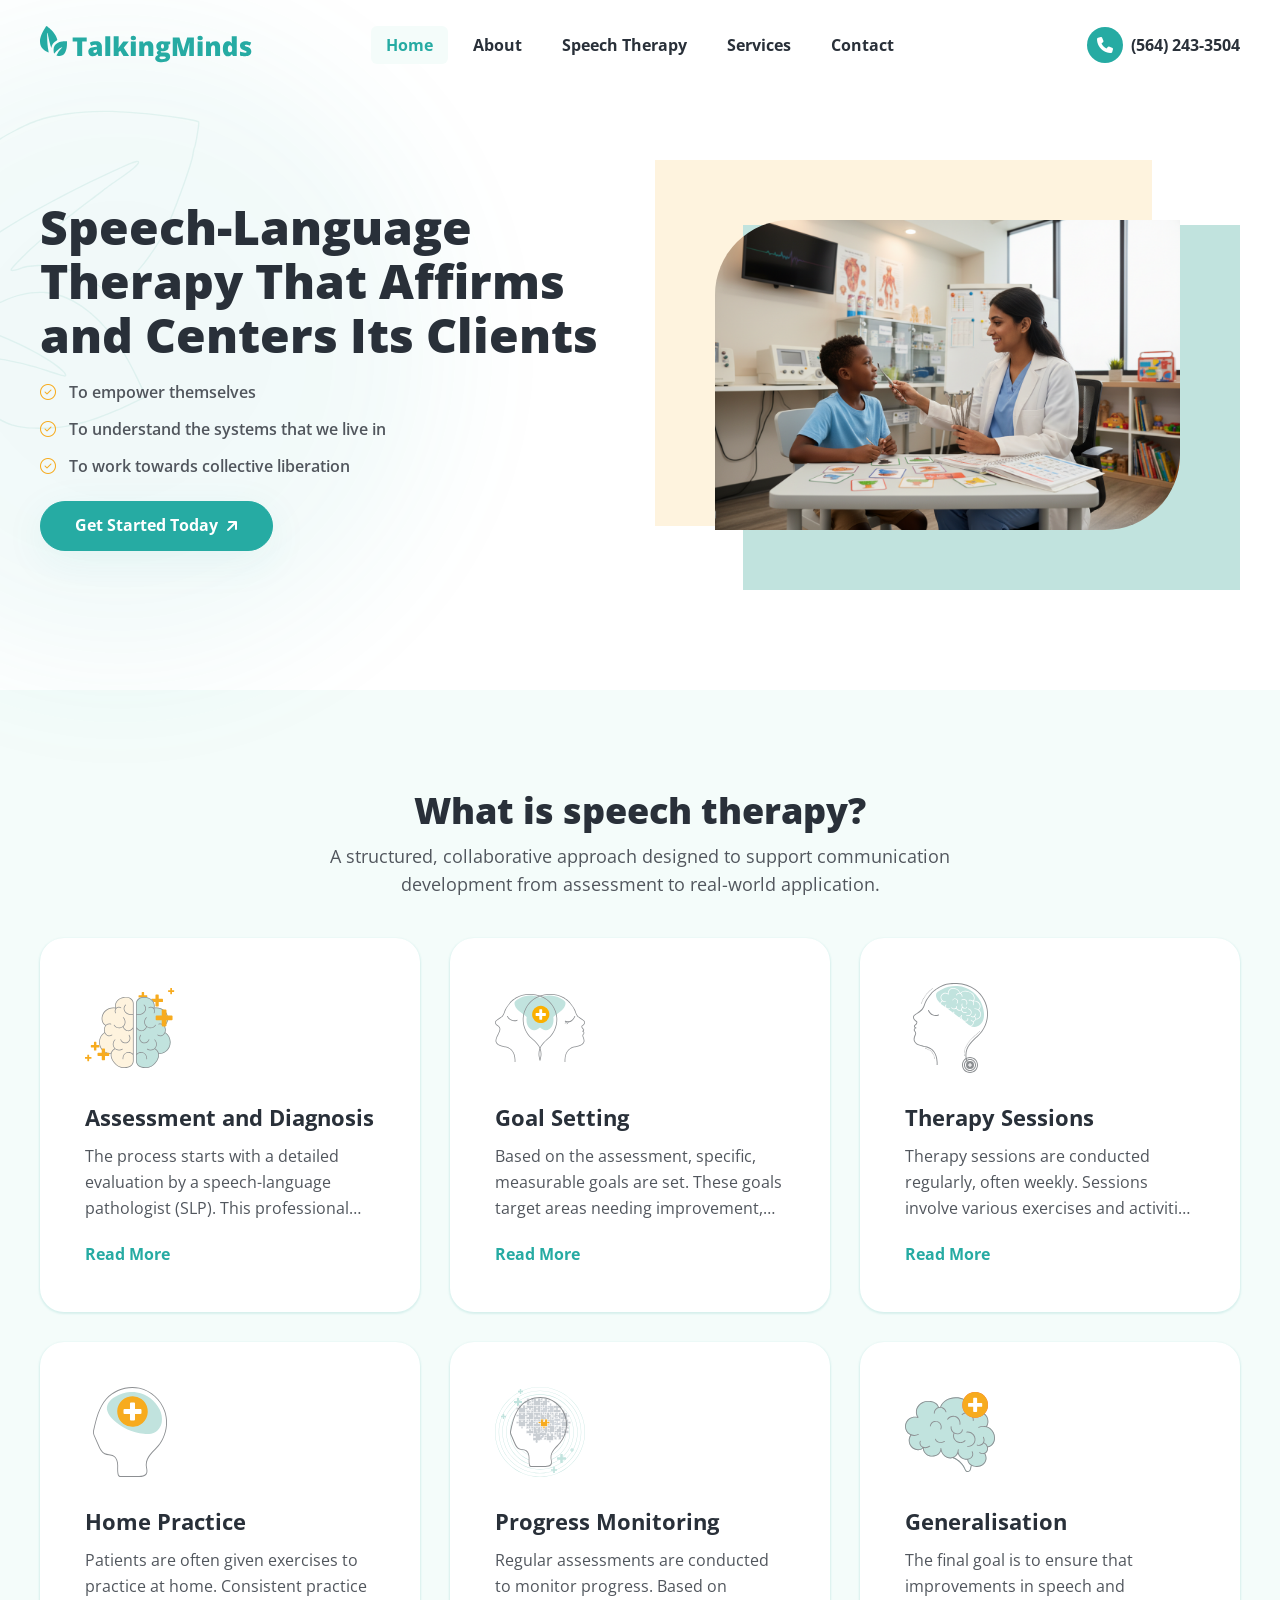
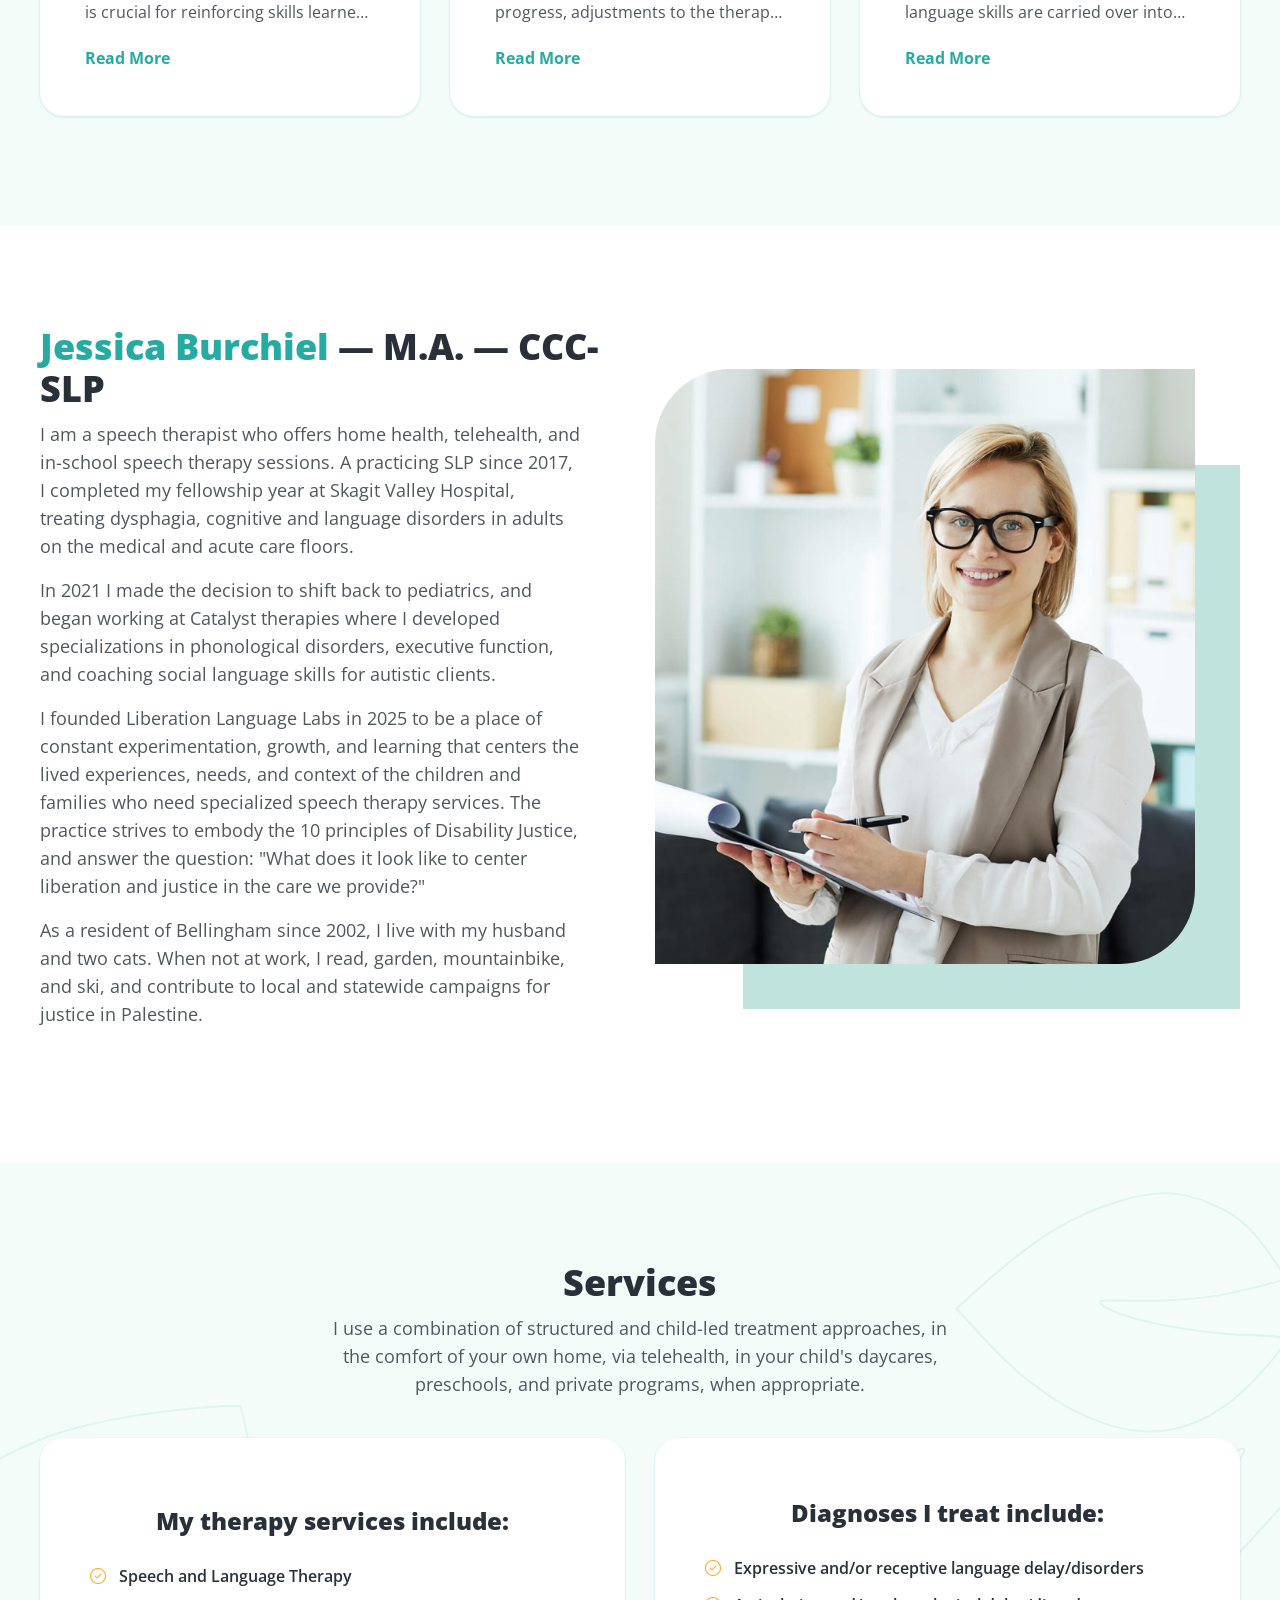
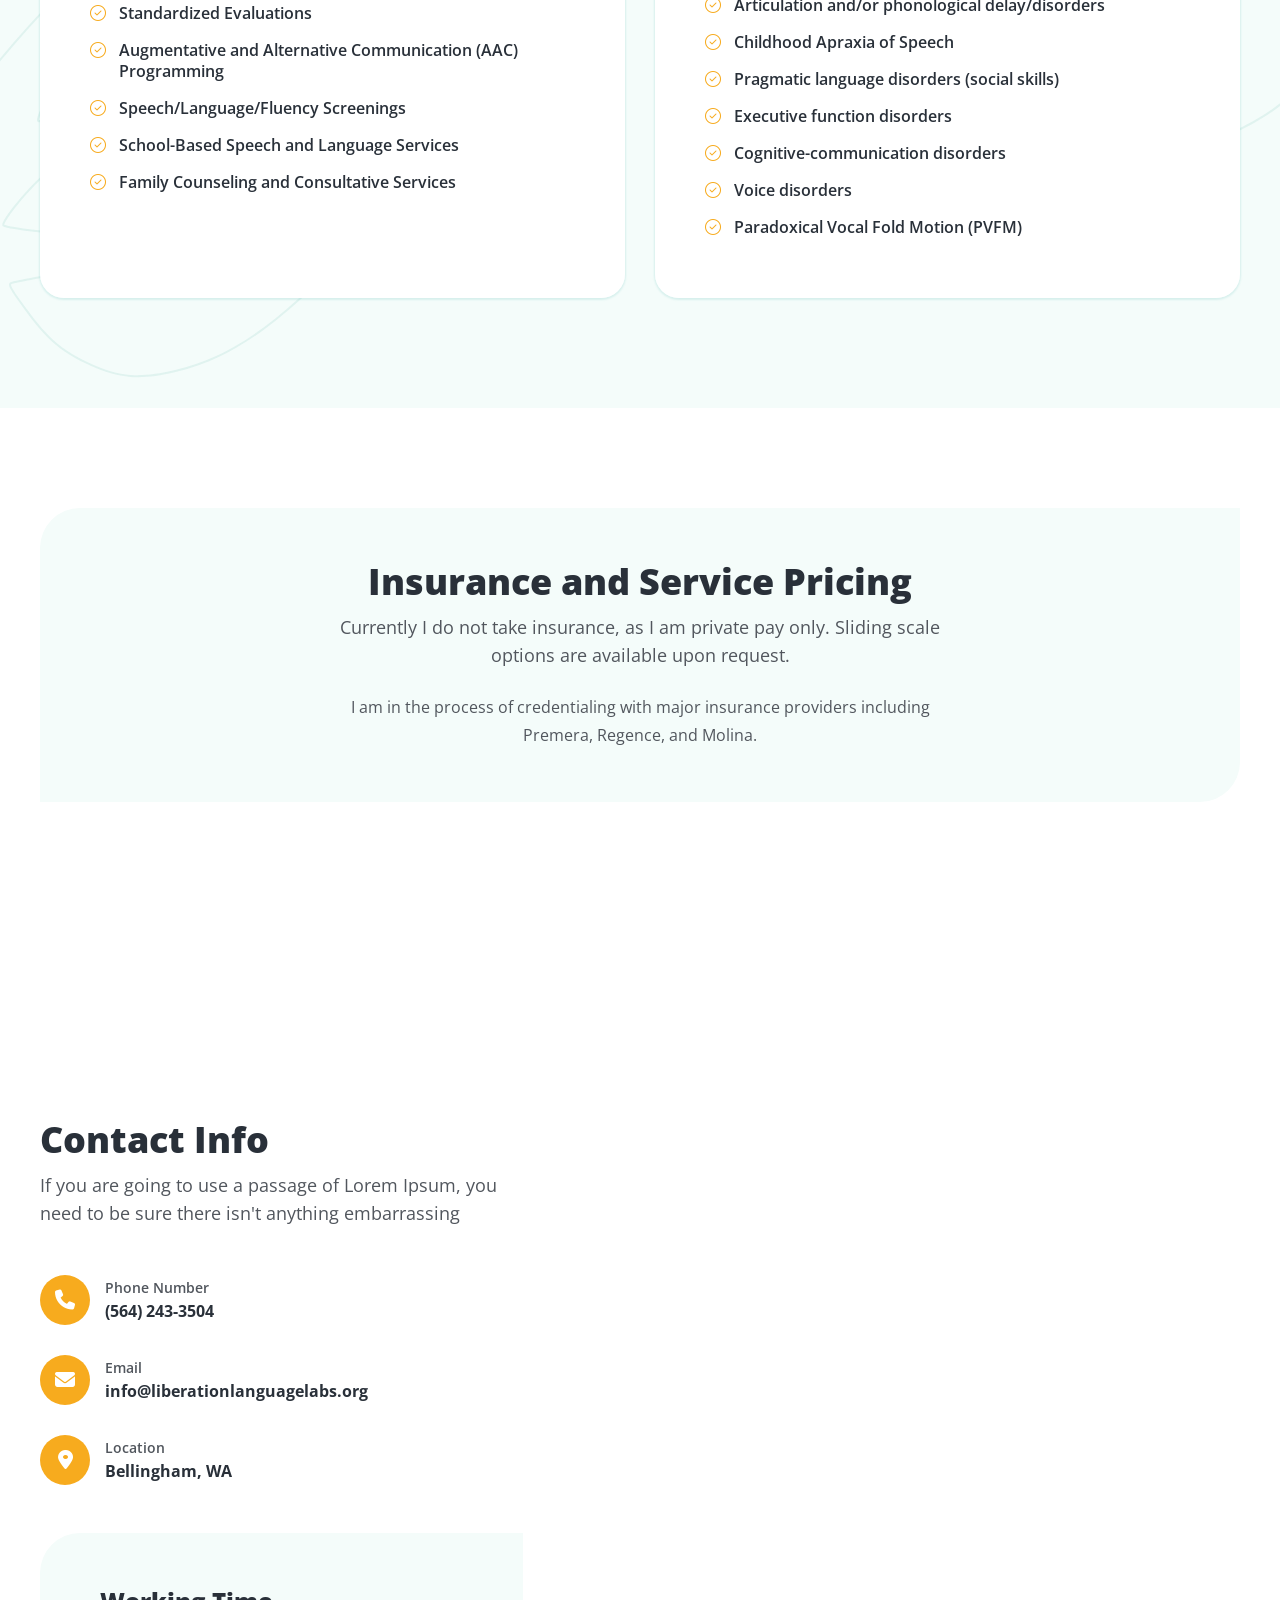
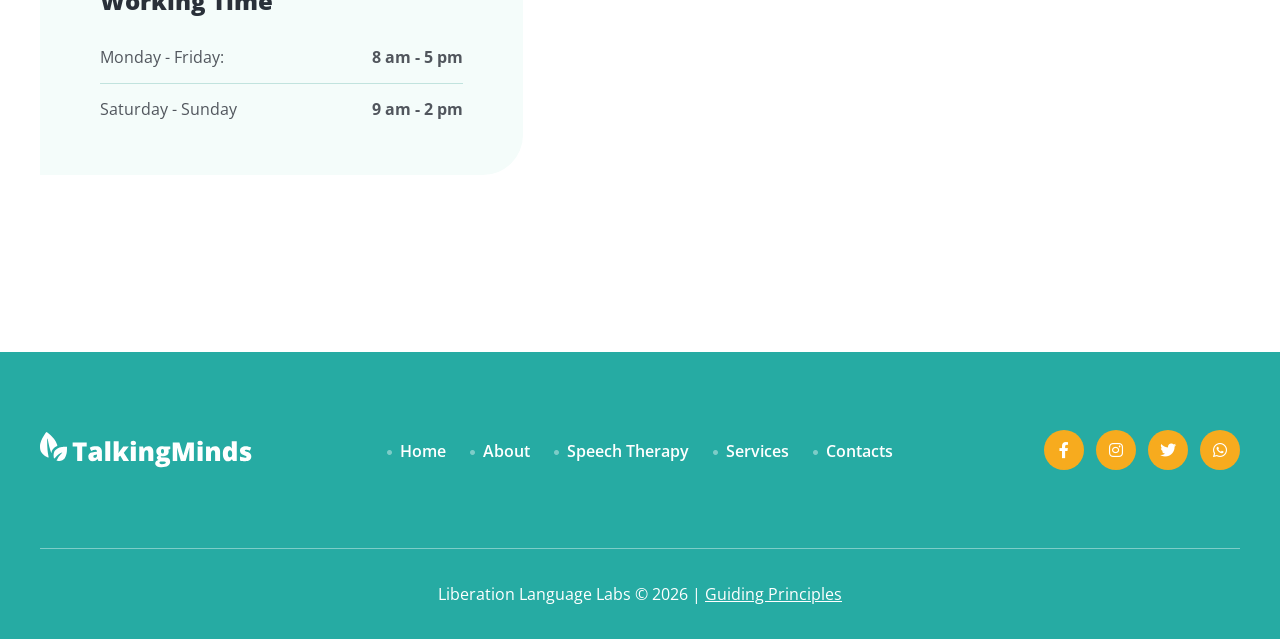
==== index.html @ 77de0141 "add principles page to the project" ====
<!doctype html>
<html lang="en">

<head>
  <meta charset="utf-8">
  <meta name="viewport" content="width=device-width,initial-scale=1,shrink-to-fit=no">
  <meta http-equiv="x-ua-compatible" content="ie=edge">
  <title>Liberation Language Labs</title>
  <link rel="shortcut icon" href="assets/images/site_logo/favourite_icon.svg">
  <link rel="stylesheet" type="text/css" href="assets/css/bootstrap.min.css">
  <link rel="stylesheet" type="text/css" href="assets/css/fontawesome.min.css">
  <link rel="stylesheet" type="text/css" href="assets/css/style.min.css">
</head>

<body>
  <div class="page_wrapper">
    <div class="backtotop">
      <a href="#!" class="scroll">
        <i class="fa-solid fa-arrow-up"></i>
      </a>
    </div>
    <header class="site_header">
      <div class="container">
        <div class="row align-items-center">
          <div class="col-lg-3 col-5">
            <div class="site_logo">
              <a class="site_link" href="#home">
                <img src="assets/images/site_logo/site_logo_primary.svg"
                  alt="Site Logo – Talking Minds – Psychotherapist Site Template">
              </a>
            </div>
          </div>
          <div class="col-lg-6 col-2">
            <nav class="main_menu navbar navbar-expand-lg">
              <div class="main_menu_inner collapse navbar-collapse justify-content-center" id="main_menu_dropdown">
                <ul class="main_menu_list unordered_list">
                  <li class="active">
                    <a class="nav-link" href="#home">Home</a>
                  </li>
                  <li>
                    <a class="nav-link" href="#about">About</a>
                  </li>
                  <li>
                    <a class="nav-link" href="#speech_therapy">Speech Therapy</a>
                  </li>
                  <li>
                    <a class="nav-link" href="#services">Services</a>
                  </li>
                  <li>
                    <a class="nav-link" href="#contact">Contact</a>
                  </li>
                </ul>
              </div>
            </nav>
          </div>
          <div class="col-lg-3 col-5">
            <ul class="header_btns_group unordered_list justify-content-end">
              <li>
                <button class="mobile_menu_btn" type="button" data-bs-toggle="collapse"
                  data-bs-target="#main_menu_dropdown" aria-expanded="false" aria-label="Toggle navigation">
                  <i class="far fa-bars"></i>
                </button>
              </li>
              <li>
                <a class="btn_hotline" href="tel:+5642433504">
                  <span class="btn_icon">
                    <i class="fa-solid fa-phone"></i>
                  </span>
                  <span class="btn_text">(564) 243-3504</span>
                </a>
              </li>
            </ul>
          </div>
        </div>
      </div>
    </header>
    <main class="page_content">
      <!-- Home Section -->
      <section class="hero_section decoration_wrapper" id="home">
        <div class="container">
          <div class="row align-items-center">
            <div class="col-lg-6">
              <div class="hero_content_wrap">
                <h1 class="heading_text">Speech-Language Therapy That Affirms and Centers Its Clients</h1>
                <ul class="info_list unordered_list_block mb-4">
                  <li>
                    <span class="info_icon">
                      <i class="fa-light fa-circle-check"></i>
                    </span>
                    <span class="info_text">To empower themselves</span>
                  </li>
                  <li>
                    <span class="info_icon">
                      <i class="fa-light fa-circle-check"></i>
                    </span>
                    <span class="info_text">To understand the systems that we live in</span>
                  </li>
                  <li>
                    <span class="info_icon">
                      <i class="fa-light fa-circle-check"></i>
                    </span>
                    <span class="info_text">To work towards collective liberation</span>
                  </li>
                </ul>
                <ul class="btns_group unordered_list">
                  <li>
                    <a class="btn btn-primary" href="#contact">
                      <span class="btn_text" data-text="Get Started Today">Get Started Today</span>
                      <span class="btn_icon">
                        <i class="fa-solid fa-arrow-up-right"></i>
                      </span>
                    </a>
                  </li>
                </ul>
              </div>
            </div>
            <div class="col-lg-6">
              <div class="hero_image_wrap">
                <img src="assets/images/hero/hero_image_1-min.png" alt="Talking Minds – Psychotherapist Site Template">
              </div>
            </div>
          </div>
        </div>
        <div class="decoration_item shape_blur_shadow"></div>
        <div class="decoration_item shape_leaf">
          <img src="assets/images/shapes/shape_leaf_left_top.svg"
            alt="Shape Leaf - Talking Minds - Psychotherapist Site Template">
        </div>
      </section>
      <!-- What is speech therapy? Section -->
      <section class="service_section section_space_lg bg_primary_light" id="speech_therapy">
        <div class="container">
          <div class="section_heading text-center">
            <h2 class="section_heading_text">What is speech therapy?</h2>
            <p class="section_heading_description mb-0">A structured, collaborative approach designed to support
              communication development from assessment to real-world application.</p>
          </div>
          <div class="row justify-content-center">
            <!-- Item -->
            <div class="col-lg-4 col-md-6 col-sm-6">
              <div class="service_item">
                <div class="item_icon">
                  <img src="assets/images/icons/icon_brain.svg"
                    alt="Brain Icon - Talking Minds – Psychotherapist Site Template">
                </div>
                <div class="item_contact">
                  <h3 class="item_title">Assessment and Diagnosis</h3>
                  <input type="checkbox" id="read-more-toggle-1" class="read-more-input d-none">
                  <p>The process starts with a detailed evaluation by a speech-language pathologist
                    (SLP). This
                    professional assesses the individual’s speech, language, and communication skills. The assessment
                    helps identify specific speech or language disorders, such as a swallow disorder, and forms the
                    basis for a tailored treatment plan.
                  </p>
                  <label for="read-more-toggle-1" class="read-more-btn"></label>
                </div>
              </div>
            </div>
            <!-- Item -->
            <div class="col-lg-4 col-md-6 col-sm-6">
              <div class="service_item">
                <div class="item_icon">
                  <img src="assets/images/icons/icon_head_double.svg"
                    alt="Head Double Icon - Talking Minds – Psychotherapist Site Template">
                </div>
                <div class="item_contact">
                  <h3 class="item_title">Goal Setting</h3>
                  <input type="checkbox" id="read-more-toggle-2" class="read-more-input d-none">
                  <p>Based on the assessment, specific, measurable goals are set. These goals target areas needing
                    improvement, such as articulation, fluency, or language comprehension.
                  </p>
                  <label for="read-more-toggle-2" class="read-more-btn"></label>
                </div>
              </div>
            </div>
            <!-- Item -->
            <div class="col-lg-4 col-md-6 col-sm-6">
              <div class="service_item">
                <div class="item_icon">
                  <img src="assets/images/icons/icon_head.svg"
                    alt="Brain Icon - Talking Minds – Psychotherapist Site Template">
                </div>
                <div class="item_contact">
                  <h3 class="item_title">Therapy Sessions</h3>
                  <input type="checkbox" id="read-more-toggle-3" class="read-more-input d-none">
                  <p>Therapy sessions are conducted regularly, often weekly. Sessions involve various exercises and
                    activities tailored to the individual’s needs. Activities might include practicing sound syllable,
                    improving sentence structure, or enhancing language comprehension.
                  </p>
                  <label for="read-more-toggle-3" class="read-more-btn"></label>
                </div>
              </div>
            </div>
            <!-- Item -->
            <div class="col-lg-4 col-md-6 col-sm-6">
              <div class="service_item">
                <div class="item_icon">
                  <img src="assets/images/icons/icon_head_plus.svg"
                    alt="Brain Icon - Talking Minds – Psychotherapist Site Template">
                </div>
                <div class="item_contact">
                  <h3 class="item_title">Home Practice</h3>
                  <input type="checkbox" id="read-more-toggle-4" class="read-more-input d-none">
                  <p>
                    Patients are often given exercises to practice at home. Consistent practice is crucial for
                    reinforcing skills learned during therapy sessions. Family involvement, particularly from a parent
                    caregiver, can significantly enhance the effectiveness of therapy.
                  </p>
                  <label for="read-more-toggle-4" class="read-more-btn"></label>
                </div>
              </div>
            </div>
            <!-- Item -->
            <div class="col-lg-4 col-md-6 col-sm-6">
              <div class="service_item">
                <div class="item_icon">
                  <img src="assets/images/icons/icon_head_children.svg"
                    alt="Brain Icon - Talking Minds – Psychotherapist Site Template">
                </div>
                <div class="item_contact">
                  <h3 class="item_title">Progress Monitoring</h3>
                  <input type="checkbox" id="read-more-toggle-5" class="read-more-input d-none">
                  <p>Regular assessments are conducted to monitor progress. Based on progress, adjustments to the
                    therapy plan are made. Ongoing feedback helps keep the therapy on track and ensures goals are being
                    met.
                  </p>
                  <label for="read-more-toggle-5" class="read-more-btn"></label>
                </div>
              </div>
            </div>
            <!-- Item -->
            <div class="col-lg-4 col-md-6 col-sm-6">
              <div class="service_item">
                <div class="item_icon">
                  <img src="assets/images/icons/icon_brain_plus.svg"
                    alt="Brain Icon - Talking Minds – Psychotherapist Site Template">
                </div>
                <div class="item_contact">
                  <h3 class="item_title">Generalisation</h3>
                  <input type="checkbox" id="read-more-toggle-6" class="read-more-input d-none">
                  <p>The final goal is to ensure that improvements in speech and language skills are carried over into
                    everyday life. This involves practicing communication in real-life situations outside of therapy
                    sessions.
                  </p>
                  <label for="read-more-toggle-6" class="read-more-btn"></label>
                </div>
              </div>
            </div>
          </div>
        </div>
      </section>
      <!-- About Section -->
      <section class="about_section section_space_lg" id="about">
        <div class="container">
          <div class="row align-items-center justify-content-lg-between">
            <div class="col-lg-6 order-lg-last">
              <div class="image_widget">
                <img src="assets/images/about/about_image_1-min.jpg"
                  alt="About Image - Talking Minds – Psychotherapist Site Template">
                <div class="image_shape bg_primary_light"></div>
                <!-- <div class="about_video_icon">
                  <a class="video_play_btn popup_video" href="https://www.youtube.com/watch?v=7e90gBu4pas">
                    <i class="fa-duotone fa-play"></i>
                  </a>
                </div> -->
              </div>
            </div>
            <div class="col-lg-6">
              <div class="about_content">
                <div class="section_heading mb-4">
                  <h2 class="section_heading_text">
                    <mark>Jessica Burchiel</mark>
                    — M.A. — CCC-SLP
                  </h2>
                  <p class="section_heading_description">I am a speech therapist who offers home health, telehealth, and
                    in-school speech therapy sessions. A practicing SLP since 2017, I completed my fellowship year at
                    Skagit Valley Hospital, treating dysphagia, cognitive and language disorders in adults on the
                    medical and acute care floors.</p>
                  <p class="section_heading_description">In 2021 I made the decision to shift back to pediatrics, and
                    began working at Catalyst therapies where I developed specializations in phonological disorders,
                    executive function, and coaching social language skills for autistic clients.</p>
                  <p class="section_heading_description">I founded Liberation Language Labs in 2025 to be a place of
                    constant experimentation, growth, and learning that centers the lived experiences, needs, and
                    context of the children and families who need specialized speech therapy services. The practice
                    strives to embody the 10 principles of Disability Justice, and answer the question: "What does it
                    look like to center liberation and justice in the care we provide?"</p>
                  <p class="section_heading_description mb-0">As a resident of Bellingham since 2002, I live with my
                    husband and two cats. When not at work, I read, garden, mountainbike, and ski, and contribute to
                    local and statewide campaigns for justice in Palestine.</p>
                </div>
                <!-- <div class="btn_wrap pb-0">
                  <a class="btn btn-primary" href="#!">
                    <span class="btn_text" data-text="Learn More">Learn More </span>
                    <span class="btn_icon">
                      <i class="fa-solid fa-arrow-up-right"></i>
                    </span>
                  </a>
                </div> -->
              </div>
            </div>
          </div>
        </div>
      </section>
      <!-- Services Section -->
      <section class="pricing_section section_space_lg bg_primary_light decoration_wrapper" id="services">
        <div class="container">
          <div class="section_heading text-center">
            <h2 class="section_heading_text">Services</h2>
            <p class="section_heading_description mb-0">I use a combination of structured and child-led treatment
              approaches, in the comfort of your own home, via telehealth, in your child's daycares, preschools, and
              private programs, when appropriate.</p>
          </div>
          <div class="row gx-4">
            <div class="col-12 col-md-6">
              <div class="pricing_item">
                <h3 class="badge_popular"></h3>
                <h4 class="pricing_heading">My therapy services include:</h4>
                <ul class="info_list unordered_list_block">
                  <li>
                    <span class="info_icon">
                      <i class="fa-light fa-circle-check"></i>
                    </span>
                    <span class="info_text">Speech and Language Therapy</span>
                  </li>
                  <li>
                    <span class="info_icon">
                      <i class="fa-light fa-circle-check"></i>
                    </span>
                    <span class="info_text">Standardized Evaluations</span>
                  </li>
                  <li>
                    <span class="info_icon">
                      <i class="fa-light fa-circle-check"></i>
                    </span>
                    <span class="info_text">Augmentative and Alternative Communication (AAC) Programming</span>
                  </li>
                  <li>
                    <span class="info_icon">
                      <i class="fa-light fa-circle-check"></i>
                    </span>
                    <span class="info_text">Speech/Language/Fluency Screenings</span>
                  </li>
                  <li>
                    <span class="info_icon">
                      <i class="fa-light fa-circle-check"></i>
                    </span>
                    <span class="info_text">School-Based Speech and Language Services</span>
                  </li>
                  <li>
                    <span class="info_icon">
                      <i class="fa-light fa-circle-check"></i>
                    </span>
                    <span class="info_text">Family Counseling and Consultative Services</span>
                  </li>
                </ul>
              </div>
            </div>
            <div class="col-12 col-md-6">
              <div class="pricing_item">
                <h3 class="pricing_heading">Diagnoses I treat include:</h3>
                <ul class="info_list unordered_list_block">
                  <li>
                    <span class="info_icon">
                      <i class="fa-light fa-circle-check"></i>
                    </span>
                    <span class="info_text">Expressive and/or receptive language delay/disorders</span>
                  </li>
                  <li>
                    <span class="info_icon">
                      <i class="fa-light fa-circle-check"></i>
                    </span>
                    <span class="info_text">Articulation and/or phonological delay/disorders</span>
                  </li>
                  <li>
                    <span class="info_icon">
                      <i class="fa-light fa-circle-check"></i>
                    </span>
                    <span class="info_text">Childhood Apraxia of Speech</span>
                  </li>
                  <li>
                    <span class="info_icon">
                      <i class="fa-light fa-circle-check"></i>
                    </span>
                    <span class="info_text">Pragmatic language disorders (social skills)</span>
                  </li>
                  <li>
                    <span class="info_icon">
                      <i class="fa-light fa-circle-check"></i>
                    </span>
                    <span class="info_text">Executive function disorders</span>
                  </li>
                  <li>
                    <span class="info_icon">
                      <i class="fa-light fa-circle-check"></i>
                    </span>
                    <span class="info_text">Cognitive-communication disorders</span>
                  </li>
                  <li>
                    <span class="info_icon">
                      <i class="fa-light fa-circle-check"></i>
                    </span>
                    <span class="info_text">Voice disorders</span>
                  </li>
                  <li>
                    <span class="info_icon">
                      <i class="fa-light fa-circle-check"></i>
                    </span>
                    <span class="info_text">Paradoxical Vocal Fold Motion (PVFM)</span>
                  </li>
                </ul>
              </div>
            </div>
          </div>
        </div>
        <div class="decoration_item shape_leaf_1">
          <img src="assets/images/shapes/shape_leaf_right_top.svg"
            alt="Shape Leaf - Talking Minds - Psychotherapist Site Template">
        </div>
        <div class="decoration_item shape_leaf_2">
          <img src="assets/images/shapes/shape_leaf_left_bottom.svg"
            alt="Shape Leaf - Talking Minds - Psychotherapist Site Template">
        </div>
      </section>
      <!-- Insurance and Service Pricing Section -->
      <section class="service_section section_space_lg">
        <div class="container">
          <div class="section_heading text-center">
            <div class="office_hour_list bg_primary_light">
              <h2 class="section_heading_text">Insurance and Service Pricing</h2>
              <p class="section_heading_description mb-4">Currently I do not take insurance, as I am private pay only.
                Sliding scale options are available upon request.</p>
              <p class="section_heading_description text-md mb-0 fs-6">I am in the process of credentialing with major
                insurance providers including Premera, Regence, and Molina.
              </p>
            </div>

          </div>
        </div>
      </section>
      <!-- Contact Section -->
      <section class="contact_section section_space_lg" id="contact">
        <div class="container">
          <div class="row align-items-center justify-content-lg-between">
            <div class="col-lg-5">
              <div class="section_heading mb-lg-5">
                <h2 class="section_heading_text">Contact Info</h2>
                <p class="section_heading_description mb-0">If you are going to use a passage of Lorem Ipsum, you
                  need to be sure there isn't anything embarrassing</p>
              </div>
              <ul class="contact_info_list unordered_list_block">
                <li>
                  <div class="item_icon">
                    <i class="fa-solid fa-phone"></i>
                  </div>
                  <div class="item_content">
                    <h3 class="item_title">Phone Number</h3>
                    <p class="item_info mb-0">(564) 243-3504</p>
                  </div>
                </li>
                <li>
                  <div class="item_icon">
                    <i class="fa-solid fa-envelope"></i>
                  </div>
                  <div class="item_content">
                    <h3 class="item_title">Email</h3>
                    <p class="item_info mb-0">info@liberationlanguagelabs.org</p>
                  </div>
                </li>
                <li>
                  <div class="item_icon">
                    <i class="fa-solid fa-location-dot"></i>
                  </div>
                  <div class="item_content">
                    <h3 class="item_title">Location</h3>
                    <p class="item_info mb-0">Bellingham, WA</p>
                  </div>
                </li>
              </ul>
              <div class="office_hour_list bg_primary_light mt-5">
                <h3 class="area_title">Working Time</h3>
                <ul class="unordered_list_block">
                  <li>
                    <span>Monday - Friday:</span>
                    <span>8 am - 5 pm</span>
                  </li>
                  <li>
                    <span>Saturday - Sunday</span>
                    <span>9 am - 2 pm</span>
                  </li>
                </ul>
              </div>
            </div>
            <div class="col-lg-6">
              <div class="gmap_canvas">
                <iframe
                  src="https://www.google.com/maps/embed?pb=!1m18!1m12!1m3!1d85608.20459345095!2d-122.53587426685816!3d48.75025983515053!2m3!1f0!2f0!3f0!3m2!1i1024!2i768!4f13.1!3m3!1m2!1s0x5485a363989c927f%3A0x6b3b55c6838a6a66!2sBellingham%2C%20WA!5e0!3m2!1sen!2sus!4v1700000000000"
                  loading="lazy">
                </iframe>
              </div>
            </div>
          </div>
        </div>
      </section>
    </main>
    <footer class="site_footer bg_primary">
      <div class="container">
        <div class="site_footer_content">
          <div class="row align-items-center">
            <div class="col-lg-3">
              <div class="site_logo">
                <a class="site_link" href="#!">
                  <img src="assets/images/site_logo/site_logo_white.svg"
                    alt="Site Logo – Talking Minds – Psychotherapist Site Template">
                </a>
              </div>
            </div>
            <div class="col-lg-6">
              <ul class="info_list unordered_list justify-content-center">
                <li>
                  <a href="#home">
                    <span class="info_icon">
                      <i class="fa-solid fa-circle"></i>
                    </span>
                    <span class="info_text">Home</span>
                  </a>
                </li>
                <li>
                  <a href="#speech_therapy">
                    <span class="info_icon">
                      <i class="fa-solid fa-circle"></i>
                    </span>
                    <span class="info_text">About</span>
                  </a>
                </li>
                <li>
                  <a href="#about">
                    <span class="info_icon">
                      <i class="fa-solid fa-circle"></i>
                    </span>
                    <span class="info_text">Speech Therapy</span>
                  </a>
                </li>
                <li>
                  <a href="#services">
                    <span class="info_icon">
                      <i class="fa-solid fa-circle"></i>
                    </span>
                    <span class="info_text">Services</span>
                  </a>
                </li>
                <li>
                  <a href="#contacts">
                    <span class="info_icon">
                      <i class="fa-solid fa-circle"></i>
                    </span>
                    <span class="info_text">Contacts</span>
                  </a>
                </li>
              </ul>
            </div>
            <div class="col-lg-3">
              <ul class="social_links unordered_list justify-content-center justify-content-lg-end">
                <li>
                  <a href="#!">
                    <i class="fa-brands fa-facebook-f"></i>
                  </a>
                </li>
                <li>
                  <a href="#!">
                    <i class="fa-brands fa-instagram"></i>
                  </a>
                </li>
                <li>
                  <a href="#!">
                    <i class="fa-brands fa-twitter"></i>
                  </a>
                </li>
                <li>
                  <a href="#!">
                    <i class="fa-brands fa-whatsapp"></i>
                  </a>
                </li>
              </ul>
            </div>
          </div>
        </div>
        <div class="copyright_widget text-center">
          <p class="copyright_text m-0">
            Liberation Language Labs © 2026 |
            <a href="./principles.html" style="color: inherit; text-decoration: underline;">
              Guiding Principles
            </a>
          </p>
        </div>
      </div>
    </footer>
  </div>
  <script src="assets/js/bootstrap.min.js"></script>
  <script src="assets/js/main.min.js"></script>
</body>

</html>
---- assets/css/style.min.css ----
@charset "UTF-8";
@import url("https://fonts.googleapis.com/css2?family=Open+Sans:ital,wght@0,300;0,400;0,500;0,600;0,700;0,800;1,300;1,400;1,500;1,600;1,700;1,800&display=swap");
:root {
  --bs-body-font-family: "Open Sans", sans-serif;
  --bs-font-body: "Open Sans", sans-serif;
  --bs-font-heading: "Open Sans", sans-serif;
  --bs-body-font-weight: 400;
  --bs-body-font-size: 18px;
  --bs-body-line-height: 28px;
  --bs-body-font-size-md: 20px;
  --bs-body-line-height-md: 30px;
  --bs-body-color: #51565d;
  --bs-body-color-rgb: 81, 86, 93;
  --bs-transition: all 0.4s cubic-bezier(0.25, 1, 0.5, 1);
  --bs-primary: #26aba3;
  --bs-secondary: #f7ab1e;
  --bs-dark: #293039;
  --bs-primary-rgb: 38, 171, 163;
  --bs-secondary-rgb: 247, 171, 30;
  --bs-dark-rgb: 41, 48, 57;
  --bs-primary-bg-subtle: #f4fcfa;
  --bs-secondary-bg-subtle: #fef3de;
  --bs-link-color: var(--bs-primary);
  --bs-link-color-rgb: var(--bs-primary-rgb);
  --bs-link-hover-color: #00cfc3;
  --bs-link-hover-color-rgb: 0, 207, 195;
  --bs-highlight-bg: var(--bs-primary);
  --bs-border-width: 1px;
  --bs-border-style: solid;
  --bs-border-color: #c9ced3;
  --bs-border-radius: 24px;
  --bs-border-radius-sm: 6px;
  --bs-border-radius-lg: 30px;
  --bs-border-radius-xl: 80px 0 80px 0;
  --bs-border-radius-xxl: 150px 0 150px 0;
  --bs-border-radius-pill: 100%;
  --bs-box-shadow: 0px 1px 2px 1px rgba(43, 171, 160, 0.14);
  --bs-box-shadow-lg: 0px 20px 40px 0px rgba(43, 171, 160, 0.08);
  --bs-focus-ring-width: 20px;
  --bs-focus-ring-opacity: 0.25;
  --bs-focus-ring-color: rgba(38, 171, 163, 0.25);
}
body {
  margin: 0;
  padding: 0;
  font-size: var(--bs-body-font-size);
  font-weight: var(--bs-body-font-weight);
  line-height: var(--bs-body-line-height);
  font-style: normal;
  color: var(--bs-body-color);
  font-family: var(--bs-font-body);
  background-color: var(--bs-body-bg);
  text-rendering: optimizelegibility;
  -moz-osx-font-smoothing: grayscale;
  -webkit-font-smoothing: antialiased;
}
.page_wrapper {
  overflow: hidden;
  position: relative;
}
iframe {
  border: none;
}
a:focus,
a:active,
input,
input:hover,
input:focus,
input:active,
textarea,
textarea:hover,
textarea:focus,
textarea:active {
  outline: none;
}
img:not([draggable]),
embed,
object,
video {
  height: auto;
  max-width: 100%;
}
img {
  border: none;
  height: auto;
  max-width: 100%;
  -webkit-user-select: none;
  -moz-user-select: none;
  -ms-user-select: none;
  user-select: none;
  vertical-align: middle;
}
a {
  outline: 0;
  display: inline-block;
  text-decoration: none;
  font-family: var(--bs-font-heading);
  -webkit-transition: var(--bs-transition);
  transition: var(--bs-transition);
}
a:active,
a:focus,
a:hover,
a:visited {
  outline: 0;
  text-decoration: none;
}
button {
  padding: 0px;
  border: none;
  outline: none;
  background: none;
  display: inline-block;
  font-family: var(--bs-font-heading);
  -webkit-transition: var(--bs-transition);
  transition: var(--bs-transition);
}
button:focus {
  outline: none;
}
h1,
h2,
h3,
h4,
h5,
h6 {
  font-weight: 800;
  color: var(--bs-dark);
  font-family: var(--bs-font-heading);
}
hr {
  opacity: 1;
  height: 1px;
  border: none;
  margin: 25px 0;
  background-color: var(--bs-border-color);
}
mark {
  padding: 0;
  color: var(--bs-primary);
  background-color: transparent;
}
.container {
  max-width: 1440px;
  padding-left: 15px;
  padding-right: 15px;
}
.row {
  margin: -15px;
}
[class*="col-"] {
  padding: 15px;
}
.dropdown-menu {
  padding: 8px 0;
  margin-top: 20px;
  border-radius: 8px;
  background-color: var(--bs-white);
  border: 1px solid rgba(38, 171, 163, 0.3);
  -webkit-box-shadow: 0 5px 20px 0 rgba(43, 171, 160, 0.12);
  box-shadow: 0 5px 20px 0 rgba(43, 171, 160, 0.12);
  -webkit-animation: 0.2s ease-in-out 0s normal none 1 running fadeIn;
  animation: 0.2s ease-in-out 0s normal none 1 running fadeIn;
}
.dropdown-menu:before {
  left: 0;
  right: 0;
  top: -20px;
  content: "";
  height: 20px;
  display: block;
  position: absolute;
}
.dropdown-menu > li {
  padding: 0 5px;
}
.dropdown-menu > li:not(:last-child) {
  margin-bottom: 1px;
}
.dropdown-menu > li > a {
  display: block;
  font-size: 15px;
  font-weight: 600;
  line-height: 20px;
  padding: 9px 18px;
  position: relative;
  border-radius: 6px;
  white-space: nowrap;
  color: var(--bs-body-color);
}
.dropdown-menu > li:hover > a {
  color: var(--bs-primary);
  background-color: var(--bs-primary-bg-subtle);
}
.dropdown-toggle::after {
  margin: 0;
  border: none;
  line-height: 1;
  content: "\f107";
  font-weight: 400;
  color: var(--bs-body-color);
  font-family: "Font Awesome 6 Pro";
}
.dropdown:hover > .dropdown-menu {
  display: block;
}
.bg_primary {
  background-color: var(--bs-primary);
}
.bg_secondary {
  background-color: var(--bs-secondary);
}
.bg_primary_light {
  background-color: var(--bs-primary-bg-subtle);
}
.bg_primary_light[class*="shape"] {
  background-color: #c1e3de;
}
.bg_secondary_light {
  background-color: var(--bs-secondary-bg-subtle);
}
.decoration_wrapper {
  z-index: 1;
  position: relative;
}
.decoration_wrapper .decoration_item {
  z-index: -1;
  position: absolute;
}
@-webkit-keyframes phoneRinging {
  from {
    -webkit-transform: rotate3d(0, 0, 1, 0deg);
    transform: rotate3d(0, 0, 1, 0deg);
  }
  20%,
  32%,
  44%,
  56%,
  68% {
    -webkit-transform: rotate3d(0, 0, 1, 0deg);
    transform: rotate3d(0, 0, 1, 0deg);
  }
  23%,
  35%,
  47%,
  59%,
  71% {
    -webkit-transform: rotate3d(0, 0, 1, 15deg);
    transform: rotate3d(0, 0, 1, 15deg);
  }
  26%,
  38%,
  50%,
  62%,
  74% {
    -webkit-transform: rotate3d(0, 0, 1, 0deg);
    transform: rotate3d(0, 0, 1, 0deg);
  }
  29%,
  41%,
  53%,
  65%,
  77% {
    -webkit-transform: rotate3d(0, 0, 1, -15deg);
    transform: rotate3d(0, 0, 1, -15deg);
  }
  80% {
    -webkit-transform: rotate3d(0, 0, 1, 0deg);
    transform: rotate3d(0, 0, 1, 0deg);
  }
}
@keyframes phoneRinging {
  from {
    -webkit-transform: rotate3d(0, 0, 1, 0deg);
    transform: rotate3d(0, 0, 1, 0deg);
  }
  20%,
  32%,
  44%,
  56%,
  68% {
    -webkit-transform: rotate3d(0, 0, 1, 0deg);
    transform: rotate3d(0, 0, 1, 0deg);
  }
  23%,
  35%,
  47%,
  59%,
  71% {
    -webkit-transform: rotate3d(0, 0, 1, 15deg);
    transform: rotate3d(0, 0, 1, 15deg);
  }
  26%,
  38%,
  50%,
  62%,
  74% {
    -webkit-transform: rotate3d(0, 0, 1, 0deg);
    transform: rotate3d(0, 0, 1, 0deg);
  }
  29%,
  41%,
  53%,
  65%,
  77% {
    -webkit-transform: rotate3d(0, 0, 1, -15deg);
    transform: rotate3d(0, 0, 1, -15deg);
  }
  80% {
    -webkit-transform: rotate3d(0, 0, 1, 0deg);
    transform: rotate3d(0, 0, 1, 0deg);
  }
}
@-webkit-keyframes spin {
  0% {
    -webkit-transform: rotate(0deg);
    transform: rotate(0deg);
  }
  100% {
    -webkit-transform: rotate(360deg);
    transform: rotate(360deg);
  }
}
@keyframes spin {
  0% {
    -webkit-transform: rotate(0deg);
    transform: rotate(0deg);
  }
  100% {
    -webkit-transform: rotate(360deg);
    transform: rotate(360deg);
  }
}
.spin_animation {
  -webkit-animation: spin 5000ms infinite linear;
  animation: spin 5000ms infinite linear;
}
.backtotop {
  right: 15px;
  z-index: 999;
  bottom: 96px;
  display: none;
  position: fixed;
}
.backtotop .scroll {
  z-index: 1;
  width: 44px;
  height: 44px;
  display: -webkit-box;
  display: -ms-flexbox;
  display: flex;
  font-size: 16px;
  position: relative;
  -webkit-box-align: center;
  -ms-flex-align: center;
  align-items: center;
  color: var(--bs-white);
  -webkit-box-pack: center;
  -ms-flex-pack: center;
  justify-content: center;
  background-color: var(--bs-secondary);
  border-radius: var(--bs-border-radius-pill);
}
.backtotop .scroll i {
  -webkit-animation: bttIconMover 1s infinite alternate;
  animation: bttIconMover 1s infinite alternate;
}
.section_space_lg {
  padding-top: 150px;
  padding-bottom: 160px;
}
.section_space_md {
  padding-top: 120px;
  padding-bottom: 120px;
}
.section_space_sm {
  padding-top: 80px;
  padding-bottom: 80px;
}
[class*="unordered_list"] {
  margin: 0;
  padding: 0;
  display: -webkit-box;
  display: -ms-flexbox;
  display: flex;
  -ms-flex-wrap: wrap;
  flex-wrap: wrap;
  -webkit-box-align: center;
  -ms-flex-align: center;
  align-items: center;
}
[class*="unordered_list"] > li {
  float: left;
  list-style: none;
  display: inline-block;
}
.unordered_list_block {
  display: -webkit-box;
  display: -ms-flexbox;
  display: flex;
  -webkit-box-orient: vertical;
  -webkit-box-direction: normal;
  -ms-flex-direction: column;
  flex-direction: column;
}
.unordered_list_block > li {
  width: 100%;
  display: block;
}
.info_list > li {
  font-weight: 600;
  line-height: 21px;
  font-size: var(--bs-body-font-size);
}
.info_list.unordered_list_block > li:not(:last-child) {
  margin-bottom: 16px;
}
.info_list .info_icon {
  float: left;
  width: 21px;
  margin: 0 8px 0 0;
}
.info_list .info_icon i {
  color: var(--bs-secondary);
}
.info_list .info_text {
  display: table;
}
.info_list a {
  -webkit-box-align: center;
  -ms-flex-align: center;
  align-items: center;
  display: -webkit-inline-box;
  display: -ms-inline-flexbox;
  display: inline-flex;
  color: var(--bs-body-color);
}
.info_list a:hover {
  color: var(--bs-primary);
}
.post_category {
  margin: -3px;
}
.post_category > li {
  margin: 3px;
}
.post_category a {
  display: block;
  font-size: 14px;
  font-weight: 600;
  line-height: 18px;
  padding: 11px 20px;
  border-radius: 40px;
  color: var(--bs-white);
  background-color: var(--bs-secondary);
}
.post_category a:hover {
  background-color: var(--bs-primary);
}
.post_category_list > li:not(:last-child) {
  margin-bottom: 16px;
}
.post_category_list a {
  display: -webkit-box;
  display: -ms-flexbox;
  display: flex;
  -webkit-box-align: center;
  -ms-flex-align: center;
  align-items: center;
  color: var(--bs-body-color);
  -webkit-box-pack: justify;
  -ms-flex-pack: justify;
  justify-content: space-between;
}
.post_category_list a:hover {
  color: var(--bs-secondary);
}
.post_tags {
  margin: -5px;
}
.post_tags > li {
  margin: 5px;
}
.post_tags a {
  display: block;
  font-size: 14px;
  font-weight: 600;
  line-height: 18px;
  padding: 11px 20px;
  border-radius: 40px;
  color: var(--bs-body-color);
  border: 1px solid var(--bs-border-color);
}
.post_tags a:hover {
  color: var(--bs-white);
  border-color: var(--bs-primary);
  background-color: var(--bs-primary);
}
.post_meta > li {
  font-size: 16px;
  line-height: 26px;
  position: relative;
}
.post_meta > li:not(:last-child) {
  margin-right: 15px;
  padding-right: 14px;
}
.post_meta > li:not(:last-child):before {
  top: 50%;
  right: 0;
  width: 1px;
  content: "";
  height: 22px;
  position: absolute;
  -webkit-transform: translateY(-50%);
  transform: translateY(-50%);
  background-color: var(--bs-border-color);
}
.post_meta > li i {
  color: var(--bs-primary);
}
.post_meta > li > a {
  display: block;
  color: var(--bs-body-color);
}
.post_meta > li > a:hover {
  color: var(--bs-primary);
}
.contact_info_list {
  margin: -15px;
}
.contact_info_list > li {
  padding: 15px;
  display: -webkit-box;
  display: -ms-flexbox;
  display: flex;
  -webkit-box-align: center;
  -ms-flex-align: center;
  align-items: center;
  word-break: break-all;
}
.contact_info_list > li:hover .item_icon:before {
  top: -4px;
  left: -4px;
  right: -4px;
  bottom: -4px;
}
.contact_info_list .item_icon {
  z-index: 1;
  width: 50px;
  height: 50px;
  -webkit-box-flex: 0;
  -ms-flex: 0 0 50px;
  flex: 0 0 50px;
  font-size: 20px;
  position: relative;
  margin-right: 15px;
  border-radius: 100%;
  -webkit-box-align: center;
  -ms-flex-align: center;
  align-items: center;
  display: -webkit-inline-box;
  display: -ms-inline-flexbox;
  display: inline-flex;
  color: var(--bs-white);
  -webkit-box-pack: center;
  -ms-flex-pack: center;
  justify-content: center;
  background-color: var(--bs-secondary);
}
.contact_info_list .item_icon:before {
  top: 1px;
  left: 1px;
  right: 1px;
  bottom: 1px;
  z-index: -1;
  content: "";
  position: absolute;
  border-radius: 100%;
  -webkit-animation: spin 5000ms infinite linear;
  animation: spin 5000ms infinite linear;
  border: 1px dashed var(--bs-secondary);
}
.contact_info_list .item_title {
  line-height: 1;
  font-size: 14px;
  font-weight: 600;
  margin-bottom: 8px;
  color: var(--bs-bodt-color);
}
.contact_info_list .item_info {
  line-height: 1;
  font-size: 17px;
  font-weight: 700;
  color: var(--bs-dark);
}
.office_hour_list {
  padding: 53px 60px;
  border-radius: var(--bs-border-radius-xl);
}
.office_hour_list .area_title {
  font-size: 24px;
  line-height: 30px;
  margin-bottom: 28px;
}
.office_hour_list ul > li {
  display: -webkit-box;
  display: -ms-flexbox;
  display: flex;
  -webkit-box-align: center;
  -ms-flex-align: center;
  align-items: center;
  -webkit-box-pack: justify;
  -ms-flex-pack: justify;
  justify-content: space-between;
}
.office_hour_list ul > li:not(:last-child) {
  margin-bottom: 12px;
  padding-bottom: 13px;
  border-bottom: 1px solid #c1e3de;
}
.office_hour_list ul > li span:last-child {
  font-weight: 700;
}
.btn_wrap {
  padding: 50px 0;
}
.btns_group {
  margin: -12px;
}
.btns_group > li {
  padding: 12px;
}
.btn {
  padding: 0 40px;
  overflow: hidden;
  font-weight: 700;
  position: relative;
  -webkit-box-align: center;
  -ms-flex-align: center;
  align-items: center;
  display: -webkit-inline-box;
  display: -ms-inline-flexbox;
  display: inline-flex;
  font-size: var(--bs-body-font-size);
  line-height: var(--bs-body-line-height);
  border-radius: var(--bs-border-radius-lg);
  -webkit-transition: -webkit-transform 0.6s cubic-bezier(0.15, 0.85, 0.31, 1);
  transition: -webkit-transform 0.6s cubic-bezier(0.15, 0.85, 0.31, 1);
  transition: transform 0.6s cubic-bezier(0.15, 0.85, 0.31, 1);
  transition:
    transform 0.6s cubic-bezier(0.15, 0.85, 0.31, 1),
    -webkit-transform 0.6s cubic-bezier(0.15, 0.85, 0.31, 1);
}
.btn .btn_text {
  position: relative;
  display: inline-block;
  padding: 12px 0 14px;
  -webkit-transition: -webkit-transform 0.5s cubic-bezier(0.15, 0.85, 0.31, 1);
  transition: -webkit-transform 0.5s cubic-bezier(0.15, 0.85, 0.31, 1);
  transition: transform 0.5s cubic-bezier(0.15, 0.85, 0.31, 1);
  transition:
    transform 0.5s cubic-bezier(0.15, 0.85, 0.31, 1),
    -webkit-transform 0.5s cubic-bezier(0.15, 0.85, 0.31, 1);
}
.btn .btn_text:before {
  top: 100%;
  left: 50%;
  width: 100%;
  display: block;
  position: absolute;
  content: attr(data-text);
  -webkit-transform: translateX(-50%);
  transform: translateX(-50%);
}
.btn .btn_icon {
  margin-left: 8px;
}
.btn:hover {
  -webkit-transform: translateY(-4px);
  transform: translateY(-4px);
}
.btn:hover .btn_text {
  -webkit-transform: translateY(-76%);
  transform: translateY(-76%);
}
.btn-primary {
  --bs-btn-bg: var(--bs-primary);
  --bs-btn-border-color: var(--bs-primary);
  --bs-btn-hover-bg: var(--bs-primary);
  --bs-btn-hover-border-color: var(--bs-primary);
  --bs-btn-active-bg: var(--bs-primary);
  --bs-btn-active-border-color: var(--bs-primary);
}
.btn-outline-primary {
  --bs-btn-color: var(--bs-primary);
  --bs-btn-border-color: var(--bs-primary);
  --bs-btn-hover-bg: var(--bs-primary);
  --bs-btn-hover-border-color: var(--bs-primary);
  --bs-btn-active-bg: var(--bs-primary);
  --bs-btn-active-border-color: var(--bs-primary);
}
a[class*="-primary"],
button[class*="-primary"] {
  -webkit-box-shadow: 0px 10px 40px 0px rgba(43, 171, 160, 0.08);
  box-shadow: 0px 10px 40px 0px rgba(43, 171, 160, 0.08);
}
a[class*="-primary"]:hover,
button[class*="-primary"]:hover {
  -webkit-box-shadow: 0px 10px 40px 0px rgba(43, 171, 160, 0.2);
  box-shadow: 0px 10px 40px 0px rgba(43, 171, 160, 0.2);
}
.btn-secondary {
  --bs-btn-bg: var(--bs-secondary);
  --bs-btn-border-color: var(--bs-secondary);
  --bs-btn-hover-bg: var(--bs-secondary);
  --bs-btn-hover-border-color: var(--bs-secondary);
  --bs-btn-active-bg: var(--bs-secondary);
  --bs-btn-active-border-color: var(--bs-secondary);
}
.btn-outline-secondary {
  --bs-btn-color: var(--bs-secondary);
  --bs-btn-border-color: var(--bs-secondary);
  --bs-btn-hover-bg: var(--bs-secondary);
  --bs-btn-hover-border-color: var(--bs-secondary);
  --bs-btn-active-bg: var(--bs-secondary);
  --bs-btn-active-border-color: var(--bs-secondary);
}
a[class*="-secondary"],
button[class*="-secondary"] {
  -webkit-box-shadow: 0px 10px 40px 0px rgba(247, 171, 30, 0.06);
  box-shadow: 0px 10px 40px 0px rgba(247, 171, 30, 0.06);
}
a[class*="-secondary"]:hover,
button[class*="-secondary"]:hover {
  -webkit-box-shadow: 0px 10px 40px 0px rgba(247, 171, 30, 0.2);
  box-shadow: 0px 10px 40px 0px rgba(247, 171, 30, 0.2);
}
.btn-dark {
  --bs-btn-hover-bg: var(--bs-dark);
  --bs-btn-hover-border-color: var(--bs-dark);
  --bs-btn-active-bg: var(--bs-dark);
  --bs-btn-active-border-color: var(--bs-dark);
}
a[class*="-dark"],
button[class*="-dark"] {
  -webkit-box-shadow: 0px 10px 40px 0px rgba(41, 48, 57, 0.06);
  box-shadow: 0px 10px 40px 0px rgba(41, 48, 57, 0.06);
}
a[class*="-dark"]:hover,
button[class*="-dark"]:hover {
  -webkit-box-shadow: 0px 10px 40px 0px rgba(41, 48, 57, 0.2);
  box-shadow: 0px 10px 40px 0px rgba(41, 48, 57, 0.2);
}
.btn-link {
  padding: 0;
  line-height: 1;
  font-weight: 700;
  position: relative;
  -webkit-box-align: center;
  -ms-flex-align: center;
  align-items: center;
  display: -webkit-inline-box;
  display: -ms-inline-flexbox;
  display: inline-flex;
  text-decoration: none;
  font-size: var(--bs-body-font-size);
}
.btn-link .btn_text {
  position: relative;
}
.btn-link .btn_text:before {
  left: 0;
  bottom: -1px;
  width: 0%;
  content: "";
  height: 1px;
  position: absolute;
  background-color: var(--bs-primary);
  -webkit-transition: width 0.6s cubic-bezier(0.1, 0.75, 0.25, 1);
  transition: width 0.6s cubic-bezier(0.1, 0.75, 0.25, 1);
}
.btn-link .btn_icon {
  width: 25px;
  height: 25px;
  font-size: 15px;
  margin-left: 8px;
  -webkit-box-align: center;
  -ms-flex-align: center;
  align-items: center;
  display: -webkit-inline-box;
  display: -ms-inline-flexbox;
  display: inline-flex;
  color: var(--bs-white);
  -webkit-box-pack: center;
  -ms-flex-pack: center;
  justify-content: center;
  -webkit-transition: var(--bs-transition);
  transition: var(--bs-transition);
  background-color: var(--bs-primary);
  border-radius: var(--bs-border-radius-pill);
  -webkit-box-shadow: 0 8px 20px 0 rgba(43, 171, 160, 0.3);
  box-shadow: 0 8px 20px 0 rgba(43, 171, 160, 0.3);
}
.btn-link:hover {
  color: var(--bs-primary);
}
.btn-link:hover .btn_text:before {
  width: 100%;
}
.btn-link:hover .btn_icon {
  -webkit-transform: translateX(4px);
  transform: translateX(4px);
}
.btn_reply {
  line-height: 1;
  font-size: 16px;
  font-weight: 600;
  position: relative;
  -webkit-box-align: center;
  -ms-flex-align: center;
  align-items: center;
  display: -webkit-inline-box;
  display: -ms-inline-flexbox;
  display: inline-flex;
  text-decoration: none;
  color: var(--bs-body-color);
}
.btn_reply .btn_icon {
  width: 28px;
  height: 28px;
  font-size: 15px;
  margin-right: 4px;
  -webkit-box-align: center;
  -ms-flex-align: center;
  align-items: center;
  display: -webkit-inline-box;
  display: -ms-inline-flexbox;
  display: inline-flex;
  color: var(--bs-primary);
  -webkit-box-pack: center;
  -ms-flex-pack: center;
  justify-content: center;
  -webkit-transition: var(--bs-transition);
  transition: var(--bs-transition);
  border-radius: var(--bs-border-radius-pill);
}
.btn_reply:hover {
  color: var(--bs-primary);
}
.btn_reply:hover .btn_icon {
  color: var(--bs-white);
  background-color: var(--bs-primary);
}
.btn_hotline {
  -webkit-box-align: center;
  -ms-flex-align: center;
  align-items: center;
  display: -webkit-inline-box;
  display: -ms-inline-flexbox;
  display: inline-flex;
  color: var(--bs-dark);
}
.btn_hotline .btn_icon {
  width: 36px;
  height: 36px;
  -webkit-box-flex: 0;
  -ms-flex: 0 0 36px;
  flex: 0 0 36px;
  font-size: 16px;
  margin-right: 8px;
  -webkit-box-align: center;
  -ms-flex-align: center;
  align-items: center;
  display: -webkit-inline-box;
  display: -ms-inline-flexbox;
  display: inline-flex;
  color: var(--bs-white);
  -webkit-box-pack: center;
  -ms-flex-pack: center;
  justify-content: center;
  background-color: var(--bs-primary);
  border-radius: var(--bs-border-radius-pill);
  -webkit-transition: var(--bs-transition);
  transition: var(--bs-transition);
}
.btn_hotline .btn_icon i {
  -webkit-animation: phoneRinging 1.5s infinite linear;
  animation: phoneRinging 1.5s infinite linear;
}
.btn_hotline .btn_text {
  font-size: 16px;
  font-weight: 700;
}
.btn_hotline:hover {
  color: var(--bs-primary);
}
.video_play_btn {
  width: 150px;
  height: 150px;
  font-size: 38px;
  position: relative;
  -webkit-box-align: center;
  -ms-flex-align: center;
  align-items: center;
  display: -webkit-inline-box;
  display: -ms-inline-flexbox;
  display: inline-flex;
  -webkit-box-pack: center;
  -ms-flex-pack: center;
  justify-content: center;
  color: var(--bs-secondary);
  border-radius: var(--bs-border-radius-pill);
  background-color: var(--bs-secondary-bg-subtle);
  -webkit-box-shadow: 10px 20px 40px 0px rgba(244, 227, 199, 0.31);
  box-shadow: 10px 20px 40px 0px rgba(244, 227, 199, 0.31);
}
.video_play_btn:hover {
  -webkit-box-shadow:
    10px 20px 40px 0px rgba(244, 227, 199, 0.31),
    0 0 0 12px rgba(247, 171, 30, 0.6);
  box-shadow:
    10px 20px 40px 0px rgba(244, 227, 199, 0.31),
    0 0 0 12px rgba(247, 171, 30, 0.6);
}
.video_play_btn i {
  margin: 2px 0 0 4px;
  text-shadow: 8px 8px 30px rgba(247, 171, 30, 0.6);
}
.section_heading {
  margin-bottom: 40px;
}
.section_heading .section_heading_text {
  font-size: 42px;
  font-weight: 800;
  line-height: 50px;
  margin-bottom: 15px;
}
.section_heading .section_heading_description {
  font-size: 20px;
  line-height: 32px;
}
.section_heading.text-center .section_heading_description {
  margin: auto;
  max-width: 500px;
}
.author_box {
  -webkit-box-align: center;
  -ms-flex-align: center;
  align-items: center;
  display: -webkit-inline-box;
  display: -ms-inline-flexbox;
  display: inline-flex;
}
.author_box .author_box_image {
  width: 60px;
  height: 60px;
  -webkit-box-flex: 0;
  -ms-flex: 0 0 60px;
  flex: 0 0 60px;
  margin-right: 20px;
  border-radius: var(--bs-border-radius-pill);
}
.author_box .author_box_name {
  line-height: 1;
  font-size: 18px;
  font-weight: 700;
  margin-bottom: 8px;
}
.author_box .author_box_designation {
  display: block;
  line-height: 1;
  font-size: 16px;
  font-weight: 600;
  color: var(--bs-primary);
}
.slick-dots {
  margin: 0;
  display: -webkit-box;
  display: -ms-flexbox;
  display: flex;
  position: static;
  padding-top: 50px;
  -webkit-box-align: center;
  -ms-flex-align: center;
  align-items: center;
  -webkit-box-pack: center;
  -ms-flex-pack: center;
  justify-content: center;
}
.slick-dots li {
  width: auto;
  height: auto;
  margin: 0 6px;
  display: inline-block;
}
.slick-dots li button {
  margin: 0;
  padding: 0;
  width: 30px;
  height: 4px;
  display: block;
  border-radius: 3px;
  background-color: #e0e4e8;
}
.slick-dots li button:before {
  display: none;
}
.slick-dots li button:hover {
  background-color: var(--bs-secondary);
}
.slick-dots li.slick-active button {
  width: 90px;
  background-color: var(--bs-secondary);
}
.slick-dotted.slick-slider {
  margin-bottom: 0;
}
.carousel_arrow {
  display: -webkit-box;
  display: -ms-flexbox;
  display: flex;
  -webkit-box-align: center;
  -ms-flex-align: center;
  align-items: center;
  -webkit-box-pack: center;
  -ms-flex-pack: center;
  justify-content: center;
}
.carousel_arrow button {
  z-index: 1;
  width: 60px;
  height: 60px;
  font-size: 22px;
  overflow: hidden;
  position: relative;
  color: var(--bs-white);
}
.carousel_arrow button:before {
  top: 0;
  left: 0;
  right: 0;
  bottom: 0;
  content: "";
  position: absolute;
}
.carousel_arrow button i {
  top: 50%;
  position: absolute;
  -webkit-transition: var(--bs-transition);
  transition: var(--bs-transition);
}
.carousel_arrow button i:nth-child(1) {
  left: 50%;
  -webkit-transform: translate(-50%, -50%);
  transform: translate(-50%, -50%);
}
.carousel_arrow button i:nth-child(2) {
  color: var(--bs-primary);
}
.carousel_arrow > li:not(:last-child) {
  margin-right: 8px;
}
.carousel_arrow > li:nth-child(1) button i:nth-child(2) {
  left: 110%;
  -webkit-transform: translateY(-50%);
  transform: translateY(-50%);
}
.carousel_arrow > li:nth-child(1) button:hover i:nth-child(1) {
  left: -110%;
  -webkit-transform: translateY(-50%);
  transform: translateY(-50%);
}
.carousel_arrow > li:nth-child(1) button:hover i:nth-child(2) {
  left: 50%;
  -webkit-transform: translate(-50%, -50%);
  transform: translate(-50%, -50%);
}
.carousel_arrow > li:nth-child(2) button i:nth-child(2) {
  left: -110%;
  -webkit-transform: translateY(-50%);
  transform: translateY(-50%);
}
.carousel_arrow > li:nth-child(2) button:hover i:nth-child(1) {
  left: 110%;
  -webkit-transform: translateY(-50%);
  transform: translateY(-50%);
}
.carousel_arrow > li:nth-child(2) button:hover i:nth-child(2) {
  left: 50%;
  -webkit-transform: translate(-50%, -50%);
  transform: translate(-50%, -50%);
}
.popup_image {
  display: block;
}
.image_widget {
  z-index: 1;
  position: relative;
}
.image_widget > img {
  border-radius: var(--bs-border-radius-xxl);
}
.image_widget .image_shape {
  width: 85%;
  height: 85%;
  z-index: -1;
  position: absolute;
}
.image_widget:has(.bg_primary_light) {
  padding: 0 60px 60px 0;
}
.image_widget:has(.bg_primary_light) .image_shape {
  right: 0;
  bottom: 0;
}
.image_widget:has(.bg_secondary_light) {
  padding: 0 30px 60px 60px;
}
.image_widget:has(.bg_secondary_light) > img {
  border-radius: 0 150px 0 150px;
}
.image_widget:has(.bg_secondary_light) .image_shape {
  left: 0;
  bottom: 0;
}
.image_widget .about_video_icon {
  top: 50%;
  left: -75px;
  z-index: 99;
  position: absolute;
  -webkit-transform: translateY(-50%);
  transform: translateY(-50%);
}
.image_widget.text-center .about_video_icon {
  top: 50%;
  left: 50%;
  -webkit-transform: translate(-50%, -50%);
  transform: translate(-50%, -50%);
}
.images_group_widget {
  z-index: 1;
  width: 100%;
  display: table;
  position: relative;
  padding: 92px 45px 45px;
}
.images_group_widget:before,
.images_group_widget:after {
  width: 66%;
  height: 66%;
  content: "";
  z-index: -1;
  position: absolute;
  background-color: var(--bs-secondary-bg-subtle);
}
.images_group_widget:before {
  top: 0;
  right: 0;
}
.images_group_widget:after {
  left: 0;
  bottom: 0;
}
.images_group_widget ul {
  margin: auto;
  max-width: 574px;
}
.images_group_widget ul > li {
  width: 50%;
  padding: 15px;
  -webkit-box-flex: 0;
  -ms-flex: 0 0 50%;
  flex: 0 0 50%;
}
.images_group_widget ul > li img {
  display: inline-block;
}
.images_group_widget ul > li img:not(:last-child) {
  margin-bottom: 30px;
}
.images_group_widget ul > li:nth-child(1) {
  text-align: right;
}
.images_group_widget ul > li:nth-child(1) img:nth-child(1) {
  max-width: 200px;
}
.images_group_widget ul > li:nth-child(1) img:nth-child(2) {
  max-width: 255px;
}
.images_group_widget ul > li:nth-child(2) {
  text-align: left;
  -webkit-transform: translateY(-60px);
  transform: translateY(-60px);
}
.images_group_widget ul > li:nth-child(2) img:nth-child(1) {
  max-width: 255px;
}
.images_group_widget ul > li:nth-child(2) img:nth-child(2) {
  max-width: 200px;
}
.form-group {
  position: relative;
}
.form-group:not(:last-child) {
  margin-bottom: 30px;
}
.form-group label {
  display: block;
  line-height: 1;
  font-size: 16px;
  font-weight: 600;
  padding: 0 0 10px 20px;
  font-family: var(--bs-font-heading);
}
.form-group .input_icon {
  top: 13px;
  right: 20px;
  font-size: 20px;
  position: absolute;
  color: var(--bs-primary);
}
.form-group .form-control,
.form-group .form-select {
  padding: 0 20px;
  font-size: 16px;
  border-radius: 27px;
  color: var(--bs-dark);
  caret-color: var(--bs-primary);
  background-color: var(--bs-white);
  line-height: var(--bs-body-line-height);
  border: var(--bs-border-width) var(--bs-border-style) var(--bs-border-color);
}
.form-group .form-control:hover,
.form-group .form-control:focus,
.form-group .form-select:hover,
.form-group .form-select:focus {
  border-color: var(--bs-primary);
}
.form-group .form-control:focus,
.form-group .form-select:focus {
  -webkit-box-shadow: 0 0 0 6px rgba(43, 171, 160, 0.2);
  box-shadow: 0 0 0 6px rgba(43, 171, 160, 0.2);
}
.form-group .form-control::-webkit-input-placeholder,
.form-group .form-select::-webkit-input-placeholder {
  color: #8c8f92;
}
.form-group .form-control::-moz-placeholder,
.form-group .form-select::-moz-placeholder {
  color: #8c8f92;
}
.form-group .form-control:-ms-input-placeholder,
.form-group .form-select:-ms-input-placeholder {
  color: #8c8f92;
}
.form-group .form-control::-ms-input-placeholder,
.form-group .form-select::-ms-input-placeholder {
  color: #8c8f92;
}
.form-group .form-control::placeholder,
.form-group .form-select::placeholder {
  color: #8c8f92;
}
.form-group .form-control:-ms-input-placeholder,
.form-group .form-select:-ms-input-placeholder {
  color: #8c8f92;
}
.form-group .form-control::-ms-input-placeholder,
.form-group .form-select::-ms-input-placeholder {
  color: #8c8f92;
}
.form-group input.form-control,
.form-group select.form-select {
  height: 54px;
}
.form-group textarea.form-control {
  min-height: 190px;
  padding: 15px 20px 20px;
}
.form-group .form-select {
  color: #8c8f92;
}
.form-check {
  padding: 0;
  min-height: auto;
  margin-bottom: 30px;
}
.form-check input {
  float: left;
  width: 16px;
  height: 16px;
  cursor: pointer;
  -webkit-appearance: none;
  -moz-appearance: none;
  appearance: none;
  position: relative;
  margin: 2px 10px 0 0;
  -webkit-transition: 0.3s ease;
  transition: 0.3s ease;
  border: 1px solid var(--bs-border-color);
}
.form-check input:before {
  opacity: 0;
  content: "";
  line-height: 1;
  font-weight: 900;
  position: absolute;
  font-family: "Font Awesome 5 Pro";
}
.form-check input:checked {
  border-color: var(--bs-primary);
  -webkit-box-shadow: 0 0 0 4px rgba(43, 171, 160, 0.2);
  box-shadow: 0 0 0 4px rgba(43, 171, 160, 0.2);
}
.form-check input:checked:before {
  opacity: 1;
}
.form-check input[type="radio"] {
  border-radius: var(--bs-border-radius-pill);
}
.form-check input[type="radio"]:before {
  top: 2px;
  left: 2px;
  content: "";
  width: 10px;
  height: 10px;
  border-radius: 100%;
  background-color: var(--bs-primary);
}
.form-check input[type="checkbox"] {
  border-radius: 5px;
}
.form-check input[type="checkbox"]:before {
  top: 2px;
  left: 3px;
  font-size: 10px;
  content: "\f00c";
  color: var(--bs-white);
}
.form-check input[type="checkbox"]:checked {
  background-color: var(--bs-primary);
}
.form-check label {
  margin: 0;
  display: table;
  cursor: pointer;
  font-size: 14px;
  line-height: 20px;
}
.form-check-input:checked {
  background-color: var(--bs-primary);
  border-color: var(--bs-primary);
  -webkit-box-shadow: 0 0 0 4px rgba(43, 171, 160, 0.2);
  box-shadow: 0 0 0 4px rgba(43, 171, 160, 0.2);
}
.form-check-input:focus {
  -webkit-box-shadow: none;
  box-shadow: none;
  border-color: var(--bs-primary);
}
.gmap_canvas iframe {
  width: 100%;
  height: 790px;
  display: block;
}
.mfp-iframe-holder .mfp-content {
  width: 100%;
  line-height: 0;
  max-width: 70%;
}
.mfp-container {
  padding: 0 15px;
}
.mfp-bg {
  opacity: 0.9;
  background-color: var(--bs-dark);
}
@media screen and (max-width: 1199px) {
  .mfp-iframe-holder .mfp-content {
    max-width: 100%;
  }
}
.video_wrapper {
  position: relative;
  padding: 180px 60px;
  background-size: cover;
  background-repeat: no-repeat;
  background-blend-mode: overlay;
  background-position: center center;
  border-radius: var(--bs-border-radius);
  background-color: rgba(13, 13, 13, 0.2);
}
.social_title {
  line-height: 1;
  font-size: 20px;
  margin-bottom: 20px;
}
.social_links {
  margin: -6px;
}
.social_links > li {
  padding: 6px;
}
.social_links a {
  z-index: 1;
  width: 40px;
  height: 40px;
  display: -webkit-box;
  display: -ms-flexbox;
  display: flex;
  position: relative;
  -webkit-box-align: center;
  -ms-flex-align: center;
  align-items: center;
  border-radius: 100%;
  color: var(--bs-white);
  -webkit-box-pack: center;
  -ms-flex-pack: center;
  justify-content: center;
  background-color: var(--bs-secondary);
}
.social_links a:before {
  top: 1px;
  left: 1px;
  right: 1px;
  bottom: 1px;
  z-index: -1;
  content: "";
  position: absolute;
  border-radius: 100%;
  -webkit-animation: spin 5000ms infinite linear;
  animation: spin 5000ms infinite linear;
  border: 1px dashed var(--bs-secondary);
}
.social_links a i {
  -webkit-transition: 0.6s;
  transition: 0.6s;
}
.social_links a:hover i {
  -webkit-transform: rotateY(360deg);
  transform: rotateY(360deg);
}
.social_links a:hover:before {
  top: -4px;
  left: -4px;
  right: -4px;
  bottom: -4px;
}
.social_links a.bg-primary:before {
  border-color: var(--bs-primary);
}
.counter_wrapper {
  padding: 64px;
  -webkit-box-shadow: var(--bs-box-shadow-lg);
  box-shadow: var(--bs-box-shadow-lg);
  border-radius: var(--bs-border-radius);
  -webkit-box-shadow: 0px 1px 25px 10px rgba(43, 171, 160, 0.08);
  box-shadow: 0px 1px 25px 10px rgba(43, 171, 160, 0.08);
}
.counter_wrapper [class*="col-"]:not(:last-child) {
  border-style: solid;
  border-color: #e0e4e8;
  border-width: 0 1px 0 0;
}
.counter_item .counter_value {
  font-size: 70px;
  font-weight: 800;
  line-height: 50px;
  -webkit-box-align: center;
  -ms-flex-align: center;
  align-items: center;
  margin-bottom: 18px;
  display: -webkit-inline-box;
  display: -ms-inline-flexbox;
  display: inline-flex;
  color: var(--bs-secondary);
  font-family: var(--bs-font-heading);
}
.counter_item .counter_title {
  font-size: 24px;
  line-height: 30px;
  margin-bottom: 5px;
}
.hero_section_counter {
  margin: -40px;
}
.hero_section_counter > li {
  padding: 40px;
}
.hero_section_counter .counter_value {
  font-size: 42px;
  font-weight: 800;
  line-height: 30px;
}
.hero_section_counter hr {
  width: 40px;
  height: 2px;
  opacity: 0.3;
  margin: 14px 0 13px;
  background-color: var(--bs-primary);
}
.hero_section_counter .counter_description {
  font-size: 18px;
  max-width: 160px;
  line-height: 22px;
}
.team_funfact {
  margin: -20px -15px;
}
.team_funfact > li {
  padding: 20px 15px;
}
.team_funfact .counter_value {
  margin-bottom: 12px;
}
.team_funfact .counter_title {
  font-size: 18px;
  font-weight: 600;
  line-height: 22px;
}
.rating_wrap {
  display: -webkit-box;
  display: -ms-flexbox;
  display: flex;
  -webkit-box-align: center;
  -ms-flex-align: center;
  align-items: center;
}
.rating_wrap .review_counter {
  font-size: 12px;
  margin-left: 5px;
}
.rating_star li {
  line-height: 1;
  font-size: 14px;
}
.rating_star li:not(:last-child) {
  margin-right: 4px;
}
.rating_star li i {
  color: #f7ab1e;
}
.accordion .accordion-item {
  border: none;
  border-radius: 0;
  border-bottom: 1px solid #e0e4e8;
}
.accordion .accordion-item .accordion-button {
  font-size: 24px;
  font-weight: 700;
  -webkit-box-shadow: none;
  box-shadow: none;
  line-height: 30px;
  padding: 24px 0 23px;
  color: var(--bs-dark);
  border-radius: 0 !important;
  background-color: transparent;
}
.accordion .accordion-item .accordion-button:after {
  width: auto;
  height: auto;
  content: "+";
  background: none;
  font-family: "Font Awesome 5 Pro";
}
.accordion .accordion-item .accordion-button:not(.collapsed) {
  color: var(--bs-primary);
}
.accordion .accordion-item .accordion-button:not(.collapsed):after {
  content: "\f068";
}
.accordion .accordion-item .accordion-body {
  padding: 0 0 22px;
}
.pagination_wrap {
  padding-top: 50px;
}
.pagination_nav {
  margin: -5px;
}
.pagination_nav li {
  padding: 5px;
}
.pagination_nav a {
  width: 40px;
  height: 40px;
  display: block;
  font-weight: 500;
  line-height: 40px;
  text-align: center;
  letter-spacing: -1px;
  color: var(--bs-body-color);
  font-size: var(--bs-body-font-size);
  font-family: var(--bs-font-heading);
  border-radius: var(--bs-border-radius-pill);
}
.pagination_nav li:hover a,
.pagination_nav li.active a {
  color: var(--bs-white);
  background-color: var(--bs-primary);
}
.site_header {
  top: 0;
  left: 0;
  right: 0;
  z-index: 99;
  padding: 40px 0;
  position: fixed;
  -webkit-transition: all 0.3s ease;
  transition: all 0.3s ease;
}
.site_header.sticky {
  padding: 15px 0;
  background-color: var(--bs-white);
  -webkit-box-shadow: 0 1px 3px 0 rgba(0, 0, 0, 0.1);
  box-shadow: 0 1px 3px 0 rgba(0, 0, 0, 0.1);
}
.mobile_menu_btn {
  width: 32px;
  height: 32px;
  display: -webkit-box;
  display: -ms-flexbox;
  display: flex;
  font-size: 16px;
  -webkit-box-align: center;
  -ms-flex-align: center;
  align-items: center;
  color: var(--bs-white);
  -webkit-box-pack: center;
  -ms-flex-pack: center;
  justify-content: center;
  background-color: var(--bs-secondary);
  border-radius: var(--bs-border-radius-pill);
}
.mobile_menu_btn i {
  font-weight: 700;
}
.main_menu {
  padding: 0;
}
.main_menu_list > li:not(:last-child) {
  margin: 0 16px 0 0;
}
.main_menu_list > li > a {
  z-index: 1;
  display: -webkit-box;
  display: -ms-flexbox;
  display: flex;
  line-height: 1;
  display: block;
  font-size: 16px;
  font-weight: 700;
  position: relative;
  padding: 10px 14px;
  -webkit-box-align: center;
  -ms-flex-align: center;
  align-items: center;
  color: var(--bs-dark);
  border: 1px solid transparent;
  border-radius: var(--bs-border-radius-sm);
}
.main_menu_list > li:hover > a,
.main_menu_list > li.active > a {
  color: var(--bs-primary);
  background-color: var(--bs-primary-bg-subtle);
}
.main_menu_list > li:hover > a:after {
  -webkit-transform: rotateX(-180deg);
  transform: rotateX(-180deg);
}
.main_menu_list .dropdown > a {
  position: relative;
}
.main_menu_list .dropdown > a:after {
  float: right;
  font-size: 14px;
  content: "\f107";
  font-weight: 900;
  margin: 3px 0 0 4px;
  -webkit-transition: var(--bs-transition);
  transition: var(--bs-transition);
  font-family: "Font Awesome 6 Pro";
}
.main_menu_list .dropdown-menu {
  display: none;
  margin: 2px 0 0;
  min-width: 210px;
  inset: 100% auto auto auto;
}
.main_menu_list .dropdown-menu:before {
  top: -4px;
  height: 2px;
}
.main_menu_list .dropdown-menu > li:hover > a,
.main_menu_list .dropdown-menu > li.active > a {
  color: var(--bs-primary);
  background-color: var(--bs-primary-bg-subtle);
}
.main_menu_list .dropdown-menu .dropdown > a:after {
  margin-top: 1px;
  content: "\f105";
}
.main_menu_list .dropdown-menu .dropdown-menu {
  top: 0;
  margin: 0;
  left: 100%;
}
.main_menu_list .dropdown-menu.show {
  display: block;
}
@media screen and (min-width: 992px) {
  .main_menu_list .dropdown-menu {
    opacity: 0;
    display: block;
    display: block;
    -webkit-transition: 200ms;
    transition: 200ms;
    visibility: hidden;
    -webkit-transform-origin: top;
    transform-origin: top;
    -webkit-transform: perspective(300px) rotateX(-8deg);
    transform: perspective(300px) rotateX(-8deg);
  }
  .main_menu_list .dropdown-menu.show {
    opacity: 1;
    visibility: visible;
    -webkit-transform: perspective(300px) rotateX(0deg);
    transform: perspective(300px) rotateX(0deg);
  }
}
.header_btns_group > li:not(:first-child) {
  margin: 0 0 0 10px;
}
.header_btns_group > li:first-child {
  display: none;
}
.site_footer .info_list {
  margin: -6px -15px;
}
.site_footer .info_list > li {
  padding: 6px 15px;
}
.site_footer .info_list .info_icon {
  width: auto;
  font-size: 5px;
  margin: 2px 8px 0 0;
}
.site_footer .info_list .info_icon i {
  opacity: 0.4;
  color: var(--bs-white);
  -webkit-transition: var(--bs-transition);
  transition: var(--bs-transition);
}
.site_footer .info_list a {
  color: var(--bs-white);
}
.site_footer .info_list a:hover {
  color: var(--bs-secondary);
}
.site_footer .info_list a:hover .info_icon i {
  opacity: 1;
}
.site_footer_content {
  padding: 78px 0;
}
.copyright_widget {
  padding: 32px 0;
  border-top: var(--bs-border-width) var(--bs-border-style)
    rgba(255, 255, 255, 0.4);
}
.copyright_widget .copyright_text {
  color: var(--bs-white);
}
.page_banner {
  overflow: hidden;
  padding: 55px 0 62px;
  background-color: var(--bs-primary-bg-subtle);
}
.page_banner .decoration_item {
  top: 50%;
  -webkit-transform: translateY(-50%);
  transform: translateY(-50%);
}
.page_banner .decoration_item.shape_leaf_1 {
  left: 0;
}
.page_banner .decoration_item.shape_leaf_2 {
  right: 0;
}
.site_header + main > .page_banner {
  margin-top: 118px;
}
.breadcrumb_nav > li {
  font-weight: 600;
  color: var(--bs-dark);
  font-family: var(--bs-font-heading);
  font-size: var(--bs-body-font-size);
  line-height: var(--bs-body-line-height);
}
.breadcrumb_nav > li:not(:last-child) {
  position: relative;
  padding-right: 36px;
}
.breadcrumb_nav > li:not(:last-child):after {
  top: 2px;
  right: 13px;
  font-size: 14px;
  content: "\f105";
  position: absolute;
  font-family: "Font Awesome 5 Pro";
}
.breadcrumb_nav a {
  display: block;
  color: var(--bs-primary);
}
.breadcrumb_nav a:hover {
  color: var(--bs-secondary);
}
.page_title {
  font-size: 54px;
  font-weight: 800;
  line-height: 60px;
  margin-bottom: 30px;
}
.sidebar > *:not(:last-child) {
  margin-bottom: 60px;
}
.sidebar_widget_title {
  display: -webkit-box;
  display: -ms-flexbox;
  display: flex;
  -webkit-box-align: center;
  -ms-flex-align: center;
  align-items: center;
  margin-bottom: 30px;
}
.sidebar_widget_title .title_icon {
  max-width: 22px;
  margin-bottom: -2px;
}
.sidebar_widget_title .title_icon img {
  display: block;
}
.sidebar_widget_title .title_text {
  font-size: 24px;
  line-height: 30px;
  padding-left: 10px;
}
.hero_section {
  padding: 200px 0 160px;
}
.hero_section .heading_text {
  font-size: 54px;
  font-weight: 800;
  line-height: 60px;
  margin-bottom: 20px;
}
.hero_section p {
  max-width: 520px;
  margin-bottom: 42px;
  font-size: var(--bs-body-font-size-md);
  line-height: var(--bs-body-line-height-md);
}
.hero_section .hero_section_counter {
  margin-top: 86px;
}
.hero_section .shape_blur_shadow {
  top: 30px;
  left: -200px;
  width: 640px;
  height: 640px;
  opacity: 0.06;
  -webkit-filter: blur(67px);
  filter: blur(67px);
  background-color: var(--bs-primary);
  border-radius: var(--bs-border-radius-pill);
}
.hero_section .shape_leaf {
  top: 160px;
  left: -50px;
}
.hero_image_wrap {
  z-index: 1;
  padding: 60px;
  position: relative;
}
.hero_image_wrap:after,
.hero_image_wrap:before {
  width: 85%;
  height: 85%;
  z-index: -1;
  content: "";
  position: absolute;
}
.hero_image_wrap:before {
  top: 0;
  left: 0;
  background-color: var(--bs-secondary-bg-subtle);
}
.hero_image_wrap:after {
  right: 0;
  bottom: 0;
  background-color: #c1e3de;
}
.hero_image_wrap img {
  border-radius: var(--bs-border-radius-xxl);
}
.service_item {
  padding: 60px 60px 53px;
  -webkit-box-shadow: var(--bs-box-shadow);
  box-shadow: var(--bs-box-shadow);
  -webkit-transition: var(--bs-transition);
  transition: var(--bs-transition);
  background-color: var(--bs-white);
  border-radius: var(--bs-border-radius);
}
.service_item:hover {
  -webkit-transform: translateY(-6px);
  transform: translateY(-6px);
  -webkit-box-shadow: var(--bs-box-shadow-lg);
  box-shadow: var(--bs-box-shadow-lg);
}
.service_item .item_icon {
  width: 90px;
  height: 90px;
  border-radius: 100%;
  margin-bottom: 30px;
  display: -webkit-inline-box;
  display: -ms-inline-flexbox;
  display: inline-flex;
  -webkit-box-align: center;
  -ms-flex-align: center;
  align-items: center;
  -webkit-box-pack: center;
  -ms-flex-pack: center;
  justify-content: center;
}
.service_item .item_title {
  font-size: 24px;
  font-weight: 700;
  line-height: 30px;
  margin-bottom: 20px;
}
.service_item p {
  margin-bottom: 30px;
  display: -webkit-box;
  -webkit-line-clamp: 3;
  -webkit-box-orient: vertical;
  overflow: hidden;
  transition: all 0.3s ease;
}
.service_item .read-more-btn::before {
  content: "Read More";
  color: var(--bs-primary);
  font-weight: bold;
  cursor: pointer;
  display: block;
}
.service_item .read-more-input:checked ~ p {
  -webkit-line-clamp: unset;
}
.service_item .read-more-input:checked ~ .read-more-btn::before {
  content: "Read Less";
}
.team_item {
  overflow: hidden;
  -webkit-transition: var(--bs-transition);
  transition: var(--bs-transition);
  background-color: var(--bs-white);
  border-radius: var(--bs-border-radius);
  -webkit-box-shadow: 0px 8px 30px 0px rgba(43, 171, 160, 0.07);
  box-shadow: 0px 8px 30px 0px rgba(43, 171, 160, 0.07);
}
.team_item:hover {
  -webkit-box-shadow: var(--bs-box-shadow);
  box-shadow: var(--bs-box-shadow);
}
.team_item .team_memder_info {
  padding: 30px 30px 40px;
}
.team_item .team_memder_designation {
  font-size: 18px;
  font-weight: 600;
  line-height: 28px;
  margin-bottom: 15px;
  color: var(--bs-primary);
}
.team_item .team_memder_name {
  font-size: 24px;
  line-height: 30px;
  margin-bottom: 20px;
}
.pricing_section .shape_leaf_1 {
  top: 30px;
  right: -90px;
}
.pricing_section .shape_leaf_2 {
  left: -90px;
  bottom: 30px;
}
.pricing_toggle_btn_wrap {
  display: -webkit-box;
  display: -ms-flexbox;
  display: flex;
  position: relative;
  -webkit-box-align: center;
  -ms-flex-align: center;
  align-items: center;
  margin-bottom: 40px;
  -webkit-box-pack: center;
  -ms-flex-pack: center;
  justify-content: center;
}
.pricing_toggle_btn {
  z-index: 1;
  padding: 6px;
  line-height: 1;
  font-weight: 700;
  position: relative;
  -webkit-box-align: center;
  -ms-flex-align: center;
  align-items: center;
  display: -webkit-inline-box;
  display: -ms-inline-flexbox;
  display: inline-flex;
  -webkit-box-pack: center;
  -ms-flex-pack: center;
  justify-content: center;
  -webkit-box-shadow: var(--bs-box-shadow);
  box-shadow: var(--bs-box-shadow);
  background-color: var(--bs-white);
  font-size: var(--bs-body-font-size);
  border-radius: var(--bs-border-radius-sm);
}
.pricing_toggle_btn span {
  text-align: center;
  padding: 15px 30px;
  display: inline-block;
}
.pricing_toggle_btn mark {
  color: var(--bs-secondary);
}
.pricing_toggle_btn:not(.active) span:first-child {
  color: var(--bs-white);
  -webkit-transition: var(--bs-transition);
  transition: var(--bs-transition);
  background-color: var(--bs-primary);
  border-radius: var(--bs-border-radius-sm);
  -webkit-box-shadow: 0 8px 20px 0 rgba(43, 171, 160, 0.2);
  box-shadow: 0 8px 20px 0 rgba(43, 171, 160, 0.2);
}
.pricing_toggle_btn.active span:first-child {
  color: var(--bs-dark);
}
.pricing_toggle_btn.active span:last-child {
  color: var(--bs-white);
  -webkit-transition: var(--bs-transition);
  transition: var(--bs-transition);
  background-color: var(--bs-primary);
  border-radius: var(--bs-border-radius-sm);
  -webkit-box-shadow: 0 8px 20px 0 rgba(43, 171, 160, 0.2);
  box-shadow: 0 8px 20px 0 rgba(43, 171, 160, 0.2);
}
.pricing_item {
  z-index: 1;
  overflow: hidden;
  position: relative;
  padding: 60px 50px;
  -webkit-box-shadow: var(--bs-box-shadow);
  box-shadow: var(--bs-box-shadow);
  -webkit-transition: var(--bs-transition);
  transition: var(--bs-transition);
  border-radius: var(--bs-border-radius);
  height: 100%;
}
.pricing_item:before {
  top: 0;
  left: 0;
  right: 0;
  bottom: 0;
  z-index: -1;
  content: "";
  position: absolute;
  background-color: var(--bs-white);
  -webkit-transition: var(--bs-transition);
  transition: var(--bs-transition);
}
.pricing_item:hover {
  -webkit-transform: translateY(-6px);
  transform: translateY(-6px);
  -webkit-box-shadow: var(--bs-box-shadow-lg);
  box-shadow: var(--bs-box-shadow-lg);
}
.pricing_item .pricing_heading {
  font-size: 24px;
  line-height: 30px;
  text-align: center;
  margin-bottom: 30px;
}
.pricing_item .pricing_price_value {
  text-align: center;
}
.pricing_item .pricing_price_value span {
  font-size: 54px;
  font-weight: 800;
  line-height: 60px;
  text-align: center;
  color: var(--bs-primary);
}
.pricing_item .pricing_price_value sub {
  bottom: 0;
  line-height: 1;
  display: block;
  font-size: 16px;
  font-weight: 500;
  padding: 5px 0 10px;
  color: var(--bs-body-color);
}
.pricing_item .pricing_annually {
  display: none;
}
.pricing_item hr {
  height: 2px;
  width: 60px;
  margin: 19px auto 40px;
  background-color: #e0e4e8;
}
.pricing_item .info_list > li {
  color: var(--bs-dark);
}
.pricing_item:hover {
  background-color: var(--bs-primary);
}
.pricing_item:hover:before {
  border-radius: 20px;
  inset: 6px 6px 6px 6px;
}
.pricing_item:hover .badge_popular {
  top: 10px;
  left: 0;
  right: 0;
  margin: 0;
  font-size: 16px;
  font-weight: 600;
  position: absolute;
  text-align: center;
  letter-spacing: 1px;
  color: var(--bs-white);
  text-transform: uppercase;
}
.pricing_item.active .pricing_annually {
  display: block;
}
.pricing_item.active .pricing_monthly {
  display: none;
}
.certificate_image {
  display: block;
  overflow: hidden;
  -webkit-box-shadow: var(--bs-box-shadow);
  box-shadow: var(--bs-box-shadow);
  background-color: var(--bs-white);
  border-radius: var(--bs-border-radius-sm);
}
.certificate_image:hover {
  -webkit-transform: translateY(-2px);
  transform: translateY(-2px);
  -webkit-box-shadow: 0px 2px 4px 0px rgba(43, 171, 160, 0.5);
  box-shadow: 0px 2px 4px 0px rgba(43, 171, 160, 0.5);
}
.work_process_item {
  padding: 40px;
  -webkit-transition: var(--bs-transition);
  transition: var(--bs-transition);
  -webkit-box-shadow: var(--bs-box-shadow);
  box-shadow: var(--bs-box-shadow);
  background-color: var(--bs-white);
  border-radius: var(--bs-border-radius);
}
.work_process_item:hover {
  -webkit-transform: translateY(-4px);
  transform: translateY(-4px);
  -webkit-box-shadow: 0px 8px 30px 0px rgba(43, 171, 160, 0.07);
  box-shadow: 0px 8px 30px 0px rgba(43, 171, 160, 0.07);
}
.work_process_item .serial_number {
  opacity: 0.3;
  font-size: 72px;
  font-weight: 800;
  line-height: 60px;
  color: var(--bs-primary);
}
.work_process_item .item_title {
  font-size: 22px;
  line-height: 28px;
  margin: 25px 0 15px;
}
.policy_item {
  padding: 30px;
  -webkit-box-shadow: var(--bs-box-shadow);
  box-shadow: var(--bs-box-shadow);
  background-color: var(--bs-white);
  border-radius: var(--bs-border-radius);
  -webkit-transition: var(--bs-transition);
  transition: var(--bs-transition);
}
.policy_item:hover {
  -webkit-transform: translateY(-4px);
  transform: translateY(-4px);
  -webkit-box-shadow: 0px 8px 30px 0px rgba(43, 171, 160, 0.07);
  box-shadow: 0px 8px 30px 0px rgba(43, 171, 160, 0.07);
}
.policy_item .title_wrap {
  display: -webkit-box;
  display: -ms-flexbox;
  display: flex;
  -ms-flex-wrap: wrap;
  flex-wrap: wrap;
  -webkit-box-align: center;
  -ms-flex-align: center;
  align-items: center;
  margin-bottom: 18px;
}
.policy_item .item_icon {
  -webkit-box-flex: 0;
  -ms-flex: 0 0 34px;
  flex: 0 0 34px;
  font-size: 30px;
  margin-right: 10px;
  color: var(--bs-secondary);
}
.policy_item .item_title {
  margin: 0;
  font-size: 20px;
  line-height: 26px;
}
.gallery_item {
  overflow: hidden;
  position: relative;
  border-radius: var(--bs-border-radius);
}
.gallery_item img {
  -webkit-transition: var(--bs-transition);
  transition: var(--bs-transition);
}
.gallery_item:before {
  top: 0;
  left: 50%;
  width: 0%;
  bottom: 0;
  z-index: 1;
  content: "";
  opacity: 0.3;
  position: absolute;
  -webkit-transform: translateX(-50%);
  transform: translateX(-50%);
  background-color: var(--bs-primary);
  -webkit-transition: var(--bs-transition);
  transition: var(--bs-transition);
}
.gallery_item:after {
  top: 0;
  left: 0;
  right: 0;
  bottom: 0;
  z-index: 2;
  margin: auto;
  width: 120px;
  height: 120px;
  display: -webkit-box;
  display: -ms-flexbox;
  display: flex;
  font-size: 36px;
  content: "\e09f";
  font-weight: 400;
  position: absolute;
  border-radius: 100%;
  -webkit-box-align: center;
  -ms-flex-align: center;
  align-items: center;
  -webkit-transform: scale(0);
  transform: scale(0);
  color: var(--bs-white);
  -webkit-box-pack: center;
  -ms-flex-pack: center;
  justify-content: center;
  -webkit-transition: var(--bs-transition);
  transition: var(--bs-transition);
  font-family: "Font Awesome 5 pro";
  background-color: var(--bs-primary);
}
.gallery_item:hover img {
  -webkit-transform: scale(1.08);
  transform: scale(1.08);
}
.gallery_item:hover:before {
  width: 100%;
}
.gallery_item:hover:after {
  -webkit-transform: scale(1);
  transform: scale(1);
  -webkit-transition-delay: 0.1s;
  transition-delay: 0.1s;
}
.comment_area_title {
  font-size: 42px;
  font-weight: 800;
  line-height: 50px;
  margin-bottom: 50px;
}
.comment_list_wrap > li:not(:last-child) {
  margin-bottom: 50px;
  padding-bottom: 30px;
  border-bottom: 1px solid var(--bs-border-color);
}
.comment_list_wrap > li .comment_list_wrap {
  margin-top: 20px;
  padding: 20px 0 0 40px;
  border-top: 1px solid var(--bs-border-color);
}
.comment_list_wrap > li .comment_list_wrap > li:not(:last-child) {
  margin-bottom: 20px;
  padding-bottom: 20px;
}
.comment_list_wrap > li .comment_list_wrap .author_box {
  margin-bottom: 10px;
}
.comment_list_wrap > li .comment_list_wrap p {
  font-size: 16px;
  line-height: 26px;
}
.comment_list_wrap .comment_item {
  position: relative;
}
.comment_list_wrap .author_box {
  margin-bottom: 20px;
}
.comment_list_wrap .comment_post_date {
  display: block;
  font-size: 16px;
  line-height: 26px;
}
.comment_list_wrap .btn_reply {
  right: 0;
  top: 16px;
  position: absolute;
}
.blog_item {
  overflow: hidden;
  position: relative;
  -webkit-box-shadow: var(--bs-box-shadow);
  box-shadow: var(--bs-box-shadow);
  -webkit-transition: var(--bs-transition);
  transition: var(--bs-transition);
  background-color: var(--bs-white);
  border-radius: var(--bs-border-radius);
}
.blog_item:not(:last-child) {
  margin-bottom: 60px;
}
.blog_item:hover {
  -webkit-transform: translateY(-6px);
  transform: translateY(-6px);
  -webkit-box-shadow: var(--bs-box-shadow-lg);
  box-shadow: var(--bs-box-shadow-lg);
}
.blog_item .blog_image_wrap {
  display: block;
  overflow: hidden;
  position: relative;
}
.blog_item .blog_image_wrap img {
  width: 100%;
  display: block;
  -webkit-transition: var(--bs-transition);
  transition: var(--bs-transition);
}
.blog_item .blog_image_wrap:hover img {
  -webkit-transform: scale(1.08);
  transform: scale(1.08);
}
.blog_item .blog_content {
  z-index: 1;
  position: relative;
  padding: 28px 30px 38px;
}
.blog_item .post_category {
  left: 30px;
  top: -70px;
  position: absolute;
}
.blog_item .post_category a {
  color: var(--bs-primary);
  background-color: var(--bs-white);
}
.blog_item .post_category a:hover {
  color: var(--bs-white);
  background-color: var(--bs-primary);
}
.blog_item .item_title {
  font-size: 24px;
  line-height: 30px;
  margin: 16px 0 15px;
}
.blog_item .item_title a {
  color: var(--bs-dark);
}
.blog_item .item_title a:hover {
  color: var(--bs-primary);
}
.blog_item p {
  margin-bottom: 23px;
}
.blog_item_small {
  display: -webkit-box;
  display: -ms-flexbox;
  display: flex;
}
.blog_item_small .blog_image {
  -webkit-box-flex: 0;
  -ms-flex: 0 0 90px;
  flex: 0 0 90px;
  max-width: 90px;
  margin-right: 20px;
}
.blog_item_small .blog_image_wrap {
  display: block;
  overflow: hidden;
  border-radius: var(--bs-border-radius);
}
.blog_item_small .blog_image_wrap img {
  -webkit-transition: var(--bs-transition);
  transition: var(--bs-transition);
}
.blog_item_small .item_title {
  font-size: 18px;
  line-height: 22px;
  margin-bottom: 10px;
}
.blog_item_small .item_title a {
  color: var(--bs-dark);
}
.blog_item_small .item_title a:hover {
  color: var(--bs-primary);
}
.blog_item_small .post_meta > li {
  font-size: 14px;
  line-height: 24px;
}
.blog_item_small .post_meta > li:not(:last-child) {
  margin-right: 11px;
  padding-right: 10px;
}
.blog_item_small:hover .blog_image_wrap img {
  -webkit-transform: scale(1.08);
  transform: scale(1.08);
}
.reecommended_post_group > li:not(:last-child) {
  margin-bottom: 30px;
}
.testimonial_item {
  position: relative;
  padding: 60px 60px 53px;
  -webkit-box-shadow: var(--bs-box-shadow);
  box-shadow: var(--bs-box-shadow);
  -webkit-transition: var(--bs-transition);
  transition: var(--bs-transition);
  background-color: var(--bs-white);
  border-radius: var(--bs-border-radius);
}
.testimonial_item:hover {
  -webkit-transform: translateY(-6px);
  transform: translateY(-6px);
  -webkit-box-shadow: 0px 8px 18px 0px rgba(43, 171, 160, 0.08);
  box-shadow: 0px 8px 18px 0px rgba(43, 171, 160, 0.08);
}
.testimonial_item .author_box {
  margin-bottom: 20px;
}
.testimonial_item .rating_star {
  top: 80px;
  right: 60px;
  position: absolute;
}
.testimonial_item .rating_star li {
  font-size: 16px;
}
.testimonial_item .rating_star li:not(:last-child) {
  margin-right: 8px;
}
.consultation_form {
  overflow: hidden;
  padding: 120px 35px;
  border-radius: var(--bs-border-radius-xxl);
}
.consultation_form .section_heading {
  margin-bottom: 30px;
}
.consultation_form .shape_leaf_1 {
  top: -90px;
  right: -110px;
  max-width: 380px;
}
.consultation_form .shape_leaf_2 {
  left: -130px;
  bottom: -94px;
  max-width: 390px;
}
.about_content .section_heading .section_heading_description {
  max-width: 540px;
}
[class*="_details_section"] .details_image {
  overflow: hidden;
  margin-bottom: 30px;
  border-radius: var(--bs-border-radius);
}
[class*="_details_section"] .details_image img {
  width: 100%;
  display: block;
}
[class*="_details_section"] .details_item_title {
  font-size: 42px;
  line-height: 50px;
  margin-bottom: 20px;
}
[class*="_details_section"] .details_content p {
  font-size: 20px;
  line-height: 32px;
  margin-bottom: 40px;
}
[class*="_details_section"] .video_wrapper {
  margin-bottom: 40px;
}
.details_info_title {
  font-size: 24px;
  line-height: 30px;
  margin-bottom: 20px;
}
.prev_next_post_nav {
  display: -webkit-box;
  display: -ms-flexbox;
  display: flex;
  -webkit-box-align: start;
  -ms-flex-align: start;
  align-items: flex-start;
  -webkit-box-pack: justify;
  -ms-flex-pack: justify;
  justify-content: space-between;
}
.prev_next_post_nav > a {
  display: -webkit-box;
  display: -ms-flexbox;
  display: flex;
  max-width: 270px;
  -webkit-box-align: center;
  -ms-flex-align: center;
  align-items: center;
}
.prev_next_post_nav > a .item_icon {
  width: 40px;
  height: 40px;
  -webkit-box-flex: 0;
  -ms-flex: 0 0 40px;
  flex: 0 0 40px;
  margin: 0 20px 0 0;
  -webkit-box-align: center;
  -ms-flex-align: center;
  align-items: center;
  display: -webkit-inline-box;
  display: -ms-inline-flexbox;
  display: inline-flex;
  -webkit-box-pack: center;
  -ms-flex-pack: center;
  justify-content: center;
  color: var(--bs-primary);
  -webkit-transition: var(--bs-transition);
  transition: var(--bs-transition);
  border-radius: var(--bs-border-radius-pill);
  background-color: var(--bs-primary-bg-subtle);
}
.prev_next_post_nav > a b {
  display: block;
  color: #51565d;
  font-size: 14px;
  font-weight: 600;
  line-height: 18px;
  margin-bottom: 2px;
}
.prev_next_post_nav > a strong {
  display: block;
  font-size: 20px;
  font-weight: 700;
  line-height: 26px;
  color: var(--bs-dark);
  -webkit-transition: var(--bs-transition);
  transition: var(--bs-transition);
  font-family: var(--bs-font-heading);
}
.prev_next_post_nav > a:last-child {
  text-align: right;
}
.prev_next_post_nav > a:last-child .item_icon {
  -webkit-box-ordinal-group: 2;
  -ms-flex-order: 1;
  order: 1;
  margin: 0 0 0 20px;
}
.prev_next_post_nav > a:hover .item_icon {
  color: var(--bs-white);
  background-color: var(--bs-primary);
}
.prev_next_post_nav > a:hover strong {
  color: var(--bs-primary);
}
.service_author,
.service_cost_info {
  padding: 53px 60px;
  -webkit-transition: var(--bs-transition);
  transition: var(--bs-transition);
  background-color: var(--bs-white);
  border-radius: var(--bs-border-radius);
  -webkit-box-shadow: 0px 8px 30px 0px rgba(43, 171, 160, 0.07);
  box-shadow: 0px 8px 30px 0px rgba(43, 171, 160, 0.07);
}
.service_author:hover,
.service_cost_info:hover {
  -webkit-transform: translateY(4px);
  transform: translateY(4px);
  -webkit-box-shadow: var(--bs-box-shadow);
  box-shadow: var(--bs-box-shadow);
}
.service_author .details_info_title,
.service_cost_info .details_info_title {
  margin-bottom: 30px;
}
.service_author p,
.service_cost_info p {
  margin-bottom: 30px;
}
.service_author .author_image {
  width: 120px;
  height: 120px;
  -webkit-box-flex: 0;
  -ms-flex: 0 0 120px;
  flex: 0 0 120px;
  overflow: hidden;
  margin: 0 30px 0 0;
  display: -webkit-inline-box;
  display: -ms-inline-flexbox;
  display: inline-flex;
  border-radius: var(--bs-border-radius-pill);
}
.service_author .author_name {
  font-size: 20px;
  line-height: 26px;
  margin-bottom: 6px;
}
.service_author .author_designation {
  display: block;
  font-size: 18px;
  font-weight: 600;
  line-height: 28px;
  margin-bottom: 16px;
  color: var(--bs-primary);
}
.service_author.shadow-none {
  background-color: var(--bs-primary-bg-subtle);
}
.service_author.shadow-none:hover {
  -webkit-transform: unset;
  transform: unset;
}
.service_cost_info .item_price {
  margin-bottom: 30px;
  display: -webkit-inline-box;
  display: -ms-inline-flexbox;
  display: inline-flex;
  -webkit-box-align: end;
  -ms-flex-align: end;
  align-items: flex-end;
}
.service_cost_info .item_price .price_value {
  font-size: 54px;
  font-weight: 800;
  line-height: 46px;
  color: var(--bs-primary);
  font-family: var(--bs-font-heading);
}
.service_cost_info .item_price sub {
  bottom: 0;
  line-height: 1;
  color: #8c8f92;
  font-size: 18px;
  padding-left: 5px;
  display: inline-block;
}
.service_cost_info.p-0 {
  -webkit-box-shadow: none;
  box-shadow: none;
  background-color: transparent;
}
.service_cost_info.p-0:hover {
  -webkit-transform: unset;
  transform: unset;
}
.service_cost_info.p-0 .details_info_title {
  margin-bottom: 20px;
}
.service_cost_info.p-0 .item_price {
  text-align: center;
  -webkit-box-align: center;
  -ms-flex-align: center;
  align-items: center;
  -webkit-box-orient: vertical;
  -webkit-box-direction: normal;
  -ms-flex-direction: column;
  flex-direction: column;
}
.service_cost_info.p-0 .item_price sub {
  -webkit-box-ordinal-group: 0;
  -ms-flex-order: -1;
  order: -1;
  bottom: 0;
  padding: 0 0 10px;
}
blockquote {
  padding: 60px;
  display: -webkit-box;
  display: -ms-flexbox;
  display: flex;
  margin-bottom: 40px;
  border-radius: var(--bs-border-radius);
  background-color: var(--bs-primary-bg-subtle);
}
blockquote .quote_icon {
  -webkit-box-flex: 0;
  -ms-flex: 0 0 50px;
  flex: 0 0 50px;
  margin: 0 30px 0 0;
}
blockquote span {
  font-size: 24px;
  font-weight: 700;
  line-height: 30px;
  margin-bottom: 20px;
  color: var(--bs-dark);
  font-family: var(--bs-font-heading);
}
blockquote cite {
  font-size: 18px;
  line-height: 28px;
  color: var(--bs-body-color);
}
.post_tagsandshare {
  padding: 23px 0 60px;
}
.post_tagsandshare .wrap_title {
  font-size: 18px;
  line-height: 28px;
  margin-bottom: 15px;
}
.blog_post_author {
  display: -webkit-box;
  display: -ms-flexbox;
  display: flex;
  padding: 60px;
  margin-top: 70px;
  border-radius: var(--bs-border-radius);
  background-color: var(--bs-primary-bg-subtle);
}
.blog_post_author .author_image {
  width: 120px;
  height: 120px;
  -webkit-box-flex: 0;
  -ms-flex: 0 0 120px;
  flex: 0 0 120px;
  overflow: hidden;
  margin: 0 40px 0 0;
  border-radius: var(--bs-border-radius-pill);
}
.blog_post_author .author_name {
  font-size: 24px;
  line-height: 30px;
  margin-bottom: 8px;
}
.blog_post_author .author_designation {
  display: block;
  font-size: 18px;
  font-weight: 700;
  line-height: 28px;
  margin-bottom: 20px;
  color: var(--bs-primary);
}
.contact_info_box {
  padding: 40px;
  overflow: hidden;
  word-break: break-all;
  -webkit-transition: var(--bs-transition);
  transition: var(--bs-transition);
  border-radius: var(--bs-border-radius);
  background-color: var(--bs-primary-bg-subtle);
}
.contact_info_box .item_icon {
  font-size: 46px;
  margin-bottom: 38px;
  color: var(--bs-primary);
}
.contact_info_box .item_title {
  font-size: 24px;
  font-weight: 700;
  line-height: 30px;
  margin-bottom: 22px;
}
.contact_info_box .info_list > li {
  color: #51565d;
}
.contact_info_box .info_list > li:not(:last-child) {
  margin-bottom: 10px;
}
.contact_info_box:hover {
  color: var(--bs-white);
  background-color: var(--bs-primary);
}
.contact_info_box:hover * {
  color: var(--bs-white);
  -webkit-transition: var(--bs-transition);
  transition: var(--bs-transition);
}
.gmap_canvas.contact_map iframe {
  height: 600px;
}
.conatiner_box {
  padding: 100px 60px;
  border-radius: 24px;
  background-color: var(--bs-white);
  border-radius: var(--bs-border-radius);
  -webkit-box-shadow: 0px 8px 30px 0px rgba(43, 171, 160, 0.07);
  box-shadow: 0px 8px 30px 0px rgba(43, 171, 160, 0.07);
}
.error_section {
  height: 100vh;
  display: -webkit-box;
  display: -ms-flexbox;
  display: flex;
  padding: 100px 0;
  -webkit-box-align: center;
  -ms-flex-align: center;
  align-items: center;
  background-color: var(--bs-primary-bg-subtle);
}
.error_section h1 {
  font-size: 270px;
  font-weight: 800;
  line-height: 0.8;
  margin-bottom: 40px;
  color: var(--bs-primary);
}
.error_section h2 {
  font-size: 42px;
  font-weight: 800;
  line-height: 50px;
  margin-bottom: 20px;
}
.error_section p {
  margin: auto;
  font-size: 20px;
  max-width: 600px;
  line-height: 32px;
}
.error_section .social_links {
  left: 0;
  right: 0;
  bottom: 0;
  position: absolute;
  padding: 0 15px 60px;
}
.error_section .shape_leaf_1 {
  left: -140px;
  bottom: -108px;
}
.error_section .shape_leaf_2 {
  top: -112px;
  right: -108px;
}
@media screen and (max-width: 1440px) {
  :root {
    --bs-body-font-size: 16px;
    --bs-body-line-height: 26px;
    --bs-body-font-size-md: 18px;
    --bs-body-line-height-md: 28px;
    --bs-border-radius-xl: 40px 0 40px 0;
    --bs-border-radius-xxl: 75px 0 75px 0;
  }
  .image_widget:has(.bg_secondary_light) > img {
    border-radius: 0 75px 0 75px;
  }
  .container {
    max-width: 1230px;
  }
  .site_header {
    padding: 26px 0px;
  }
  .main_menu_list > li:not(:last-child) {
    margin: 0 10px 0 0;
  }
  .hero_section .heading_text {
    font-size: 48px;
    line-height: 54px;
  }
  .hero_section p {
    max-width: 490px;
    margin-bottom: 30px;
  }
  .btn {
    padding: 0px 34px;
  }
  .btn .btn_text {
    padding: 10px 0 12px;
  }
  .hero_section_counter {
    margin: -20px;
  }
  .hero_section .hero_section_counter {
    margin-top: 40px;
  }
  .hero_section_counter > li {
    padding: 20px;
  }
  .hero_section {
    padding: 160px 0 100px;
  }
  .hero_section .shape_leaf {
    top: 110px;
    max-width: 250px;
  }
  .section_space_lg {
    padding-top: 100px;
    padding-bottom: 110px;
  }
  .section_heading .section_heading_text {
    font-size: 36px;
    font-weight: 800;
    line-height: 42px;
    margin-bottom: 10px;
  }
  .section_heading.text-center .section_heading_description {
    max-width: 630px;
  }
  .section_heading .section_heading_description {
    font-size: 18px;
    line-height: 28px;
  }
  .service_item {
    padding: 45px;
  }
  .service_item .item_title {
    font-size: 22px;
    line-height: 28px;
    margin-bottom: 12px;
  }
  .service_item p {
    margin-bottom: 20px;
  }
  .image_widget:has(.bg_primary_light) {
    padding: 0 45px 45px 0;
  }
  .image_widget:has(.bg_secondary_light) {
    padding: 0 30px 45px 45px;
  }
  .post_meta > li {
    font-size: 14px;
    line-height: 24px;
  }
  .post_meta > li:not(:last-child) {
    margin-right: 12px;
    padding-right: 11px;
  }
  .blog_item .item_title {
    font-size: 20px;
    line-height: 26px;
    margin: 12px 0 10px;
  }
  .blog_item p {
    margin-bottom: 16px;
  }
  .accordion .accordion-item .accordion-button {
    font-size: 20px;
    line-height: 28px;
  }
  .contact_info_list .item_info {
    font-size: 16px;
  }
  .site_footer .info_list {
    margin: -5px -12px;
  }
  .site_footer .info_list > li {
    padding: 5px 12px;
  }
  .work_process_item {
    padding: 36px;
  }
  .work_process_item .item_title {
    font-size: 19px;
    line-height: 24px;
  }
  .site_header + main > .page_banner {
    margin-top: 90px;
  }
}
@media screen and (max-width: 1199px) {
  .main_menu_list > li > a {
    font-size: 15px;
    padding: 8px 12px;
  }
  .main_menu_list > li:not(:last-child) {
    margin: 0 6px 0 0;
  }
  .main_menu_list .dropdown > a:after {
    font-size: 12px;
    margin: 2px 0 0 3px;
  }
  .btn_hotline .btn_text {
    font-size: 14px;
  }
  .btn_hotline .btn_icon {
    width: 32px;
    height: 32px;
    -webkit-box-flex: 0;
    -ms-flex: 0 0 32px;
    flex: 0 0 32px;
    font-size: 14px;
    margin-right: 6px;
  }
  .hero_section .heading_text {
    font-size: 40px;
    line-height: 44px;
    margin-bottom: 10px;
  }
  .hero_image_wrap {
    padding: 30px;
  }
  .hero_section_counter .counter_value {
    font-size: 30px;
    line-height: 24px;
  }
  .hero_section_counter .counter_description {
    font-size: 16px;
    max-width: 130px;
    line-height: 22px;
  }
  .hero_section_counter {
    margin: -15px;
  }
  .hero_section .hero_section_counter {
    margin-top: 20px;
  }
  .hero_section_counter > li {
    padding: 15px;
  }
  .section_heading .section_heading_text {
    font-size: 30px;
    line-height: 38px;
  }
  .video_play_btn {
    width: 100px;
    height: 100px;
    font-size: 30px;
  }
  .image_widget .about_video_icon {
    left: 50%;
    -webkit-transform: translate(-50%, -50%);
    transform: translate(-50%, -50%);
  }
  .error_section [class*="shape_leaf"],
  .pricing_section [class*="shape_leaf"] {
    max-width: 270px;
  }
  .testimonial_item {
    padding: 40px 40px 43px;
  }
  .testimonial_item .rating_star li:not(:last-child) {
    margin-right: 5px;
  }
  .testimonial_item .rating_star li {
    font-size: 14px;
  }
  .testimonial_item .rating_star {
    top: 66px;
    right: 40px;
  }
  .btn_wrap {
    padding: 40px 0;
  }
  .work_process_item .serial_number {
    font-size: 60px;
    line-height: 50px;
  }
  .work_process_item {
    padding: 30px;
  }
  .work_process_item .item_title {
    font-size: 18px;
    line-height: 22px;
    margin: 22px 0 10px;
  }
}
@media screen and (max-width: 1024px) {
  .images_group_widget {
    padding: 40px;
  }
  .images_group_widget img {
    max-width: 100% !important;
  }
  .images_group_widget ul > li:nth-child(2) {
    -webkit-transform: translateY(0);
    transform: translateY(0);
  }
  .counter_item .counter_value {
    font-size: 48px;
    line-height: 34px;
    margin-bottom: 14px;
  }
  .counter_item .counter_title {
    font-size: 20px;
    line-height: 26px;
  }
  .gallery_item:after {
    width: 80px;
    height: 80px;
    font-size: 26px;
  }
  .policy_item .item_icon {
    -webkit-box-flex: 0;
    -ms-flex: 0 0 30px;
    flex: 0 0 30px;
    font-size: 26px;
    margin-right: 4px;
  }
  .policy_item .item_title {
    font-size: 18px;
    line-height: 24px;
  }
  .policy_item {
    padding: 26px;
  }
  .policy_item .title_wrap {
    margin-bottom: 12px;
  }
  [class*="_details_section"] .details_item_title {
    font-size: 36px;
    line-height: 44px;
  }
  [class*="_details_section"] .details_content p {
    font-size: 18px;
    line-height: 30px;
    margin-bottom: 30px;
  }
  .details_info_title {
    font-size: 20px;
    line-height: 24px;
  }
  .contact_infobox_wrapper > [class*="-3"] {
    width: 33.333%;
  }
  .team_item .team_memder_designation {
    font-size: 16px;
    line-height: 24px;
    margin-bottom: 10px;
  }
  .service_author .author_designation {
    font-size: 14px;
    line-height: 20px;
  }
}
@media screen and (max-width: 991px) {
  .container {
    max-width: 730px;
  }
  .site_header {
    padding: 15px 0px;
  }
  .header_btns_group > li:first-child {
    display: inline-block;
  }
  .main_menu {
    left: 0;
    right: 0;
    top: 69px;
    z-index: 999;
    position: fixed;
  }
  .main_menu_inner {
    padding: 0 15px;
  }
  .main_menu_list > li {
    width: 100%;
    display: block;
    margin: 1px 0 !important;
  }
  .main_menu_list {
    margin: auto;
    padding: 15px;
    max-width: 730px;
    border-radius: 10px;
    background-color: var(--bs-white);
    border: 1px solid rgba(38, 171, 163, 0.3);
    -webkit-box-shadow: 0 5px 20px 0 rgba(43, 171, 160, 0.12);
    box-shadow: 0 5px 20px 0 rgba(43, 171, 160, 0.12);
  }
  .main_menu_list > li > a {
    width: 100%;
    display: block;
  }
  .main_menu_list .dropdown-menu {
    position: static;
    -webkit-box-shadow: none;
    box-shadow: none;
  }
  .main_menu_list > li > a {
    font-size: 16px;
    line-height: 20px;
    padding: 12px 20px;
  }
  .hero_section {
    padding: 140px 0 100px;
  }
  .hero_image_wrap {
    padding: 30px;
    margin-top: 20px;
  }
  .slick-dots {
    padding-top: 30px;
  }
  .consultation_form {
    padding: 80px 60px;
    border-radius: 30px;
  }
  .consultation_form [class*="shape_leaf"] {
    max-width: 270px;
  }
  .accordion .accordion-item .accordion-button {
    padding: 20px 0 19px;
  }
  .gmap_canvas iframe {
    height: 500px;
  }
  .site_footer {
    text-align: center;
  }
  .counter_wrapper {
    padding: 40px 30px;
  }
  .counter_item .counter_value {
    font-size: 36px;
    line-height: 30px;
    margin-bottom: 8px;
  }
  .counter_item .counter_title {
    font-size: 16px;
    margin-bottom: 0;
    line-height: 22px;
  }
  .counter_item .counter_description {
    font-size: 15px;
  }
  .site_header + main > .page_banner {
    margin-top: 68px;
  }
  .page_banner {
    text-align: center;
  }
  .page_banner [class*="shape_leaf"] {
    max-width: 200px;
  }
  .contact_infobox_wrapper > [class*="-3"] {
    width: 50%;
  }
  .team_funfact.text-center {
    text-align: left !important;
  }
  .sidebar {
    margin-top: 50px;
  }
  .page_title {
    font-size: 48px;
  }
  .breadcrumb_nav {
    margin-top: -26px;
  }
  .service_author .author_image {
    margin: 0 0 30px 0;
  }
}
@media screen and (max-width: 767px) {
  .section_heading .section_heading_description {
    font-size: 16px;
    line-height: 26px;
  }
  .conatiner_box {
    padding: 0;
    -webkit-box-shadow: none;
    box-shadow: none;
    border-radius: 0;
    background-color: transparent;
  }
  .gmap_canvas.contact_map iframe {
    height: 400px;
  }
}
@media screen and (max-width: 680px) {
  .prev_next_post_nav {
    -webkit-box-orient: vertical;
    -webkit-box-direction: normal;
    -ms-flex-direction: column;
    flex-direction: column;
  }
  .prev_next_post_nav > a {
    width: 100%;
    padding: 30px;
    max-width: 100%;
    border-radius: var(--bs-border-radius);
    background-color: var(--bs-primary-bg-subtle);
  }
  .prev_next_post_nav > a:not(:last-child) {
    margin-bottom: 15px;
  }
  .prev_next_post_nav > a .item_icon {
    background-color: var(--bs-white);
  }
  .prev_next_post_nav > a:last-child {
    -webkit-box-pack: end;
    -ms-flex-pack: end;
    justify-content: flex-end;
  }
}
@media screen and (max-width: 575px) {
  .main_menu {
    top: 68px;
  }
  .header_btns_group > li:not(:first-child) {
    display: none;
  }
  .hero_section {
    padding: 120px 0 100px;
  }
  .backtotop .scroll {
    width: 38px;
    height: 38px;
    font-size: 15px;
  }
  .backtotop {
    bottom: 74px;
  }
  .site_footer_content {
    padding: 78px 0 60px;
  }
  .counter_wrapper [class*="col-"]:not(:last-child) {
    border-width: 0 0 1px 0;
  }
  .counter_wrapper {
    padding: 30px 40px;
  }
  .counter_wrapper .counter_item {
    padding: 20px 0;
  }
  [class*="_details_section"] .details_item_title {
    font-size: 30px;
    line-height: 36px;
  }
  [class*="_details_section"] .details_content p {
    font-size: 16px;
    line-height: 26px;
  }
  .service_author,
  .service_cost_info {
    padding: 40px;
  }
  .contact_infobox_wrapper > [class*="-3"] {
    width: 100%;
  }
  .video_wrapper {
    padding: 110px 30px;
  }
  blockquote {
    padding: 40px;
    display: block;
    margin-bottom: 30px;
  }
  blockquote .quote_icon {
    margin: 0 0 20px 0;
  }
  blockquote span {
    font-size: 20px;
    line-height: 26px;
  }
  .blog_post_author {
    padding: 40px;
    display: block;
    margin-top: 50px;
  }
  .blog_post_author .author_image {
    margin: 0 0 20px 0;
  }
  .comment_area_title {
    font-size: 30px;
    line-height: 36px;
    margin-bottom: 36px;
  }
  .comment_list_wrap .btn_reply {
    position: static;
  }
  .error_section h1 {
    font-size: 200px;
    margin-bottom: 30px;
  }
  .error_section h2 {
    font-size: 36px;
  }
  .consultation_form {
    padding: 60px 30px;
  }
  .section_heading {
    margin-bottom: 20px;
  }
  .pricing_toggle_btn_wrap {
    margin-bottom: 20px;
  }
  .consultation_form .section_heading {
    margin-bottom: 20px;
  }
  .consultation_form {
    margin: 0 -15px;
    border-radius: 0;
    padding: 70px 30px 80px;
  }
  .pricing_item {
    padding: 60px 30px;
  }
  .pricing_item .pricing_heading {
    font-size: 22px;
    line-height: 28px;
  }
  .contact_info_box .item_title {
    line-height: 1;
    font-size: 22px;
    margin-bottom: 20px;
  }
  .team_item .team_memder_designation {
    font-size: 13px;
    line-height: 15px;
    margin-bottom: 16px;
  }
  .team_item .team_memder_name {
    line-height: 1;
    font-size: 20px;
    margin-bottom: 26px;
  }
  .social_links a {
    width: 34px;
    height: 34px;
  }
}
@media screen and (max-width: 425px) {
  :root {
    --bs-body-font-size-md: 16px;
    --bs-body-line-height-md: 26px;
  }
  .hero_section .heading_text {
    font-size: 36px;
  }
  .hero_section_counter > li {
    width: 50%;
  }
  .info_list > li {
    font-size: 15px;
    line-height: 17px;
  }
  .pricing_toggle_btn span {
    padding: 12px 20px;
  }
  .main_menu {
    top: 63px;
  }
  .testimonial_item {
    padding: 50px 30px 33px;
  }
  .testimonial_item .rating_star {
    top: 20px;
    right: 30px;
  }
  .testimonial_item .rating_star li:not(:last-child) {
    margin-right: 2px;
  }
  .testimonial_item .rating_star li {
    font-size: 12px;
  }
  .slick-dots li button {
    width: 20px;
  }
  .slick-dots li.slick-active button {
    width: 50px;
  }
  .slick-dots li {
    margin: 0 4px;
  }
  .images_group_widget ul {
    max-width: 100%;
  }
  .images_group_widget {
    padding: 20px;
  }
  .office_hour_list {
    padding: 40px;
  }
  .gmap_canvas iframe {
    height: 300px;
  }
  .backtotop {
    bottom: 98px;
  }
  .service_item {
    padding: 35px;
  }
  .service_item .item_title {
    font-size: 20px;
    line-height: 24px;
    margin-bottom: 10px;
  }
  .image_widget:has(.bg_primary_light) {
    padding: 0 30px 30px 0;
  }
  .image_widget:has(.bg_secondary_light) {
    padding: 0 30px 30px 30px;
  }
  .site_header + main > .page_banner {
    margin-top: 62px;
  }
  .page_title {
    font-size: 42px;
    line-height: 1.2;
  }
  .page_banner [class*="shape_leaf"] {
    max-width: 150px;
  }
  [class*="_details_section"] .details_item_title {
    font-size: 26px;
    line-height: 30px;
  }
  .team_item .team_memder_info {
    padding: 30px 26px 40px;
  }
  .gmap_canvas.contact_map iframe {
    height: 300px;
  }
  .section_space_lg {
    padding-top: 70px;
    padding-bottom: 80px;
  }
  .accordion .accordion-item .accordion-button {
    font-size: 18px;
    line-height: 24px;
  }
  .service_cost_info .item_price .price_value {
    font-size: 42px;
    line-height: 34px;
  }
  .service_cost_info .item_price sub {
    font-size: 16px;
  }
  .service_cost_info .item_price {
    margin-bottom: 20px;
  }
  .service_author .details_info_title,
  .service_cost_info .details_info_title {
    margin-bottom: 24px;
  }
}
@media screen and (max-width: 375px) {
  .site_header .site_logo {
    margin-right: -50px;
  }
  .hero_section .heading_text {
    font-size: 30px;
    line-height: 36px;
  }
  .section_heading .section_heading_text {
    font-size: 24px;
    line-height: 34px;
  }
  .pricing_toggle_btn {
    -webkit-box-orient: vertical;
    -webkit-box-direction: normal;
    -ms-flex-direction: column;
    flex-direction: column;
  }
  .pricing_toggle_btn span {
    width: 100%;
    display: block;
  }
  .pricing_toggle_btn_wrap {
    margin-bottom: 20px;
  }
  .images_group_widget ul > li {
    padding: 8px;
  }
  .images_group_widget ul > li img:not(:last-child) {
    margin-bottom: 16px;
  }
  .video_play_btn {
    width: 80px;
    height: 80px;
    font-size: 24px;
  }
  .consultation_form {
    padding: 70px 15px 80px;
  }
  .blog_item .item_title {
    font-size: 18px;
    line-height: 24px;
  }
  .error_section h1 {
    font-size: 160px;
  }
  .error_section h2 {
    font-size: 30px;
    line-height: 44px;
  }
  .page_title {
    font-size: 32px;
  }
  .breadcrumb_nav > li {
    font-size: 14px;
  }
  .breadcrumb_nav > li:not(:last-child) {
    padding-right: 24px;
  }
  .breadcrumb_nav > li:not(:last-child):after {
    right: 8px;
    font-size: 12px;
  }
  .page_banner [class*="shape_leaf"] {
    max-width: 100px;
  }
  .page_banner .decoration_item.shape_leaf_1 {
    left: -20px;
  }
  .page_banner .decoration_item.shape_leaf_2 {
    right: -20px;
  }
}
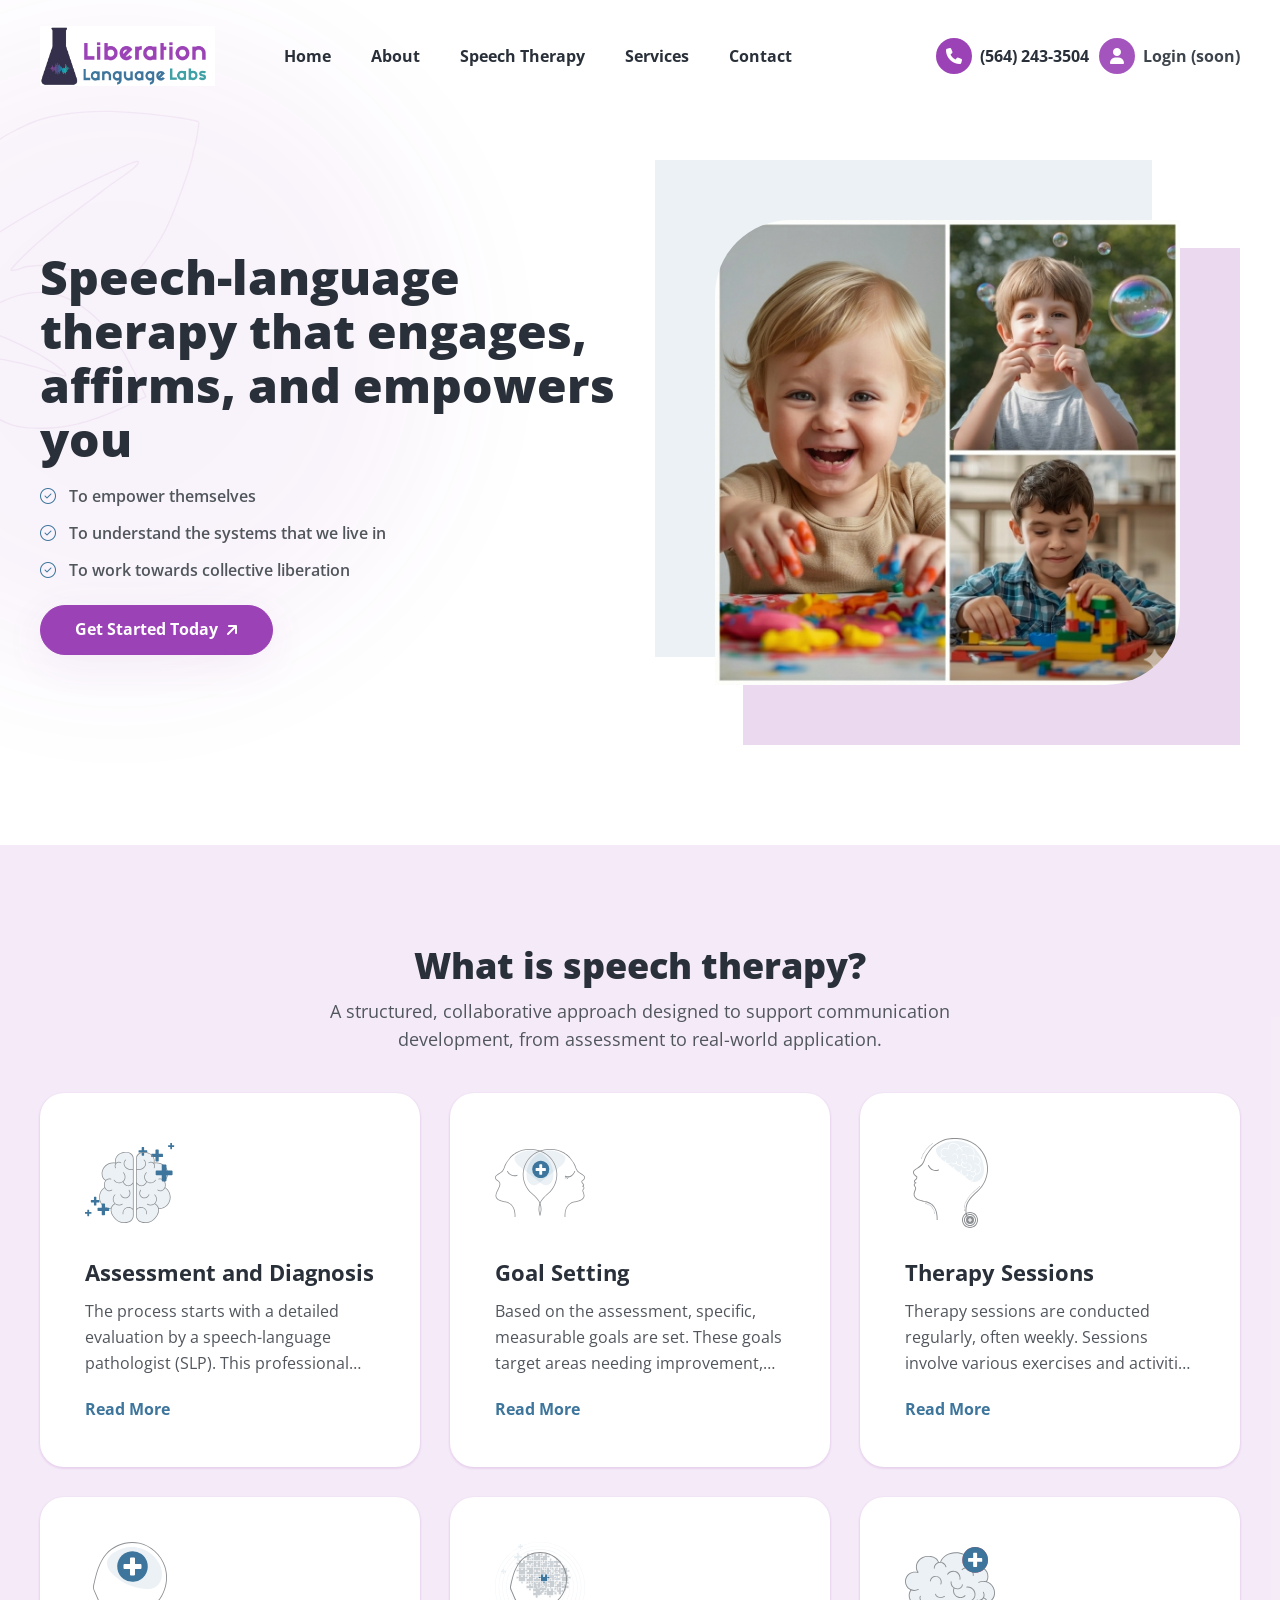
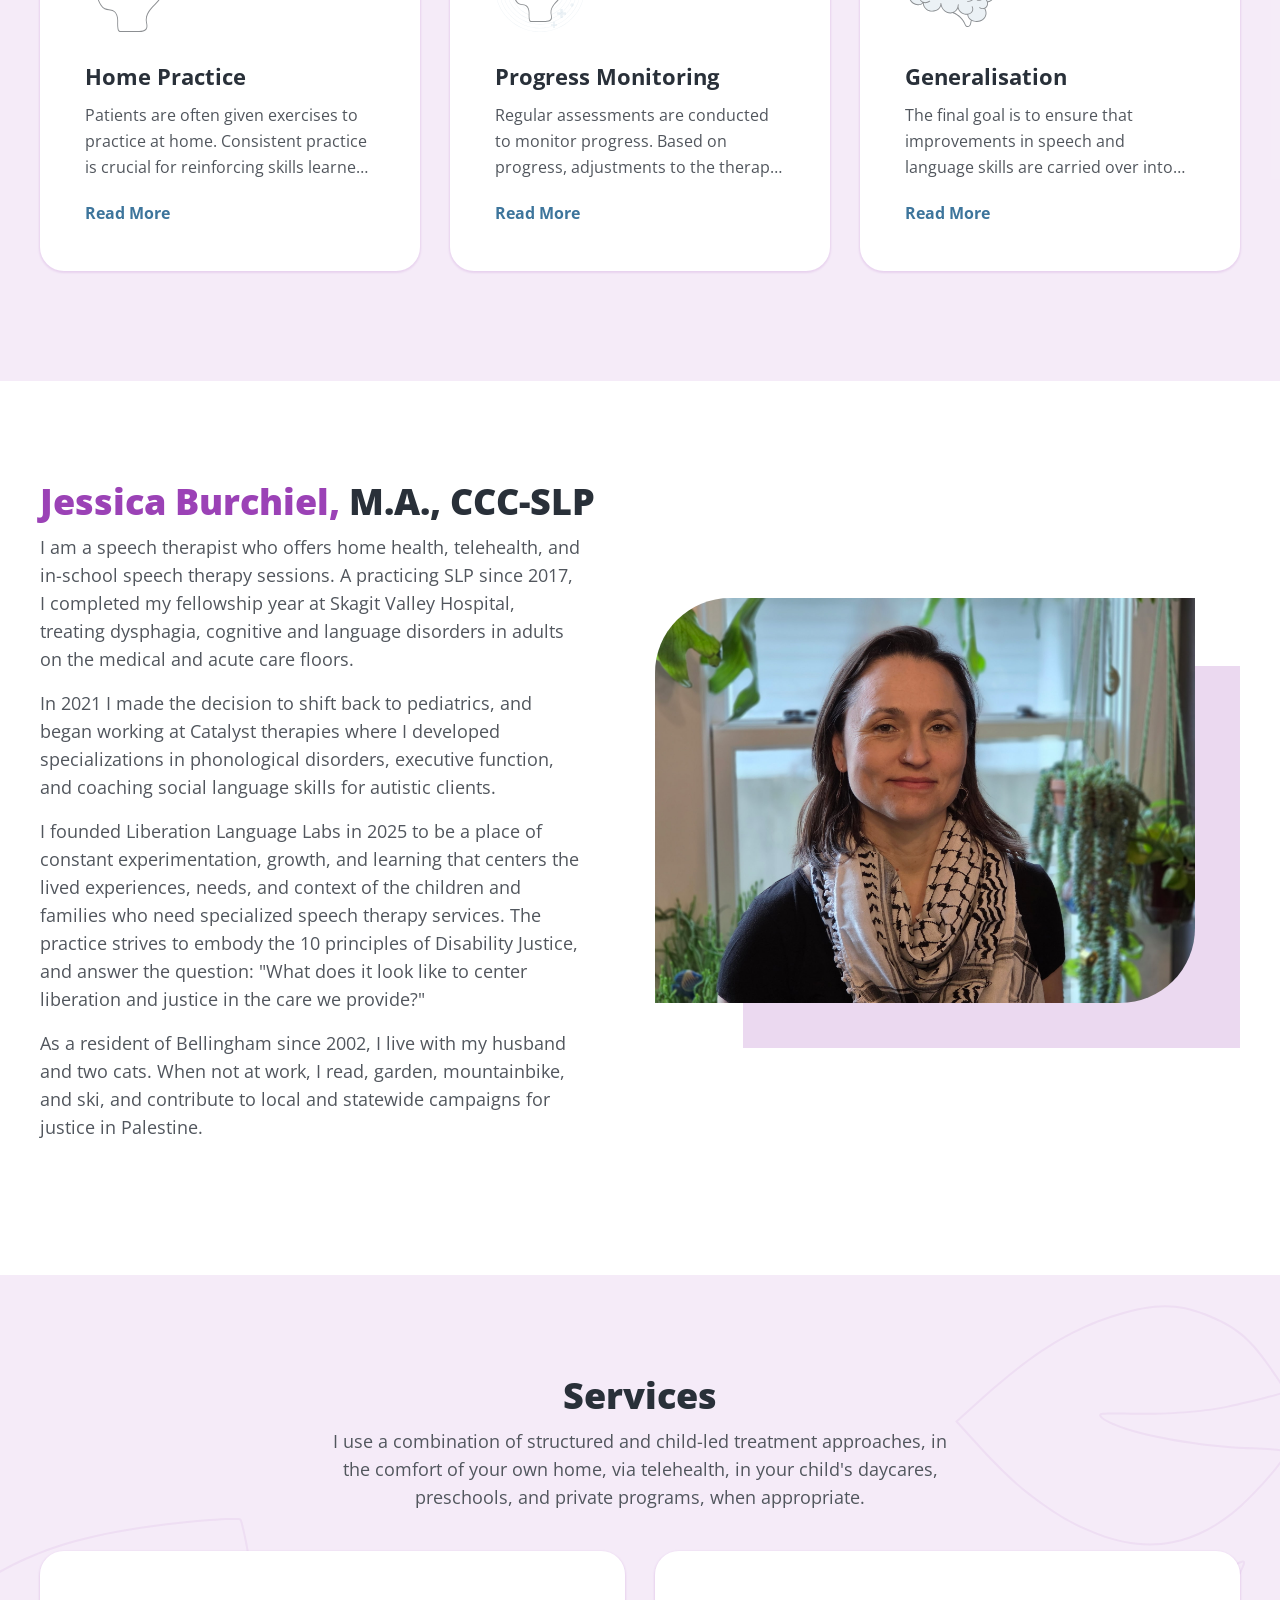
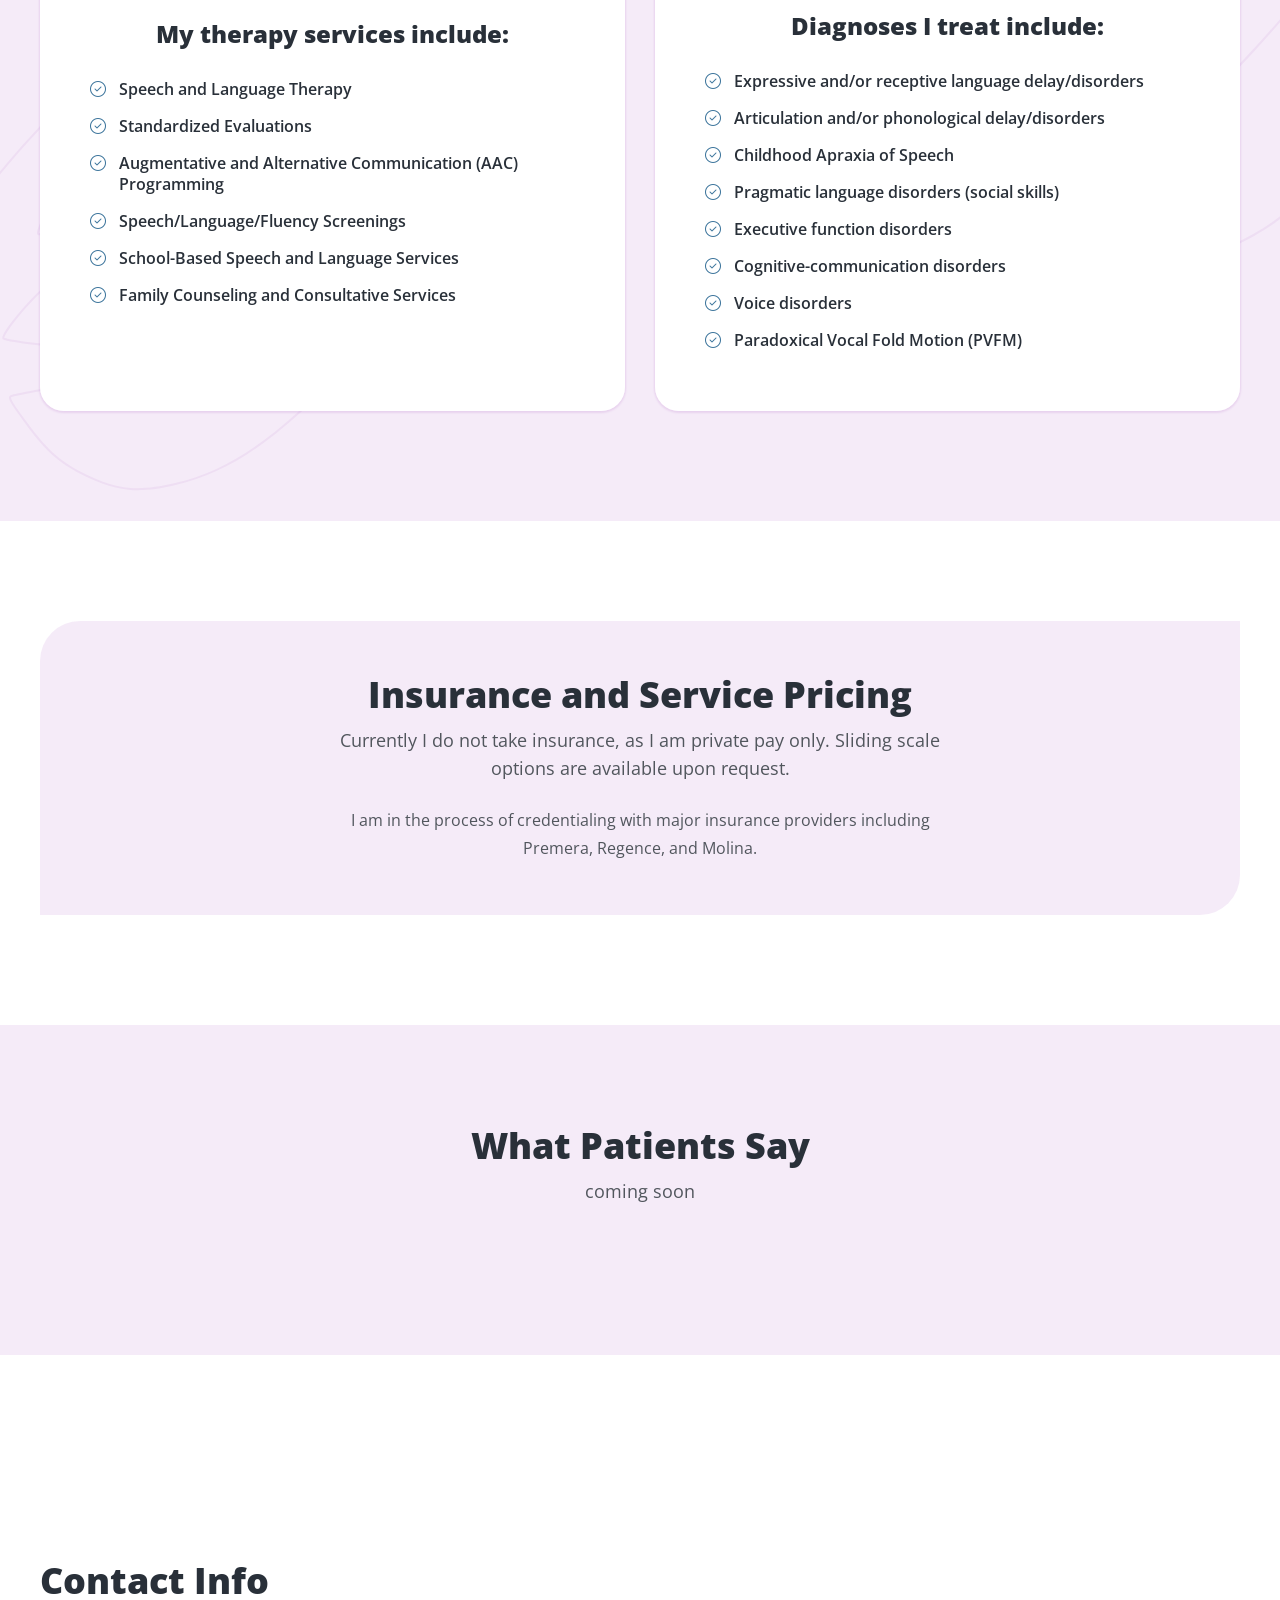
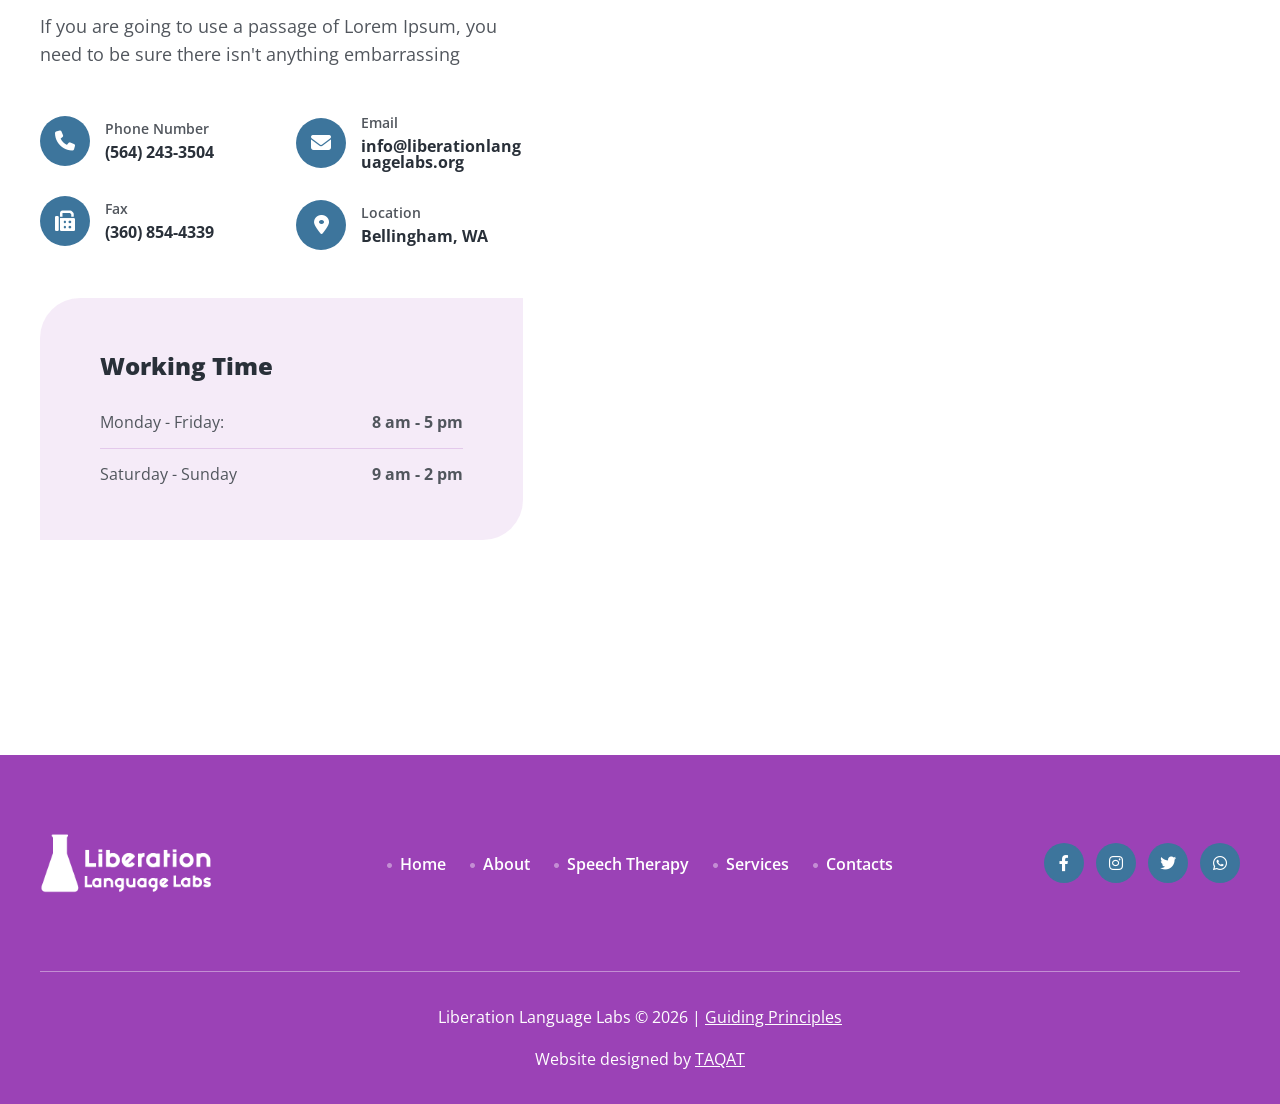
==== commit 843d233c: "website feedback updates" ====
--- a/index.html
+++ b/index.html
@@ -22,11 +22,11 @@
     <header class="site_header">
       <div class="container">
         <div class="row align-items-center">
-          <div class="col-lg-3 col-5">
+          <div class="col-lg-2 col-5">
             <div class="site_logo">
-              <a class="site_link" href="#home">
-                <img src="assets/images/site_logo/site_logo_primary.svg"
-                  alt="Site Logo – Talking Minds – Psychotherapist Site Template">
+              <a class="site_link" href="./index.html#home">
+                <img src="assets/images/site_logo/site_logo_primary.png"
+                  alt="Site Logo – Liberation Language Labs – Psychotherapist Site Template">
               </a>
             </div>
           </div>
@@ -35,25 +35,25 @@
               <div class="main_menu_inner collapse navbar-collapse justify-content-center" id="main_menu_dropdown">
                 <ul class="main_menu_list unordered_list">
                   <li class="active">
-                    <a class="nav-link" href="#home">Home</a>
-                  </li>
-                  <li>
-                    <a class="nav-link" href="#about">About</a>
-                  </li>
-                  <li>
-                    <a class="nav-link" href="#speech_therapy">Speech Therapy</a>
-                  </li>
-                  <li>
-                    <a class="nav-link" href="#services">Services</a>
-                  </li>
-                  <li>
-                    <a class="nav-link" href="#contact">Contact</a>
+                    <a class="nav-link" href="./index.html#home">Home</a>
+                  </li>
+                  <li>
+                    <a class="nav-link" href="./index.html#about">About</a>
+                  </li>
+                  <li>
+                    <a class="nav-link" href="./index.html#speech_therapy">Speech Therapy</a>
+                  </li>
+                  <li>
+                    <a class="nav-link" href="./index.html#services">Services</a>
+                  </li>
+                  <li>
+                    <a class="nav-link" href="./index.html#contact">Contact</a>
                   </li>
                 </ul>
               </div>
             </nav>
           </div>
-          <div class="col-lg-3 col-5">
+          <div class="col-lg-4 col-5">
             <ul class="header_btns_group unordered_list justify-content-end">
               <li>
                 <button class="mobile_menu_btn" type="button" data-bs-toggle="collapse"
@@ -69,6 +69,15 @@
                   <span class="btn_text">(564) 243-3504</span>
                 </a>
               </li>
+              <li>
+                <a class="btn_hotline" href="#" style="pointer-events: none; opacity: 0.9; cursor: not-allowed;">
+                  <span class="btn_icon">
+                    <i class="fa-solid fa-user"></i>
+                  </span>
+                  <span class="btn_text">Login (soon)</span>
+                </a>
+              </li>
+
             </ul>
           </div>
         </div>
@@ -81,7 +90,7 @@
           <div class="row align-items-center">
             <div class="col-lg-6">
               <div class="hero_content_wrap">
-                <h1 class="heading_text">Speech-Language Therapy That Affirms and Centers Its Clients</h1>
+                <h1 class="heading_text">Speech-language therapy that engages, affirms, and empowers you</h1>
                 <ul class="info_list unordered_list_block mb-4">
                   <li>
                     <span class="info_icon">
@@ -116,7 +125,8 @@
             </div>
             <div class="col-lg-6">
               <div class="hero_image_wrap">
-                <img src="assets/images/hero/hero_image_1-min.png" alt="Talking Minds – Psychotherapist Site Template">
+                <img src="assets/images/hero/hero_image_1-min.png"
+                  alt="Liberation Language Labs – Psychotherapist Site Template">
               </div>
             </div>
           </div>
@@ -124,7 +134,7 @@
         <div class="decoration_item shape_blur_shadow"></div>
         <div class="decoration_item shape_leaf">
           <img src="assets/images/shapes/shape_leaf_left_top.svg"
-            alt="Shape Leaf - Talking Minds - Psychotherapist Site Template">
+            alt="Shape Leaf - Liberation Language Labs - Psychotherapist Site Template">
         </div>
       </section>
       <!-- What is speech therapy? Section -->
@@ -133,7 +143,7 @@
           <div class="section_heading text-center">
             <h2 class="section_heading_text">What is speech therapy?</h2>
             <p class="section_heading_description mb-0">A structured, collaborative approach designed to support
-              communication development from assessment to real-world application.</p>
+              communication development, from assessment to real-world application.</p>
           </div>
           <div class="row justify-content-center">
             <!-- Item -->
@@ -141,7 +151,7 @@
               <div class="service_item">
                 <div class="item_icon">
                   <img src="assets/images/icons/icon_brain.svg"
-                    alt="Brain Icon - Talking Minds – Psychotherapist Site Template">
+                    alt="Brain Icon - Liberation Language Labs – Psychotherapist Site Template">
                 </div>
                 <div class="item_contact">
                   <h3 class="item_title">Assessment and Diagnosis</h3>
@@ -161,7 +171,7 @@
               <div class="service_item">
                 <div class="item_icon">
                   <img src="assets/images/icons/icon_head_double.svg"
-                    alt="Head Double Icon - Talking Minds – Psychotherapist Site Template">
+                    alt="Head Double Icon - Liberation Language Labs – Psychotherapist Site Template">
                 </div>
                 <div class="item_contact">
                   <h3 class="item_title">Goal Setting</h3>
@@ -178,7 +188,7 @@
               <div class="service_item">
                 <div class="item_icon">
                   <img src="assets/images/icons/icon_head.svg"
-                    alt="Brain Icon - Talking Minds – Psychotherapist Site Template">
+                    alt="Brain Icon - Liberation Language Labs – Psychotherapist Site Template">
                 </div>
                 <div class="item_contact">
                   <h3 class="item_title">Therapy Sessions</h3>
@@ -196,7 +206,7 @@
               <div class="service_item">
                 <div class="item_icon">
                   <img src="assets/images/icons/icon_head_plus.svg"
-                    alt="Brain Icon - Talking Minds – Psychotherapist Site Template">
+                    alt="Brain Icon - Liberation Language Labs – Psychotherapist Site Template">
                 </div>
                 <div class="item_contact">
                   <h3 class="item_title">Home Practice</h3>
@@ -215,7 +225,7 @@
               <div class="service_item">
                 <div class="item_icon">
                   <img src="assets/images/icons/icon_head_children.svg"
-                    alt="Brain Icon - Talking Minds – Psychotherapist Site Template">
+                    alt="Brain Icon - Liberation Language Labs – Psychotherapist Site Template">
                 </div>
                 <div class="item_contact">
                   <h3 class="item_title">Progress Monitoring</h3>
@@ -233,7 +243,7 @@
               <div class="service_item">
                 <div class="item_icon">
                   <img src="assets/images/icons/icon_brain_plus.svg"
-                    alt="Brain Icon - Talking Minds – Psychotherapist Site Template">
+                    alt="Brain Icon - Liberation Language Labs – Psychotherapist Site Template">
                 </div>
                 <div class="item_contact">
                   <h3 class="item_title">Generalisation</h3>
@@ -255,8 +265,8 @@
           <div class="row align-items-center justify-content-lg-between">
             <div class="col-lg-6 order-lg-last">
               <div class="image_widget">
-                <img src="assets/images/about/about_image_1-min.jpg"
-                  alt="About Image - Talking Minds – Psychotherapist Site Template">
+                <img src="assets/images/about/about_image_1-min.jpeg"
+                  alt="About Image - Liberation Language Labs – Psychotherapist Site Template">
                 <div class="image_shape bg_primary_light"></div>
                 <!-- <div class="about_video_icon">
                   <a class="video_play_btn popup_video" href="https://www.youtube.com/watch?v=7e90gBu4pas">
@@ -269,8 +279,8 @@
               <div class="about_content">
                 <div class="section_heading mb-4">
                   <h2 class="section_heading_text">
-                    <mark>Jessica Burchiel</mark>
-                    — M.A. — CCC-SLP
+                    <mark>Jessica Burchiel,</mark>
+                    M.A., CCC-SLP
                   </h2>
                   <p class="section_heading_description">I am a speech therapist who offers home health, telehealth, and
                     in-school speech therapy sessions. A practicing SLP since 2017, I completed my fellowship year at
@@ -414,17 +424,17 @@
         </div>
         <div class="decoration_item shape_leaf_1">
           <img src="assets/images/shapes/shape_leaf_right_top.svg"
-            alt="Shape Leaf - Talking Minds - Psychotherapist Site Template">
+            alt="Shape Leaf - Liberation Language Labs - Psychotherapist Site Template">
         </div>
         <div class="decoration_item shape_leaf_2">
           <img src="assets/images/shapes/shape_leaf_left_bottom.svg"
-            alt="Shape Leaf - Talking Minds - Psychotherapist Site Template">
+            alt="Shape Leaf - Liberation Language Labs - Psychotherapist Site Template">
         </div>
       </section>
       <!-- Insurance and Service Pricing Section -->
       <section class="service_section section_space_lg">
         <div class="container">
-          <div class="section_heading text-center">
+          <div class="section_heading text-center mb-0">
             <div class="office_hour_list bg_primary_light">
               <h2 class="section_heading_text">Insurance and Service Pricing</h2>
               <p class="section_heading_description mb-4">Currently I do not take insurance, as I am private pay only.
@@ -434,6 +444,15 @@
               </p>
             </div>
 
+          </div>
+        </div>
+      </section>
+      <!-- Testimonial Section -->
+      <section class="testimonial_section section_space_lg bg_primary_light">
+        <div class="container">
+          <div class="section_heading text-center">
+            <h2 class="section_heading_text">What Patients Say</h2>
+            <p class="section_heading_description mb-0">coming soon</p>
           </div>
         </div>
       </section>
@@ -447,35 +466,52 @@
                 <p class="section_heading_description mb-0">If you are going to use a passage of Lorem Ipsum, you
                   need to be sure there isn't anything embarrassing</p>
               </div>
-              <ul class="contact_info_list unordered_list_block">
-                <li>
-                  <div class="item_icon">
-                    <i class="fa-solid fa-phone"></i>
-                  </div>
-                  <div class="item_content">
-                    <h3 class="item_title">Phone Number</h3>
-                    <p class="item_info mb-0">(564) 243-3504</p>
-                  </div>
-                </li>
-                <li>
-                  <div class="item_icon">
-                    <i class="fa-solid fa-envelope"></i>
-                  </div>
-                  <div class="item_content">
-                    <h3 class="item_title">Email</h3>
-                    <p class="item_info mb-0">info@liberationlanguagelabs.org</p>
-                  </div>
-                </li>
-                <li>
-                  <div class="item_icon">
-                    <i class="fa-solid fa-location-dot"></i>
-                  </div>
-                  <div class="item_content">
-                    <h3 class="item_title">Location</h3>
-                    <p class="item_info mb-0">Bellingham, WA</p>
-                  </div>
-                </li>
-              </ul>
+              <div class="row">
+                <div class="col-md-6 col-sm-6">
+                  <ul class="contact_info_list unordered_list_block">
+                    <li>
+                      <div class="item_icon">
+                        <i class="fa-solid fa-phone"></i>
+                      </div>
+                      <div class="item_content">
+                        <h3 class="item_title">Phone Number</h3>
+                        <p class="item_info mb-0">(564) 243-3504</p>
+                      </div>
+                    </li>
+                    <li>
+                      <div class="item_icon">
+                        <i class="fa-solid fa-fax"></i>
+                      </div>
+                      <div class="item_content">
+                        <h3 class="item_title">Fax</h3>
+                        <p class="item_info mb-0">(360) 854-4339</p>
+                      </div>
+                    </li>
+                  </ul>
+                </div>
+                <div class="col-md-6 col-sm-6">
+                  <ul class="contact_info_list unordered_list_block">
+                    <li>
+                      <div class="item_icon">
+                        <i class="fa-solid fa-envelope"></i>
+                      </div>
+                      <div class="item_content">
+                        <h3 class="item_title">Email</h3>
+                        <p class="item_info mb-0">info@liberationlanguagelabs.org</p>
+                      </div>
+                    </li>
+                    <li>
+                      <div class="item_icon">
+                        <i class="fa-solid fa-location-dot"></i>
+                      </div>
+                      <div class="item_content">
+                        <h3 class="item_title">Location</h3>
+                        <p class="item_info mb-0">Bellingham, WA</p>
+                      </div>
+                    </li>
+                  </ul>
+                </div>
+              </div>
               <div class="office_hour_list bg_primary_light mt-5">
                 <h3 class="area_title">Working Time</h3>
                 <ul class="unordered_list_block">
@@ -508,16 +544,16 @@
           <div class="row align-items-center">
             <div class="col-lg-3">
               <div class="site_logo">
-                <a class="site_link" href="#!">
-                  <img src="assets/images/site_logo/site_logo_white.svg"
-                    alt="Site Logo – Talking Minds – Psychotherapist Site Template">
+                <a class="site_link" href="./index.html#home">
+                  <img src="assets/images/site_logo/site_logo_white.png"
+                    alt="Site Logo – Liberation Language Labs – Psychotherapist Site Template">
                 </a>
               </div>
             </div>
             <div class="col-lg-6">
               <ul class="info_list unordered_list justify-content-center">
                 <li>
-                  <a href="#home">
+                  <a href="./index.html#home">
                     <span class="info_icon">
                       <i class="fa-solid fa-circle"></i>
                     </span>
@@ -525,7 +561,7 @@
                   </a>
                 </li>
                 <li>
-                  <a href="#speech_therapy">
+                  <a href="./index.html#about">
                     <span class="info_icon">
                       <i class="fa-solid fa-circle"></i>
                     </span>
@@ -533,7 +569,7 @@
                   </a>
                 </li>
                 <li>
-                  <a href="#about">
+                  <a href="./index.html#speech_therapy">
                     <span class="info_icon">
                       <i class="fa-solid fa-circle"></i>
                     </span>
@@ -541,7 +577,7 @@
                   </a>
                 </li>
                 <li>
-                  <a href="#services">
+                  <a href="./index.html#services">
                     <span class="info_icon">
                       <i class="fa-solid fa-circle"></i>
                     </span>
@@ -549,7 +585,7 @@
                   </a>
                 </li>
                 <li>
-                  <a href="#contacts">
+                  <a href="./index.html#contact">
                     <span class="info_icon">
                       <i class="fa-solid fa-circle"></i>
                     </span>
@@ -585,11 +621,14 @@
           </div>
         </div>
         <div class="copyright_widget text-center">
-          <p class="copyright_text m-0">
+          <p class="copyright_text">
             Liberation Language Labs © 2026 |
-            <a href="./principles.html" style="color: inherit; text-decoration: underline;">
+            <a href="./principles.html">
               Guiding Principles
             </a>
+          </p>
+          <p class="copyright_text m-0">Website designed by
+            <a href="https://www.taqat-gaza.com/en" target="_blank">TAQAT</a>
           </p>
         </div>
       </div>
--- a/assets/css/style.min.css
+++ b/assets/css/style.min.css
@@ -12,14 +12,14 @@
   --bs-body-color: #51565d;
   --bs-body-color-rgb: 81, 86, 93;
   --bs-transition: all 0.4s cubic-bezier(0.25, 1, 0.5, 1);
-  --bs-primary: #26aba3;
-  --bs-secondary: #f7ab1e;
+  --bs-primary: #9b42b6;
+  --bs-secondary: #3d759c;
   --bs-dark: #293039;
   --bs-primary-rgb: 38, 171, 163;
   --bs-secondary-rgb: 247, 171, 30;
   --bs-dark-rgb: 41, 48, 57;
-  --bs-primary-bg-subtle: #f4fcfa;
-  --bs-secondary-bg-subtle: #fef3de;
+  --bs-primary-bg-subtle: #9b42b61a;
+  --bs-secondary-bg-subtle: #3d759c1a;
   --bs-link-color: var(--bs-primary);
   --bs-link-color-rgb: var(--bs-primary-rgb);
   --bs-link-hover-color: #00cfc3;
@@ -34,11 +34,11 @@
   --bs-border-radius-xl: 80px 0 80px 0;
   --bs-border-radius-xxl: 150px 0 150px 0;
   --bs-border-radius-pill: 100%;
-  --bs-box-shadow: 0px 1px 2px 1px rgba(43, 171, 160, 0.14);
-  --bs-box-shadow-lg: 0px 20px 40px 0px rgba(43, 171, 160, 0.08);
+  --bs-box-shadow: 0px 1px 2px 1px rgba(155, 66, 182, 0.14);
+  --bs-box-shadow-lg: 0px 20px 40px 0px rgba(155, 66, 182, 0.08);
   --bs-focus-ring-width: 20px;
   --bs-focus-ring-opacity: 0.25;
-  --bs-focus-ring-color: rgba(38, 171, 163, 0.25);
+  --bs-focus-ring-color: rgba(155, 66, 182, 0.25);
 }
 body {
   margin: 0;
@@ -97,6 +97,7 @@
   font-family: var(--bs-font-heading);
   -webkit-transition: var(--bs-transition);
   transition: var(--bs-transition);
+  color: var(--bs-secondary);
 }
 a:active,
 a:focus,
@@ -156,9 +157,9 @@
   margin-top: 20px;
   border-radius: 8px;
   background-color: var(--bs-white);
-  border: 1px solid rgba(38, 171, 163, 0.3);
-  -webkit-box-shadow: 0 5px 20px 0 rgba(43, 171, 160, 0.12);
-  box-shadow: 0 5px 20px 0 rgba(43, 171, 160, 0.12);
+  border: 1px solid rgba(155, 66, 182, 0.3);
+  -webkit-box-shadow: 0 5px 20px 0 rgba(155, 66, 182, 0.12);
+  box-shadow: 0 5px 20px 0 rgba(155, 66, 182, 0.12);
   -webkit-animation: 0.2s ease-in-out 0s normal none 1 running fadeIn;
   animation: 0.2s ease-in-out 0s normal none 1 running fadeIn;
 }
@@ -214,7 +215,7 @@
   background-color: var(--bs-primary-bg-subtle);
 }
 .bg_primary_light[class*="shape"] {
-  background-color: #c1e3de;
+  background-color: #9b42b633;
 }
 .bg_secondary_light {
   background-color: var(--bs-secondary-bg-subtle);
@@ -617,7 +618,7 @@
 .office_hour_list ul > li:not(:last-child) {
   margin-bottom: 12px;
   padding-bottom: 13px;
-  border-bottom: 1px solid #c1e3de;
+  border-bottom: 1px solid #9b42b633;
 }
 .office_hour_list ul > li span:last-child {
   font-weight: 700;
@@ -702,13 +703,13 @@
 }
 a[class*="-primary"],
 button[class*="-primary"] {
-  -webkit-box-shadow: 0px 10px 40px 0px rgba(43, 171, 160, 0.08);
-  box-shadow: 0px 10px 40px 0px rgba(43, 171, 160, 0.08);
+  -webkit-box-shadow: 0px 10px 40px 0px rgba(155, 66, 182, 0.08);
+  box-shadow: 0px 10px 40px 0px rgba(155, 66, 182, 0.08);
 }
 a[class*="-primary"]:hover,
 button[class*="-primary"]:hover {
-  -webkit-box-shadow: 0px 10px 40px 0px rgba(43, 171, 160, 0.2);
-  box-shadow: 0px 10px 40px 0px rgba(43, 171, 160, 0.2);
+  -webkit-box-shadow: 0px 10px 40px 0px rgba(155, 66, 182, 0.2);
+  box-shadow: 0px 10px 40px 0px rgba(155, 66, 182, 0.2);
 }
 .btn-secondary {
   --bs-btn-bg: var(--bs-secondary);
@@ -799,8 +800,8 @@
   transition: var(--bs-transition);
   background-color: var(--bs-primary);
   border-radius: var(--bs-border-radius-pill);
-  -webkit-box-shadow: 0 8px 20px 0 rgba(43, 171, 160, 0.3);
-  box-shadow: 0 8px 20px 0 rgba(43, 171, 160, 0.3);
+  -webkit-box-shadow: 0 8px 20px 0 rgba(155, 66, 182, 0.3);
+  box-shadow: 0 8px 20px 0 rgba(155, 66, 182, 0.3);
 }
 .btn-link:hover {
   color: var(--bs-primary);
@@ -1239,8 +1240,8 @@
 }
 .form-group .form-control:focus,
 .form-group .form-select:focus {
-  -webkit-box-shadow: 0 0 0 6px rgba(43, 171, 160, 0.2);
-  box-shadow: 0 0 0 6px rgba(43, 171, 160, 0.2);
+  -webkit-box-shadow: 0 0 0 6px rgba(155, 66, 182, 0.2);
+  box-shadow: 0 0 0 6px rgba(155, 66, 182, 0.2);
 }
 .form-group .form-control::-webkit-input-placeholder,
 .form-group .form-select::-webkit-input-placeholder {
@@ -1310,8 +1311,8 @@
 }
 .form-check input:checked {
   border-color: var(--bs-primary);
-  -webkit-box-shadow: 0 0 0 4px rgba(43, 171, 160, 0.2);
-  box-shadow: 0 0 0 4px rgba(43, 171, 160, 0.2);
+  -webkit-box-shadow: 0 0 0 4px rgba(155, 66, 182, 0.2);
+  box-shadow: 0 0 0 4px rgba(155, 66, 182, 0.2);
 }
 .form-check input:checked:before {
   opacity: 1;
@@ -1351,8 +1352,8 @@
 .form-check-input:checked {
   background-color: var(--bs-primary);
   border-color: var(--bs-primary);
-  -webkit-box-shadow: 0 0 0 4px rgba(43, 171, 160, 0.2);
-  box-shadow: 0 0 0 4px rgba(43, 171, 160, 0.2);
+  -webkit-box-shadow: 0 0 0 4px rgba(155, 66, 182, 0.2);
+  box-shadow: 0 0 0 4px rgba(155, 66, 182, 0.2);
 }
 .form-check-input:focus {
   -webkit-box-shadow: none;
@@ -1455,8 +1456,8 @@
   -webkit-box-shadow: var(--bs-box-shadow-lg);
   box-shadow: var(--bs-box-shadow-lg);
   border-radius: var(--bs-border-radius);
-  -webkit-box-shadow: 0px 1px 25px 10px rgba(43, 171, 160, 0.08);
-  box-shadow: 0px 1px 25px 10px rgba(43, 171, 160, 0.08);
+  -webkit-box-shadow: 0px 1px 25px 10px rgba(155, 66, 182, 0.08);
+  box-shadow: 0px 1px 25px 10px rgba(155, 66, 182, 0.08);
 }
 .counter_wrapper [class*="col-"]:not(:last-child) {
   border-style: solid;
@@ -1635,6 +1636,9 @@
 }
 .mobile_menu_btn i {
   font-weight: 700;
+}
+.site_logo img {
+  height: 60px;
 }
 .main_menu {
   padding: 0;
@@ -1772,6 +1776,13 @@
 .copyright_widget .copyright_text {
   color: var(--bs-white);
 }
+.copyright_widget .copyright_text a {
+  color: inherit;
+  text-decoration: underline;
+}
+.copyright_widget .copyright_text a:hover {
+  color: #3da1a5;
+}
 .page_banner {
   overflow: hidden;
   padding: 55px 0 62px;
@@ -1901,7 +1912,7 @@
 .hero_image_wrap:after {
   right: 0;
   bottom: 0;
-  background-color: #c1e3de;
+  background-color: #9b42b633;
 }
 .hero_image_wrap img {
   border-radius: var(--bs-border-radius-xxl);
@@ -1952,7 +1963,7 @@
 }
 .service_item .read-more-btn::before {
   content: "Read More";
-  color: var(--bs-primary);
+  color: var(--bs-secondary);
   font-weight: bold;
   cursor: pointer;
   display: block;
@@ -1969,8 +1980,8 @@
   transition: var(--bs-transition);
   background-color: var(--bs-white);
   border-radius: var(--bs-border-radius);
-  -webkit-box-shadow: 0px 8px 30px 0px rgba(43, 171, 160, 0.07);
-  box-shadow: 0px 8px 30px 0px rgba(43, 171, 160, 0.07);
+  -webkit-box-shadow: 0px 8px 30px 0px rgba(155, 66, 182, 0.07);
+  box-shadow: 0px 8px 30px 0px rgba(155, 66, 182, 0.07);
 }
 .team_item:hover {
   -webkit-box-shadow: var(--bs-box-shadow);
@@ -2047,8 +2058,8 @@
   transition: var(--bs-transition);
   background-color: var(--bs-primary);
   border-radius: var(--bs-border-radius-sm);
-  -webkit-box-shadow: 0 8px 20px 0 rgba(43, 171, 160, 0.2);
-  box-shadow: 0 8px 20px 0 rgba(43, 171, 160, 0.2);
+  -webkit-box-shadow: 0 8px 20px 0 rgba(155, 66, 182, 0.2);
+  box-shadow: 0 8px 20px 0 rgba(155, 66, 182, 0.2);
 }
 .pricing_toggle_btn.active span:first-child {
   color: var(--bs-dark);
@@ -2059,8 +2070,8 @@
   transition: var(--bs-transition);
   background-color: var(--bs-primary);
   border-radius: var(--bs-border-radius-sm);
-  -webkit-box-shadow: 0 8px 20px 0 rgba(43, 171, 160, 0.2);
-  box-shadow: 0 8px 20px 0 rgba(43, 171, 160, 0.2);
+  -webkit-box-shadow: 0 8px 20px 0 rgba(155, 66, 182, 0.2);
+  box-shadow: 0 8px 20px 0 rgba(155, 66, 182, 0.2);
 }
 .pricing_item {
   z-index: 1;
@@ -2166,8 +2177,8 @@
 .certificate_image:hover {
   -webkit-transform: translateY(-2px);
   transform: translateY(-2px);
-  -webkit-box-shadow: 0px 2px 4px 0px rgba(43, 171, 160, 0.5);
-  box-shadow: 0px 2px 4px 0px rgba(43, 171, 160, 0.5);
+  -webkit-box-shadow: 0px 2px 4px 0px rgba(155, 66, 182, 0.5);
+  box-shadow: 0px 2px 4px 0px rgba(155, 66, 182, 0.5);
 }
 .work_process_item {
   padding: 40px;
@@ -2181,8 +2192,8 @@
 .work_process_item:hover {
   -webkit-transform: translateY(-4px);
   transform: translateY(-4px);
-  -webkit-box-shadow: 0px 8px 30px 0px rgba(43, 171, 160, 0.07);
-  box-shadow: 0px 8px 30px 0px rgba(43, 171, 160, 0.07);
+  -webkit-box-shadow: 0px 8px 30px 0px rgba(155, 66, 182, 0.07);
+  box-shadow: 0px 8px 30px 0px rgba(155, 66, 182, 0.07);
 }
 .work_process_item .serial_number {
   opacity: 0.3;
@@ -2208,8 +2219,8 @@
 .policy_item:hover {
   -webkit-transform: translateY(-4px);
   transform: translateY(-4px);
-  -webkit-box-shadow: 0px 8px 30px 0px rgba(43, 171, 160, 0.07);
-  box-shadow: 0px 8px 30px 0px rgba(43, 171, 160, 0.07);
+  -webkit-box-shadow: 0px 8px 30px 0px rgba(155, 66, 182, 0.07);
+  box-shadow: 0px 8px 30px 0px rgba(155, 66, 182, 0.07);
 }
 .policy_item .title_wrap {
   display: -webkit-box;
@@ -2472,8 +2483,8 @@
 .testimonial_item:hover {
   -webkit-transform: translateY(-6px);
   transform: translateY(-6px);
-  -webkit-box-shadow: 0px 8px 18px 0px rgba(43, 171, 160, 0.08);
-  box-shadow: 0px 8px 18px 0px rgba(43, 171, 160, 0.08);
+  -webkit-box-shadow: 0px 8px 18px 0px rgba(155, 66, 182, 0.08);
+  box-shadow: 0px 8px 18px 0px rgba(155, 66, 182, 0.08);
 }
 .testimonial_item .author_box {
   margin-bottom: 20px;
@@ -2620,8 +2631,8 @@
   transition: var(--bs-transition);
   background-color: var(--bs-white);
   border-radius: var(--bs-border-radius);
-  -webkit-box-shadow: 0px 8px 30px 0px rgba(43, 171, 160, 0.07);
-  box-shadow: 0px 8px 30px 0px rgba(43, 171, 160, 0.07);
+  -webkit-box-shadow: 0px 8px 30px 0px rgba(155, 66, 182, 0.07);
+  box-shadow: 0px 8px 30px 0px rgba(155, 66, 182, 0.07);
 }
 .service_author:hover,
 .service_cost_info:hover {
@@ -2835,8 +2846,8 @@
   border-radius: 24px;
   background-color: var(--bs-white);
   border-radius: var(--bs-border-radius);
-  -webkit-box-shadow: 0px 8px 30px 0px rgba(43, 171, 160, 0.07);
-  box-shadow: 0px 8px 30px 0px rgba(43, 171, 160, 0.07);
+  -webkit-box-shadow: 0px 8px 30px 0px rgba(155, 66, 182, 0.07);
+  box-shadow: 0px 8px 30px 0px rgba(155, 66, 182, 0.07);
 }
 .error_section {
   height: 100vh;
@@ -3005,7 +3016,7 @@
     line-height: 24px;
   }
   .site_header + main > .page_banner {
-    margin-top: 90px;
+    margin-top: 112px;
   }
 }
 @media screen and (max-width: 1199px) {
@@ -3204,9 +3215,9 @@
     max-width: 730px;
     border-radius: 10px;
     background-color: var(--bs-white);
-    border: 1px solid rgba(38, 171, 163, 0.3);
-    -webkit-box-shadow: 0 5px 20px 0 rgba(43, 171, 160, 0.12);
-    box-shadow: 0 5px 20px 0 rgba(43, 171, 160, 0.12);
+    border: 1px solid rgba(155, 66, 182, 0.3);
+    -webkit-box-shadow: 0 5px 20px 0 rgba(155, 66, 182, 0.12);
+    box-shadow: 0 5px 20px 0 rgba(155, 66, 182, 0.12);
   }
   .main_menu_list > li > a {
     width: 100%;
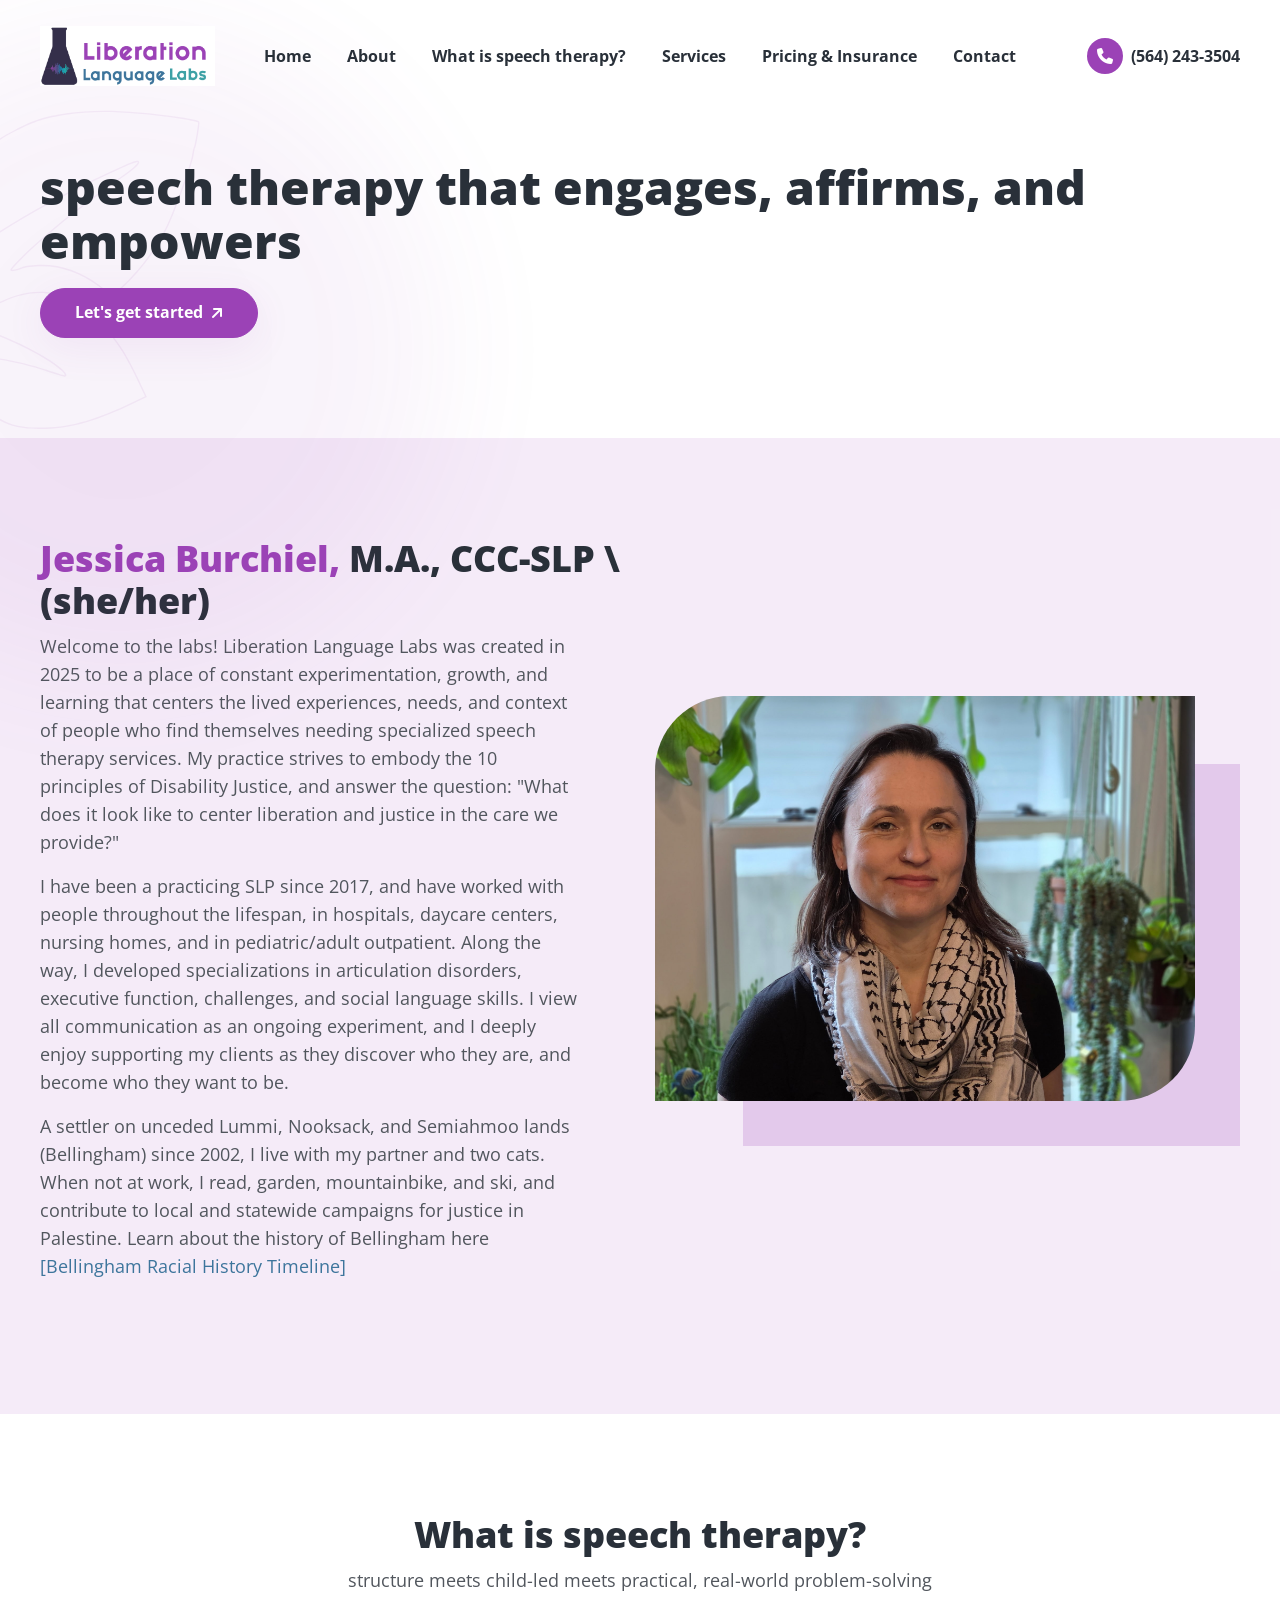
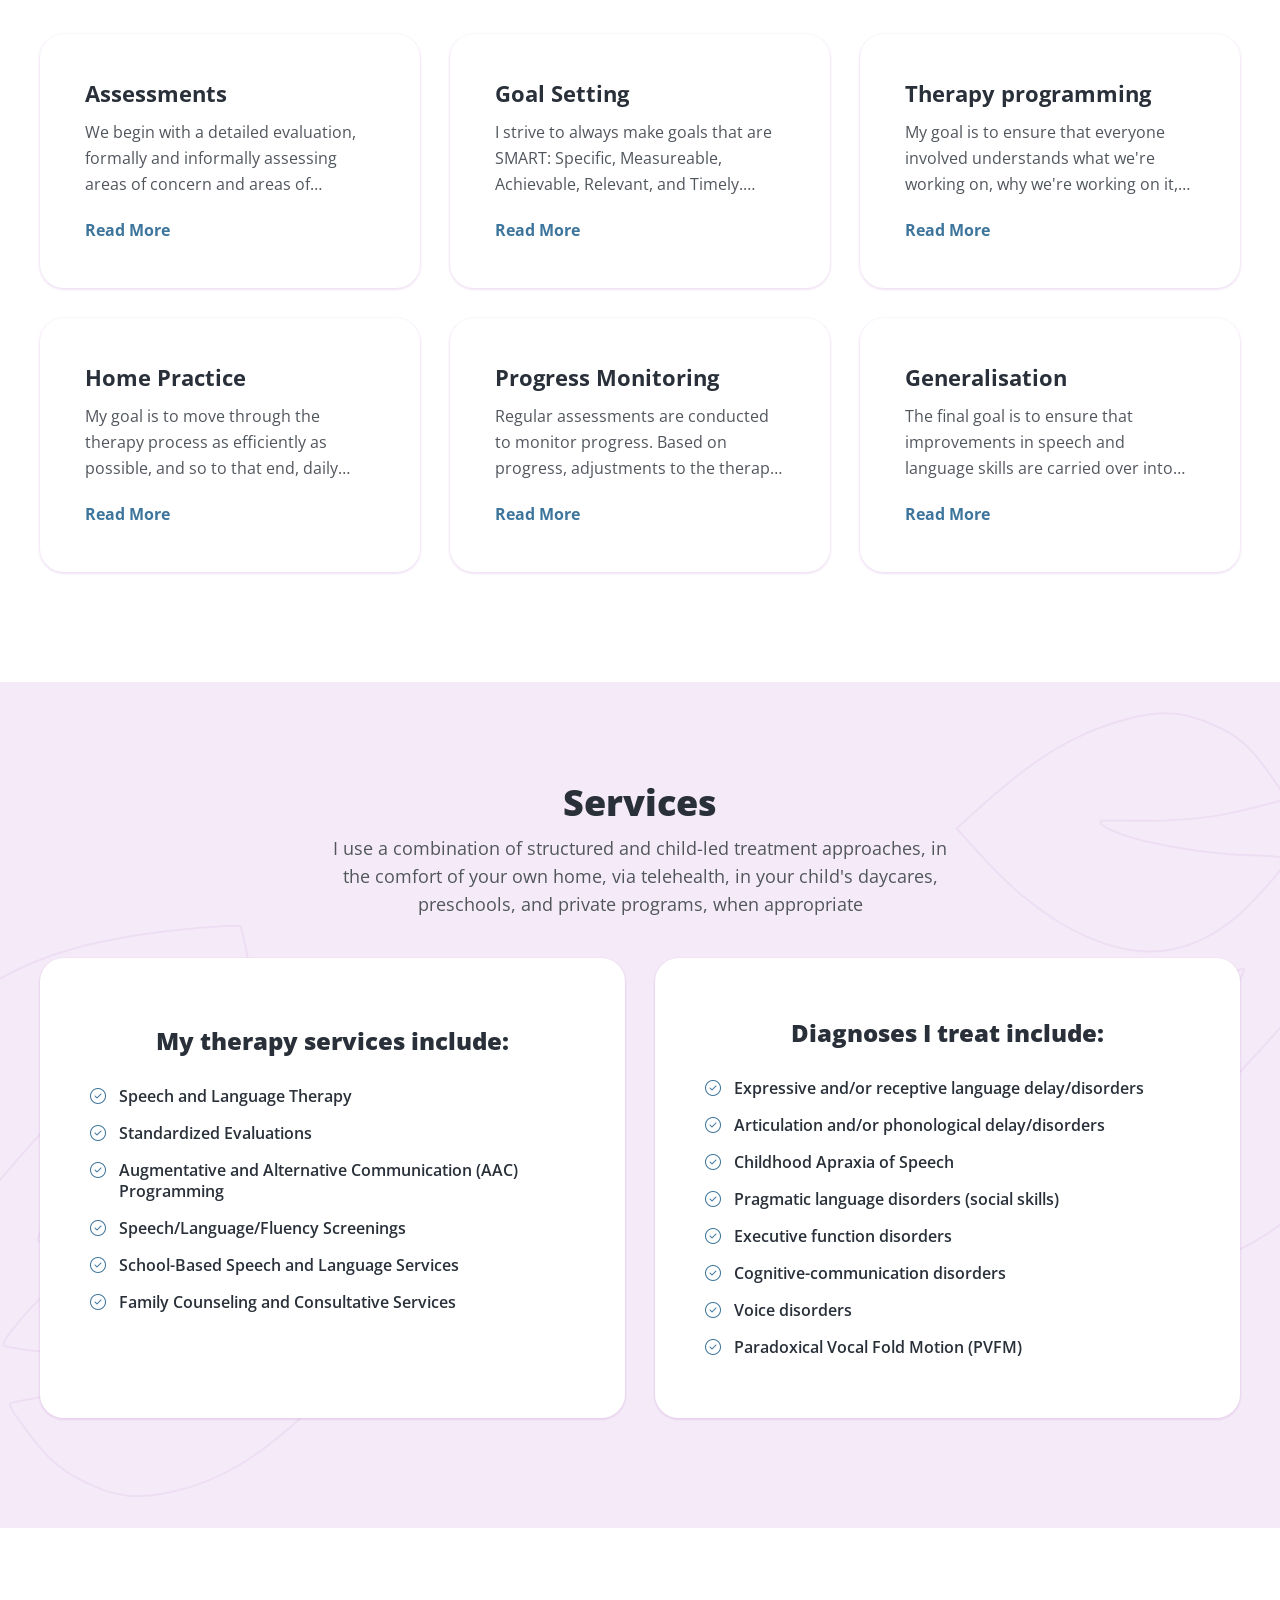
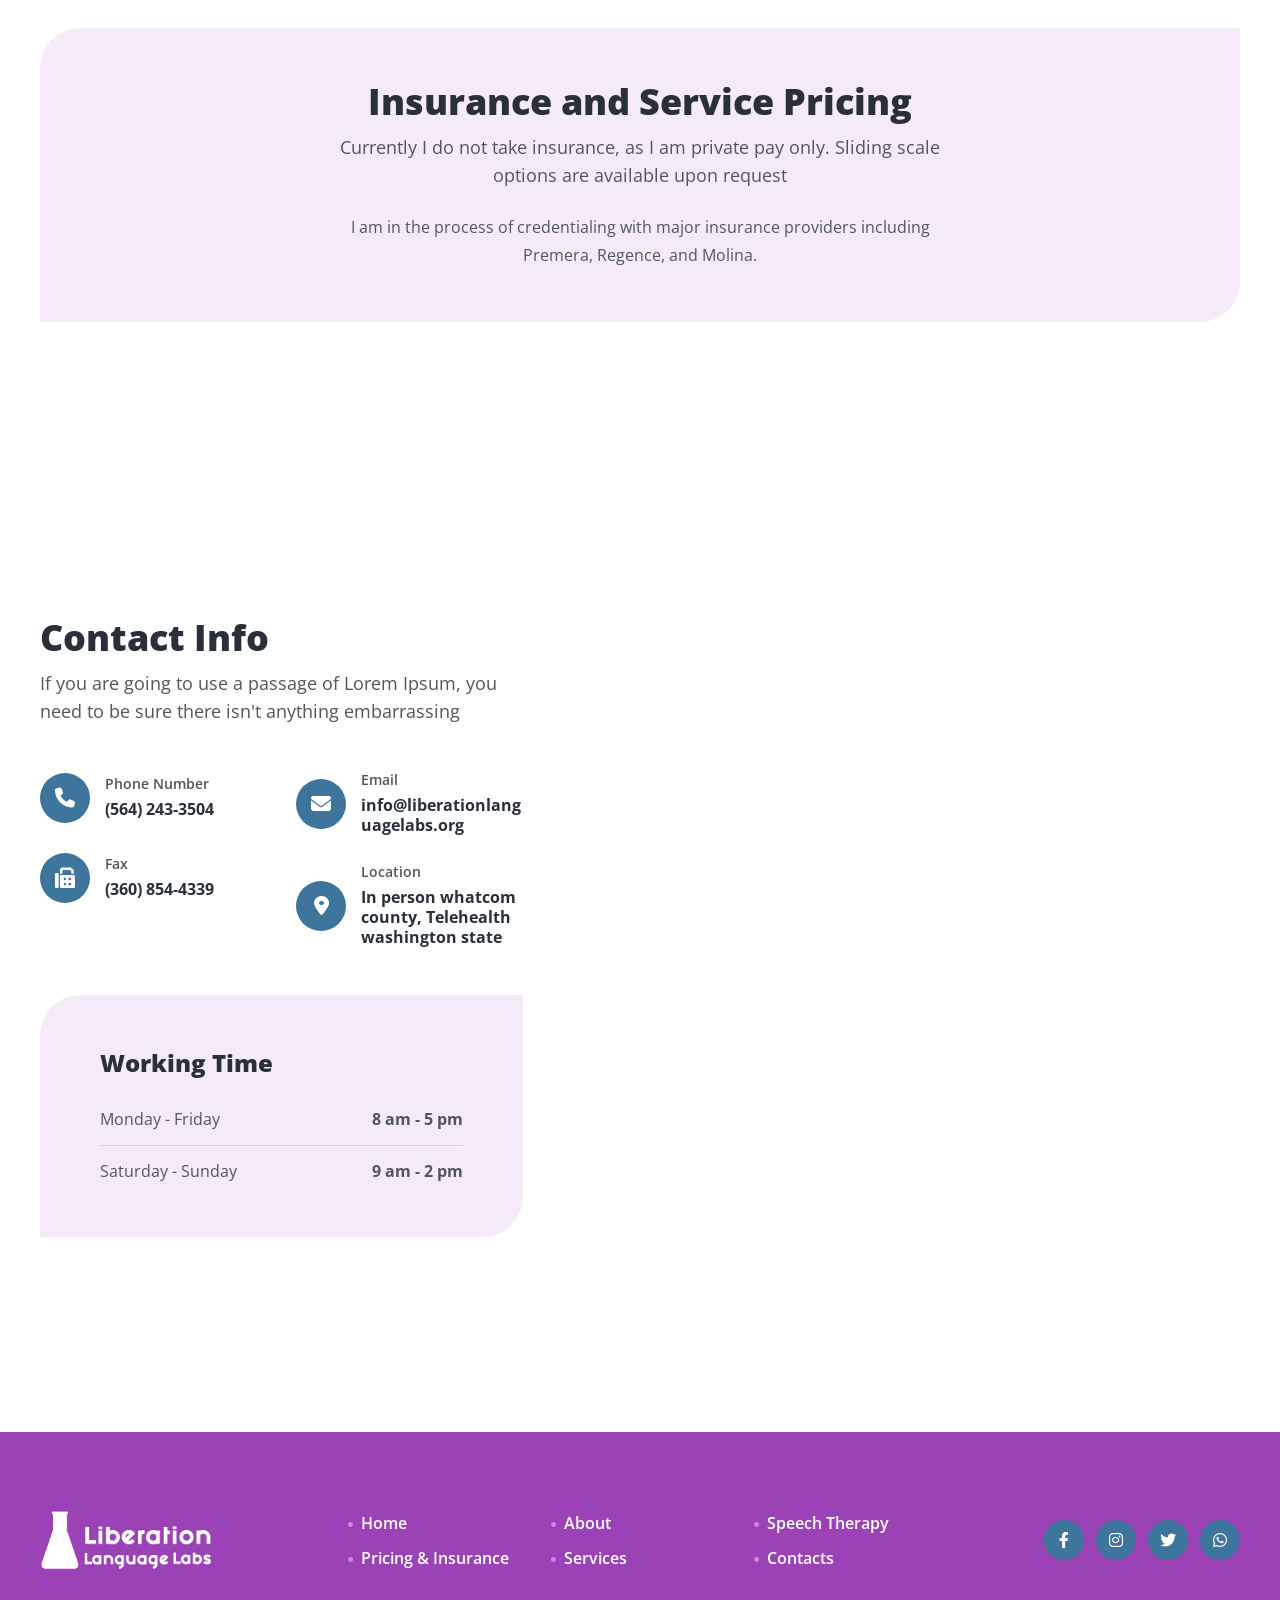
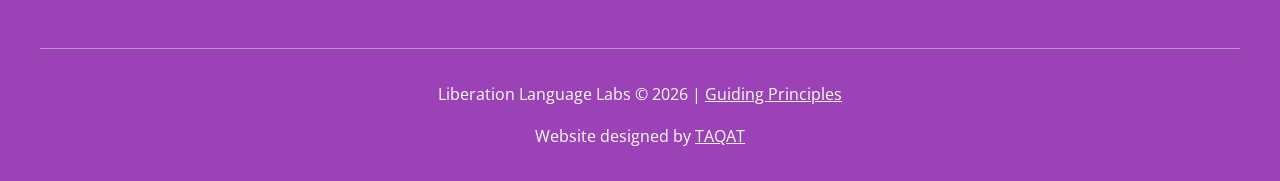
==== commit b63c0189: "updating the website sections based on client feedback" ====
--- a/index.html
+++ b/index.html
@@ -6,7 +6,7 @@
   <meta name="viewport" content="width=device-width,initial-scale=1,shrink-to-fit=no">
   <meta http-equiv="x-ua-compatible" content="ie=edge">
   <title>Liberation Language Labs</title>
-  <link rel="shortcut icon" href="assets/images/site_logo/favourite_icon.svg">
+  <link rel="icon" type="image/svg+xml" href="assets/images/site_logo/favourite_icon.svg">
   <link rel="stylesheet" type="text/css" href="assets/css/bootstrap.min.css">
   <link rel="stylesheet" type="text/css" href="assets/css/fontawesome.min.css">
   <link rel="stylesheet" type="text/css" href="assets/css/style.min.css">
@@ -30,7 +30,7 @@
               </a>
             </div>
           </div>
-          <div class="col-lg-6 col-2">
+          <div class="col-lg-8 col-2">
             <nav class="main_menu navbar navbar-expand-lg">
               <div class="main_menu_inner collapse navbar-collapse justify-content-center" id="main_menu_dropdown">
                 <ul class="main_menu_list unordered_list">
@@ -41,19 +41,22 @@
                     <a class="nav-link" href="./index.html#about">About</a>
                   </li>
                   <li>
-                    <a class="nav-link" href="./index.html#speech_therapy">Speech Therapy</a>
+                    <a class="nav-link" href="./index.html#speech_therapy">What is speech therapy?</a>
                   </li>
                   <li>
                     <a class="nav-link" href="./index.html#services">Services</a>
                   </li>
                   <li>
+                    <a class="nav-link" href="./index.html#pricing&insurance">Pricing & Insurance</a>
+                  </li>
+                  <li>
                     <a class="nav-link" href="./index.html#contact">Contact</a>
                   </li>
                 </ul>
               </div>
             </nav>
           </div>
-          <div class="col-lg-4 col-5">
+          <div class="col-lg-2 col-5">
             <ul class="header_btns_group unordered_list justify-content-end">
               <li>
                 <button class="mobile_menu_btn" type="button" data-bs-toggle="collapse"
@@ -69,15 +72,14 @@
                   <span class="btn_text">(564) 243-3504</span>
                 </a>
               </li>
-              <li>
+              <!-- <li>
                 <a class="btn_hotline" href="#" style="pointer-events: none; opacity: 0.9; cursor: not-allowed;">
                   <span class="btn_icon">
                     <i class="fa-solid fa-user"></i>
                   </span>
                   <span class="btn_text">Login (soon)</span>
-                </a>
-              </li>
-
+              </a>
+              </li> -->
             </ul>
           </div>
         </div>
@@ -88,10 +90,10 @@
       <section class="hero_section decoration_wrapper" id="home">
         <div class="container">
           <div class="row align-items-center">
-            <div class="col-lg-6">
+            <div class="col-lg-12">
               <div class="hero_content_wrap">
-                <h1 class="heading_text">Speech-language therapy that engages, affirms, and empowers you</h1>
-                <ul class="info_list unordered_list_block mb-4">
+                <h1 class="heading_text">speech therapy that engages, affirms, and empowers</h1>
+                <!-- <ul class="info_list unordered_list_block mb-4">
                   <li>
                     <span class="info_icon">
                       <i class="fa-light fa-circle-check"></i>
@@ -110,11 +112,11 @@
                     </span>
                     <span class="info_text">To work towards collective liberation</span>
                   </li>
-                </ul>
+                </ul> -->
                 <ul class="btns_group unordered_list">
                   <li>
                     <a class="btn btn-primary" href="#contact">
-                      <span class="btn_text" data-text="Get Started Today">Get Started Today</span>
+                      <span class="btn_text" data-text="Let's get started">Let's get started</span>
                       <span class="btn_icon">
                         <i class="fa-solid fa-arrow-up-right"></i>
                       </span>
@@ -123,12 +125,12 @@
                 </ul>
               </div>
             </div>
-            <div class="col-lg-6">
+            <!-- <div class="col-lg-6">
               <div class="hero_image_wrap">
                 <img src="assets/images/hero/hero_image_1-min.png"
                   alt="Liberation Language Labs – Psychotherapist Site Template">
               </div>
-            </div>
+          </div> -->
           </div>
         </div>
         <div class="decoration_item shape_blur_shadow"></div>
@@ -137,130 +139,8 @@
             alt="Shape Leaf - Liberation Language Labs - Psychotherapist Site Template">
         </div>
       </section>
-      <!-- What is speech therapy? Section -->
-      <section class="service_section section_space_lg bg_primary_light" id="speech_therapy">
-        <div class="container">
-          <div class="section_heading text-center">
-            <h2 class="section_heading_text">What is speech therapy?</h2>
-            <p class="section_heading_description mb-0">A structured, collaborative approach designed to support
-              communication development, from assessment to real-world application.</p>
-          </div>
-          <div class="row justify-content-center">
-            <!-- Item -->
-            <div class="col-lg-4 col-md-6 col-sm-6">
-              <div class="service_item">
-                <div class="item_icon">
-                  <img src="assets/images/icons/icon_brain.svg"
-                    alt="Brain Icon - Liberation Language Labs – Psychotherapist Site Template">
-                </div>
-                <div class="item_contact">
-                  <h3 class="item_title">Assessment and Diagnosis</h3>
-                  <input type="checkbox" id="read-more-toggle-1" class="read-more-input d-none">
-                  <p>The process starts with a detailed evaluation by a speech-language pathologist
-                    (SLP). This
-                    professional assesses the individual’s speech, language, and communication skills. The assessment
-                    helps identify specific speech or language disorders, such as a swallow disorder, and forms the
-                    basis for a tailored treatment plan.
-                  </p>
-                  <label for="read-more-toggle-1" class="read-more-btn"></label>
-                </div>
-              </div>
-            </div>
-            <!-- Item -->
-            <div class="col-lg-4 col-md-6 col-sm-6">
-              <div class="service_item">
-                <div class="item_icon">
-                  <img src="assets/images/icons/icon_head_double.svg"
-                    alt="Head Double Icon - Liberation Language Labs – Psychotherapist Site Template">
-                </div>
-                <div class="item_contact">
-                  <h3 class="item_title">Goal Setting</h3>
-                  <input type="checkbox" id="read-more-toggle-2" class="read-more-input d-none">
-                  <p>Based on the assessment, specific, measurable goals are set. These goals target areas needing
-                    improvement, such as articulation, fluency, or language comprehension.
-                  </p>
-                  <label for="read-more-toggle-2" class="read-more-btn"></label>
-                </div>
-              </div>
-            </div>
-            <!-- Item -->
-            <div class="col-lg-4 col-md-6 col-sm-6">
-              <div class="service_item">
-                <div class="item_icon">
-                  <img src="assets/images/icons/icon_head.svg"
-                    alt="Brain Icon - Liberation Language Labs – Psychotherapist Site Template">
-                </div>
-                <div class="item_contact">
-                  <h3 class="item_title">Therapy Sessions</h3>
-                  <input type="checkbox" id="read-more-toggle-3" class="read-more-input d-none">
-                  <p>Therapy sessions are conducted regularly, often weekly. Sessions involve various exercises and
-                    activities tailored to the individual’s needs. Activities might include practicing sound syllable,
-                    improving sentence structure, or enhancing language comprehension.
-                  </p>
-                  <label for="read-more-toggle-3" class="read-more-btn"></label>
-                </div>
-              </div>
-            </div>
-            <!-- Item -->
-            <div class="col-lg-4 col-md-6 col-sm-6">
-              <div class="service_item">
-                <div class="item_icon">
-                  <img src="assets/images/icons/icon_head_plus.svg"
-                    alt="Brain Icon - Liberation Language Labs – Psychotherapist Site Template">
-                </div>
-                <div class="item_contact">
-                  <h3 class="item_title">Home Practice</h3>
-                  <input type="checkbox" id="read-more-toggle-4" class="read-more-input d-none">
-                  <p>
-                    Patients are often given exercises to practice at home. Consistent practice is crucial for
-                    reinforcing skills learned during therapy sessions. Family involvement, particularly from a parent
-                    caregiver, can significantly enhance the effectiveness of therapy.
-                  </p>
-                  <label for="read-more-toggle-4" class="read-more-btn"></label>
-                </div>
-              </div>
-            </div>
-            <!-- Item -->
-            <div class="col-lg-4 col-md-6 col-sm-6">
-              <div class="service_item">
-                <div class="item_icon">
-                  <img src="assets/images/icons/icon_head_children.svg"
-                    alt="Brain Icon - Liberation Language Labs – Psychotherapist Site Template">
-                </div>
-                <div class="item_contact">
-                  <h3 class="item_title">Progress Monitoring</h3>
-                  <input type="checkbox" id="read-more-toggle-5" class="read-more-input d-none">
-                  <p>Regular assessments are conducted to monitor progress. Based on progress, adjustments to the
-                    therapy plan are made. Ongoing feedback helps keep the therapy on track and ensures goals are being
-                    met.
-                  </p>
-                  <label for="read-more-toggle-5" class="read-more-btn"></label>
-                </div>
-              </div>
-            </div>
-            <!-- Item -->
-            <div class="col-lg-4 col-md-6 col-sm-6">
-              <div class="service_item">
-                <div class="item_icon">
-                  <img src="assets/images/icons/icon_brain_plus.svg"
-                    alt="Brain Icon - Liberation Language Labs – Psychotherapist Site Template">
-                </div>
-                <div class="item_contact">
-                  <h3 class="item_title">Generalisation</h3>
-                  <input type="checkbox" id="read-more-toggle-6" class="read-more-input d-none">
-                  <p>The final goal is to ensure that improvements in speech and language skills are carried over into
-                    everyday life. This involves practicing communication in real-life situations outside of therapy
-                    sessions.
-                  </p>
-                  <label for="read-more-toggle-6" class="read-more-btn"></label>
-                </div>
-              </div>
-            </div>
-          </div>
-        </div>
-      </section>
       <!-- About Section -->
-      <section class="about_section section_space_lg" id="about">
+      <section class="about_section section_space_lg bg_primary_light" id="about">
         <div class="container">
           <div class="row align-items-center justify-content-lg-between">
             <div class="col-lg-6 order-lg-last">
@@ -268,11 +148,6 @@
                 <img src="assets/images/about/about_image_1-min.jpeg"
                   alt="About Image - Liberation Language Labs – Psychotherapist Site Template">
                 <div class="image_shape bg_primary_light"></div>
-                <!-- <div class="about_video_icon">
-                  <a class="video_play_btn popup_video" href="https://www.youtube.com/watch?v=7e90gBu4pas">
-                    <i class="fa-duotone fa-play"></i>
-                  </a>
-                </div> -->
               </div>
             </div>
             <div class="col-lg-6">
@@ -280,32 +155,132 @@
                 <div class="section_heading mb-4">
                   <h2 class="section_heading_text">
                     <mark>Jessica Burchiel,</mark>
-                    M.A., CCC-SLP
+                    M.A., CCC-SLP \ (she/her)
                   </h2>
-                  <p class="section_heading_description">I am a speech therapist who offers home health, telehealth, and
-                    in-school speech therapy sessions. A practicing SLP since 2017, I completed my fellowship year at
-                    Skagit Valley Hospital, treating dysphagia, cognitive and language disorders in adults on the
-                    medical and acute care floors.</p>
-                  <p class="section_heading_description">In 2021 I made the decision to shift back to pediatrics, and
-                    began working at Catalyst therapies where I developed specializations in phonological disorders,
-                    executive function, and coaching social language skills for autistic clients.</p>
-                  <p class="section_heading_description">I founded Liberation Language Labs in 2025 to be a place of
-                    constant experimentation, growth, and learning that centers the lived experiences, needs, and
-                    context of the children and families who need specialized speech therapy services. The practice
-                    strives to embody the 10 principles of Disability Justice, and answer the question: "What does it
-                    look like to center liberation and justice in the care we provide?"</p>
-                  <p class="section_heading_description mb-0">As a resident of Bellingham since 2002, I live with my
-                    husband and two cats. When not at work, I read, garden, mountainbike, and ski, and contribute to
-                    local and statewide campaigns for justice in Palestine.</p>
-                </div>
-                <!-- <div class="btn_wrap pb-0">
-                  <a class="btn btn-primary" href="#!">
-                    <span class="btn_text" data-text="Learn More">Learn More </span>
-                    <span class="btn_icon">
-                      <i class="fa-solid fa-arrow-up-right"></i>
-                    </span>
-                  </a>
-                </div> -->
+                  <p class="section_heading_description">
+                    Welcome to the labs! Liberation Language Labs was created in 2025 to be a place of constant
+                    experimentation, growth, and learning that centers the lived experiences, needs, and context of
+                    people who find themselves needing specialized speech therapy services. My practice strives to
+                    embody the 10 principles of Disability Justice, and answer the question: "What does it look like to
+                    center liberation and justice in the care we provide?"
+                  </p>
+                  <p class="section_heading_description">
+                    I have been a practicing SLP since 2017, and have worked with people throughout the lifespan, in
+                    hospitals, daycare centers, nursing homes, and in pediatric/adult outpatient. Along the way, I
+                    developed specializations in articulation disorders, executive function, challenges, and social
+                    language skills. I view all communication as an ongoing experiment, and I deeply enjoy supporting my
+                    clients as they discover who they are, and become who they want to be.
+                  </p>
+                  <p class="section_heading_description">
+                    A settler on unceded Lummi, Nooksack, and Semiahmoo lands (Bellingham) since 2002, I live with my
+                    partner and two cats. When not at work, I read, garden, mountainbike, and ski, and contribute to
+                    local and statewide campaigns for justice in Palestine. Learn about the history of Bellingham here
+                    <a href="https://wp.wwu.edu/timeline" target="_blank">[Bellingham Racial History Timeline]</a>
+                  </p>
+                </div>
+              </div>
+            </div>
+          </div>
+        </div>
+      </section>
+      <!-- What is speech therapy? Section -->
+      <section class="service_section section_space_lg" id="speech_therapy">
+        <div class="container">
+          <div class="section_heading text-center">
+            <h2 class="section_heading_text">What is speech therapy?</h2>
+            <p class="section_heading_description mb-0">
+              structure meets child-led meets practical, real-world problem-solving
+            </p>
+          </div>
+          <div class="row justify-content-center">
+            <!-- Item -->
+            <div class="col-lg-4 col-md-6 col-sm-6">
+              <div class="service_item">
+                <div class="item_contact">
+                  <h3 class="item_title">Assessments</h3>
+                  <input type="checkbox" id="read-more-toggle-1" class="read-more-input d-none">
+                  <p>
+                    We begin with a detailed evaluation, formally and informally assessing areas of concern and areas of
+                    strength. My assessments are holistic and consider the whole person, their frustrations as well as
+                    their goals. This also serves to determine if we are a good relational fit, and I encourage all my
+                    clients to feel comfortable asking for a referral if they don't want to pursue services with me. I
+                    may also refer out to another specialist, such as an occupational therapist, mental health
+                    counselor, or ENT, prior to recommending a therapy program.
+                  </p>
+                  <label for="read-more-toggle-1" class="read-more-btn"></label>
+                </div>
+              </div>
+            </div>
+            <!-- Item -->
+            <div class="col-lg-4 col-md-6 col-sm-6">
+              <div class="service_item">
+                <div class="item_contact">
+                  <h3 class="item_title">Goal Setting</h3>
+                  <input type="checkbox" id="read-more-toggle-2" class="read-more-input d-none">
+                  <p>
+                    I strive to always make goals that are SMART: Specific, Measureable, Achievable, Relevant, and
+                    Timely. Therapy goals are determined collaboratively, and chosen so that they have the greatest
+                    positive impact on communication, growth, and personal agency.
+                  </p>
+                  <label for="read-more-toggle-2" class="read-more-btn"></label>
+                </div>
+              </div>
+            </div>
+            <!-- Item -->
+            <div class="col-lg-4 col-md-6 col-sm-6">
+              <div class="service_item">
+                <div class="item_contact">
+                  <h3 class="item_title">Therapy programming</h3>
+                  <input type="checkbox" id="read-more-toggle-3" class="read-more-input d-none">
+                  <p>
+                    My goal is to ensure that everyone involved understands what we're working on, why we're working on
+                    it, and how we're working on it. Therapy sessions are 45 minutes long, one to three times per week,
+                    depending on scheduling availability.
+                  </p>
+                  <label for="read-more-toggle-3" class="read-more-btn"></label>
+                </div>
+              </div>
+            </div>
+            <!-- Item -->
+            <div class="col-lg-4 col-md-6 col-sm-6">
+              <div class="service_item">
+                <div class="item_contact">
+                  <h3 class="item_title">Home Practice</h3>
+                  <input type="checkbox" id="read-more-toggle-4" class="read-more-input d-none">
+                  <p>
+                    My goal is to move through the therapy process as efficiently as possible, and so to that end, daily
+                    practice is an expected component of every therapy plan.
+                  </p>
+                  <label for="read-more-toggle-4" class="read-more-btn"></label>
+                </div>
+              </div>
+            </div>
+            <!-- Item -->
+            <div class="col-lg-4 col-md-6 col-sm-6">
+              <div class="service_item">
+                <div class="item_contact">
+                  <h3 class="item_title">Progress Monitoring</h3>
+                  <input type="checkbox" id="read-more-toggle-5" class="read-more-input d-none">
+                  <p>Regular assessments are conducted to monitor progress. Based on progress, adjustments to the
+                    therapy plan are made. Ongoing feedback helps keep the therapy on track and ensures goals are being
+                    met.
+                  </p>
+                  <label for="read-more-toggle-5" class="read-more-btn"></label>
+                </div>
+              </div>
+            </div>
+            <!-- Item -->
+            <div class="col-lg-4 col-md-6 col-sm-6">
+              <div class="service_item">
+                <div class="item_contact">
+                  <h3 class="item_title">Generalisation</h3>
+                  <input type="checkbox" id="read-more-toggle-6" class="read-more-input d-none">
+                  <p>The final goal is to ensure that improvements in speech and language skills are carried over into
+                    everyday life. This involves practicing communication in real-life situations outside of therapy
+                    sessions.
+                  </p>
+                  <label for="read-more-toggle-6" class="read-more-btn"></label>
+                </div>
               </div>
             </div>
           </div>
@@ -318,7 +293,7 @@
             <h2 class="section_heading_text">Services</h2>
             <p class="section_heading_description mb-0">I use a combination of structured and child-led treatment
               approaches, in the comfort of your own home, via telehealth, in your child's daycares, preschools, and
-              private programs, when appropriate.</p>
+              private programs, when appropriate</p>
           </div>
           <div class="row gx-4">
             <div class="col-12 col-md-6">
@@ -432,13 +407,13 @@
         </div>
       </section>
       <!-- Insurance and Service Pricing Section -->
-      <section class="service_section section_space_lg">
+      <section class="service_section section_space_lg" id="pricing&insurance">
         <div class="container">
           <div class="section_heading text-center mb-0">
             <div class="office_hour_list bg_primary_light">
               <h2 class="section_heading_text">Insurance and Service Pricing</h2>
               <p class="section_heading_description mb-4">Currently I do not take insurance, as I am private pay only.
-                Sliding scale options are available upon request.</p>
+                Sliding scale options are available upon request</p>
               <p class="section_heading_description text-md mb-0 fs-6">I am in the process of credentialing with major
                 insurance providers including Premera, Regence, and Molina.
               </p>
@@ -448,14 +423,14 @@
         </div>
       </section>
       <!-- Testimonial Section -->
-      <section class="testimonial_section section_space_lg bg_primary_light">
+      <!-- <section class="testimonial_section section_space_lg bg_primary_light">
         <div class="container">
           <div class="section_heading text-center">
             <h2 class="section_heading_text">What Patients Say</h2>
             <p class="section_heading_description mb-0">coming soon</p>
           </div>
         </div>
-      </section>
+      </section> -->
       <!-- Contact Section -->
       <section class="contact_section section_space_lg" id="contact">
         <div class="container">
@@ -506,7 +481,7 @@
                       </div>
                       <div class="item_content">
                         <h3 class="item_title">Location</h3>
-                        <p class="item_info mb-0">Bellingham, WA</p>
+                        <p class="item_info mb-0">In person whatcom county, Telehealth washington state</p>
                       </div>
                     </li>
                   </ul>
@@ -516,7 +491,7 @@
                 <h3 class="area_title">Working Time</h3>
                 <ul class="unordered_list_block">
                   <li>
-                    <span>Monday - Friday:</span>
+                    <span>Monday - Friday</span>
                     <span>8 am - 5 pm</span>
                   </li>
                   <li>
@@ -529,7 +504,7 @@
             <div class="col-lg-6">
               <div class="gmap_canvas">
                 <iframe
-                  src="https://www.google.com/maps/embed?pb=!1m18!1m12!1m3!1d85608.20459345095!2d-122.53587426685816!3d48.75025983515053!2m3!1f0!2f0!3f0!3m2!1i1024!2i768!4f13.1!3m3!1m2!1s0x5485a363989c927f%3A0x6b3b55c6838a6a66!2sBellingham%2C%20WA!5e0!3m2!1sen!2sus!4v1700000000000"
+                  src="https://www.google.com/maps/embed?pb=!1m18!1m12!1m3!1d2695396.545552645!2d-126.73100352601817!3d48.720326849574185!2m3!1f0!2f0!3f0!3m2!1i1024!2i768!4f13.1!3m3!1m2!1s0x5485170bb49ea28b%3A0x3f1f5b2d6cd7b1ab!2sWhatcom%20County%2C%20WA%2C%20USA!5e0!3m2!1sen!2s!4v1775649287575!5m2!1sen!2s"
                   loading="lazy">
                 </iframe>
               </div>
@@ -551,8 +526,8 @@
               </div>
             </div>
             <div class="col-lg-6">
-              <ul class="info_list unordered_list justify-content-center">
-                <li>
+              <ul class="info_list unordered_list justify-content-center row">
+                <li class="col col-lg-4">
                   <a href="./index.html#home">
                     <span class="info_icon">
                       <i class="fa-solid fa-circle"></i>
@@ -560,7 +535,7 @@
                     <span class="info_text">Home</span>
                   </a>
                 </li>
-                <li>
+                <li class="col col-lg-4">
                   <a href="./index.html#about">
                     <span class="info_icon">
                       <i class="fa-solid fa-circle"></i>
@@ -568,7 +543,7 @@
                     <span class="info_text">About</span>
                   </a>
                 </li>
-                <li>
+                <li class="col col-lg-4">
                   <a href="./index.html#speech_therapy">
                     <span class="info_icon">
                       <i class="fa-solid fa-circle"></i>
@@ -576,7 +551,15 @@
                     <span class="info_text">Speech Therapy</span>
                   </a>
                 </li>
-                <li>
+                <li class="col col-lg-4">
+                  <a href="./index.html#pricing&insurance">
+                    <span class="info_icon">
+                      <i class="fa-solid fa-circle"></i>
+                    </span>
+                    <span class="info_text">Pricing & Insurance</span>
+                  </a>
+                </li>
+                <li class="col col-lg-4">
                   <a href="./index.html#services">
                     <span class="info_icon">
                       <i class="fa-solid fa-circle"></i>
@@ -584,7 +567,7 @@
                     <span class="info_text">Services</span>
                   </a>
                 </li>
-                <li>
+                <li class="col col-lg-4">
                   <a href="./index.html#contact">
                     <span class="info_icon">
                       <i class="fa-solid fa-circle"></i>
--- a/assets/css/style.min.css
+++ b/assets/css/style.min.css
@@ -22,7 +22,7 @@
   --bs-secondary-bg-subtle: #3d759c1a;
   --bs-link-color: var(--bs-primary);
   --bs-link-color-rgb: var(--bs-primary-rgb);
-  --bs-link-hover-color: #00cfc3;
+  --bs-link-hover-color: #3da1a5;
   --bs-link-hover-color-rgb: 0, 207, 195;
   --bs-highlight-bg: var(--bs-primary);
   --bs-border-width: 1px;
@@ -590,7 +590,7 @@
   color: var(--bs-bodt-color);
 }
 .contact_info_list .item_info {
-  line-height: 1;
+  line-height: 1.25;
   font-size: 17px;
   font-weight: 700;
   color: var(--bs-dark);
@@ -1656,7 +1656,7 @@
   font-size: 16px;
   font-weight: 700;
   position: relative;
-  padding: 10px 14px;
+  padding: 10px 12px;
   -webkit-box-align: center;
   -ms-flex-align: center;
   align-items: center;
@@ -1760,7 +1760,7 @@
   color: var(--bs-white);
 }
 .site_footer .info_list a:hover {
-  color: var(--bs-secondary);
+  color: var(--bs-link-hover-color);
 }
 .site_footer .info_list a:hover .info_icon i {
   opacity: 1;
@@ -1781,7 +1781,7 @@
   text-decoration: underline;
 }
 .copyright_widget .copyright_text a:hover {
-  color: #3da1a5;
+  color: var(--bs-link-hover-color);
 }
 .page_banner {
   overflow: hidden;
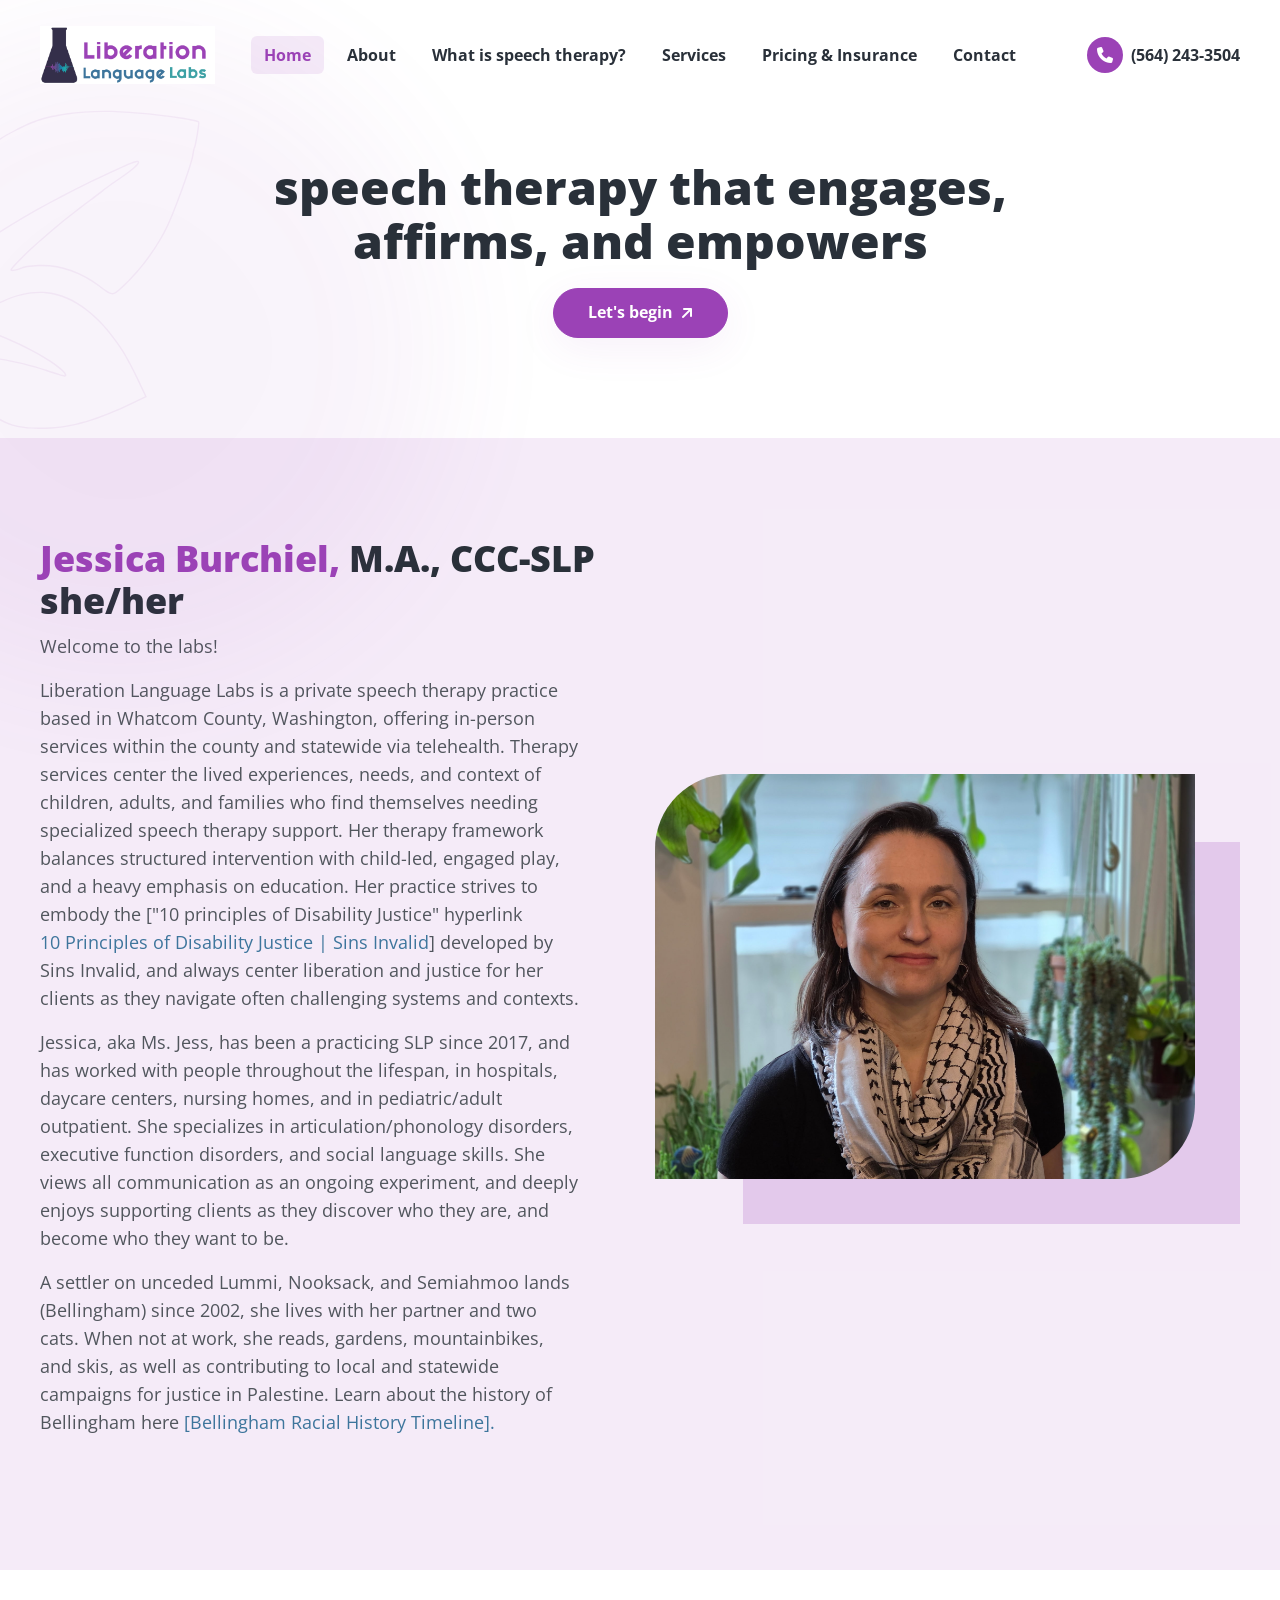
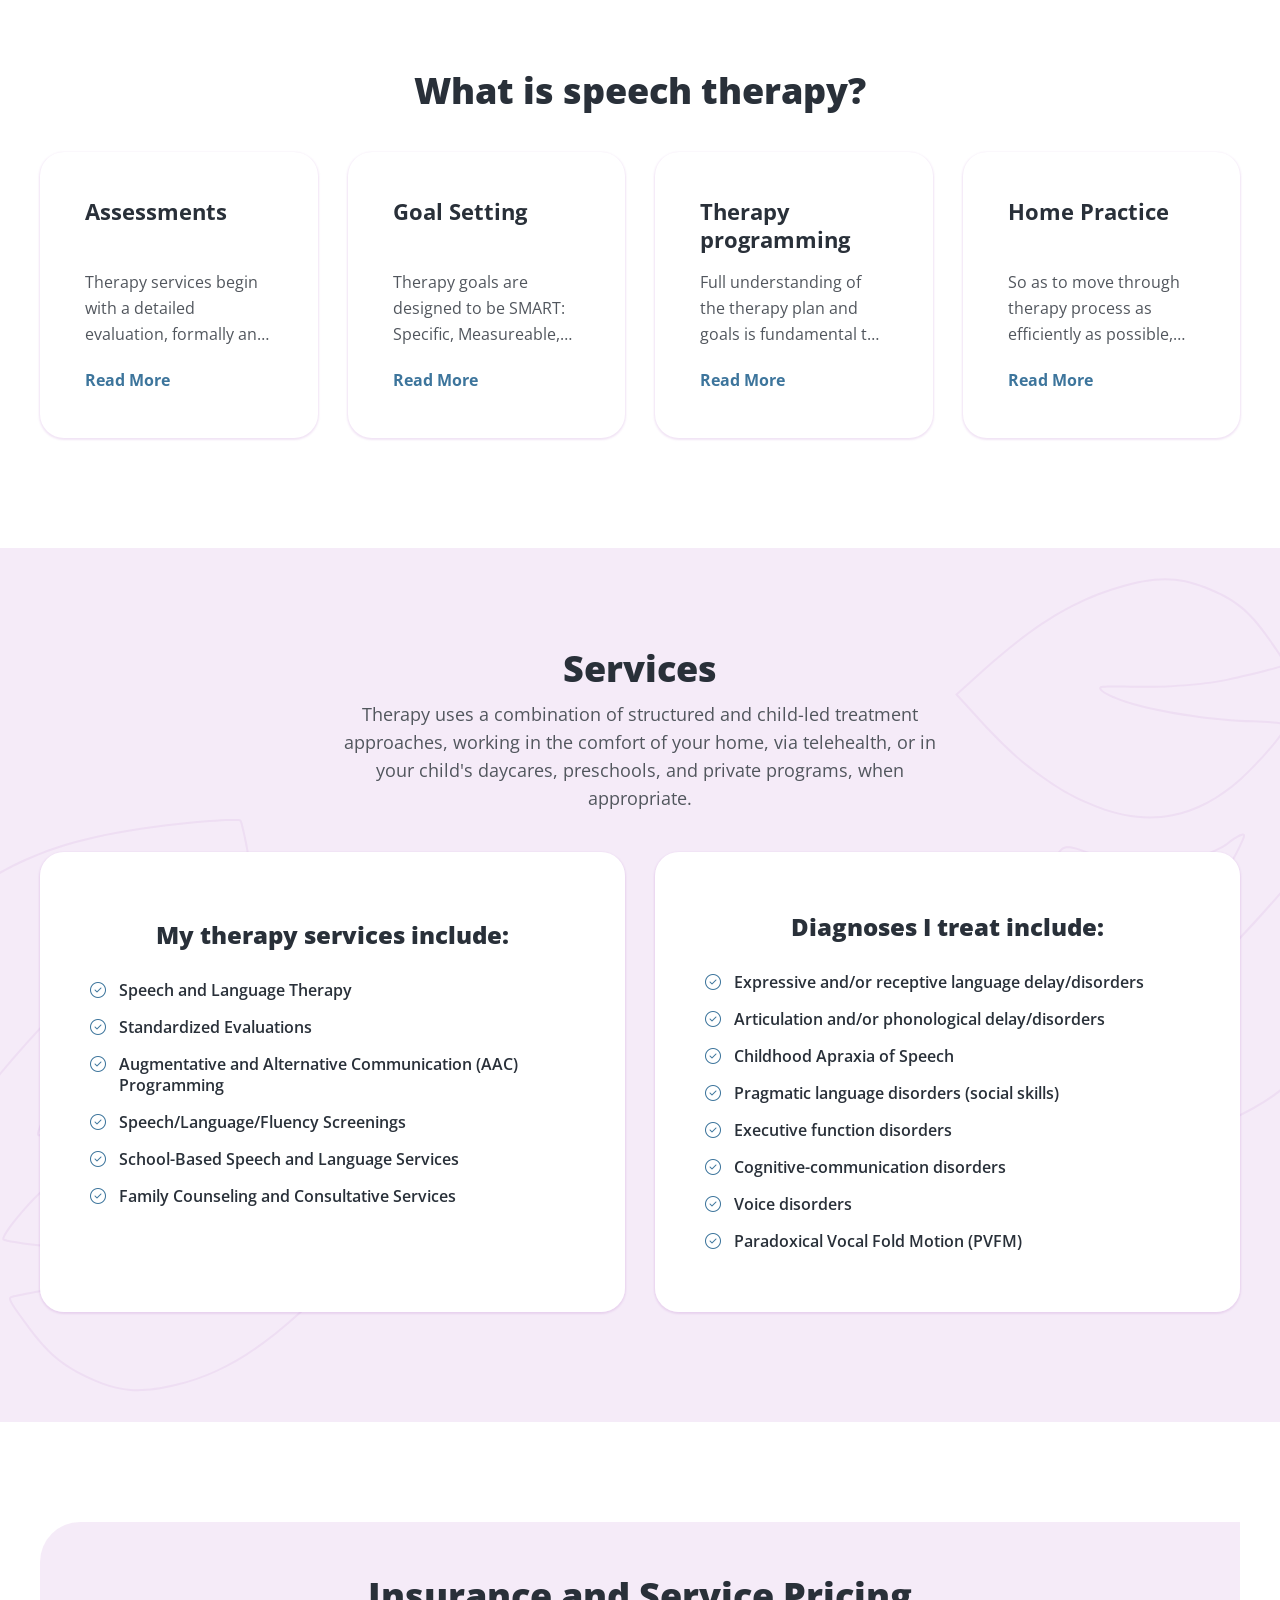
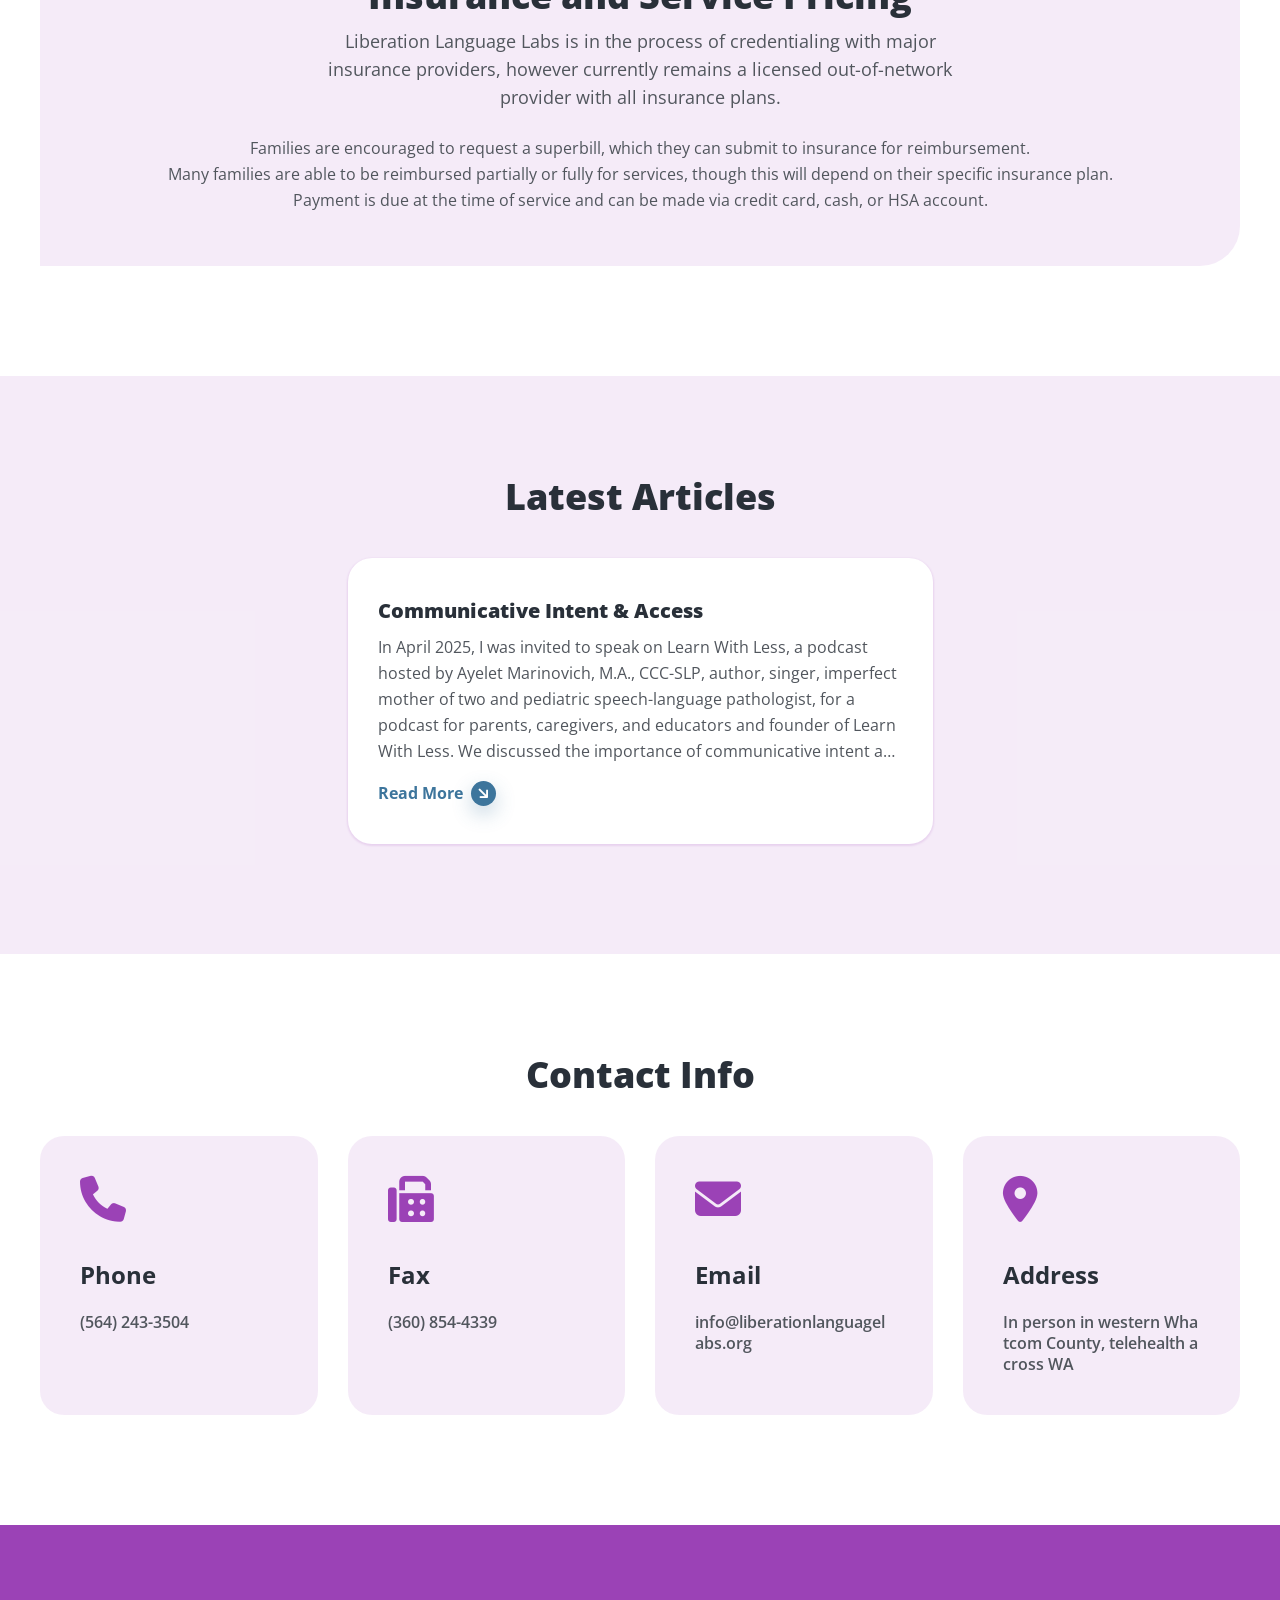
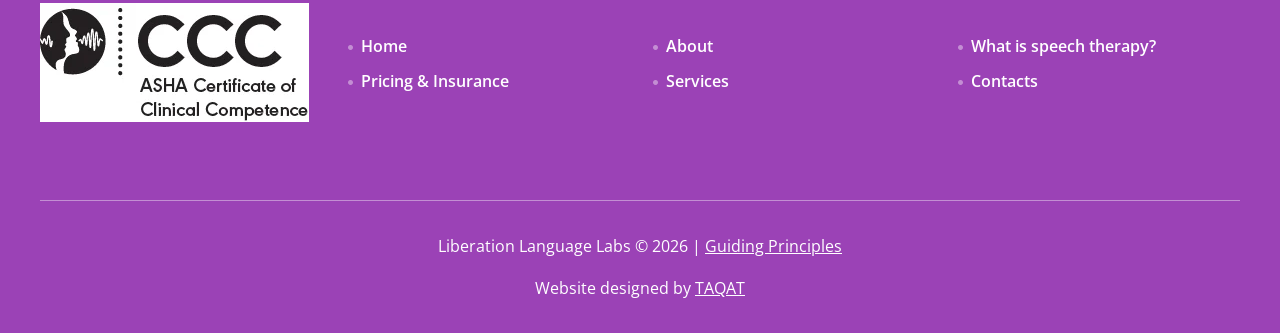
==== commit e0a35507: "revisions completed" ====
--- a/index.html
+++ b/index.html
@@ -6,7 +6,7 @@
   <meta name="viewport" content="width=device-width,initial-scale=1,shrink-to-fit=no">
   <meta http-equiv="x-ua-compatible" content="ie=edge">
   <title>Liberation Language Labs</title>
-  <link rel="icon" type="image/svg+xml" href="assets/images/site_logo/favourite_icon.svg">
+  <link rel="shortcut icon" href="assets/images/site_logo/favourite_icon.svg">
   <link rel="stylesheet" type="text/css" href="assets/css/bootstrap.min.css">
   <link rel="stylesheet" type="text/css" href="assets/css/fontawesome.min.css">
   <link rel="stylesheet" type="text/css" href="assets/css/style.min.css">
@@ -47,7 +47,7 @@
                     <a class="nav-link" href="./index.html#services">Services</a>
                   </li>
                   <li>
-                    <a class="nav-link" href="./index.html#pricing&insurance">Pricing & Insurance</a>
+                    <a class="nav-link" href="./index.html#pricing_insurance">Pricing & Insurance</a>
                   </li>
                   <li>
                     <a class="nav-link" href="./index.html#contact">Contact</a>
@@ -89,48 +89,18 @@
       <!-- Home Section -->
       <section class="hero_section decoration_wrapper" id="home">
         <div class="container">
-          <div class="row align-items-center">
-            <div class="col-lg-12">
-              <div class="hero_content_wrap">
-                <h1 class="heading_text">speech therapy that engages, affirms, and empowers</h1>
-                <!-- <ul class="info_list unordered_list_block mb-4">
-                  <li>
-                    <span class="info_icon">
-                      <i class="fa-light fa-circle-check"></i>
-                    </span>
-                    <span class="info_text">To empower themselves</span>
-                  </li>
-                  <li>
-                    <span class="info_icon">
-                      <i class="fa-light fa-circle-check"></i>
-                    </span>
-                    <span class="info_text">To understand the systems that we live in</span>
-                  </li>
-                  <li>
-                    <span class="info_icon">
-                      <i class="fa-light fa-circle-check"></i>
-                    </span>
-                    <span class="info_text">To work towards collective liberation</span>
-                  </li>
-                </ul> -->
-                <ul class="btns_group unordered_list">
-                  <li>
-                    <a class="btn btn-primary" href="#contact">
-                      <span class="btn_text" data-text="Let's get started">Let's get started</span>
-                      <span class="btn_icon">
-                        <i class="fa-solid fa-arrow-up-right"></i>
-                      </span>
-                    </a>
-                  </li>
-                </ul>
-              </div>
-            </div>
-            <!-- <div class="col-lg-6">
-              <div class="hero_image_wrap">
-                <img src="assets/images/hero/hero_image_1-min.png"
-                  alt="Liberation Language Labs – Psychotherapist Site Template">
-              </div>
-          </div> -->
+          <div class="hero_content_wrap">
+            <h1 class="heading_text text-center">speech therapy that engages, affirms, and empowers</h1>
+            <ul class="btns_group unordered_list justify-content-center">
+              <li>
+                <a class="btn btn-primary" href="#contact">
+                  <span class="btn_text" data-text="Let's begin">Let's begin</span>
+                  <span class="btn_icon">
+                    <i class="fa-solid fa-arrow-up-right"></i>
+                  </span>
+                </a>
+              </li>
+            </ul>
           </div>
         </div>
         <div class="decoration_item shape_blur_shadow"></div>
@@ -155,27 +125,34 @@
                 <div class="section_heading mb-4">
                   <h2 class="section_heading_text">
                     <mark>Jessica Burchiel,</mark>
-                    M.A., CCC-SLP \ (she/her)
+                    M.A., CCC-SLP <br />she/her
                   </h2>
+                  <p class="section_heading_description">Welcome to the labs!</p>
                   <p class="section_heading_description">
-                    Welcome to the labs! Liberation Language Labs was created in 2025 to be a place of constant
-                    experimentation, growth, and learning that centers the lived experiences, needs, and context of
-                    people who find themselves needing specialized speech therapy services. My practice strives to
-                    embody the 10 principles of Disability Justice, and answer the question: "What does it look like to
-                    center liberation and justice in the care we provide?"
+                    Liberation Language Labs is a private speech therapy practice based in Whatcom County, Washington,
+                    offering in-person services within the county and statewide via telehealth. Therapy services center
+                    the lived experiences, needs, and context of children, adults, and families who find themselves
+                    needing specialized speech therapy support. Her therapy framework balances structured intervention
+                    with child-led, engaged play, and a heavy emphasis on education. Her practice strives to embody the
+                    ["10 principles of Disability Justice" hyperlink <a
+                      href="https://sinsinvalid.org/10-principles-of-disability-justice" target="_blank">10 Principles
+                      of Disability Justice | Sins Invalid</a>]
+                    developed by Sins Invalid, and always center liberation and justice for her clients as they navigate
+                    often challenging systems and contexts.
                   </p>
                   <p class="section_heading_description">
-                    I have been a practicing SLP since 2017, and have worked with people throughout the lifespan, in
-                    hospitals, daycare centers, nursing homes, and in pediatric/adult outpatient. Along the way, I
-                    developed specializations in articulation disorders, executive function, challenges, and social
-                    language skills. I view all communication as an ongoing experiment, and I deeply enjoy supporting my
-                    clients as they discover who they are, and become who they want to be.
+                    Jessica, aka Ms. Jess, has been a practicing SLP since 2017, and has worked with people throughout
+                    the lifespan, in hospitals, daycare centers, nursing homes, and in pediatric/adult outpatient. She
+                    specializes in articulation/phonology disorders, executive function disorders, and social language
+                    skills. She views all communication as an ongoing experiment, and deeply enjoys supporting clients
+                    as they discover who they are, and become who they want to be.
                   </p>
                   <p class="section_heading_description">
-                    A settler on unceded Lummi, Nooksack, and Semiahmoo lands (Bellingham) since 2002, I live with my
-                    partner and two cats. When not at work, I read, garden, mountainbike, and ski, and contribute to
-                    local and statewide campaigns for justice in Palestine. Learn about the history of Bellingham here
-                    <a href="https://wp.wwu.edu/timeline" target="_blank">[Bellingham Racial History Timeline]</a>
+                    A settler on unceded Lummi, Nooksack, and Semiahmoo lands (Bellingham) since 2002, she lives with
+                    her partner and two cats. When not at work, she reads, gardens, mountainbikes, and skis, as well as
+                    contributing to local and statewide campaigns for justice in Palestine. Learn about the history of
+                    Bellingham here
+                    <a href="https://wp.wwu.edu/timeline" target="_blank">[Bellingham Racial History Timeline].</a>
                   </p>
                 </div>
               </div>
@@ -188,98 +165,69 @@
         <div class="container">
           <div class="section_heading text-center">
             <h2 class="section_heading_text">What is speech therapy?</h2>
-            <p class="section_heading_description mb-0">
-              structure meets child-led meets practical, real-world problem-solving
-            </p>
           </div>
           <div class="row justify-content-center">
             <!-- Item -->
-            <div class="col-lg-4 col-md-6 col-sm-6">
+            <div class="col-lg-3 col-md-6 col-sm-6">
               <div class="service_item">
                 <div class="item_contact">
                   <h3 class="item_title">Assessments</h3>
                   <input type="checkbox" id="read-more-toggle-1" class="read-more-input d-none">
                   <p>
-                    We begin with a detailed evaluation, formally and informally assessing areas of concern and areas of
-                    strength. My assessments are holistic and consider the whole person, their frustrations as well as
-                    their goals. This also serves to determine if we are a good relational fit, and I encourage all my
-                    clients to feel comfortable asking for a referral if they don't want to pursue services with me. I
-                    may also refer out to another specialist, such as an occupational therapist, mental health
-                    counselor, or ENT, prior to recommending a therapy program.
+                    Therapy services begin with a detailed evaluation, formally and informally assessing areas of
+                    concern and areas of strength. Assessments are collaborative and holistic, centered on the client's
+                    wants, needs, and frustrations. Evaluations also serve to determine if there is a good
+                    client-therapist relational fit. A referral to another specialist, such as an audiologist,
+                    occupational therapist, mental health counselor, or ENT, may be recommended prior to initiating a
+                    therapy program.
                   </p>
                   <label for="read-more-toggle-1" class="read-more-btn"></label>
                 </div>
               </div>
             </div>
             <!-- Item -->
-            <div class="col-lg-4 col-md-6 col-sm-6">
+            <div class="col-lg-3 col-md-6 col-sm-6">
               <div class="service_item">
                 <div class="item_contact">
                   <h3 class="item_title">Goal Setting</h3>
                   <input type="checkbox" id="read-more-toggle-2" class="read-more-input d-none">
                   <p>
-                    I strive to always make goals that are SMART: Specific, Measureable, Achievable, Relevant, and
-                    Timely. Therapy goals are determined collaboratively, and chosen so that they have the greatest
-                    positive impact on communication, growth, and personal agency.
+                    Therapy goals are designed to be SMART: Specific, Measureable, Achievable, Relevant, and Timely.
+                    Therapy goals are determined collaboratively, and chosen so that they have the greatest positive
+                    impact on communication, growth, and personal agency.
                   </p>
                   <label for="read-more-toggle-2" class="read-more-btn"></label>
                 </div>
               </div>
             </div>
             <!-- Item -->
-            <div class="col-lg-4 col-md-6 col-sm-6">
+            <div class="col-lg-3 col-md-6 col-sm-6">
               <div class="service_item">
                 <div class="item_contact">
                   <h3 class="item_title">Therapy programming</h3>
                   <input type="checkbox" id="read-more-toggle-3" class="read-more-input d-none">
                   <p>
-                    My goal is to ensure that everyone involved understands what we're working on, why we're working on
-                    it, and how we're working on it. Therapy sessions are 45 minutes long, one to three times per week,
-                    depending on scheduling availability.
+                    Full understanding of the therapy plan and goals is fundamental to client motivation and consent.
+                    Clients should understand what is being targeted, why goals were chosen, and the overall prognosis
+                    for improvement. Therapy sessions are 40 minutes long, scheduled once weekly or up to three times
+                    per week, depending on scheduling availability.
                   </p>
                   <label for="read-more-toggle-3" class="read-more-btn"></label>
                 </div>
               </div>
             </div>
             <!-- Item -->
-            <div class="col-lg-4 col-md-6 col-sm-6">
+            <div class="col-lg-3 col-md-6 col-sm-6">
               <div class="service_item">
                 <div class="item_contact">
                   <h3 class="item_title">Home Practice</h3>
                   <input type="checkbox" id="read-more-toggle-4" class="read-more-input d-none">
                   <p>
-                    My goal is to move through the therapy process as efficiently as possible, and so to that end, daily
-                    practice is an expected component of every therapy plan.
+                    So as to move through therapy process as efficiently as possible, daily home practice is an expected
+                    component of every therapy plan. Home practice is designed to be easy, fast, and to maintain the
+                    progress made in individual therapy sessions over the course of the week.
                   </p>
                   <label for="read-more-toggle-4" class="read-more-btn"></label>
-                </div>
-              </div>
-            </div>
-            <!-- Item -->
-            <div class="col-lg-4 col-md-6 col-sm-6">
-              <div class="service_item">
-                <div class="item_contact">
-                  <h3 class="item_title">Progress Monitoring</h3>
-                  <input type="checkbox" id="read-more-toggle-5" class="read-more-input d-none">
-                  <p>Regular assessments are conducted to monitor progress. Based on progress, adjustments to the
-                    therapy plan are made. Ongoing feedback helps keep the therapy on track and ensures goals are being
-                    met.
-                  </p>
-                  <label for="read-more-toggle-5" class="read-more-btn"></label>
-                </div>
-              </div>
-            </div>
-            <!-- Item -->
-            <div class="col-lg-4 col-md-6 col-sm-6">
-              <div class="service_item">
-                <div class="item_contact">
-                  <h3 class="item_title">Generalisation</h3>
-                  <input type="checkbox" id="read-more-toggle-6" class="read-more-input d-none">
-                  <p>The final goal is to ensure that improvements in speech and language skills are carried over into
-                    everyday life. This involves practicing communication in real-life situations outside of therapy
-                    sessions.
-                  </p>
-                  <label for="read-more-toggle-6" class="read-more-btn"></label>
                 </div>
               </div>
             </div>
@@ -291,9 +239,11 @@
         <div class="container">
           <div class="section_heading text-center">
             <h2 class="section_heading_text">Services</h2>
-            <p class="section_heading_description mb-0">I use a combination of structured and child-led treatment
-              approaches, in the comfort of your own home, via telehealth, in your child's daycares, preschools, and
-              private programs, when appropriate</p>
+            <p class="section_heading_description mb-0">
+              Therapy uses a combination of structured and child-led treatment approaches, working in the comfort of
+              your home, via telehealth, or in your child's daycares, preschools, and private programs, when
+              appropriate.
+            </p>
           </div>
           <div class="row gx-4">
             <div class="col-12 col-md-6">
@@ -407,15 +357,21 @@
         </div>
       </section>
       <!-- Insurance and Service Pricing Section -->
-      <section class="service_section section_space_lg" id="pricing&insurance">
+      <section class="service_section section_space_lg" id="pricing_insurance">
         <div class="container">
           <div class="section_heading text-center mb-0">
             <div class="office_hour_list bg_primary_light">
               <h2 class="section_heading_text">Insurance and Service Pricing</h2>
-              <p class="section_heading_description mb-4">Currently I do not take insurance, as I am private pay only.
-                Sliding scale options are available upon request</p>
-              <p class="section_heading_description text-md mb-0 fs-6">I am in the process of credentialing with major
-                insurance providers including Premera, Regence, and Molina.
+              <p class="section_heading_description mb-4">
+                Liberation Language Labs is in the process of credentialing with major insurance providers, however
+                currently remains a licensed out-of-network provider with all insurance plans.
+              </p>
+              <p class="text-md mb-0 fs-6 lh-md lh-md-lg">
+                Families are encouraged to request a superbill, which they can submit to insurance for
+                reimbursement.<br />
+                Many families are able to be reimbursed partially or fully for services, though this will depend on
+                their specific insurance plan.<br />
+                Payment is due at the time of service and can be made via credit card, cash, or HSA account.
               </p>
             </div>
 
@@ -431,82 +387,96 @@
           </div>
         </div>
       </section> -->
+      <!-- Blog Section -->
+      <section class="blog_section section_space_lg bg_primary_light">
+        <div class="container">
+          <div class="section_heading text-center">
+            <h2 class="section_heading_text">Latest Articles</h2>
+          </div>
+          <div class="row justify-content-center">
+            <div class="col-md-6 col-sm-6">
+              <div class="blog_item">
+                <!-- <div class="blog_image">
+                  <a class="blog_image_wrap" href="blog_details.html">
+                    <img src="assets/images/blogs/blog_image_1-min.jpg"
+                      alt="Talking Minds - The pros and cons of group psychotherapy">
+                  </a>
+                </div> -->
+                <div class="blog_content">
+                  <h3 class="item_title">Communicative Intent & Access</h3>
+                  <input type="checkbox" id="read-more-blog-1" class="read-more-input d-none">
+                  <p>
+                    In April 2025, I was invited to speak on Learn With Less, a podcast hosted by Ayelet Marinovich,
+                    M.A., CCC-SLP, author, singer, imperfect mother of two and pediatric speech-language pathologist,
+                    for a podcast for parents, caregivers, and educators and founder of Learn With Less. We discussed
+                    the importance of communicative intent and access to communication as a human right. Check out the
+                    episode here!<br />
+                    <a href="https://podscan.fm/podcasts/learn-with-less/episodes/what-gets-in-the-way-of-recognizing-that-all-communication-has-value-an-episode-with-jess-burchiel-ma-ccc-slp"
+                      target="_blank">What Gets In The Way of Recognizing That All Communication Has Value? An episode
+                      with Jess Burchiel, M.A., CCC-SLP - Learn With Less - Podcast Episode - Podscan.fm</a>
+                  </p>
+                  <label for="read-more-blog-1" class="read-more-btn d-flex">
+                    <div class="btn-link">
+                      <span class="btn_icon">
+                        <i class="fa-solid fa-arrow-down-right"></i>
+                      </span>
+                    </div>
+                  </label>
+                </div>
+              </div>
+            </div>
+          </div>
+        </div>
+      </section>
       <!-- Contact Section -->
       <section class="contact_section section_space_lg" id="contact">
         <div class="container">
-          <div class="row align-items-center justify-content-lg-between">
-            <div class="col-lg-5">
-              <div class="section_heading mb-lg-5">
-                <h2 class="section_heading_text">Contact Info</h2>
-                <p class="section_heading_description mb-0">If you are going to use a passage of Lorem Ipsum, you
-                  need to be sure there isn't anything embarrassing</p>
-              </div>
-              <div class="row">
-                <div class="col-md-6 col-sm-6">
-                  <ul class="contact_info_list unordered_list_block">
-                    <li>
-                      <div class="item_icon">
-                        <i class="fa-solid fa-phone"></i>
-                      </div>
-                      <div class="item_content">
-                        <h3 class="item_title">Phone Number</h3>
-                        <p class="item_info mb-0">(564) 243-3504</p>
-                      </div>
-                    </li>
-                    <li>
-                      <div class="item_icon">
-                        <i class="fa-solid fa-fax"></i>
-                      </div>
-                      <div class="item_content">
-                        <h3 class="item_title">Fax</h3>
-                        <p class="item_info mb-0">(360) 854-4339</p>
-                      </div>
-                    </li>
+          <div class="section_heading text-center">
+            <h2 class="section_heading_text">Contact Info</h2>
+          </div>
+          <div class="contact_infobox_wrapper row justify-content-center">
+            <div class="col-lg-3 col-md-6 col-sm-6">
+              <div class="contact_info_box">
+                <div class="item_icon"><i class="fa-solid fa-phone"></i></div>
+                <div class="item_contact">
+                  <h3 class="item_title">Phone</h3>
+                  <ul class="info_list unordered_list_block">
+                    <li><span class="info_text">(564) 243-3504</span></li>
                   </ul>
                 </div>
-                <div class="col-md-6 col-sm-6">
-                  <ul class="contact_info_list unordered_list_block">
-                    <li>
-                      <div class="item_icon">
-                        <i class="fa-solid fa-envelope"></i>
-                      </div>
-                      <div class="item_content">
-                        <h3 class="item_title">Email</h3>
-                        <p class="item_info mb-0">info@liberationlanguagelabs.org</p>
-                      </div>
-                    </li>
-                    <li>
-                      <div class="item_icon">
-                        <i class="fa-solid fa-location-dot"></i>
-                      </div>
-                      <div class="item_content">
-                        <h3 class="item_title">Location</h3>
-                        <p class="item_info mb-0">In person whatcom county, Telehealth washington state</p>
-                      </div>
-                    </li>
+              </div>
+            </div>
+            <div class="col-lg-3 col-md-6 col-sm-6">
+              <div class="contact_info_box">
+                <div class="item_icon"><i class="fa-solid fa-fax"></i></div>
+                <div class="item_contact">
+                  <h3 class="item_title">Fax</h3>
+                  <ul class="info_list unordered_list_block">
+                    <li><span class="info_text">(360) 854-4339</span></li>
                   </ul>
                 </div>
               </div>
-              <div class="office_hour_list bg_primary_light mt-5">
-                <h3 class="area_title">Working Time</h3>
-                <ul class="unordered_list_block">
-                  <li>
-                    <span>Monday - Friday</span>
-                    <span>8 am - 5 pm</span>
-                  </li>
-                  <li>
-                    <span>Saturday - Sunday</span>
-                    <span>9 am - 2 pm</span>
-                  </li>
-                </ul>
-              </div>
-            </div>
-            <div class="col-lg-6">
-              <div class="gmap_canvas">
-                <iframe
-                  src="https://www.google.com/maps/embed?pb=!1m18!1m12!1m3!1d2695396.545552645!2d-126.73100352601817!3d48.720326849574185!2m3!1f0!2f0!3f0!3m2!1i1024!2i768!4f13.1!3m3!1m2!1s0x5485170bb49ea28b%3A0x3f1f5b2d6cd7b1ab!2sWhatcom%20County%2C%20WA%2C%20USA!5e0!3m2!1sen!2s!4v1775649287575!5m2!1sen!2s"
-                  loading="lazy">
-                </iframe>
+            </div>
+            <div class="col-lg-3 col-md-6 col-sm-6">
+              <div class="contact_info_box">
+                <div class="item_icon"><i class="fa-solid fa-envelope"></i></div>
+                <div class="item_contact">
+                  <h3 class="item_title">Email</h3>
+                  <ul class="info_list unordered_list_block">
+                    <li><span class="info_text">info@liberationlanguagelabs.org</span></li>
+                  </ul>
+                </div>
+              </div>
+            </div>
+            <div class="col-lg-3 col-md-6 col-sm-6">
+              <div class="contact_info_box">
+                <div class="item_icon"><i class="fa-solid fa-location-dot"></i></div>
+                <div class="item_contact">
+                  <h3 class="item_title">Address</h3>
+                  <ul class="info_list unordered_list_block">
+                    <li><span class="info_text">In person in western Whatcom County, telehealth across WA</span></li>
+                  </ul>
+                </div>
               </div>
             </div>
           </div>
@@ -520,14 +490,14 @@
             <div class="col-lg-3">
               <div class="site_logo">
                 <a class="site_link" href="./index.html#home">
-                  <img src="assets/images/site_logo/site_logo_white.png"
+                  <img src="assets/images/site_logo/site_logo_white.webp"
                     alt="Site Logo – Liberation Language Labs – Psychotherapist Site Template">
                 </a>
               </div>
             </div>
-            <div class="col-lg-6">
+            <div class="col-lg-9">
               <ul class="info_list unordered_list justify-content-center row">
-                <li class="col col-lg-4">
+                <li class="col-auto col-lg-4">
                   <a href="./index.html#home">
                     <span class="info_icon">
                       <i class="fa-solid fa-circle"></i>
@@ -535,7 +505,7 @@
                     <span class="info_text">Home</span>
                   </a>
                 </li>
-                <li class="col col-lg-4">
+                <li class="col-auto col-lg-4">
                   <a href="./index.html#about">
                     <span class="info_icon">
                       <i class="fa-solid fa-circle"></i>
@@ -543,23 +513,23 @@
                     <span class="info_text">About</span>
                   </a>
                 </li>
-                <li class="col col-lg-4">
+                <li class="col-auto col-lg-4">
                   <a href="./index.html#speech_therapy">
                     <span class="info_icon">
                       <i class="fa-solid fa-circle"></i>
                     </span>
-                    <span class="info_text">Speech Therapy</span>
+                    <span class="info_text">What is speech therapy?</span>
                   </a>
                 </li>
-                <li class="col col-lg-4">
-                  <a href="./index.html#pricing&insurance">
+                <li class="col-auto col-lg-4">
+                  <a href="./index.html#pricing_insurance">
                     <span class="info_icon">
                       <i class="fa-solid fa-circle"></i>
                     </span>
                     <span class="info_text">Pricing & Insurance</span>
                   </a>
                 </li>
-                <li class="col col-lg-4">
+                <li class="col-auto col-lg-4">
                   <a href="./index.html#services">
                     <span class="info_icon">
                       <i class="fa-solid fa-circle"></i>
@@ -567,36 +537,12 @@
                     <span class="info_text">Services</span>
                   </a>
                 </li>
-                <li class="col col-lg-4">
+                <li class="col-auto col-lg-4">
                   <a href="./index.html#contact">
                     <span class="info_icon">
                       <i class="fa-solid fa-circle"></i>
                     </span>
                     <span class="info_text">Contacts</span>
-                  </a>
-                </li>
-              </ul>
-            </div>
-            <div class="col-lg-3">
-              <ul class="social_links unordered_list justify-content-center justify-content-lg-end">
-                <li>
-                  <a href="#!">
-                    <i class="fa-brands fa-facebook-f"></i>
-                  </a>
-                </li>
-                <li>
-                  <a href="#!">
-                    <i class="fa-brands fa-instagram"></i>
-                  </a>
-                </li>
-                <li>
-                  <a href="#!">
-                    <i class="fa-brands fa-twitter"></i>
-                  </a>
-                </li>
-                <li>
-                  <a href="#!">
-                    <i class="fa-brands fa-whatsapp"></i>
                   </a>
                 </li>
               </ul>
--- a/assets/css/style.min.css
+++ b/assets/css/style.min.css
@@ -798,12 +798,12 @@
   justify-content: center;
   -webkit-transition: var(--bs-transition);
   transition: var(--bs-transition);
-  background-color: var(--bs-primary);
+  background-color: var(--bs-secondary);
   border-radius: var(--bs-border-radius-pill);
-  -webkit-box-shadow: 0 8px 20px 0 rgba(155, 66, 182, 0.3);
-  box-shadow: 0 8px 20px 0 rgba(155, 66, 182, 0.3);
-}
-.btn-link:hover {
+  -webkit-box-shadow: 0 8px 20px 0 rgba(61, 117, 156, 0.3);
+  box-shadow: 0 8px 20px 0 rgba(61, 117, 156, 0.3);
+}
+/* .btn-link:hover {
   color: var(--bs-primary);
 }
 .btn-link:hover .btn_text:before {
@@ -812,7 +812,7 @@
 .btn-link:hover .btn_icon {
   -webkit-transform: translateX(4px);
   transform: translateX(4px);
-}
+} */
 .btn_reply {
   line-height: 1;
   font-size: 16px;
@@ -1637,9 +1637,6 @@
 .mobile_menu_btn i {
   font-weight: 700;
 }
-.site_logo img {
-  height: 60px;
-}
 .main_menu {
   padding: 0;
 }
@@ -1865,7 +1862,7 @@
   font-size: 54px;
   font-weight: 800;
   line-height: 60px;
-  margin-bottom: 20px;
+  margin-bottom: 30px;
 }
 .hero_section p {
   max-width: 520px;
@@ -1952,6 +1949,11 @@
   font-weight: 700;
   line-height: 30px;
   margin-bottom: 20px;
+  min-height: 60px;
+  display: -webkit-box;
+  -webkit-line-clamp: 2;
+  -webkit-box-orient: vertical;
+  overflow: hidden;
 }
 .service_item p {
   margin-bottom: 30px;
@@ -1961,18 +1963,45 @@
   overflow: hidden;
   transition: all 0.3s ease;
 }
-.service_item .read-more-btn::before {
+.read-more-btn::before {
   content: "Read More";
   color: var(--bs-secondary);
   font-weight: bold;
   cursor: pointer;
   display: block;
-}
-.service_item .read-more-input:checked ~ p {
+
+  background-image: linear-gradient(var(--bs-primary), var(--bs-primary));
+  background-position: 0% 100%;
+  background-repeat: no-repeat;
+  background-size: 0% 1px;
+  transition:
+    background-size 0.6s cubic-bezier(0.1, 0.75, 0.25, 1),
+    color 0.3s ease;
+}
+.read-more-input:checked ~ p {
   -webkit-line-clamp: unset;
 }
-.service_item .read-more-input:checked ~ .read-more-btn::before {
+.read-more-btn {
+  cursor: pointer;
+}
+.read-more-input:checked ~ .read-more-btn::before {
   content: "Read Less";
+}
+.read-more-input:hover ~ .read-more-btn::before {
+  color: var(--bs-primary);
+  background-size: 100% 1px;
+}
+.read-more-input:hover ~ .read-more-btn .btn-link .btn_icon {
+  background-color: var(--bs-primary);
+  -webkit-transform: translateX(4px);
+  transform: translateX(4px);
+}
+.read-more-input:checked ~ .read-more-btn .btn-link .btn_icon {
+  rotate: 180deg;
+}
+.read-more-input:checked:hover ~ .read-more-btn .btn-link .btn_icon {
+  -webkit-transform: translateX(-4px);
+  transform: translateX(-4px);
 }
 .team_item {
   overflow: hidden;
@@ -2422,6 +2451,10 @@
 }
 .blog_item p {
   margin-bottom: 23px;
+  display: -webkit-box;
+  -webkit-line-clamp: 5;
+  -webkit-box-orient: vertical;
+  overflow: hidden;
 }
 .blog_item_small {
   display: -webkit-box;
@@ -2823,6 +2856,9 @@
   line-height: 30px;
   margin-bottom: 22px;
 }
+.contact_info_box .info_list {
+  min-height: 63px;
+}
 .contact_info_box .info_list > li {
   color: #51565d;
 }
@@ -2918,6 +2954,9 @@
   .hero_section .heading_text {
     font-size: 48px;
     line-height: 54px;
+    max-width: 733px;
+    margin: auto;
+    margin-bottom: 20px;
   }
   .hero_section p {
     max-width: 490px;
@@ -3046,7 +3085,7 @@
   .hero_section .heading_text {
     font-size: 40px;
     line-height: 44px;
-    margin-bottom: 10px;
+    margin-bottom: 15px;
   }
   .hero_image_wrap {
     padding: 30px;
@@ -3588,9 +3627,6 @@
   }
 }
 @media screen and (max-width: 375px) {
-  .site_header .site_logo {
-    margin-right: -50px;
-  }
   .hero_section .heading_text {
     font-size: 30px;
     line-height: 36px;
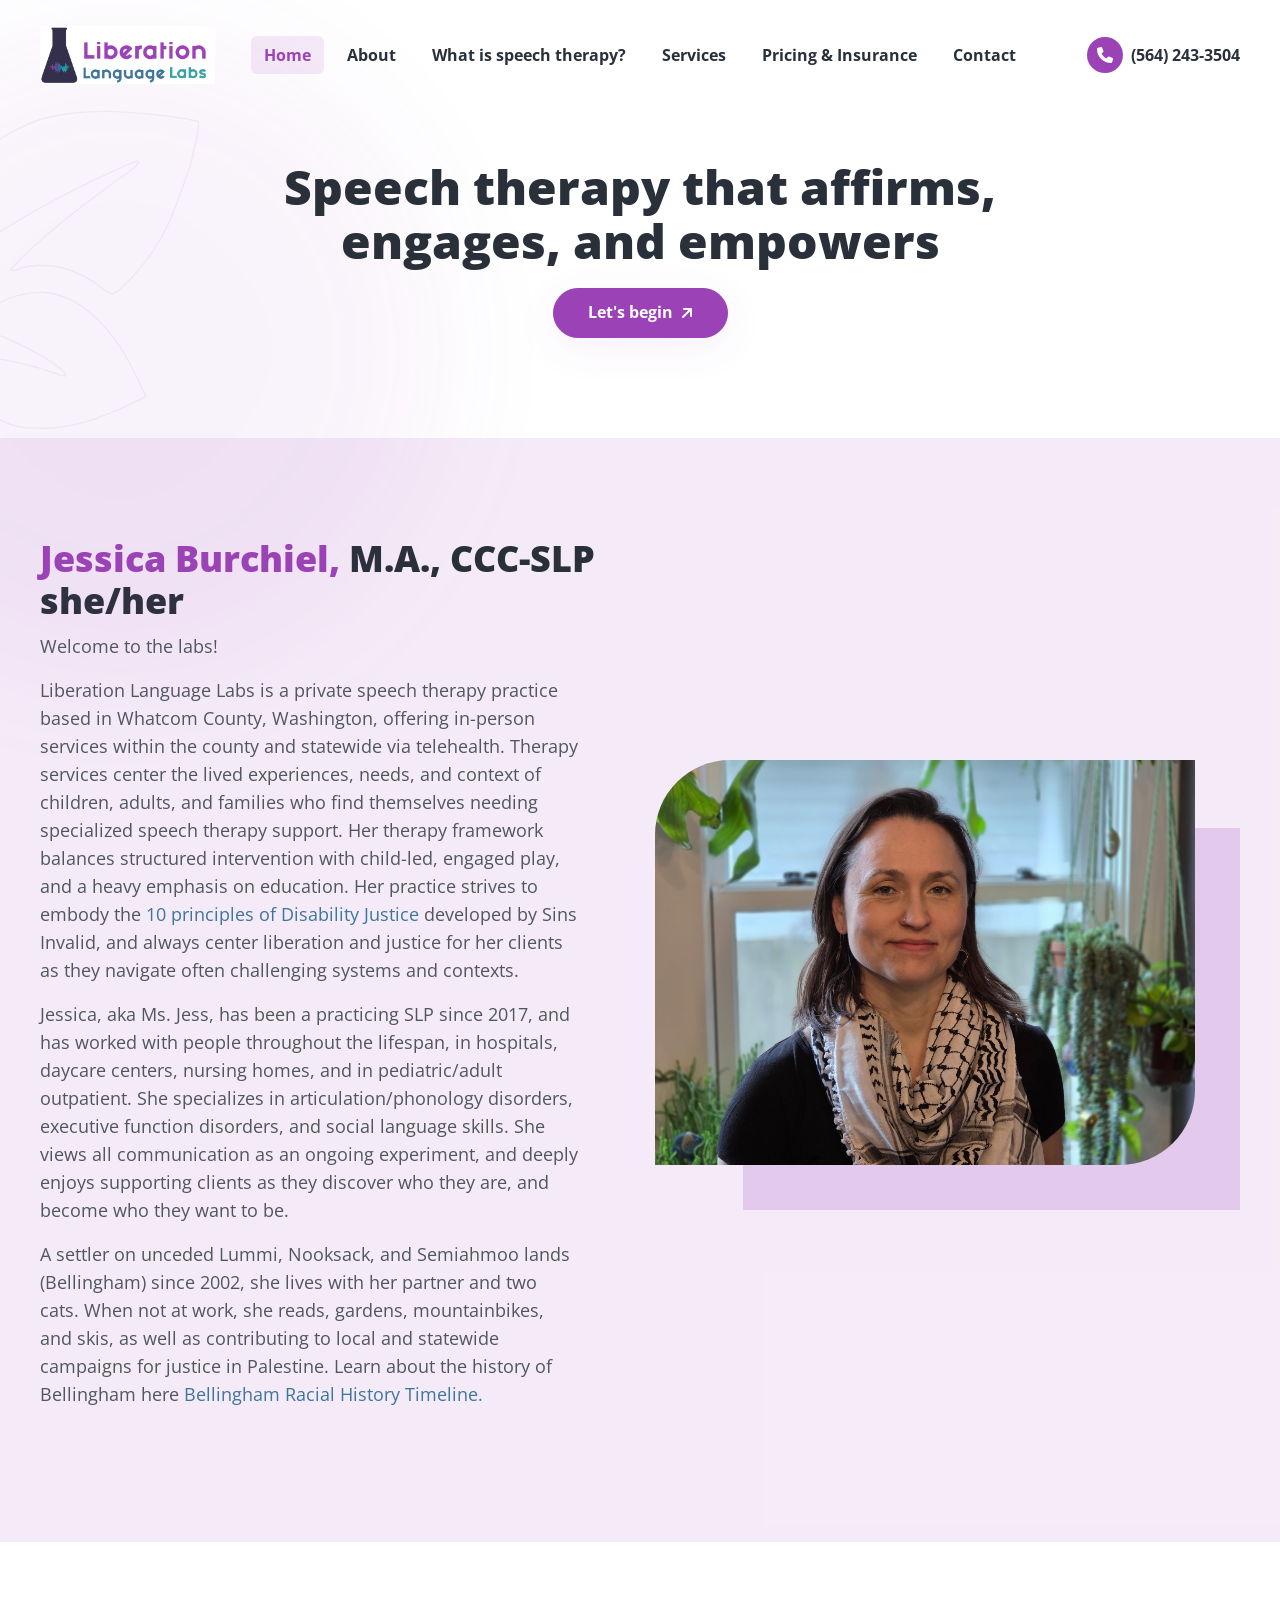
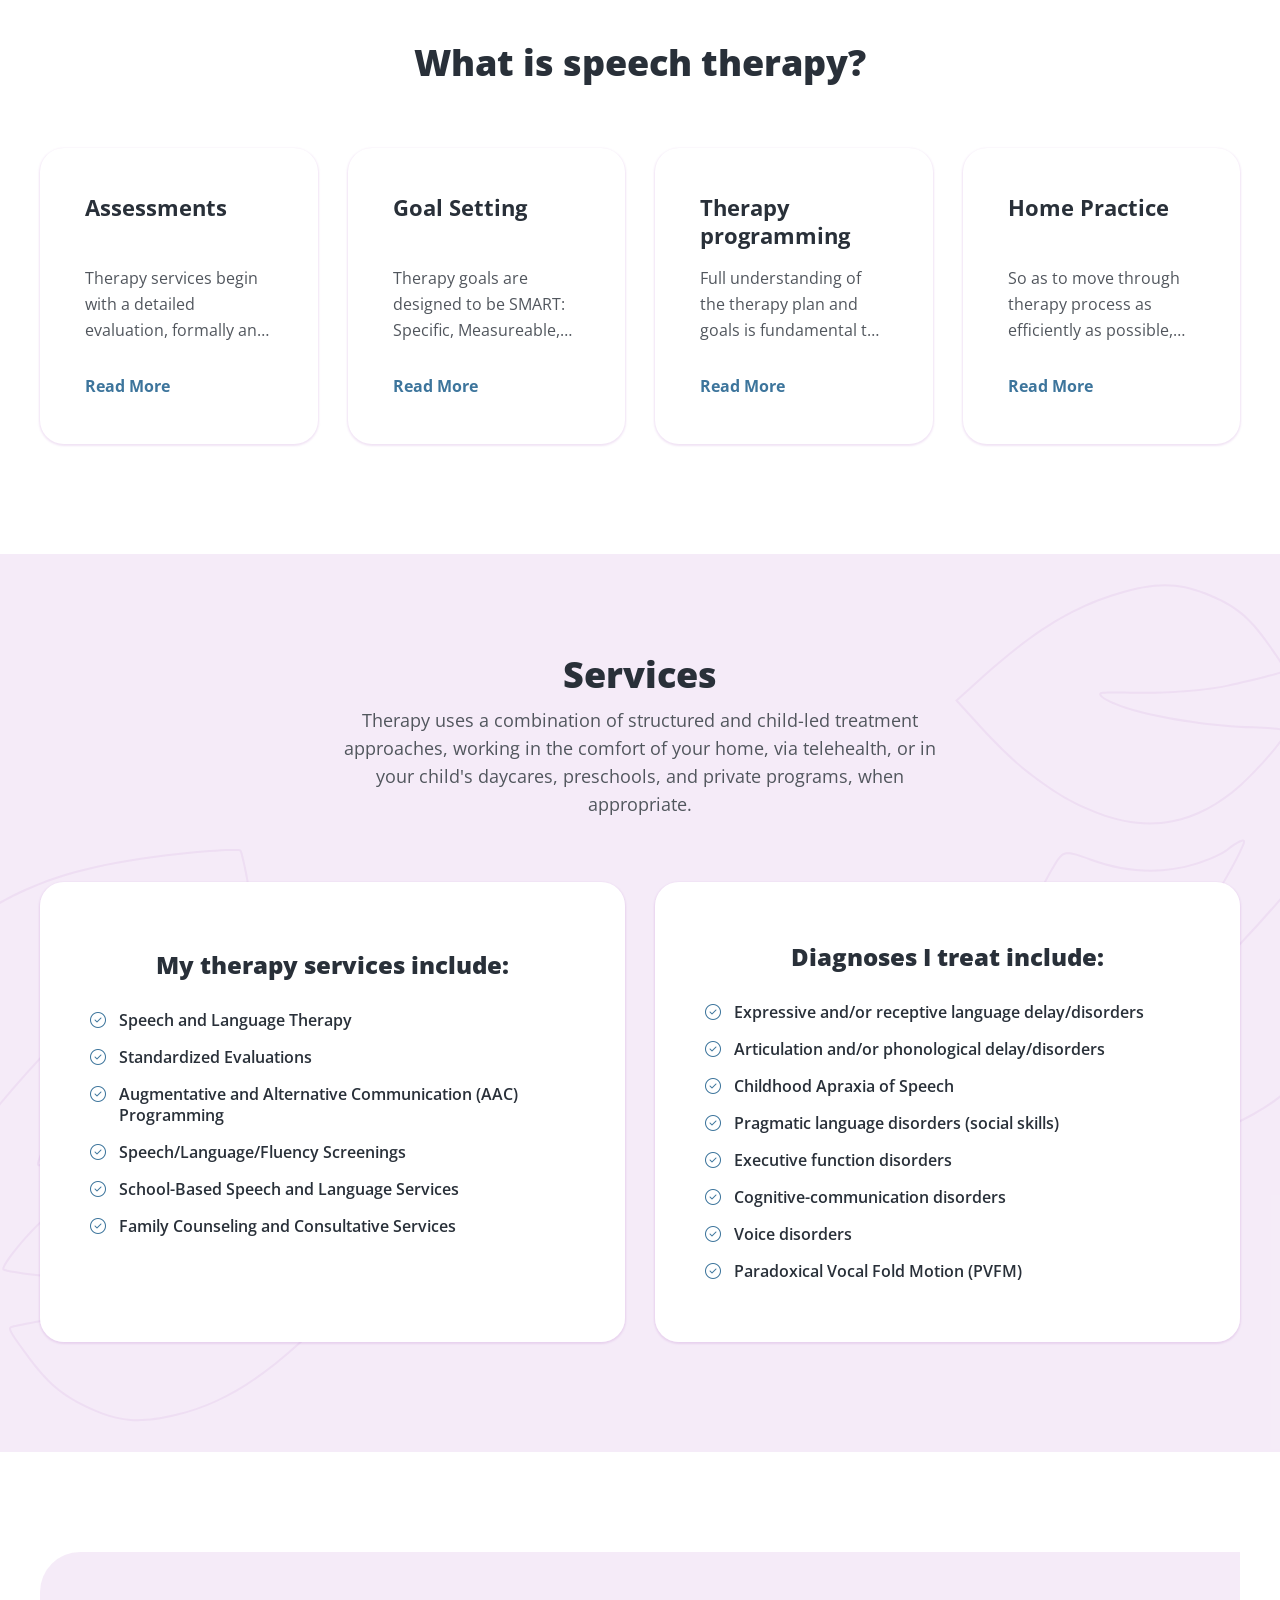
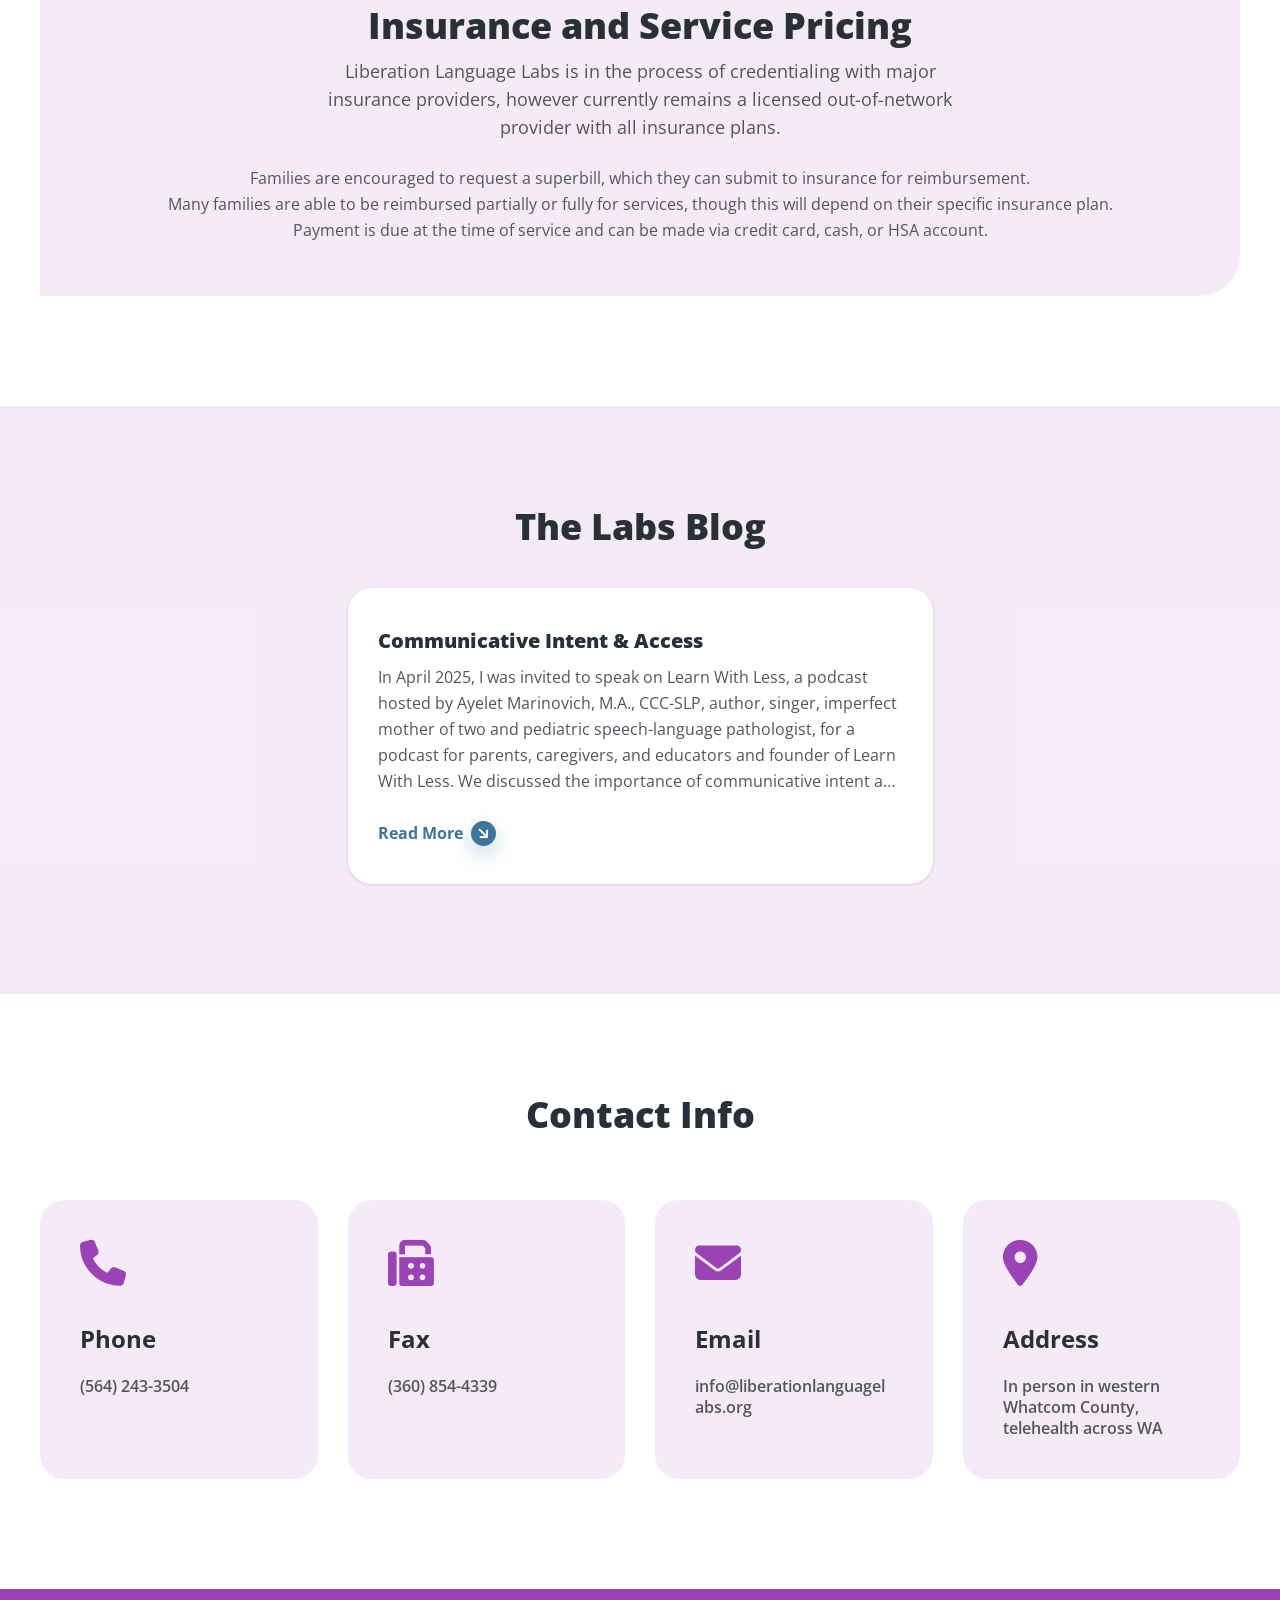
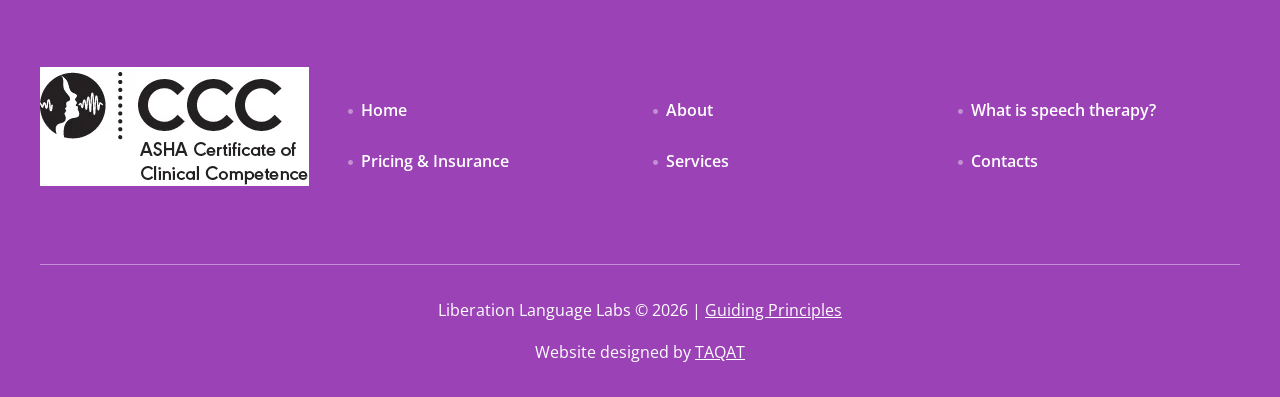
==== commit d9eca4b1: "optimized for mobile" ====
--- a/index.html
+++ b/index.html
@@ -90,23 +90,20 @@
       <section class="hero_section decoration_wrapper" id="home">
         <div class="container">
           <div class="hero_content_wrap">
-            <h1 class="heading_text text-center">speech therapy that engages, affirms, and empowers</h1>
-            <ul class="btns_group unordered_list justify-content-center">
-              <li>
-                <a class="btn btn-primary" href="#contact">
-                  <span class="btn_text" data-text="Let's begin">Let's begin</span>
-                  <span class="btn_icon">
-                    <i class="fa-solid fa-arrow-up-right"></i>
-                  </span>
-                </a>
-              </li>
-            </ul>
+            <h1 class="heading_text text-center">Speech therapy that affirms, engages, and empowers</h1>
+            <div class="d-flex flex-wrap justify-content-center gap-3">
+              <a class="btn btn-primary" href="#contact">
+                <span class="btn_text" data-text="Let's begin">Let's begin</span>
+                <span class="btn_icon">
+                  <i class="fa-solid fa-arrow-up-right"></i>
+                </span>
+              </a>
+            </div>
           </div>
         </div>
         <div class="decoration_item shape_blur_shadow"></div>
         <div class="decoration_item shape_leaf">
-          <img src="assets/images/shapes/shape_leaf_left_top.svg"
-            alt="Shape Leaf - Liberation Language Labs - Psychotherapist Site Template">
+          <img src="assets/images/shapes/shape_leaf_left_top.svg" alt="Shape Leaf - Liberation Language Labs">
         </div>
       </section>
       <!-- About Section -->
@@ -134,10 +131,9 @@
                     the lived experiences, needs, and context of children, adults, and families who find themselves
                     needing specialized speech therapy support. Her therapy framework balances structured intervention
                     with child-led, engaged play, and a heavy emphasis on education. Her practice strives to embody the
-                    ["10 principles of Disability Justice" hyperlink <a
-                      href="https://sinsinvalid.org/10-principles-of-disability-justice" target="_blank">10 Principles
-                      of Disability Justice | Sins Invalid</a>]
-                    developed by Sins Invalid, and always center liberation and justice for her clients as they navigate
+                    <a href="https://sinsinvalid.org/10-principles-of-disability-justice" target="_blank">10 principles
+                      of Disability Justice</a> developed by Sins Invalid, and always center liberation and justice for
+                    her clients as they navigate
                     often challenging systems and contexts.
                   </p>
                   <p class="section_heading_description">
@@ -152,7 +148,7 @@
                     her partner and two cats. When not at work, she reads, gardens, mountainbikes, and skis, as well as
                     contributing to local and statewide campaigns for justice in Palestine. Learn about the history of
                     Bellingham here
-                    <a href="https://wp.wwu.edu/timeline" target="_blank">[Bellingham Racial History Timeline].</a>
+                    <a href="https://wp.wwu.edu/timeline" target="_blank">Bellingham Racial History Timeline.</a>
                   </p>
                 </div>
               </div>
@@ -166,9 +162,9 @@
           <div class="section_heading text-center">
             <h2 class="section_heading_text">What is speech therapy?</h2>
           </div>
-          <div class="row justify-content-center">
+          <div class="row justify-content-center g-4">
             <!-- Item -->
-            <div class="col-lg-3 col-md-6 col-sm-6">
+            <div class="col-12 col-sm-6 col-md-6 col-lg-3">
               <div class="service_item">
                 <div class="item_contact">
                   <h3 class="item_title">Assessments</h3>
@@ -186,7 +182,7 @@
               </div>
             </div>
             <!-- Item -->
-            <div class="col-lg-3 col-md-6 col-sm-6">
+            <div class="col-12 col-sm-6 col-md-6 col-lg-3">
               <div class="service_item">
                 <div class="item_contact">
                   <h3 class="item_title">Goal Setting</h3>
@@ -201,7 +197,7 @@
               </div>
             </div>
             <!-- Item -->
-            <div class="col-lg-3 col-md-6 col-sm-6">
+            <div class="col-12 col-sm-6 col-md-6 col-lg-3">
               <div class="service_item">
                 <div class="item_contact">
                   <h3 class="item_title">Therapy programming</h3>
@@ -217,7 +213,7 @@
               </div>
             </div>
             <!-- Item -->
-            <div class="col-lg-3 col-md-6 col-sm-6">
+            <div class="col-12 col-sm-6 col-md-6 col-lg-3">
               <div class="service_item">
                 <div class="item_contact">
                   <h3 class="item_title">Home Practice</h3>
@@ -245,7 +241,7 @@
               appropriate.
             </p>
           </div>
-          <div class="row gx-4">
+          <div class="row g-4">
             <div class="col-12 col-md-6">
               <div class="pricing_item">
                 <h3 class="badge_popular"></h3>
@@ -348,12 +344,10 @@
           </div>
         </div>
         <div class="decoration_item shape_leaf_1">
-          <img src="assets/images/shapes/shape_leaf_right_top.svg"
-            alt="Shape Leaf - Liberation Language Labs - Psychotherapist Site Template">
+          <img src="assets/images/shapes/shape_leaf_right_top.svg" alt="Shape Leaf - Liberation Language Labs">
         </div>
         <div class="decoration_item shape_leaf_2">
-          <img src="assets/images/shapes/shape_leaf_left_bottom.svg"
-            alt="Shape Leaf - Liberation Language Labs - Psychotherapist Site Template">
+          <img src="assets/images/shapes/shape_leaf_left_bottom.svg" alt="Shape Leaf - Liberation Language Labs">
         </div>
       </section>
       <!-- Insurance and Service Pricing Section -->
@@ -391,10 +385,10 @@
       <section class="blog_section section_space_lg bg_primary_light">
         <div class="container">
           <div class="section_heading text-center">
-            <h2 class="section_heading_text">Latest Articles</h2>
+            <h2 class="section_heading_text">The Labs Blog</h2>
           </div>
           <div class="row justify-content-center">
-            <div class="col-md-6 col-sm-6">
+            <div class="col-12 col-sm-6 col-md-6">
               <div class="blog_item">
                 <!-- <div class="blog_image">
                   <a class="blog_image_wrap" href="blog_details.html">
@@ -434,8 +428,8 @@
           <div class="section_heading text-center">
             <h2 class="section_heading_text">Contact Info</h2>
           </div>
-          <div class="contact_infobox_wrapper row justify-content-center">
-            <div class="col-lg-3 col-md-6 col-sm-6">
+          <div class="contact_infobox_wrapper row justify-content-center g-4">
+            <div class="col-12 col-sm-6 col-md-6 col-lg-3">
               <div class="contact_info_box">
                 <div class="item_icon"><i class="fa-solid fa-phone"></i></div>
                 <div class="item_contact">
@@ -446,7 +440,7 @@
                 </div>
               </div>
             </div>
-            <div class="col-lg-3 col-md-6 col-sm-6">
+            <div class="col-12 col-sm-6 col-md-6 col-lg-3">
               <div class="contact_info_box">
                 <div class="item_icon"><i class="fa-solid fa-fax"></i></div>
                 <div class="item_contact">
@@ -457,7 +451,7 @@
                 </div>
               </div>
             </div>
-            <div class="col-lg-3 col-md-6 col-sm-6">
+            <div class="col-12 col-sm-6 col-md-6 col-lg-3">
               <div class="contact_info_box">
                 <div class="item_icon"><i class="fa-solid fa-envelope"></i></div>
                 <div class="item_contact">
@@ -468,7 +462,7 @@
                 </div>
               </div>
             </div>
-            <div class="col-lg-3 col-md-6 col-sm-6">
+            <div class="col-12 col-sm-6 col-md-6 col-lg-3">
               <div class="contact_info_box">
                 <div class="item_icon"><i class="fa-solid fa-location-dot"></i></div>
                 <div class="item_contact">
@@ -496,7 +490,7 @@
               </div>
             </div>
             <div class="col-lg-9">
-              <ul class="info_list unordered_list justify-content-center row">
+              <ul class="info_list unordered_list justify-content-center row g-3">
                 <li class="col-auto col-lg-4">
                   <a href="./index.html#home">
                     <span class="info_icon">
--- a/assets/css/style.min.css
+++ b/assets/css/style.min.css
@@ -40,6 +40,11 @@
   --bs-focus-ring-opacity: 0.25;
   --bs-focus-ring-color: rgba(155, 66, 182, 0.25);
 }
+html,
+body {
+  overflow-x: hidden;
+  width: 100%;
+}
 body {
   margin: 0;
   padding: 0;
@@ -538,7 +543,8 @@
   -webkit-box-align: center;
   -ms-flex-align: center;
   align-items: center;
-  word-break: break-all;
+  word-break: break-word;
+  overflow-wrap: break-word;
 }
 .contact_info_list > li:hover .item_icon:before {
   top: -4px;
@@ -803,16 +809,6 @@
   -webkit-box-shadow: 0 8px 20px 0 rgba(61, 117, 156, 0.3);
   box-shadow: 0 8px 20px 0 rgba(61, 117, 156, 0.3);
 }
-/* .btn-link:hover {
-  color: var(--bs-primary);
-}
-.btn-link:hover .btn_text:before {
-  width: 100%;
-}
-.btn-link:hover .btn_icon {
-  -webkit-transform: translateX(4px);
-  transform: translateX(4px);
-} */
 .btn_reply {
   line-height: 1;
   font-size: 16px;
@@ -1983,6 +1979,9 @@
 }
 .read-more-btn {
   cursor: pointer;
+  display: inline-block;
+  width: 100%;
+  padding-top: 10px;
 }
 .read-more-input:checked ~ .read-more-btn::before {
   content: "Read Less";
@@ -2839,7 +2838,8 @@
 .contact_info_box {
   padding: 40px;
   overflow: hidden;
-  word-break: break-all;
+  word-break: break-word;
+  overflow-wrap: break-word;
   -webkit-transition: var(--bs-transition);
   transition: var(--bs-transition);
   border-radius: var(--bs-border-radius);
@@ -3257,6 +3257,8 @@
     border: 1px solid rgba(155, 66, 182, 0.3);
     -webkit-box-shadow: 0 5px 20px 0 rgba(155, 66, 182, 0.12);
     box-shadow: 0 5px 20px 0 rgba(155, 66, 182, 0.12);
+    max-height: 75vh;
+    overflow-y: auto;
   }
   .main_menu_list > li > a {
     width: 100%;
@@ -3388,7 +3390,21 @@
   .main_menu {
     top: 68px;
   }
+  .header_btns_group {
+    display: -webkit-box;
+    display: -ms-flexbox;
+    display: flex;
+    -ms-flex-wrap: nowrap;
+    flex-wrap: nowrap;
+    -webkit-box-align: center;
+    -ms-flex-align: center;
+    align-items: center;
+  }
   .header_btns_group > li:not(:first-child) {
+    display: block;
+    margin-left: 10px;
+  }
+  .btn_hotline .btn_text {
     display: none;
   }
   .hero_section {
@@ -3467,9 +3483,6 @@
   .error_section h2 {
     font-size: 36px;
   }
-  .consultation_form {
-    padding: 60px 30px;
-  }
   .section_heading {
     margin-bottom: 20px;
   }
@@ -3482,10 +3495,16 @@
   .consultation_form {
     margin: 0 -15px;
     border-radius: 0;
-    padding: 70px 30px 80px;
-  }
-  .pricing_item {
-    padding: 60px 30px;
+    padding: 40px 20px;
+  }
+  .office_hour_list,
+  .pricing_item,
+  .contact_info_box,
+  .service_item {
+    padding: 30px 20px;
+  }
+  .image_widget:has(.bg_primary_light) {
+    padding: 0 15px 15px 0;
   }
   .pricing_item .pricing_heading {
     font-size: 22px;
@@ -3560,9 +3579,6 @@
   .images_group_widget {
     padding: 20px;
   }
-  .office_hour_list {
-    padding: 40px;
-  }
   .gmap_canvas iframe {
     height: 300px;
   }
@@ -3570,15 +3586,13 @@
     bottom: 98px;
   }
   .service_item {
-    padding: 35px;
-  }
-  .service_item .item_title {
-    font-size: 20px;
-    line-height: 24px;
-    margin-bottom: 10px;
+    padding: 30px 20px;
+  }
+  .office_hour_list {
+    padding: 30px 20px;
   }
   .image_widget:has(.bg_primary_light) {
-    padding: 0 30px 30px 0;
+    padding: 0 15px 15px 0;
   }
   .image_widget:has(.bg_secondary_light) {
     padding: 0 30px 30px 30px;
@@ -3628,12 +3642,15 @@
 }
 @media screen and (max-width: 375px) {
   .hero_section .heading_text {
-    font-size: 30px;
-    line-height: 36px;
+    font-size: 26px;
+    line-height: 34px;
   }
   .section_heading .section_heading_text {
     font-size: 24px;
-    line-height: 34px;
+    line-height: 32px;
+  }
+  .btn {
+    padding: 0px 24px;
   }
   .pricing_toggle_btn {
     -webkit-box-orient: vertical;
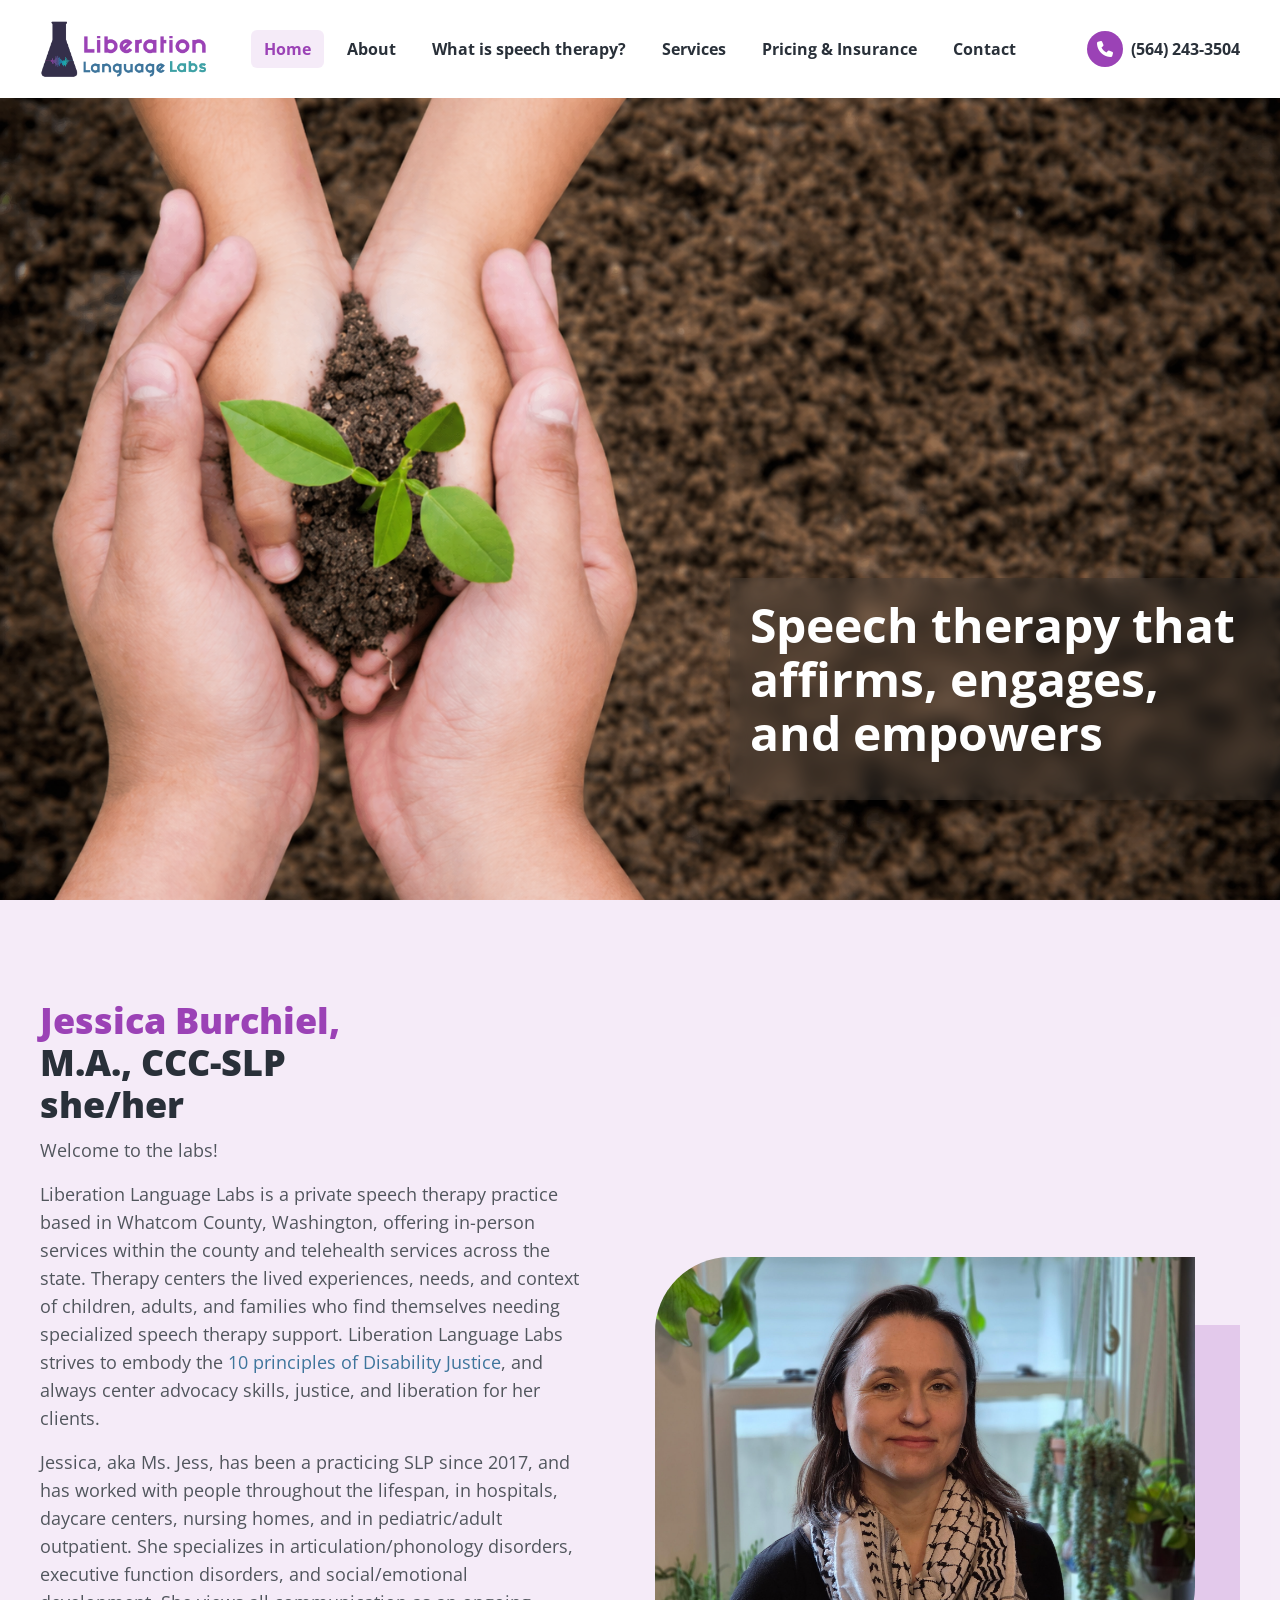
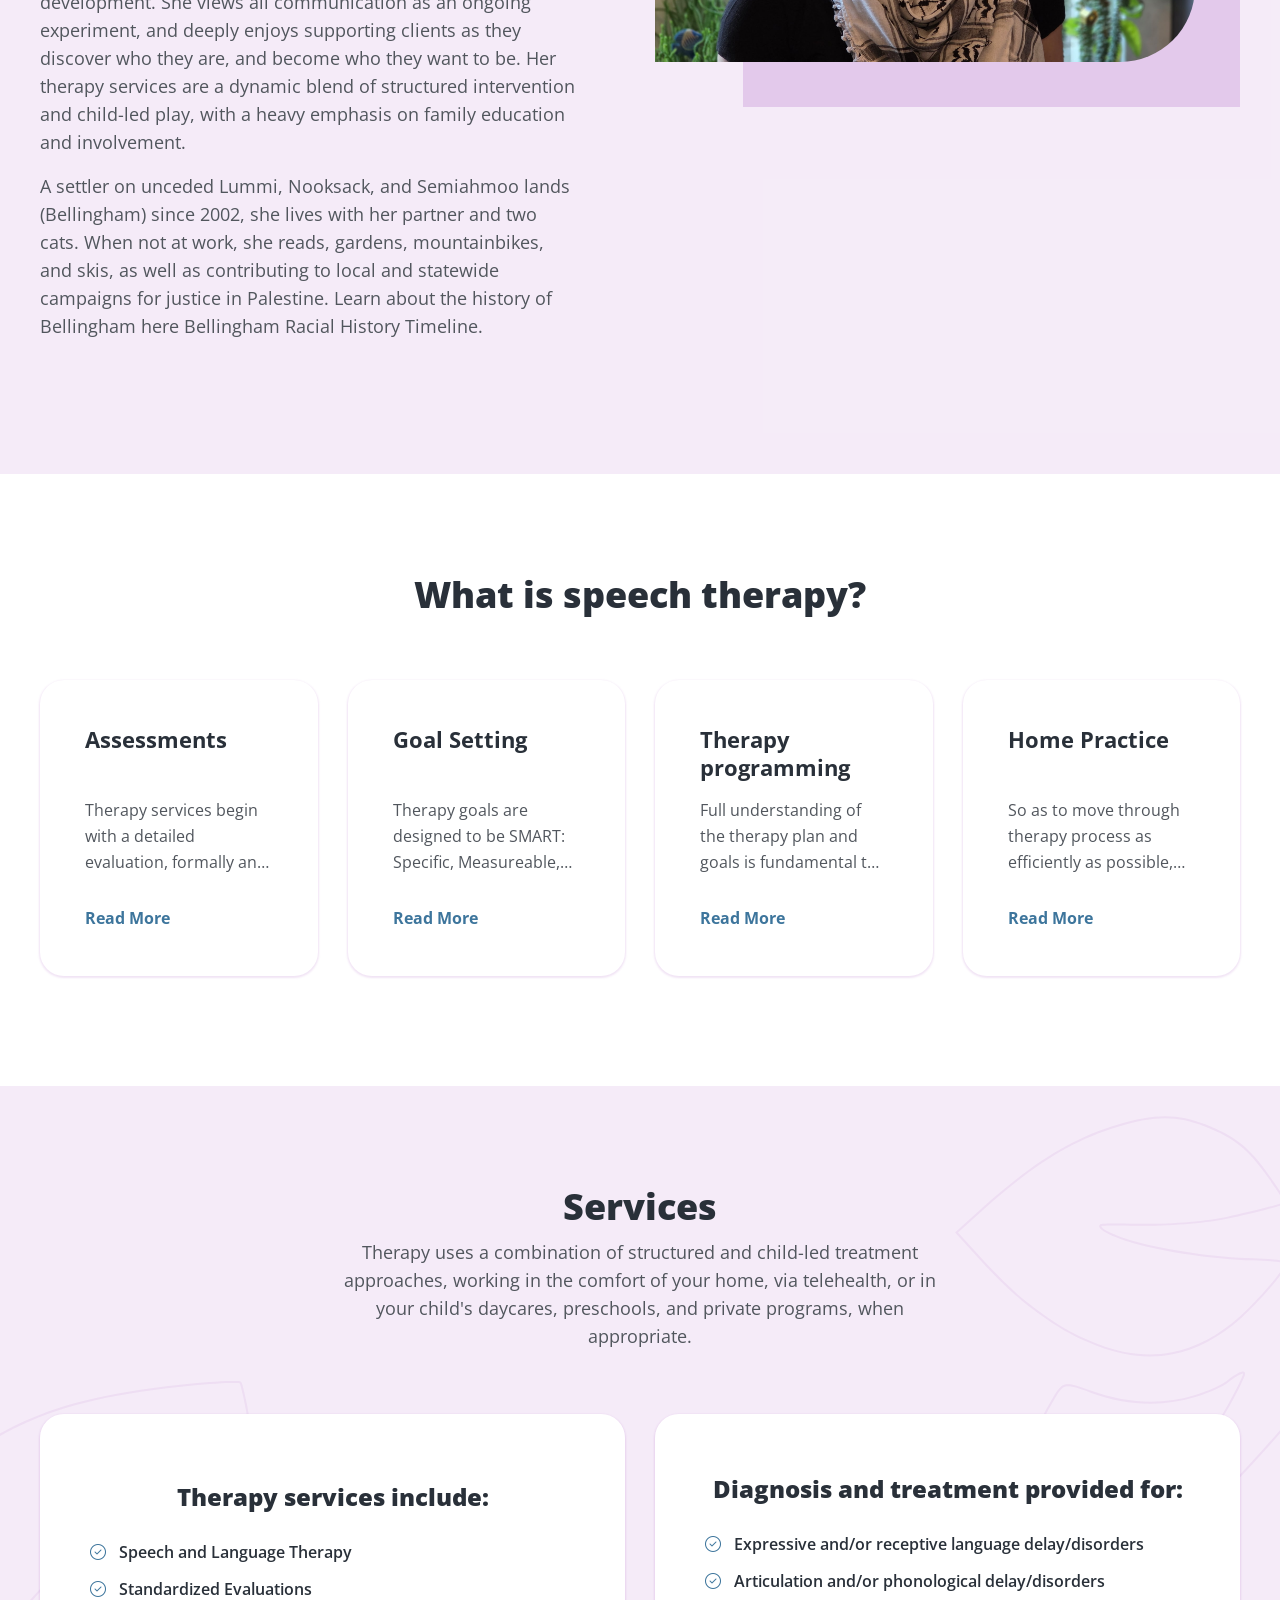
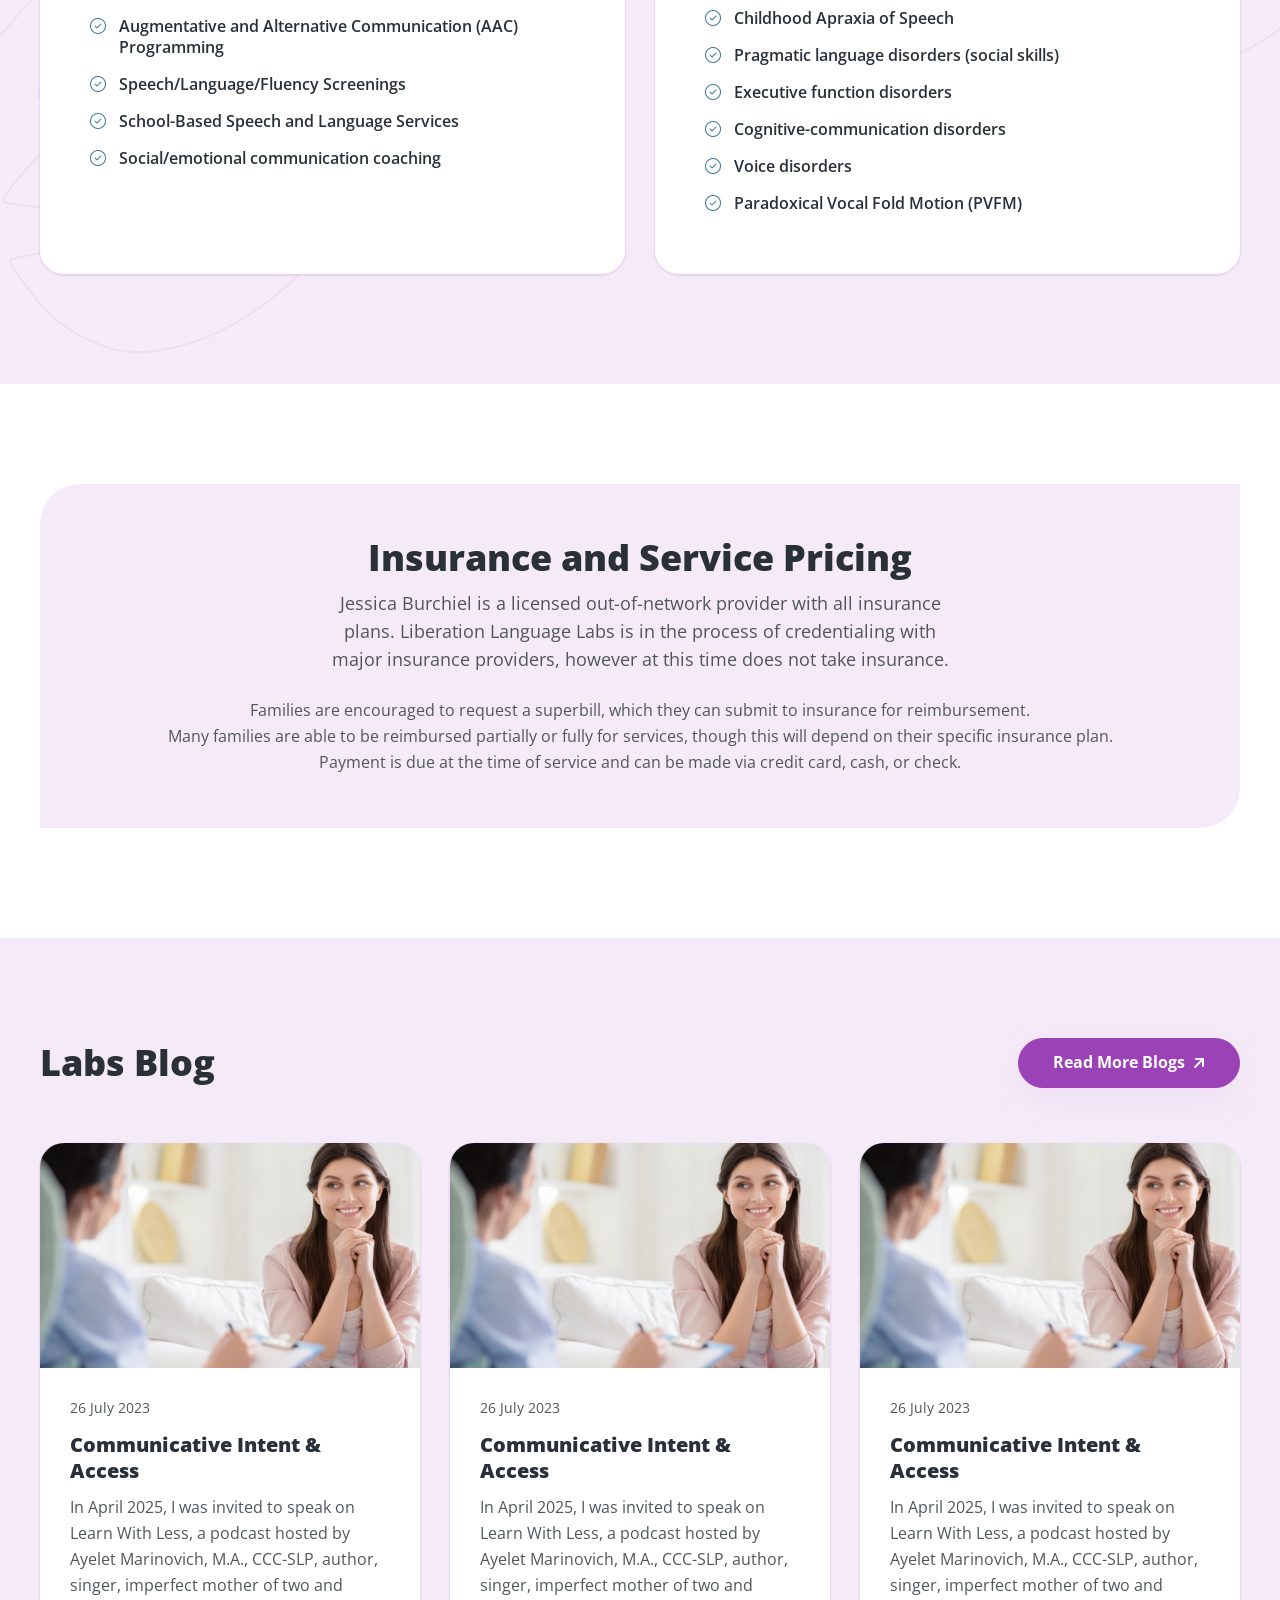
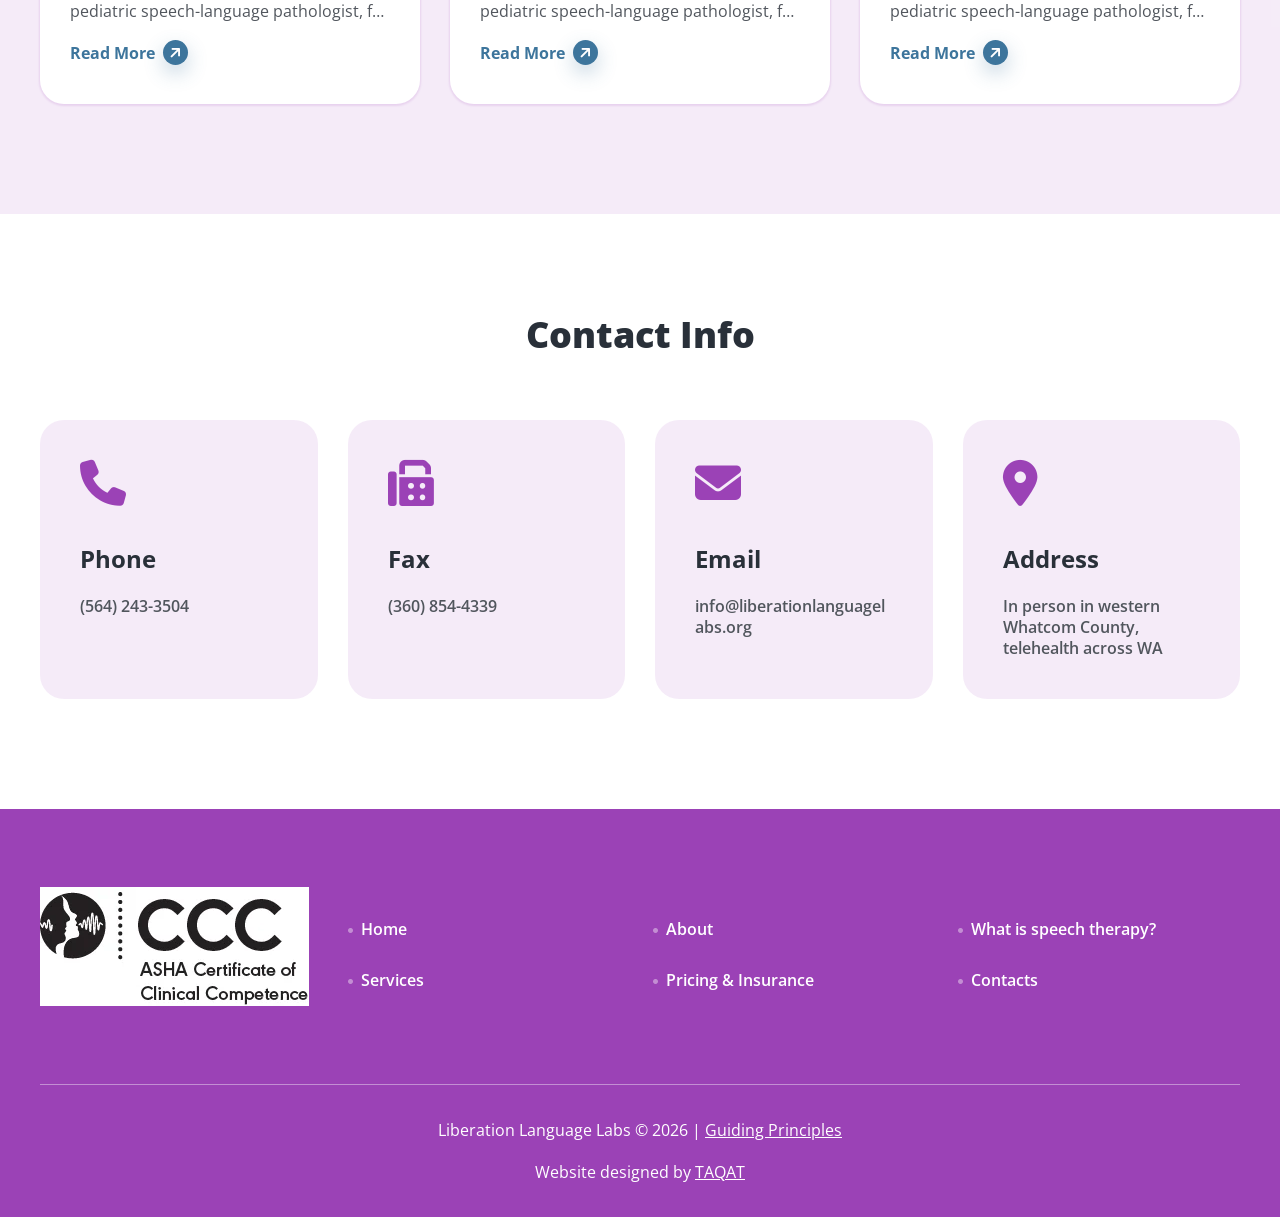
==== commit 28a9a4a3: "website feedback with changeg in hero anf blog sections" ====
--- a/index.html
+++ b/index.html
@@ -88,22 +88,19 @@
     <main class="page_content">
       <!-- Home Section -->
       <section class="hero_section decoration_wrapper" id="home">
-        <div class="container">
-          <div class="hero_content_wrap">
-            <h1 class="heading_text text-center">Speech therapy that affirms, engages, and empowers</h1>
-            <div class="d-flex flex-wrap justify-content-center gap-3">
+        <div class="hero_content_wrap">
+          <img class="hero_bg_img" src="assets/images/hero/hero.png" alt="Speech therapy that affirms">
+          <div class="hero_text_overlay">
+            <h1 class="heading_text">Speech therapy that affirms, engages, and empowers</h1>
+            <!-- <div class="d-flex gap-3">
               <a class="btn btn-primary" href="#contact">
                 <span class="btn_text" data-text="Let's begin">Let's begin</span>
                 <span class="btn_icon">
                   <i class="fa-solid fa-arrow-up-right"></i>
                 </span>
               </a>
-            </div>
-          </div>
-        </div>
-        <div class="decoration_item shape_blur_shadow"></div>
-        <div class="decoration_item shape_leaf">
-          <img src="assets/images/shapes/shape_leaf_left_top.svg" alt="Shape Leaf - Liberation Language Labs">
+            </div> -->
+          </div>
         </div>
       </section>
       <!-- About Section -->
@@ -121,34 +118,34 @@
               <div class="about_content">
                 <div class="section_heading mb-4">
                   <h2 class="section_heading_text">
-                    <mark>Jessica Burchiel,</mark>
+                    <mark>Jessica Burchiel,</mark><br />
                     M.A., CCC-SLP <br />she/her
                   </h2>
                   <p class="section_heading_description">Welcome to the labs!</p>
                   <p class="section_heading_description">
                     Liberation Language Labs is a private speech therapy practice based in Whatcom County, Washington,
-                    offering in-person services within the county and statewide via telehealth. Therapy services center
-                    the lived experiences, needs, and context of children, adults, and families who find themselves
-                    needing specialized speech therapy support. Her therapy framework balances structured intervention
-                    with child-led, engaged play, and a heavy emphasis on education. Her practice strives to embody the
-                    <a href="https://sinsinvalid.org/10-principles-of-disability-justice" target="_blank">10 principles
-                      of Disability Justice</a> developed by Sins Invalid, and always center liberation and justice for
-                    her clients as they navigate
-                    often challenging systems and contexts.
+                    offering in-person services within the county and telehealth services across the state. Therapy
+                    centers the lived experiences, needs, and context of children, adults, and families who find
+                    themselves needing specialized speech therapy support. Liberation Language Labs strives to embody
+                    the <a href="https://sinsinvalid.org/10-principles-of-disability-justice" target="_blank">10
+                      principles
+                      of Disability Justice</a>, and always center advocacy skills, justice, and liberation
+                    for her clients.
                   </p>
                   <p class="section_heading_description">
                     Jessica, aka Ms. Jess, has been a practicing SLP since 2017, and has worked with people throughout
                     the lifespan, in hospitals, daycare centers, nursing homes, and in pediatric/adult outpatient. She
-                    specializes in articulation/phonology disorders, executive function disorders, and social language
-                    skills. She views all communication as an ongoing experiment, and deeply enjoys supporting clients
-                    as they discover who they are, and become who they want to be.
+                    specializes in articulation/phonology disorders, executive function disorders, and social/emotional
+                    development. She views all communication as an ongoing experiment, and deeply enjoys supporting
+                    clients as they discover who they are, and become who they want to be. Her therapy services are a
+                    dynamic blend of structured intervention and child-led play, with a heavy emphasis on family
+                    education and involvement.
                   </p>
                   <p class="section_heading_description">
                     A settler on unceded Lummi, Nooksack, and Semiahmoo lands (Bellingham) since 2002, she lives with
                     her partner and two cats. When not at work, she reads, gardens, mountainbikes, and skis, as well as
                     contributing to local and statewide campaigns for justice in Palestine. Learn about the history of
-                    Bellingham here
-                    <a href="https://wp.wwu.edu/timeline" target="_blank">Bellingham Racial History Timeline.</a>
+                    Bellingham here Bellingham Racial History Timeline.
                   </p>
                 </div>
               </div>
@@ -164,7 +161,7 @@
           </div>
           <div class="row justify-content-center g-4">
             <!-- Item -->
-            <div class="col-12 col-sm-6 col-md-6 col-lg-3">
+            <div class="col-12 col-md-6 col-lg-3">
               <div class="service_item">
                 <div class="item_contact">
                   <h3 class="item_title">Assessments</h3>
@@ -182,7 +179,7 @@
               </div>
             </div>
             <!-- Item -->
-            <div class="col-12 col-sm-6 col-md-6 col-lg-3">
+            <div class="col-12 col-md-6 col-lg-3">
               <div class="service_item">
                 <div class="item_contact">
                   <h3 class="item_title">Goal Setting</h3>
@@ -197,7 +194,7 @@
               </div>
             </div>
             <!-- Item -->
-            <div class="col-12 col-sm-6 col-md-6 col-lg-3">
+            <div class="col-12 col-md-6 col-lg-3">
               <div class="service_item">
                 <div class="item_contact">
                   <h3 class="item_title">Therapy programming</h3>
@@ -213,7 +210,7 @@
               </div>
             </div>
             <!-- Item -->
-            <div class="col-12 col-sm-6 col-md-6 col-lg-3">
+            <div class="col-12 col-md-6 col-lg-3">
               <div class="service_item">
                 <div class="item_contact">
                   <h3 class="item_title">Home Practice</h3>
@@ -245,7 +242,7 @@
             <div class="col-12 col-md-6">
               <div class="pricing_item">
                 <h3 class="badge_popular"></h3>
-                <h4 class="pricing_heading">My therapy services include:</h4>
+                <h4 class="pricing_heading">Therapy services include:</h4>
                 <ul class="info_list unordered_list_block">
                   <li>
                     <span class="info_icon">
@@ -281,14 +278,14 @@
                     <span class="info_icon">
                       <i class="fa-light fa-circle-check"></i>
                     </span>
-                    <span class="info_text">Family Counseling and Consultative Services</span>
+                    <span class="info_text">Social/emotional communication coaching</span>
                   </li>
                 </ul>
               </div>
             </div>
             <div class="col-12 col-md-6">
               <div class="pricing_item">
-                <h3 class="pricing_heading">Diagnoses I treat include:</h3>
+                <h3 class="pricing_heading">Diagnosis and treatment provided for:</h3>
                 <ul class="info_list unordered_list_block">
                   <li>
                     <span class="info_icon">
@@ -357,15 +354,16 @@
             <div class="office_hour_list bg_primary_light">
               <h2 class="section_heading_text">Insurance and Service Pricing</h2>
               <p class="section_heading_description mb-4">
-                Liberation Language Labs is in the process of credentialing with major insurance providers, however
-                currently remains a licensed out-of-network provider with all insurance plans.
+                Jessica Burchiel is a licensed out-of-network provider with all insurance plans. Liberation Language
+                Labs is in the process of credentialing with major insurance providers, however at this time does not
+                take insurance.
               </p>
               <p class="text-md mb-0 fs-6 lh-md lh-md-lg">
                 Families are encouraged to request a superbill, which they can submit to insurance for
                 reimbursement.<br />
                 Many families are able to be reimbursed partially or fully for services, though this will depend on
                 their specific insurance plan.<br />
-                Payment is due at the time of service and can be made via credit card, cash, or HSA account.
+                Payment is due at the time of service and can be made via credit card, cash, or check.
               </p>
             </div>
 
@@ -384,21 +382,36 @@
       <!-- Blog Section -->
       <section class="blog_section section_space_lg bg_primary_light">
         <div class="container">
-          <div class="section_heading text-center">
-            <h2 class="section_heading_text">The Labs Blog</h2>
+          <div class="section_heading">
+            <div class="row align-items-center">
+              <div class="col-md-6">
+                <h2 class="section_heading_text mb-0">Labs Blog</h2>
+              </div>
+              <div class="col-md-6 d-none d-md-flex justify-content-end">
+                <a class="btn btn-primary" href="#?">
+                  <span class="btn_text" data-text="Read More Articles">Read More Blogs</span>
+                  <span class="btn_icon">
+                    <i class="fa-solid fa-arrow-up-right"></i>
+                  </span>
+                </a>
+              </div>
+            </div>
           </div>
           <div class="row justify-content-center">
-            <div class="col-12 col-sm-6 col-md-6">
+            <!-- Item -->
+            <div class="col-12 col-md-6 col-lg-4">
               <div class="blog_item">
-                <!-- <div class="blog_image">
+                <div class="blog_image">
                   <a class="blog_image_wrap" href="blog_details.html">
-                    <img src="assets/images/blogs/blog_image_1-min.jpg"
-                      alt="Talking Minds - The pros and cons of group psychotherapy">
-                  </a>
-                </div> -->
+                    <img src="assets/images/blogs/blog_image_10-min.jpg"
+                      alt="Talking Minds - Top seven challenges in counselling children">
+                  </a>
+                </div>
                 <div class="blog_content">
+                  <ul class="post_meta unordered_list">
+                    <li>26 July 2023</li>
+                  </ul>
                   <h3 class="item_title">Communicative Intent & Access</h3>
-                  <input type="checkbox" id="read-more-blog-1" class="read-more-input d-none">
                   <p>
                     In April 2025, I was invited to speak on Learn With Less, a podcast hosted by Ayelet Marinovich,
                     M.A., CCC-SLP, author, singer, imperfect mother of two and pediatric speech-language pathologist,
@@ -409,13 +422,78 @@
                       target="_blank">What Gets In The Way of Recognizing That All Communication Has Value? An episode
                       with Jess Burchiel, M.A., CCC-SLP - Learn With Less - Podcast Episode - Podscan.fm</a>
                   </p>
-                  <label for="read-more-blog-1" class="read-more-btn d-flex">
-                    <div class="btn-link">
-                      <span class="btn_icon">
-                        <i class="fa-solid fa-arrow-down-right"></i>
-                      </span>
-                    </div>
-                  </label>
+                  <a class="btn-link" href="blog_details.html">
+                    <span class="btn_text">Read More</span>
+                    <span class="btn_icon">
+                      <i class="fa-solid fa-arrow-up-right"></i>
+                    </span>
+                  </a>
+                </div>
+              </div>
+            </div>
+            <!-- Item -->
+            <div class="col-12 col-md-6 col-lg-4">
+              <div class="blog_item">
+                <div class="blog_image">
+                  <a class="blog_image_wrap" href="blog_details.html">
+                    <img src="assets/images/blogs/blog_image_10-min.jpg"
+                      alt="Talking Minds - Top seven challenges in counselling children">
+                  </a>
+                </div>
+                <div class="blog_content">
+                  <ul class="post_meta unordered_list">
+                    <li>26 July 2023</li>
+                  </ul>
+                  <h3 class="item_title">Communicative Intent & Access</h3>
+                  <p>
+                    In April 2025, I was invited to speak on Learn With Less, a podcast hosted by Ayelet Marinovich,
+                    M.A., CCC-SLP, author, singer, imperfect mother of two and pediatric speech-language pathologist,
+                    for a podcast for parents, caregivers, and educators and founder of Learn With Less. We discussed
+                    the importance of communicative intent and access to communication as a human right. Check out the
+                    episode here!<br />
+                    <a href="https://podscan.fm/podcasts/learn-with-less/episodes/what-gets-in-the-way-of-recognizing-that-all-communication-has-value-an-episode-with-jess-burchiel-ma-ccc-slp"
+                      target="_blank">What Gets In The Way of Recognizing That All Communication Has Value? An episode
+                      with Jess Burchiel, M.A., CCC-SLP - Learn With Less - Podcast Episode - Podscan.fm</a>
+                  </p>
+                  <a class="btn-link" href="blog_details.html">
+                    <span class="btn_text">Read More</span>
+                    <span class="btn_icon">
+                      <i class="fa-solid fa-arrow-up-right"></i>
+                    </span>
+                  </a>
+                </div>
+              </div>
+            </div>
+            <!-- Item -->
+            <div class="col-12 col-md-6 col-lg-4">
+              <div class="blog_item">
+                <div class="blog_image">
+                  <a class="blog_image_wrap" href="blog_details.html">
+                    <img src="assets/images/blogs/blog_image_10-min.jpg"
+                      alt="Talking Minds - Top seven challenges in counselling children">
+                  </a>
+                </div>
+                <div class="blog_content">
+                  <ul class="post_meta unordered_list">
+                    <li>26 July 2023</li>
+                  </ul>
+                  <h3 class="item_title">Communicative Intent & Access</h3>
+                  <p>
+                    In April 2025, I was invited to speak on Learn With Less, a podcast hosted by Ayelet Marinovich,
+                    M.A., CCC-SLP, author, singer, imperfect mother of two and pediatric speech-language pathologist,
+                    for a podcast for parents, caregivers, and educators and founder of Learn With Less. We discussed
+                    the importance of communicative intent and access to communication as a human right. Check out the
+                    episode here!<br />
+                    <a href="https://podscan.fm/podcasts/learn-with-less/episodes/what-gets-in-the-way-of-recognizing-that-all-communication-has-value-an-episode-with-jess-burchiel-ma-ccc-slp"
+                      target="_blank">What Gets In The Way of Recognizing That All Communication Has Value? An episode
+                      with Jess Burchiel, M.A., CCC-SLP - Learn With Less - Podcast Episode - Podscan.fm</a>
+                  </p>
+                  <a class="btn-link" href="blog_details.html">
+                    <span class="btn_text">Read More</span>
+                    <span class="btn_icon">
+                      <i class="fa-solid fa-arrow-up-right"></i>
+                    </span>
+                  </a>
                 </div>
               </div>
             </div>
@@ -516,19 +594,19 @@
                   </a>
                 </li>
                 <li class="col-auto col-lg-4">
-                  <a href="./index.html#pricing_insurance">
+                  <a href="./index.html#services">
                     <span class="info_icon">
                       <i class="fa-solid fa-circle"></i>
                     </span>
-                    <span class="info_text">Pricing & Insurance</span>
+                    <span class="info_text">Services</span>
                   </a>
                 </li>
                 <li class="col-auto col-lg-4">
-                  <a href="./index.html#services">
+                  <a href="./index.html#pricing_insurance">
                     <span class="info_icon">
                       <i class="fa-solid fa-circle"></i>
                     </span>
-                    <span class="info_text">Services</span>
+                    <span class="info_text">Pricing & Insurance</span>
                   </a>
                 </li>
                 <li class="col-auto col-lg-4">
--- a/assets/css/style.min.css
+++ b/assets/css/style.min.css
@@ -809,6 +809,17 @@
   -webkit-box-shadow: 0 8px 20px 0 rgba(61, 117, 156, 0.3);
   box-shadow: 0 8px 20px 0 rgba(61, 117, 156, 0.3);
 }
+.btn-link:hover {
+  color: var(--bs-primary);
+}
+.btn-link:hover .btn_text:before {
+  width: 100%;
+}
+.btn-link:hover .btn_icon {
+  -webkit-transform: translateX(4px);
+  transform: translateX(4px);
+  background-color: var(--bs-primary);
+}
 .btn_reply {
   line-height: 1;
   font-size: 16px;
@@ -1602,13 +1613,13 @@
   left: 0;
   right: 0;
   z-index: 99;
-  padding: 40px 0;
+  padding: 20px 0;
   position: fixed;
   -webkit-transition: all 0.3s ease;
   transition: all 0.3s ease;
 }
 .site_header.sticky {
-  padding: 15px 0;
+  /* padding: 15px 0; */
   background-color: var(--bs-white);
   -webkit-box-shadow: 0 1px 3px 0 rgba(0, 0, 0, 0.1);
   box-shadow: 0 1px 3px 0 rgba(0, 0, 0, 0.1);
@@ -1852,13 +1863,46 @@
   padding-left: 10px;
 }
 .hero_section {
-  padding: 200px 0 160px;
+  position: relative;
+  overflow: hidden;
+  height: 100vh;
+  min-height: 600px;
+  width: 100%;
+  padding: 98.22px 0 100px;
+}
+.hero_content_wrap {
+  position: relative;
+  width: 100%;
+  height: 100%;
+  display: flex;
+  align-items: flex-end;
+  justify-content: flex-end;
+}
+.hero_bg_img {
+  position: absolute;
+  top: 0;
+  left: 0;
+  width: 100%;
+  height: 100%;
+  object-fit: cover;
+  object-position: center center;
+  z-index: -1;
+}
+.hero_text_overlay {
+  max-width: 550px;
+  padding: 20px;
+  background: rgba(50, 50, 50, 0.3);
+  backdrop-filter: blur(10px);
+  -webkit-backdrop-filter: blur(10px);
+  box-shadow: 0 8px 32px 0 rgba(0, 0, 0, 0.3);
 }
 .hero_section .heading_text {
-  font-size: 54px;
-  font-weight: 800;
-  line-height: 60px;
-  margin-bottom: 30px;
+  font-size: 48px;
+  font-weight: 700;
+  line-height: 1.2;
+  color: #ffffff;
+  text-align: left;
+  margin: 0;
 }
 .hero_section p {
   max-width: 520px;
@@ -1964,7 +2008,9 @@
   color: var(--bs-secondary);
   font-weight: bold;
   cursor: pointer;
-  display: block;
+  display: inline-block;
+  width: max-content !important;
+  flex: 0 0 auto;
 
   background-image: linear-gradient(var(--bs-primary), var(--bs-primary));
   background-position: 0% 100%;
@@ -1978,9 +2024,10 @@
   -webkit-line-clamp: unset;
 }
 .read-more-btn {
+  display: flex;
+  align-items: center;
+  width: 100%;
   cursor: pointer;
-  display: inline-block;
-  width: 100%;
   padding-top: 10px;
 }
 .read-more-input:checked ~ .read-more-btn::before {
@@ -2946,7 +2993,7 @@
     max-width: 1230px;
   }
   .site_header {
-    padding: 26px 0px;
+    /* padding: 26px 0px; */
   }
   .main_menu_list > li:not(:last-child) {
     margin: 0 10px 0 0;
@@ -2978,7 +3025,7 @@
     padding: 20px;
   }
   .hero_section {
-    padding: 160px 0 100px;
+    /* padding: 160px 0 100px; */
   }
   .hero_section .shape_leaf {
     top: 110px;
@@ -3228,7 +3275,7 @@
     max-width: 730px;
   }
   .site_header {
-    padding: 15px 0px;
+    /* padding: 15px 0px; */
   }
   .header_btns_group > li:first-child {
     display: inline-block;
@@ -3275,7 +3322,7 @@
     padding: 12px 20px;
   }
   .hero_section {
-    padding: 140px 0 100px;
+    /* padding: 140px 0 100px; */
   }
   .hero_image_wrap {
     padding: 30px;
@@ -3408,7 +3455,16 @@
     display: none;
   }
   .hero_section {
-    padding: 120px 0 100px;
+    height: auto;
+    min-height: auto;
+    /* padding: 120px 0 100px; */
+  }
+  .hero_content_wrap {
+    justify-content: center;
+    padding-top: 50px;
+  }
+  .hero_text_overlay {
+    max-width: 90%;
   }
   .backtotop .scroll {
     width: 38px;
@@ -3536,7 +3592,7 @@
     --bs-body-line-height-md: 26px;
   }
   .hero_section .heading_text {
-    font-size: 36px;
+    font-size: 28px;
   }
   .hero_section_counter > li {
     width: 50%;
@@ -3642,8 +3698,8 @@
 }
 @media screen and (max-width: 375px) {
   .hero_section .heading_text {
-    font-size: 26px;
-    line-height: 34px;
+    font-size: 20px;
+    line-height: 28px;
   }
   .section_heading .section_heading_text {
     font-size: 24px;
@@ -3713,3 +3769,18 @@
     right: -20px;
   }
 }
+@media (hover: none) {
+  .read-more-input:hover ~ .read-more-btn::before {
+    color: var(--bs-secondary) !important;
+    background-size: 0% 1px !important;
+  }
+  .read-more-input:hover ~ .read-more-btn .btn-link .btn_icon {
+    background-color: var(--bs-secondary) !important;
+    transform: translateX(0) !important;
+    -webkit-transform: translateX(0) !important;
+  }
+  .read-more-input:checked:hover ~ .read-more-btn .btn-link .btn_icon {
+    transform: translateX(0) !important;
+    -webkit-transform: translateX(0) !important;
+  }
+}
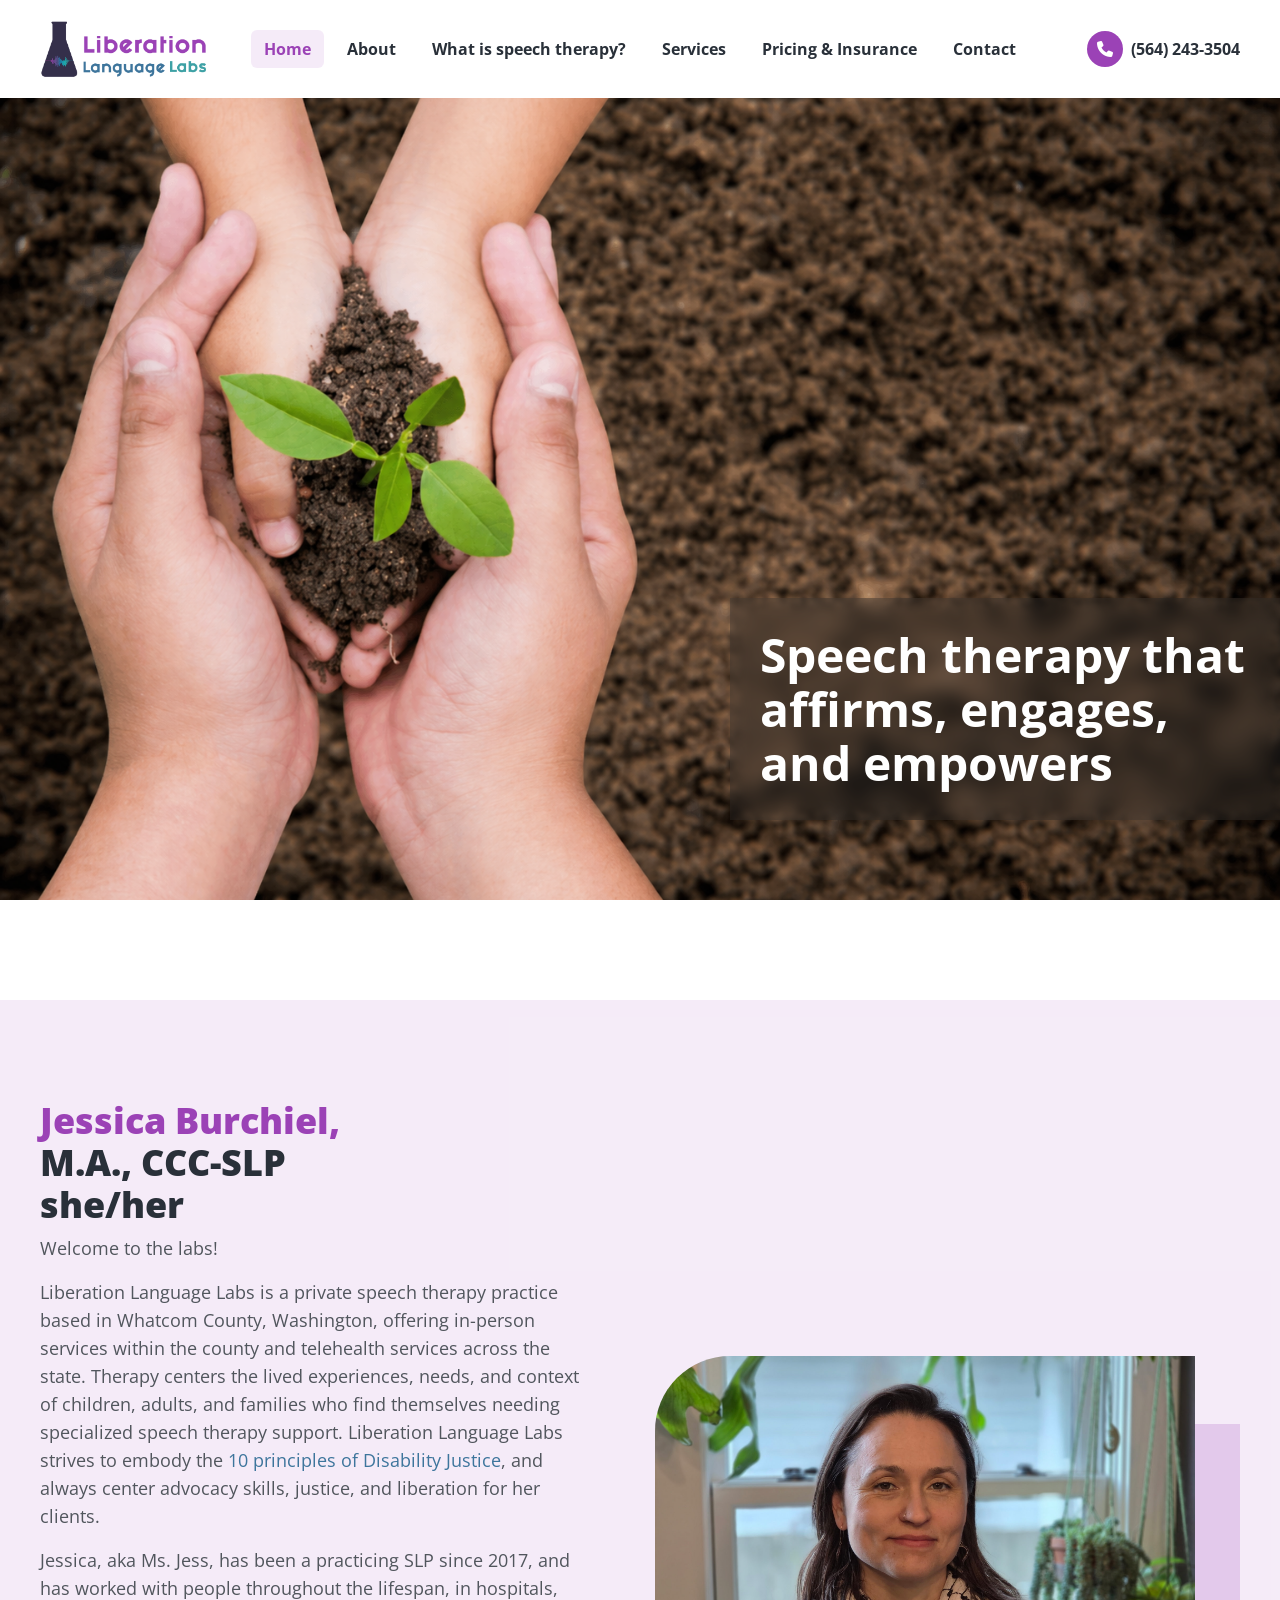
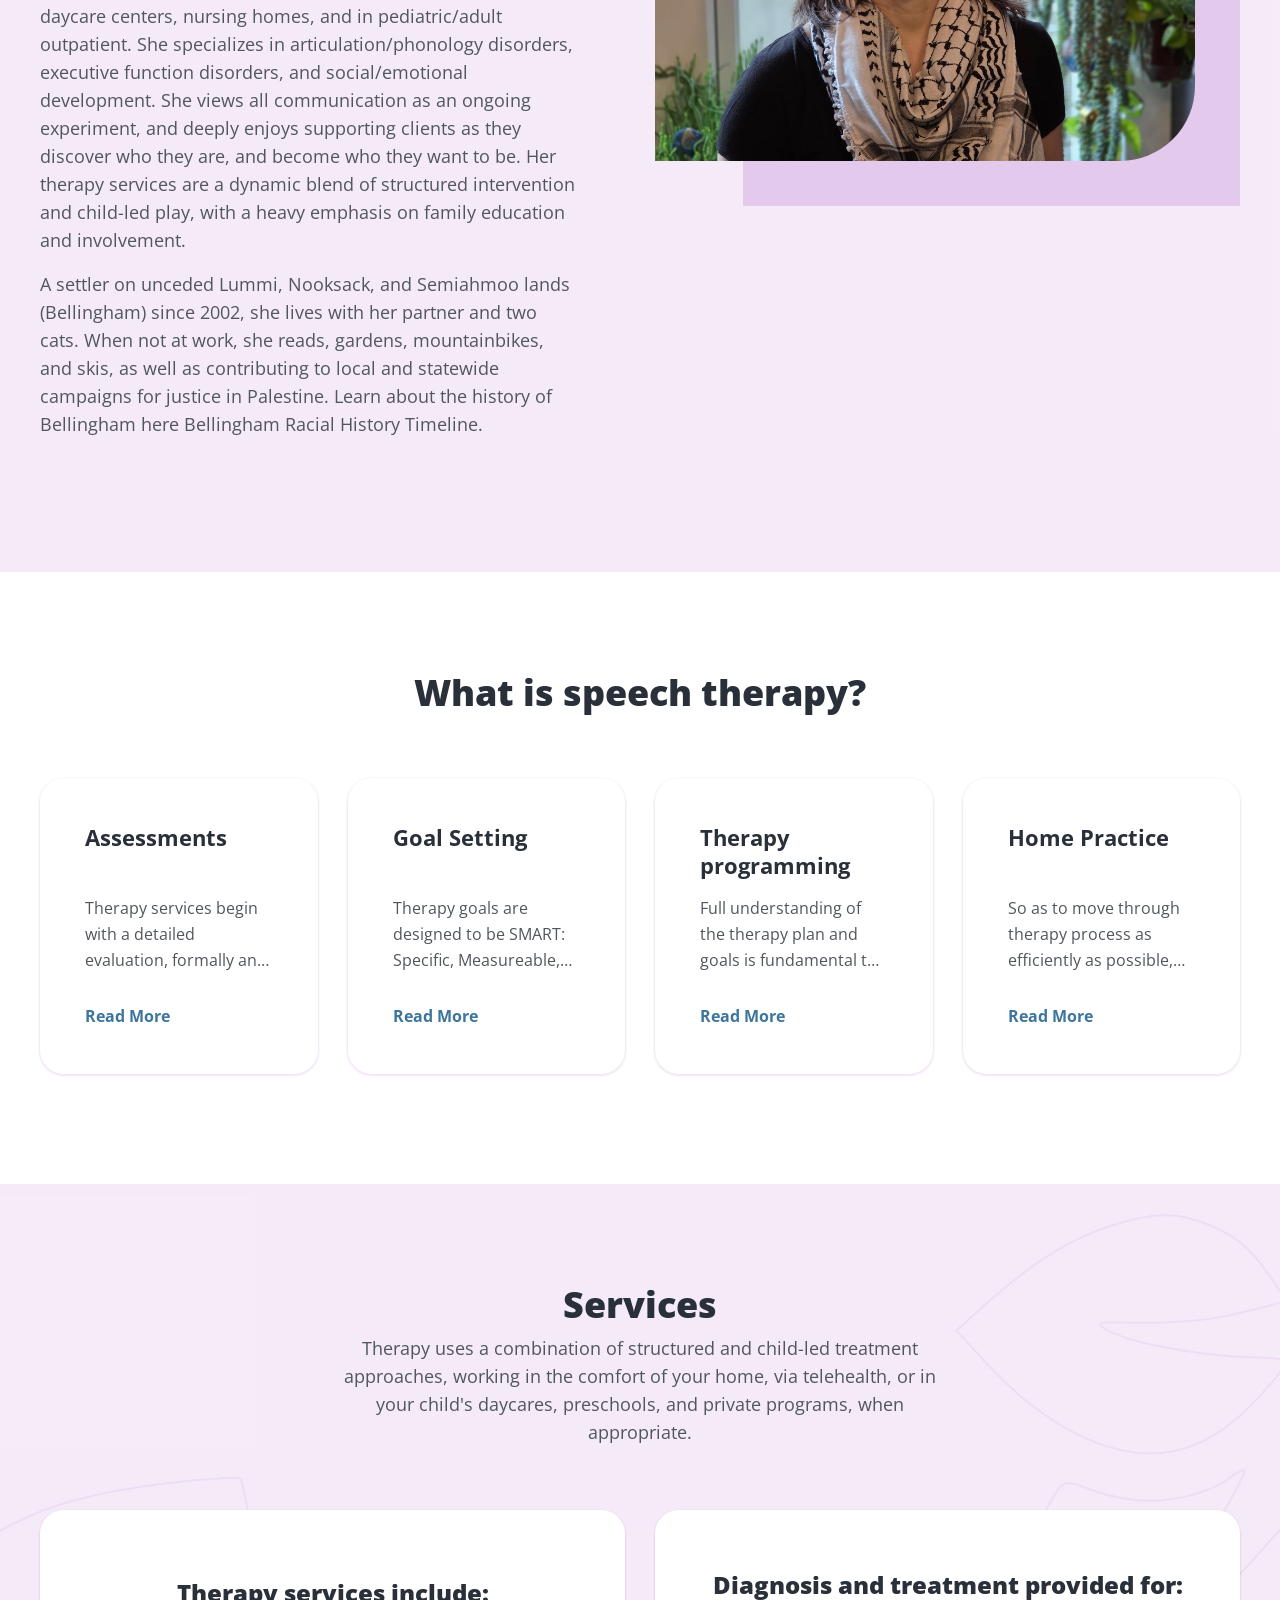
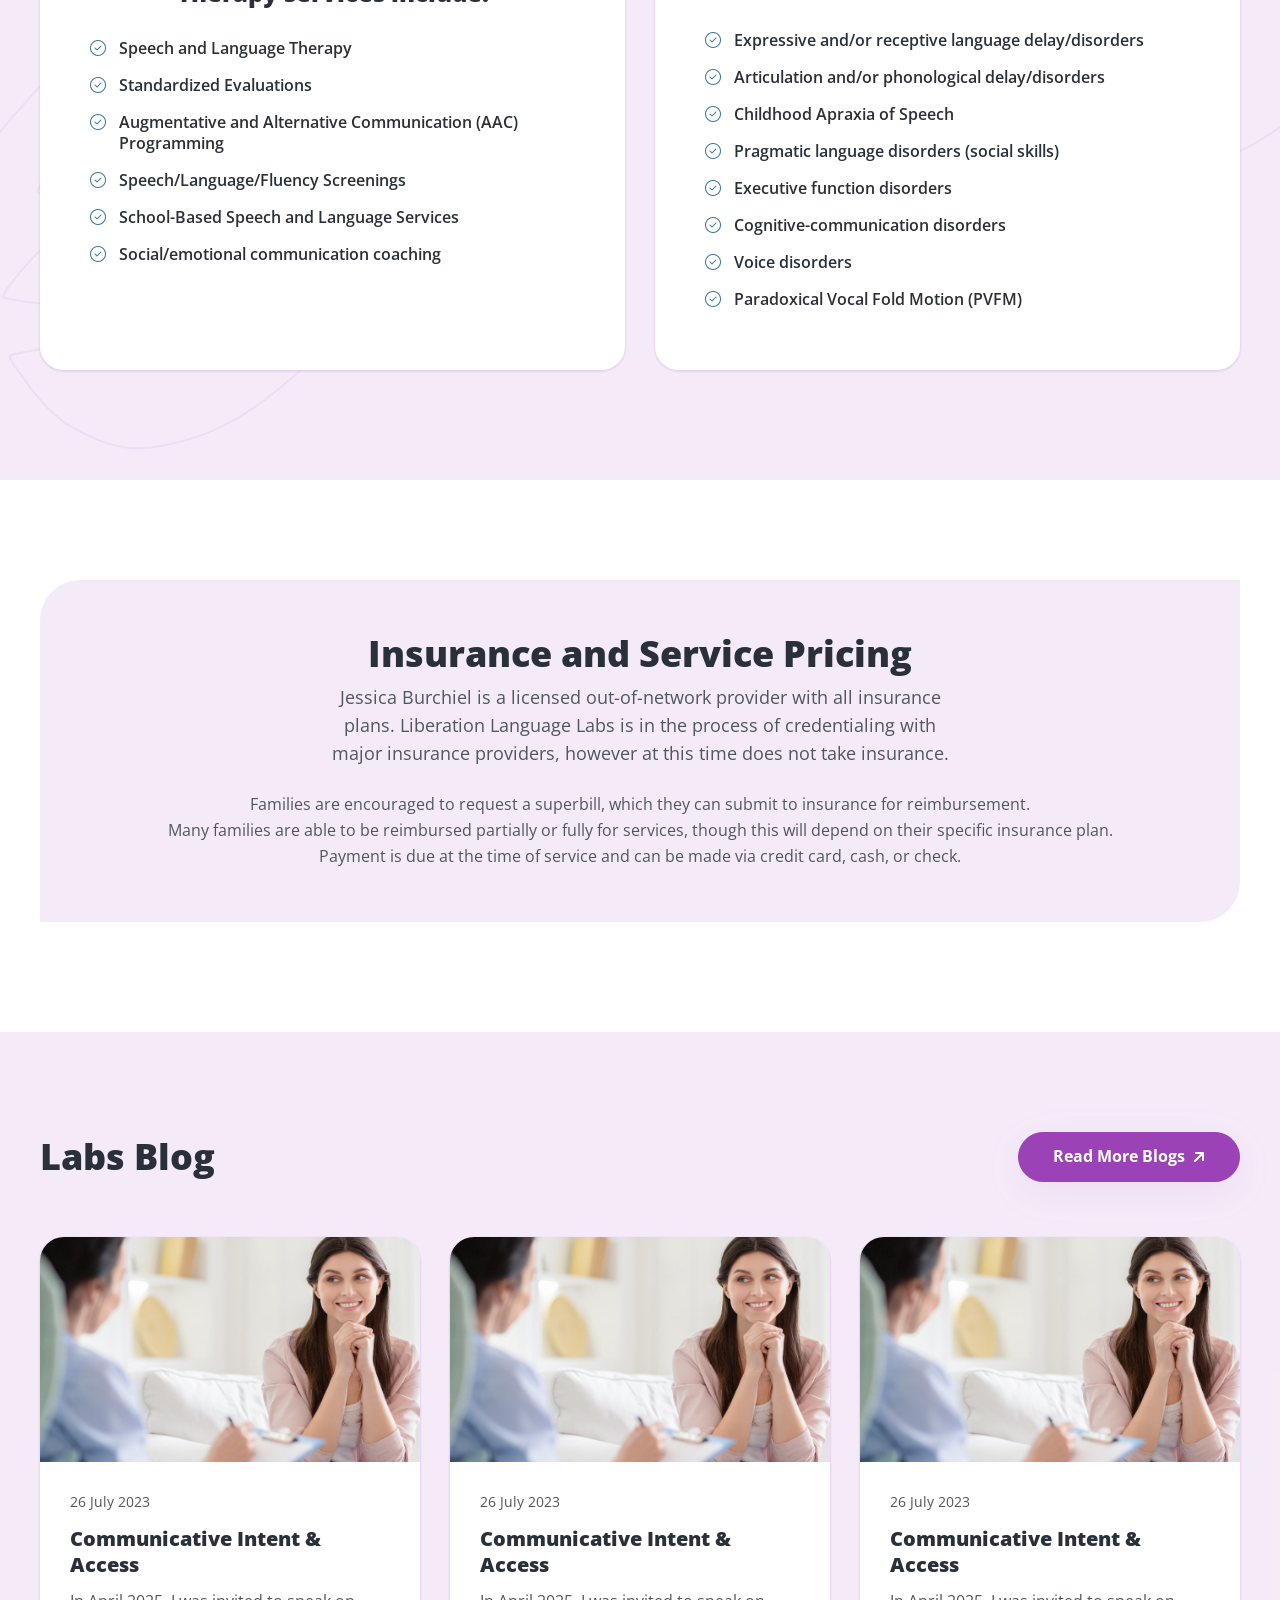
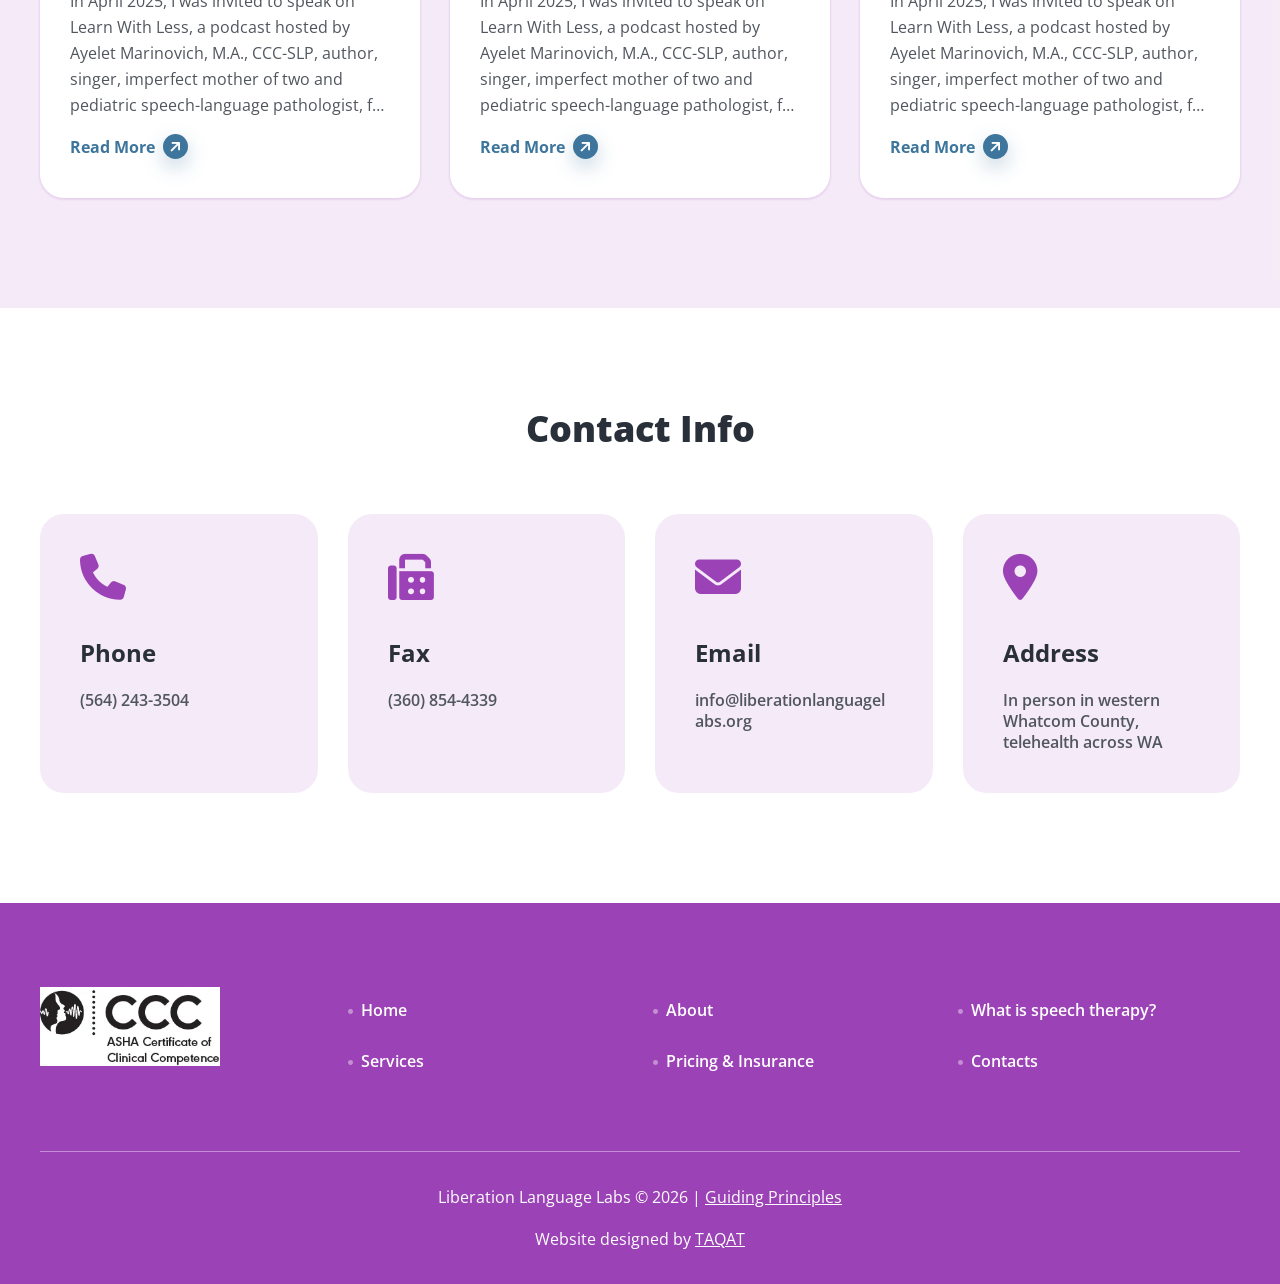
==== commit 6e53edf5: "customized the hero section and added blogs page" ====
--- a/index.html
+++ b/index.html
@@ -92,17 +92,10 @@
           <img class="hero_bg_img" src="assets/images/hero/hero.png" alt="Speech therapy that affirms">
           <div class="hero_text_overlay">
             <h1 class="heading_text">Speech therapy that affirms, engages, and empowers</h1>
-            <!-- <div class="d-flex gap-3">
-              <a class="btn btn-primary" href="#contact">
-                <span class="btn_text" data-text="Let's begin">Let's begin</span>
-                <span class="btn_icon">
-                  <i class="fa-solid fa-arrow-up-right"></i>
-                </span>
-              </a>
-            </div> -->
           </div>
         </div>
       </section>
+      <div class="spacer_after_hero"></div>
       <!-- About Section -->
       <section class="about_section section_space_lg bg_primary_light" id="about">
         <div class="container">
@@ -388,7 +381,7 @@
                 <h2 class="section_heading_text mb-0">Labs Blog</h2>
               </div>
               <div class="col-md-6 d-none d-md-flex justify-content-end">
-                <a class="btn btn-primary" href="#?">
+                <a class="btn btn-primary" href="blogs.html">
                   <span class="btn_text" data-text="Read More Articles">Read More Blogs</span>
                   <span class="btn_icon">
                     <i class="fa-solid fa-arrow-up-right"></i>
--- a/assets/css/style.min.css
+++ b/assets/css/style.min.css
@@ -942,7 +942,6 @@
   font-size: 42px;
   font-weight: 800;
   line-height: 50px;
-  margin-bottom: 15px;
 }
 .section_heading .section_heading_description {
   font-size: 20px;
@@ -1624,6 +1623,16 @@
   -webkit-box-shadow: 0 1px 3px 0 rgba(0, 0, 0, 0.1);
   box-shadow: 0 1px 3px 0 rgba(0, 0, 0, 0.1);
 }
+.site_logo {
+  display: flex;
+  align-items: center;
+}
+.site_logo img {
+  max-width: 100%;
+  width: 180px;
+  height: auto;
+  display: block;
+}
 .mobile_menu_btn {
   width: 32px;
   height: 32px;
@@ -1804,7 +1813,7 @@
   right: 0;
 }
 .site_header + main > .page_banner {
-  margin-top: 118px;
+  margin-top: 98.22px;
 }
 .breadcrumb_nav > li {
   font-weight: 600;
@@ -1864,44 +1873,48 @@
 }
 .hero_section {
   position: relative;
-  overflow: hidden;
   height: 100vh;
   min-height: 600px;
   width: 100%;
-  padding: 98.22px 0 100px;
+  display: flex;
+  flex-direction: column;
+  padding-top: 98.22px;
+  overflow: hidden;
 }
 .hero_content_wrap {
   position: relative;
   width: 100%;
-  height: 100%;
+  flex: 1;
   display: flex;
-  align-items: flex-end;
-  justify-content: flex-end;
+  overflow: hidden;
 }
 .hero_bg_img {
-  position: absolute;
-  top: 0;
-  left: 0;
   width: 100%;
   height: 100%;
+  min-height: 100%;
   object-fit: cover;
   object-position: center center;
-  z-index: -1;
+  display: block;
 }
 .hero_text_overlay {
+  position: absolute;
+  bottom: 10%;
+  right: 0;
+  /* transform: translateY(-50%); */
+  width: 48%;
   max-width: 550px;
-  padding: 20px;
+  padding: 40px;
+  z-index: 2;
   background: rgba(50, 50, 50, 0.3);
   backdrop-filter: blur(10px);
   -webkit-backdrop-filter: blur(10px);
-  box-shadow: 0 8px 32px 0 rgba(0, 0, 0, 0.3);
+  /* box-shadow: 0 8px 32px 0 rgba(0, 0, 0, 0.3); */
 }
 .hero_section .heading_text {
-  font-size: 48px;
+  font-size: 54px;
+  line-height: 60px;
   font-weight: 700;
-  line-height: 1.2;
   color: #ffffff;
-  text-align: left;
   margin: 0;
 }
 .hero_section p {
@@ -1950,6 +1963,11 @@
   right: 0;
   bottom: 0;
   background-color: #9b42b633;
+}
+.spacer_after_hero {
+  height: 100px;
+  width: 100%;
+  background: #fff;
 }
 .hero_image_wrap img {
   border-radius: var(--bs-border-radius-xxl);
@@ -2998,12 +3016,12 @@
   .main_menu_list > li:not(:last-child) {
     margin: 0 10px 0 0;
   }
+  .hero_text_overlay {
+    padding: 30px;
+  }
   .hero_section .heading_text {
     font-size: 48px;
     line-height: 54px;
-    max-width: 733px;
-    margin: auto;
-    margin-bottom: 20px;
   }
   .hero_section p {
     max-width: 490px;
@@ -3039,7 +3057,6 @@
     font-size: 36px;
     font-weight: 800;
     line-height: 42px;
-    margin-bottom: 10px;
   }
   .section_heading.text-center .section_heading_description {
     max-width: 630px;
@@ -3102,7 +3119,7 @@
     line-height: 24px;
   }
   .site_header + main > .page_banner {
-    margin-top: 112px;
+    /* margin-top: 112px; */
   }
 }
 @media screen and (max-width: 1199px) {
@@ -3128,11 +3145,6 @@
     flex: 0 0 32px;
     font-size: 14px;
     margin-right: 6px;
-  }
-  .hero_section .heading_text {
-    font-size: 40px;
-    line-height: 44px;
-    margin-bottom: 15px;
   }
   .hero_image_wrap {
     padding: 30px;
@@ -3364,7 +3376,7 @@
     font-size: 15px;
   }
   .site_header + main > .page_banner {
-    margin-top: 68px;
+    /* margin-top: 68px; */
   }
   .page_banner {
     text-align: center;
@@ -3392,6 +3404,13 @@
   }
 }
 @media screen and (max-width: 767px) {
+  .hero_text_overlay {
+    padding: 20px;
+  }
+  .hero_section .heading_text {
+    font-size: 40px;
+    line-height: 48px;
+  }
   .section_heading .section_heading_description {
     font-size: 16px;
     line-height: 26px;
@@ -3434,6 +3453,9 @@
   }
 }
 @media screen and (max-width: 575px) {
+  .site_logo img {
+    width: 140px;
+  }
   .main_menu {
     top: 68px;
   }
@@ -3457,14 +3479,13 @@
   .hero_section {
     height: auto;
     min-height: auto;
-    /* padding: 120px 0 100px; */
-  }
-  .hero_content_wrap {
-    justify-content: center;
-    padding-top: 50px;
   }
   .hero_text_overlay {
-    max-width: 90%;
+    padding: 16px;
+  }
+  .hero_section .heading_text {
+    font-size: 20px;
+    line-height: 28px;
   }
   .backtotop .scroll {
     width: 38px;
@@ -3591,9 +3612,6 @@
     --bs-body-font-size-md: 16px;
     --bs-body-line-height-md: 26px;
   }
-  .hero_section .heading_text {
-    font-size: 28px;
-  }
   .hero_section_counter > li {
     width: 50%;
   }
@@ -3654,7 +3672,7 @@
     padding: 0 30px 30px 30px;
   }
   .site_header + main > .page_banner {
-    margin-top: 62px;
+    /* margin-top: 62px; */
   }
   .page_title {
     font-size: 42px;
@@ -3697,10 +3715,6 @@
   }
 }
 @media screen and (max-width: 375px) {
-  .hero_section .heading_text {
-    font-size: 20px;
-    line-height: 28px;
-  }
   .section_heading .section_heading_text {
     font-size: 24px;
     line-height: 32px;
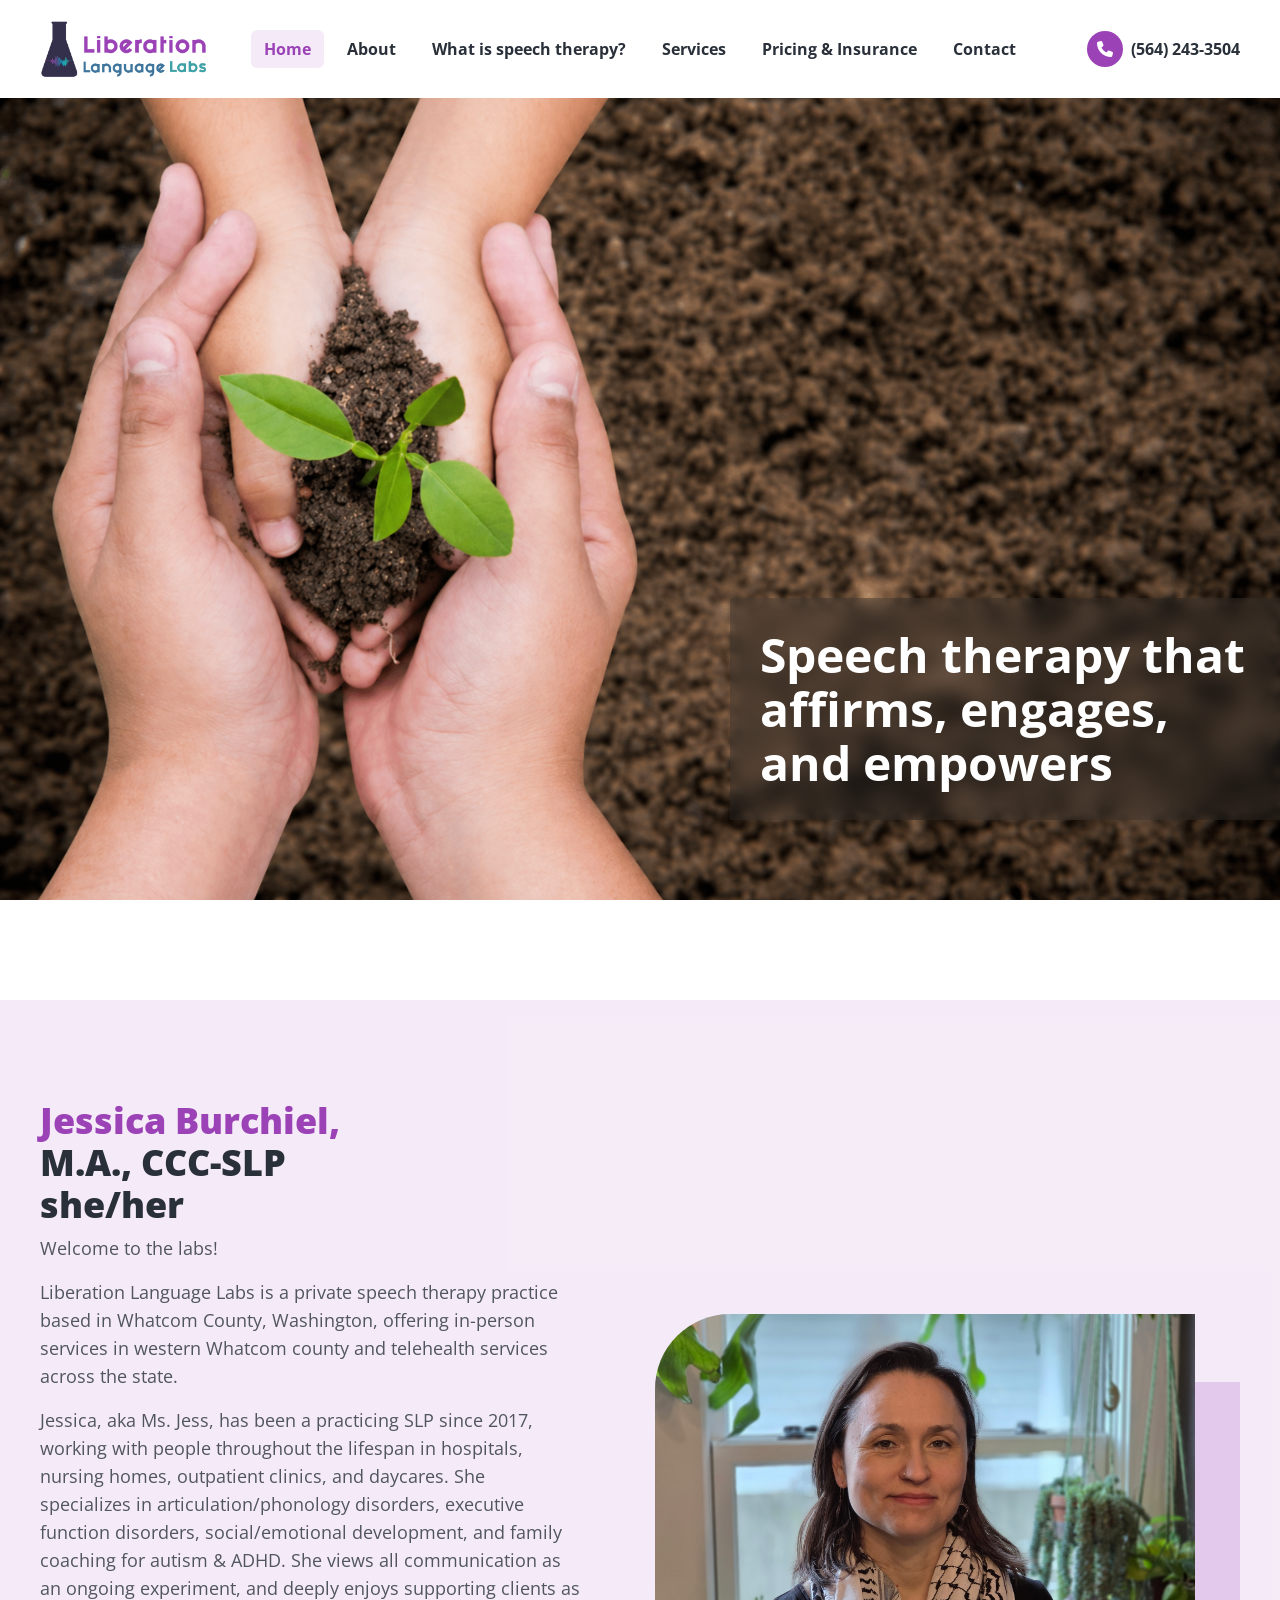
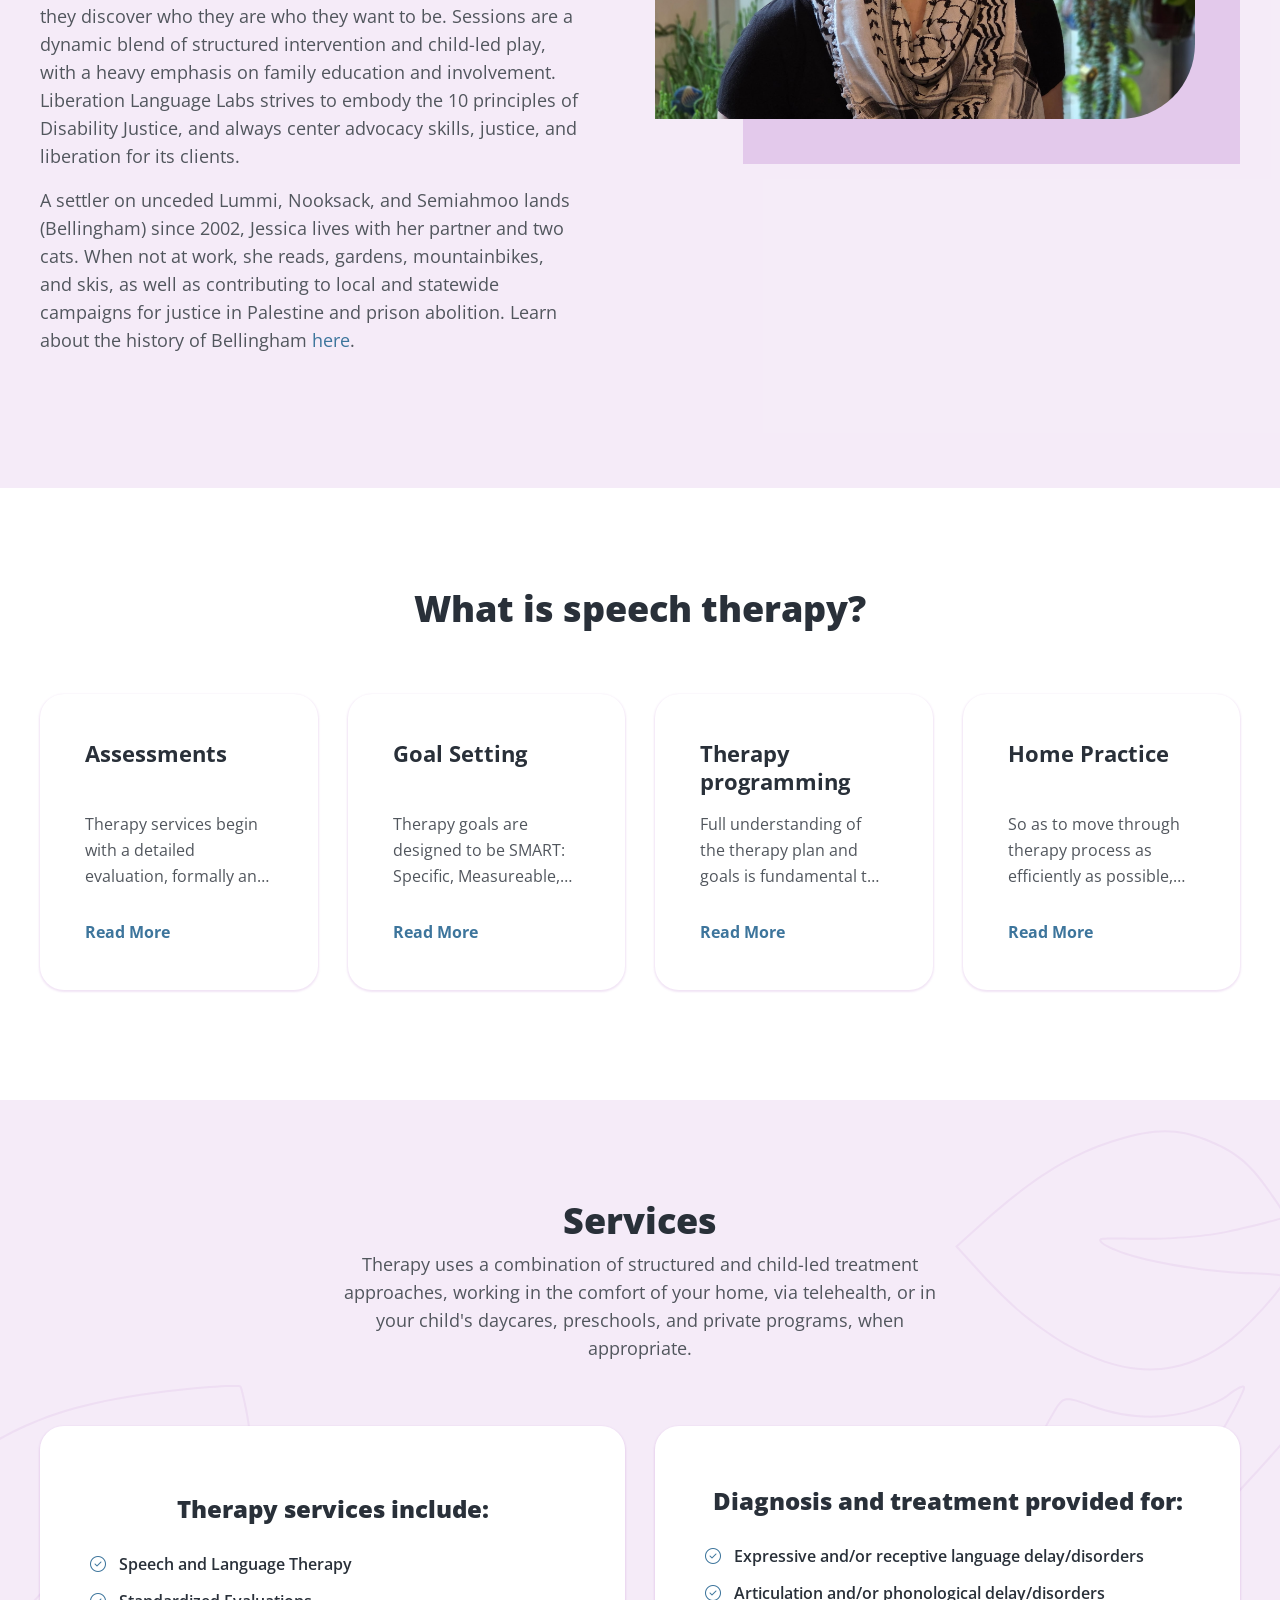
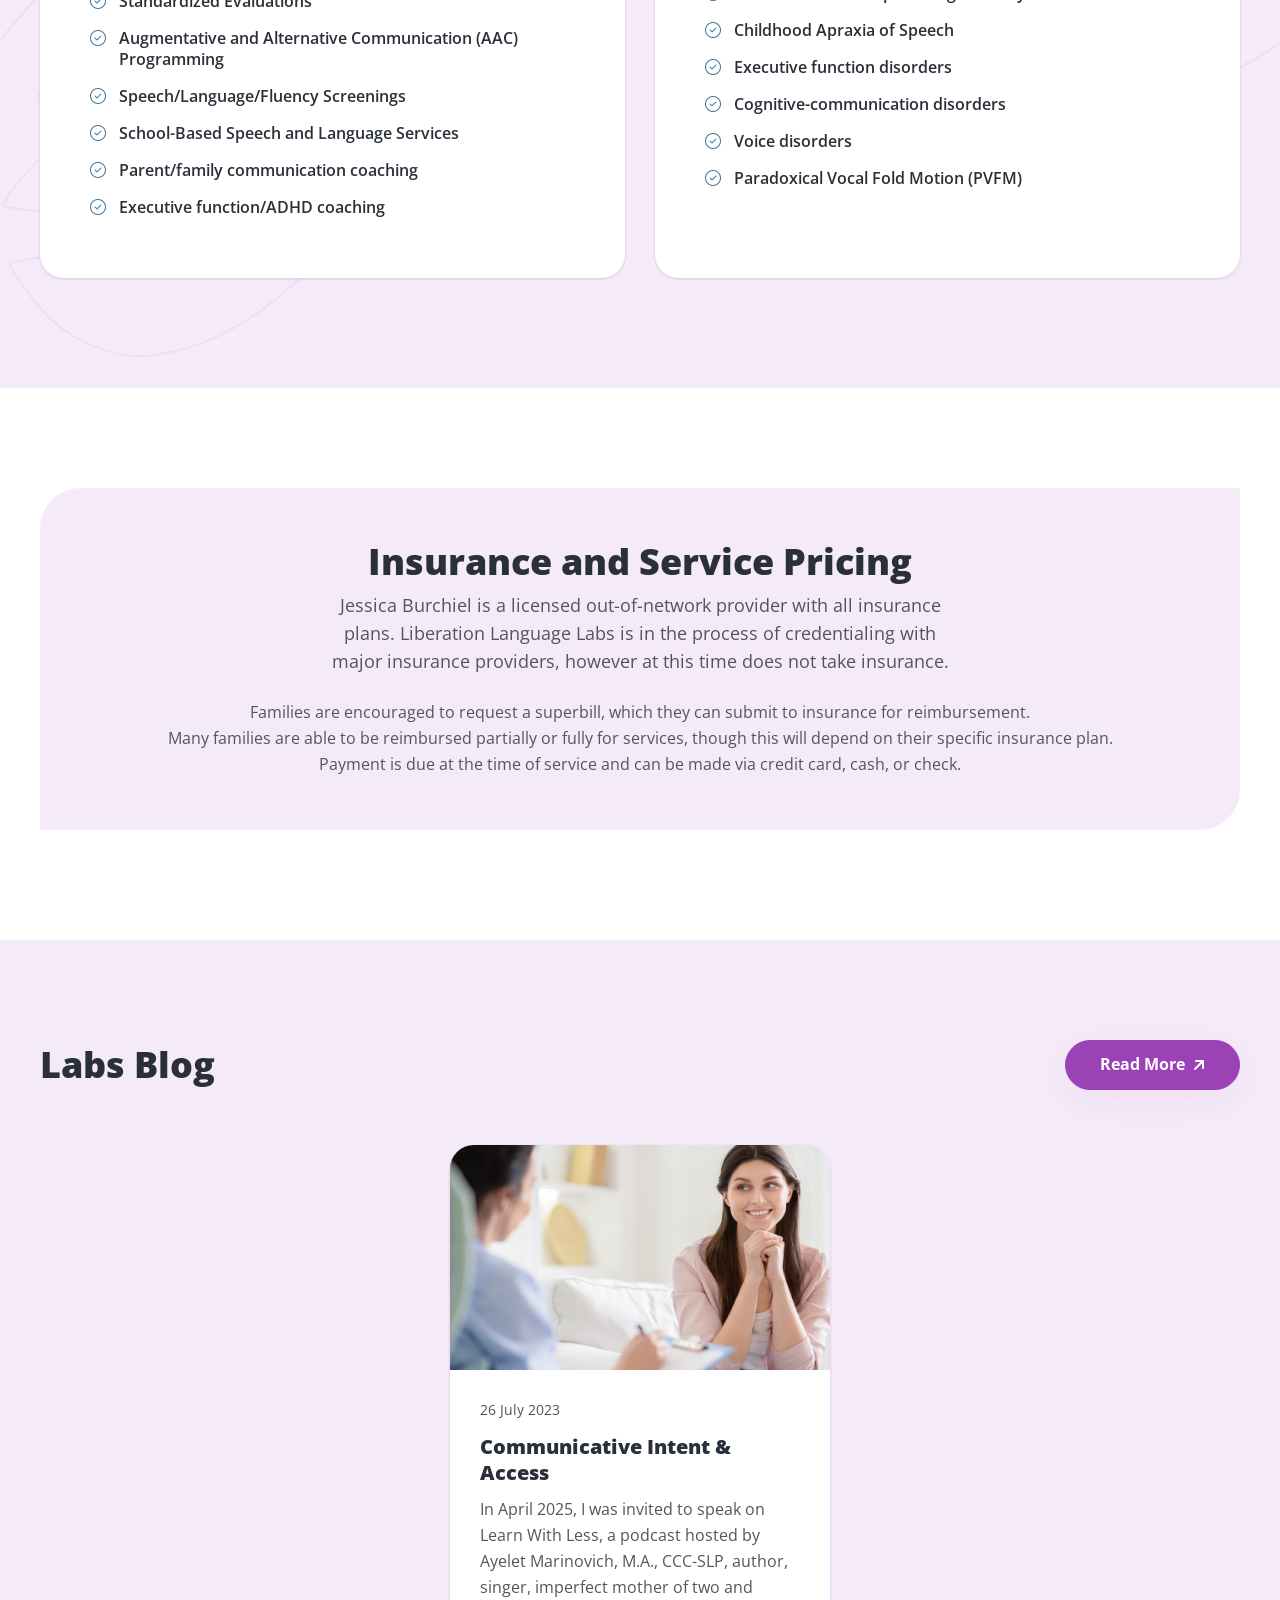
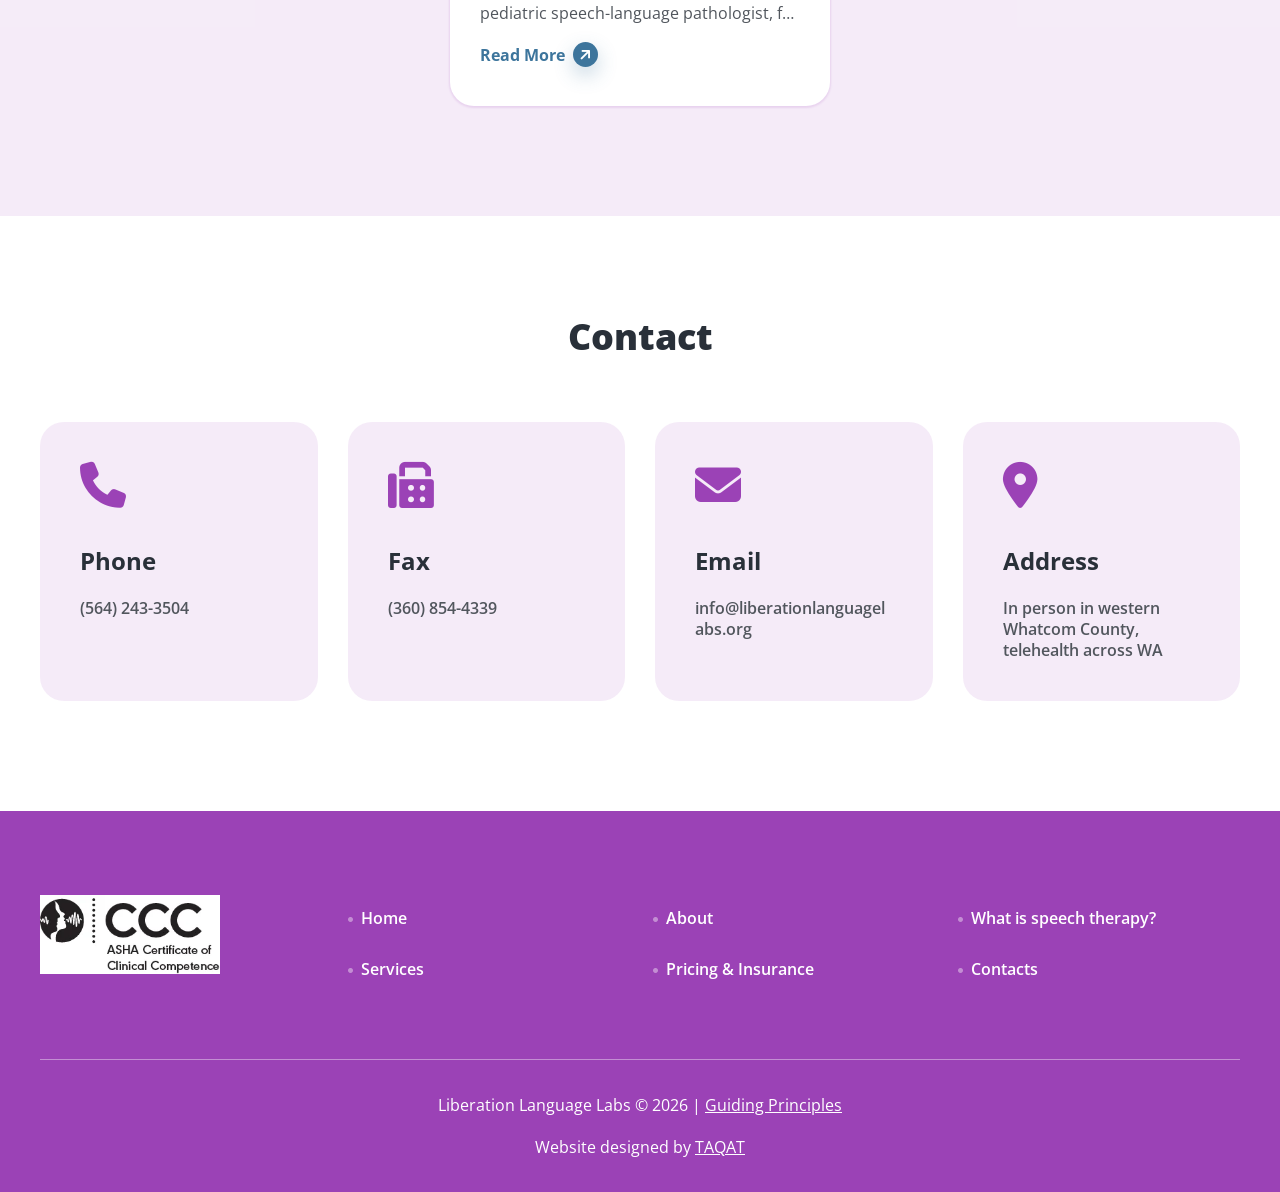
==== commit 81746c09: "retuch and edit somthings" ====
--- a/index.html
+++ b/index.html
@@ -117,28 +117,23 @@
                   <p class="section_heading_description">Welcome to the labs!</p>
                   <p class="section_heading_description">
                     Liberation Language Labs is a private speech therapy practice based in Whatcom County, Washington,
-                    offering in-person services within the county and telehealth services across the state. Therapy
-                    centers the lived experiences, needs, and context of children, adults, and families who find
-                    themselves needing specialized speech therapy support. Liberation Language Labs strives to embody
-                    the <a href="https://sinsinvalid.org/10-principles-of-disability-justice" target="_blank">10
-                      principles
-                      of Disability Justice</a>, and always center advocacy skills, justice, and liberation
-                    for her clients.
+                    offering in-person services in western Whatcom county and telehealth services across the state.
                   </p>
                   <p class="section_heading_description">
-                    Jessica, aka Ms. Jess, has been a practicing SLP since 2017, and has worked with people throughout
-                    the lifespan, in hospitals, daycare centers, nursing homes, and in pediatric/adult outpatient. She
-                    specializes in articulation/phonology disorders, executive function disorders, and social/emotional
-                    development. She views all communication as an ongoing experiment, and deeply enjoys supporting
-                    clients as they discover who they are, and become who they want to be. Her therapy services are a
-                    dynamic blend of structured intervention and child-led play, with a heavy emphasis on family
-                    education and involvement.
-                  </p>
+                    Jessica, aka Ms. Jess, has been a practicing SLP since 2017, working with people throughout the
+                    lifespan in hospitals, nursing homes, outpatient clinics, and daycares. She specializes in
+                    articulation/phonology disorders, executive function disorders, social/emotional development, and
+                    family coaching for autism & ADHD. She views all communication as an ongoing experiment, and deeply
+                    enjoys supporting clients as they discover who they are who they want to be. Sessions are a dynamic
+                    blend of structured intervention and child-led play, with a heavy emphasis on family education and
+                    involvement. Liberation Language Labs strives to embody the 10 principles of Disability Justice, and
+                    always center advocacy skills, justice, and liberation for its clients.
                   <p class="section_heading_description">
-                    A settler on unceded Lummi, Nooksack, and Semiahmoo lands (Bellingham) since 2002, she lives with
-                    her partner and two cats. When not at work, she reads, gardens, mountainbikes, and skis, as well as
-                    contributing to local and statewide campaigns for justice in Palestine. Learn about the history of
-                    Bellingham here Bellingham Racial History Timeline.
+                    A settler on unceded Lummi, Nooksack, and Semiahmoo lands (Bellingham) since 2002, Jessica lives
+                    with her partner and two cats. When not at work, she reads, gardens,
+                    mountainbikes, and skis, as well as contributing to local and statewide campaigns for justice in
+                    Palestine and prison abolition. Learn about the history of Bellingham <a
+                      href=" https://wp.wwu.edu/timeline/" target="_blank">here</a>.
                   </p>
                 </div>
               </div>
@@ -271,7 +266,13 @@
                     <span class="info_icon">
                       <i class="fa-light fa-circle-check"></i>
                     </span>
-                    <span class="info_text">Social/emotional communication coaching</span>
+                    <span class="info_text">Parent/family communication coaching</span>
+                  </li>
+                  <li>
+                    <span class="info_icon">
+                      <i class="fa-light fa-circle-check"></i>
+                    </span>
+                    <span class="info_text">Executive function/ADHD coaching</span>
                   </li>
                 </ul>
               </div>
@@ -297,12 +298,6 @@
                       <i class="fa-light fa-circle-check"></i>
                     </span>
                     <span class="info_text">Childhood Apraxia of Speech</span>
-                  </li>
-                  <li>
-                    <span class="info_icon">
-                      <i class="fa-light fa-circle-check"></i>
-                    </span>
-                    <span class="info_text">Pragmatic language disorders (social skills)</span>
                   </li>
                   <li>
                     <span class="info_icon">
@@ -382,7 +377,7 @@
               </div>
               <div class="col-md-6 d-none d-md-flex justify-content-end">
                 <a class="btn btn-primary" href="blogs.html">
-                  <span class="btn_text" data-text="Read More Articles">Read More Blogs</span>
+                  <span class="btn_text" data-text="Read More">Read More</span>
                   <span class="btn_icon">
                     <i class="fa-solid fa-arrow-up-right"></i>
                   </span>
@@ -424,72 +419,6 @@
                 </div>
               </div>
             </div>
-            <!-- Item -->
-            <div class="col-12 col-md-6 col-lg-4">
-              <div class="blog_item">
-                <div class="blog_image">
-                  <a class="blog_image_wrap" href="blog_details.html">
-                    <img src="assets/images/blogs/blog_image_10-min.jpg"
-                      alt="Talking Minds - Top seven challenges in counselling children">
-                  </a>
-                </div>
-                <div class="blog_content">
-                  <ul class="post_meta unordered_list">
-                    <li>26 July 2023</li>
-                  </ul>
-                  <h3 class="item_title">Communicative Intent & Access</h3>
-                  <p>
-                    In April 2025, I was invited to speak on Learn With Less, a podcast hosted by Ayelet Marinovich,
-                    M.A., CCC-SLP, author, singer, imperfect mother of two and pediatric speech-language pathologist,
-                    for a podcast for parents, caregivers, and educators and founder of Learn With Less. We discussed
-                    the importance of communicative intent and access to communication as a human right. Check out the
-                    episode here!<br />
-                    <a href="https://podscan.fm/podcasts/learn-with-less/episodes/what-gets-in-the-way-of-recognizing-that-all-communication-has-value-an-episode-with-jess-burchiel-ma-ccc-slp"
-                      target="_blank">What Gets In The Way of Recognizing That All Communication Has Value? An episode
-                      with Jess Burchiel, M.A., CCC-SLP - Learn With Less - Podcast Episode - Podscan.fm</a>
-                  </p>
-                  <a class="btn-link" href="blog_details.html">
-                    <span class="btn_text">Read More</span>
-                    <span class="btn_icon">
-                      <i class="fa-solid fa-arrow-up-right"></i>
-                    </span>
-                  </a>
-                </div>
-              </div>
-            </div>
-            <!-- Item -->
-            <div class="col-12 col-md-6 col-lg-4">
-              <div class="blog_item">
-                <div class="blog_image">
-                  <a class="blog_image_wrap" href="blog_details.html">
-                    <img src="assets/images/blogs/blog_image_10-min.jpg"
-                      alt="Talking Minds - Top seven challenges in counselling children">
-                  </a>
-                </div>
-                <div class="blog_content">
-                  <ul class="post_meta unordered_list">
-                    <li>26 July 2023</li>
-                  </ul>
-                  <h3 class="item_title">Communicative Intent & Access</h3>
-                  <p>
-                    In April 2025, I was invited to speak on Learn With Less, a podcast hosted by Ayelet Marinovich,
-                    M.A., CCC-SLP, author, singer, imperfect mother of two and pediatric speech-language pathologist,
-                    for a podcast for parents, caregivers, and educators and founder of Learn With Less. We discussed
-                    the importance of communicative intent and access to communication as a human right. Check out the
-                    episode here!<br />
-                    <a href="https://podscan.fm/podcasts/learn-with-less/episodes/what-gets-in-the-way-of-recognizing-that-all-communication-has-value-an-episode-with-jess-burchiel-ma-ccc-slp"
-                      target="_blank">What Gets In The Way of Recognizing That All Communication Has Value? An episode
-                      with Jess Burchiel, M.A., CCC-SLP - Learn With Less - Podcast Episode - Podscan.fm</a>
-                  </p>
-                  <a class="btn-link" href="blog_details.html">
-                    <span class="btn_text">Read More</span>
-                    <span class="btn_icon">
-                      <i class="fa-solid fa-arrow-up-right"></i>
-                    </span>
-                  </a>
-                </div>
-              </div>
-            </div>
           </div>
         </div>
       </section>
@@ -497,7 +426,7 @@
       <section class="contact_section section_space_lg" id="contact">
         <div class="container">
           <div class="section_heading text-center">
-            <h2 class="section_heading_text">Contact Info</h2>
+            <h2 class="section_heading_text">Contact</h2>
           </div>
           <div class="contact_infobox_wrapper row justify-content-center g-4">
             <div class="col-12 col-sm-6 col-md-6 col-lg-3">
--- a/assets/css/style.min.css
+++ b/assets/css/style.min.css
@@ -2506,6 +2506,11 @@
   font-size: 24px;
   line-height: 30px;
   margin: 16px 0 15px;
+  min-height: 50px;
+  display: -webkit-box;
+  -webkit-line-clamp: 2;
+  -webkit-box-orient: vertical;
+  overflow: hidden;
 }
 .blog_item .item_title a {
   color: var(--bs-dark);
